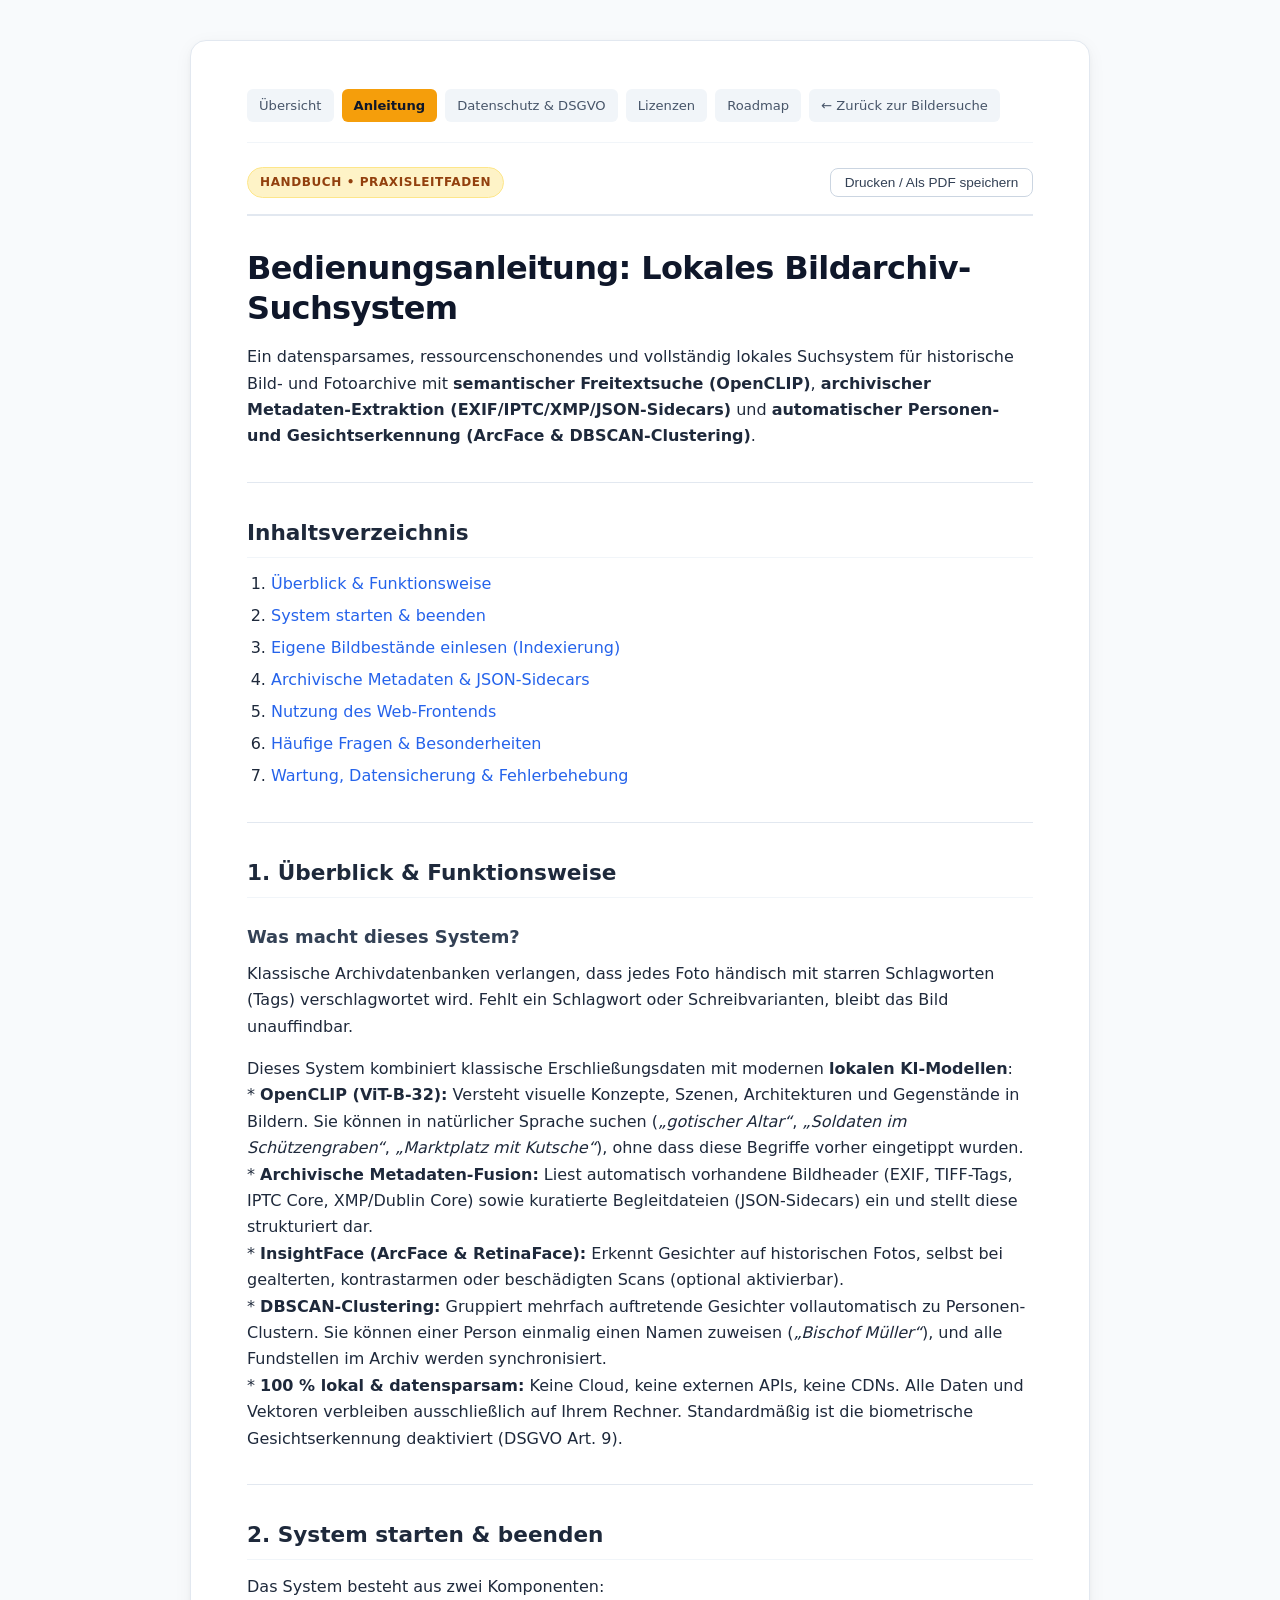
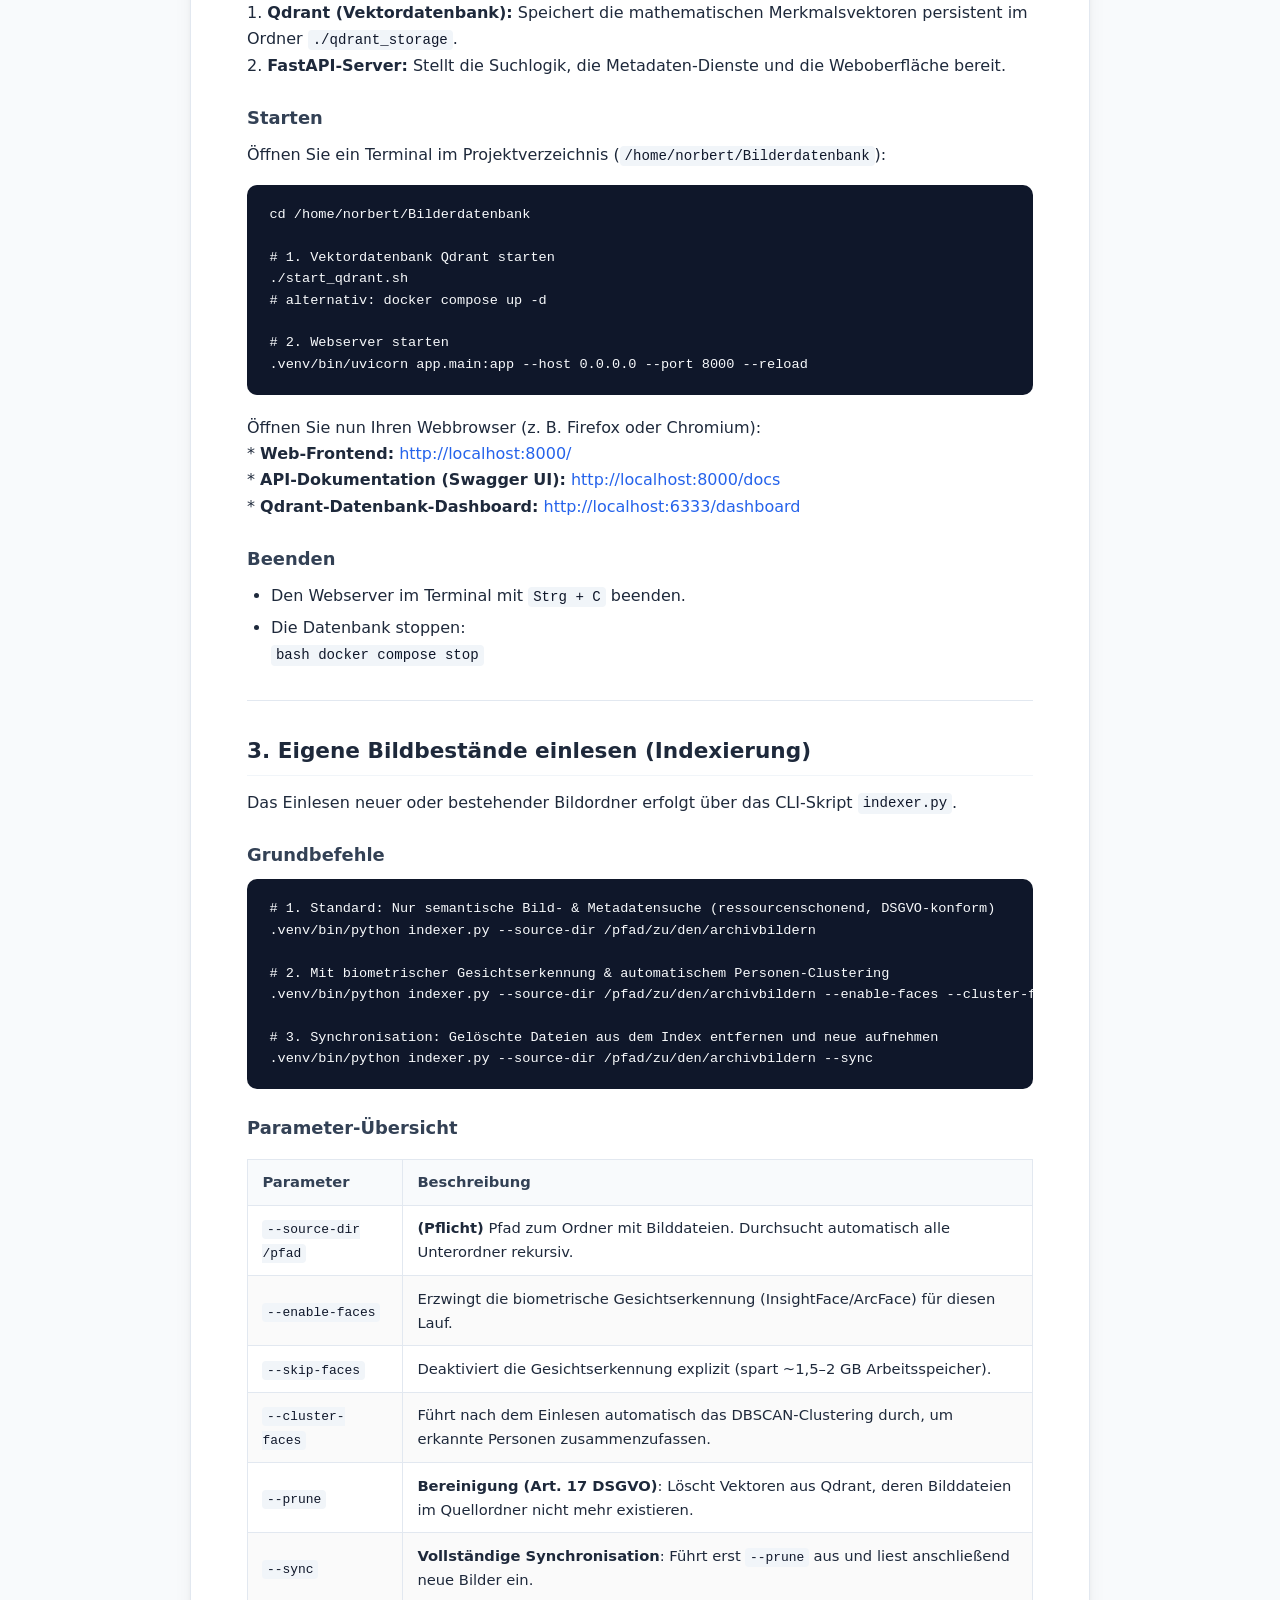
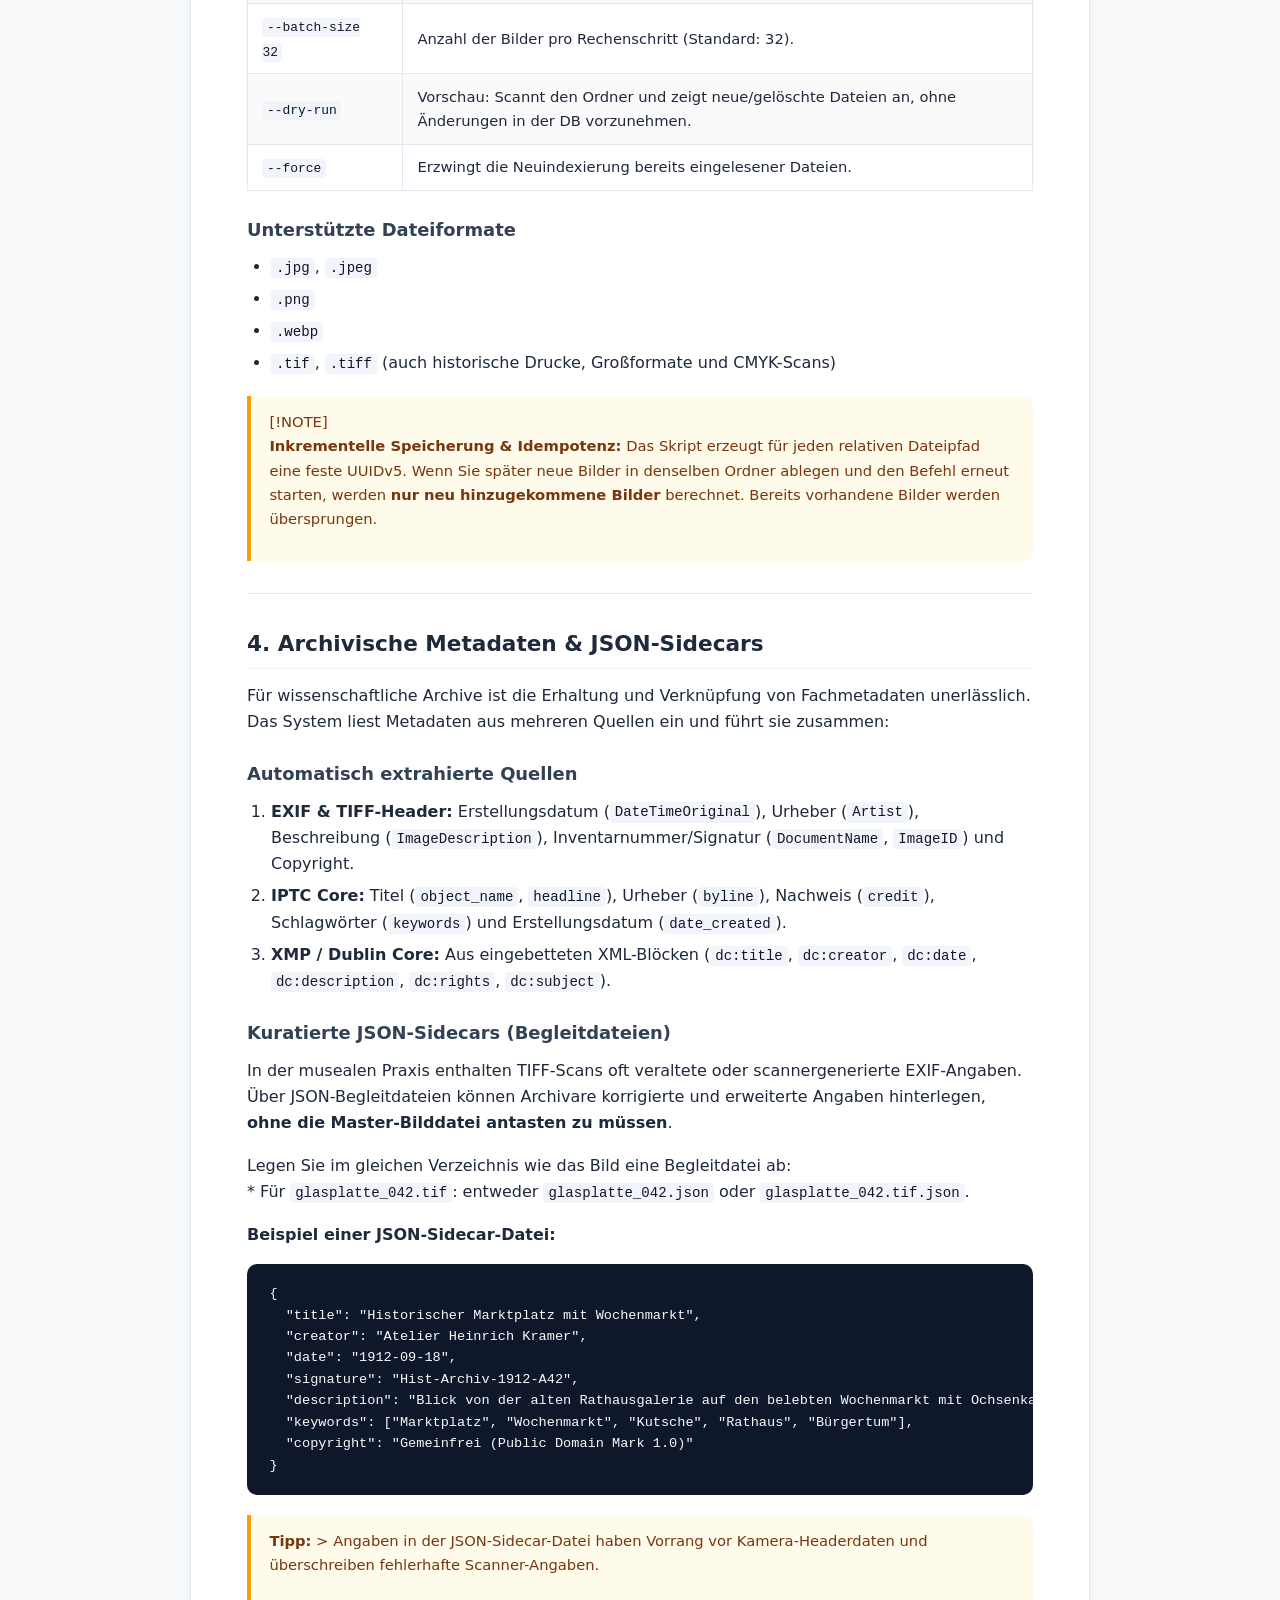
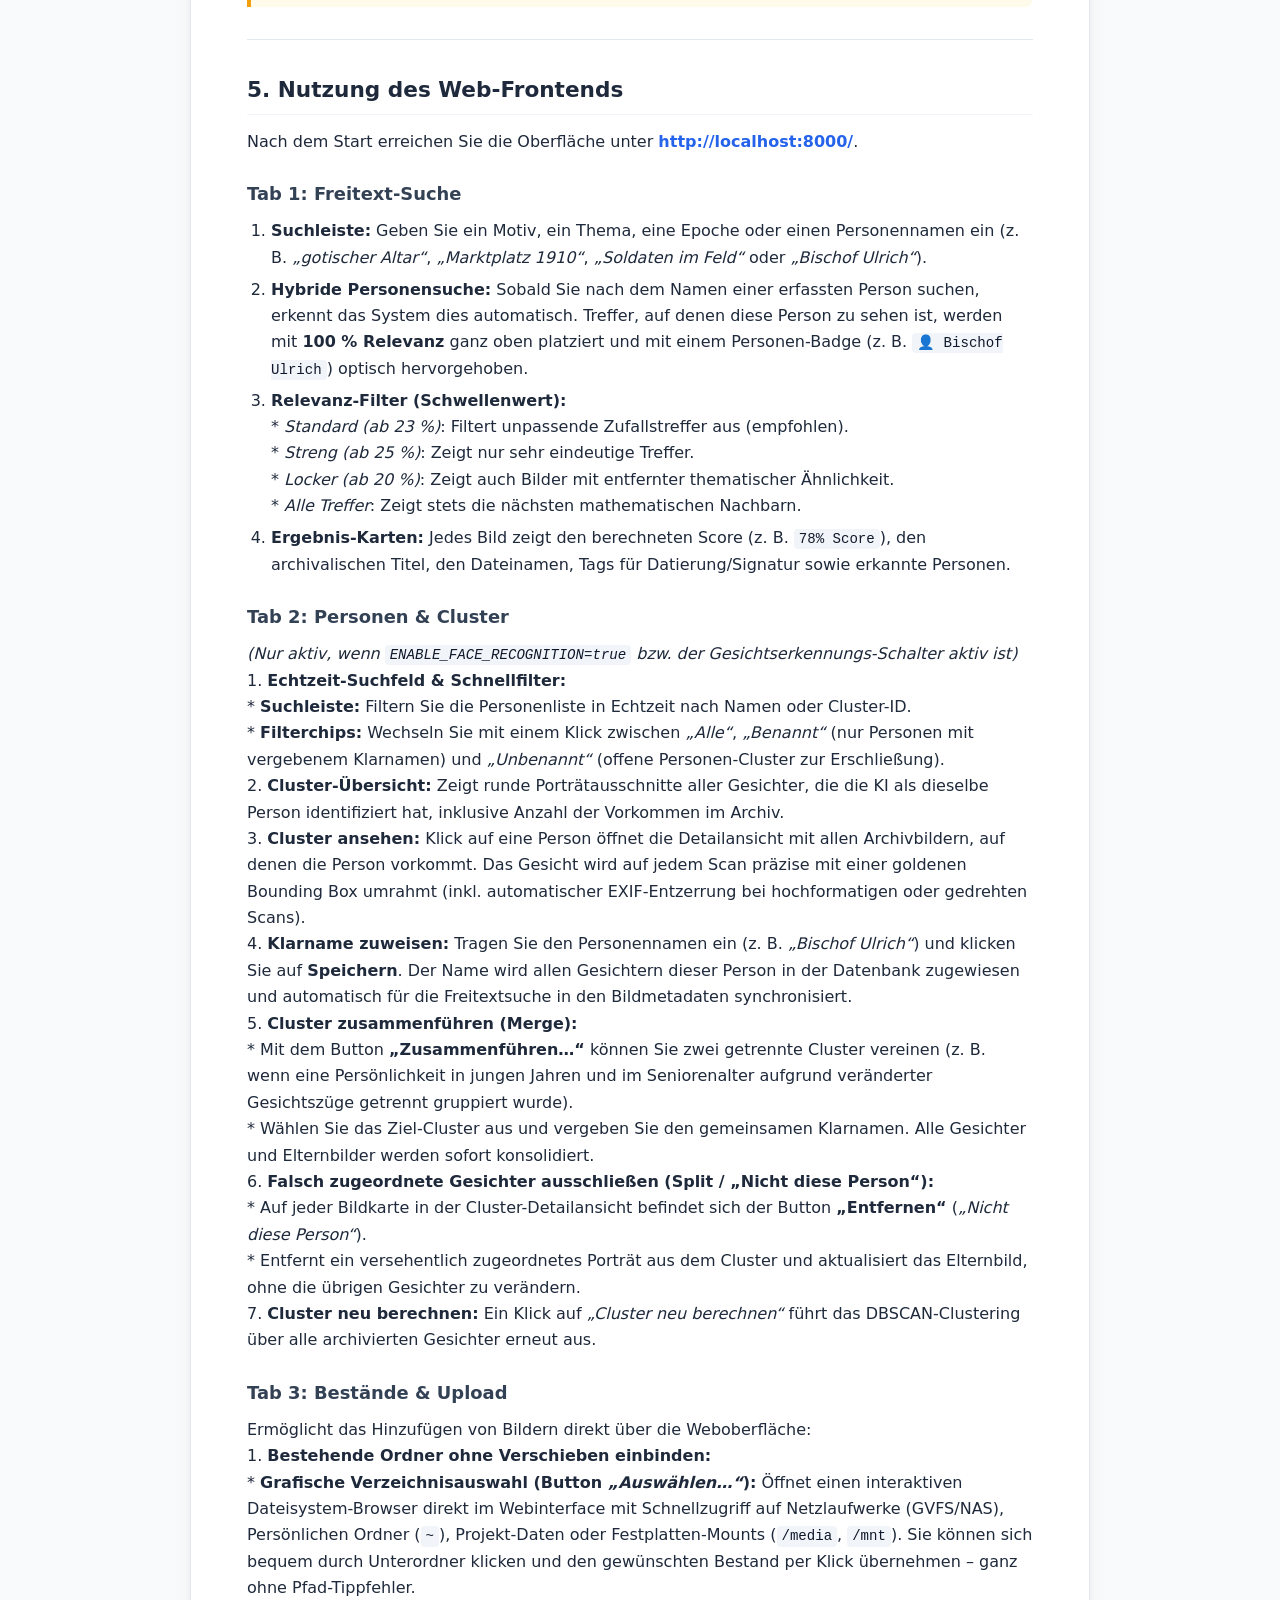
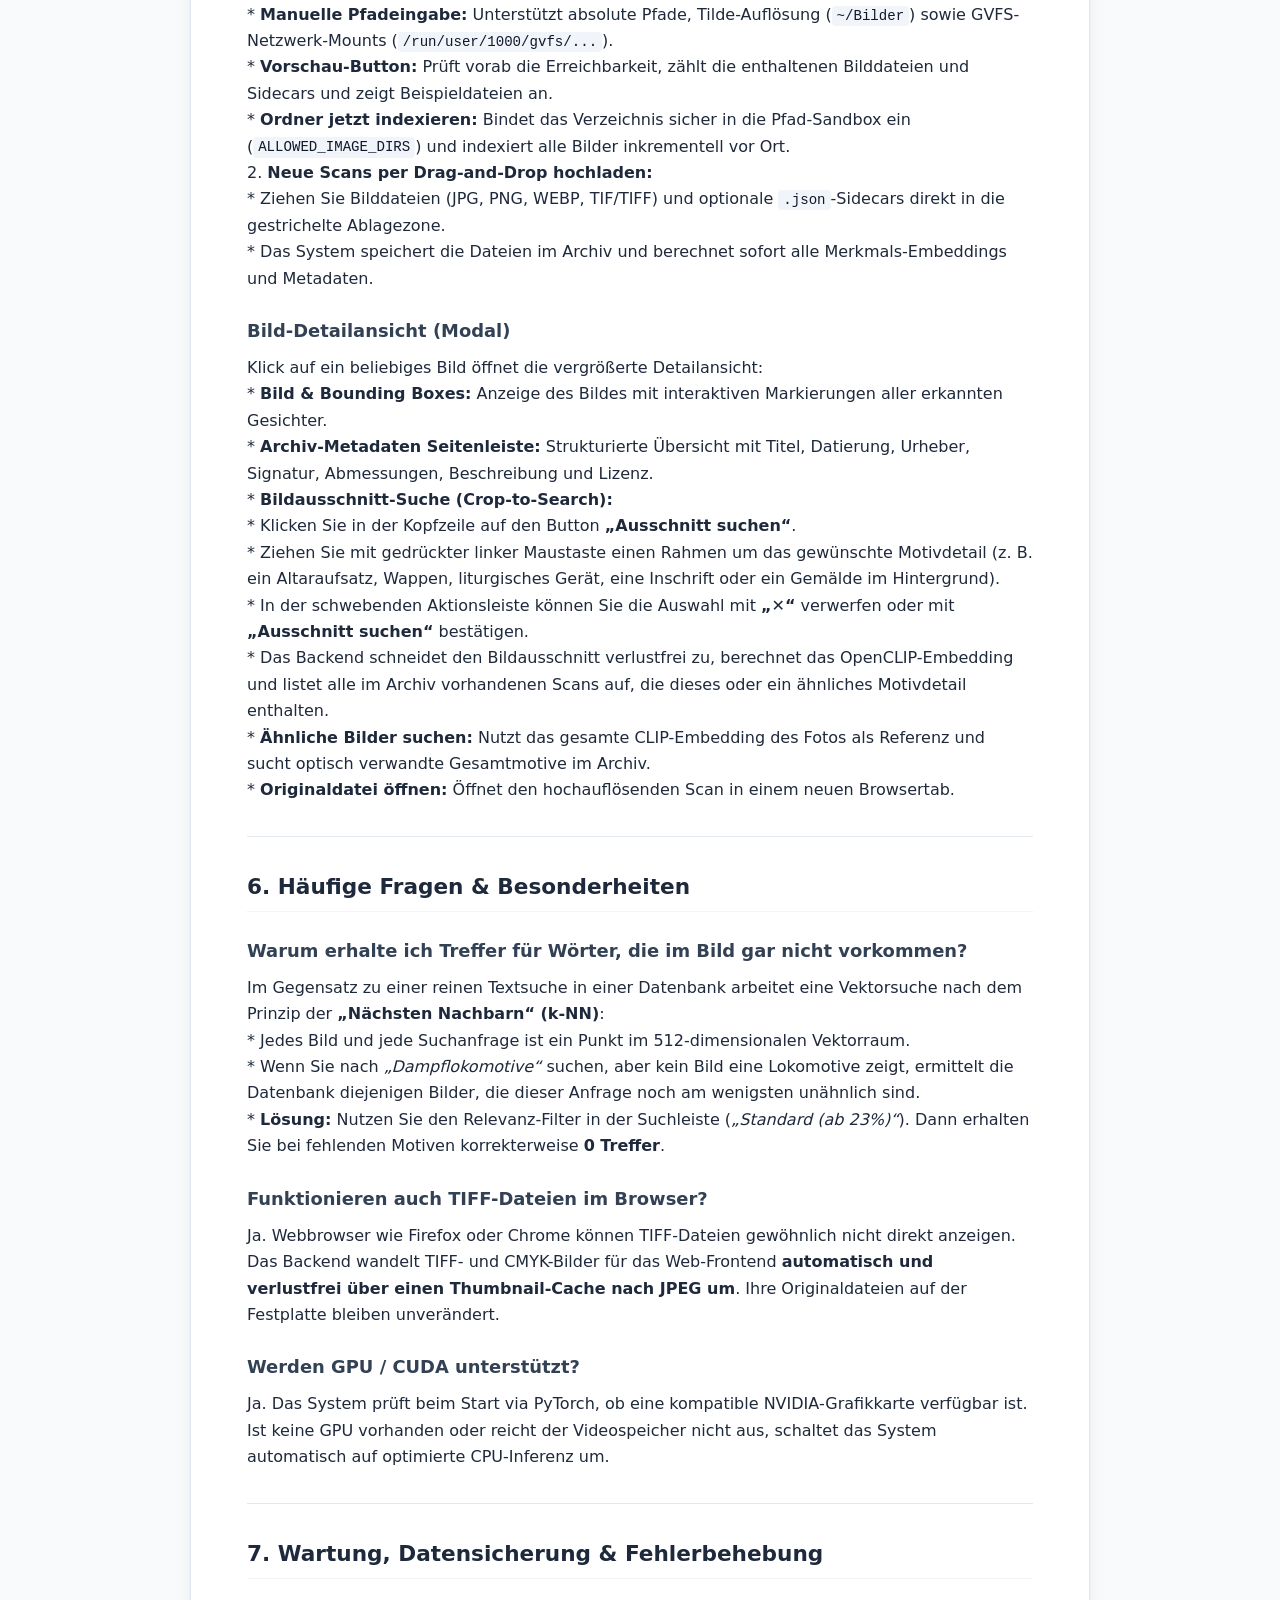
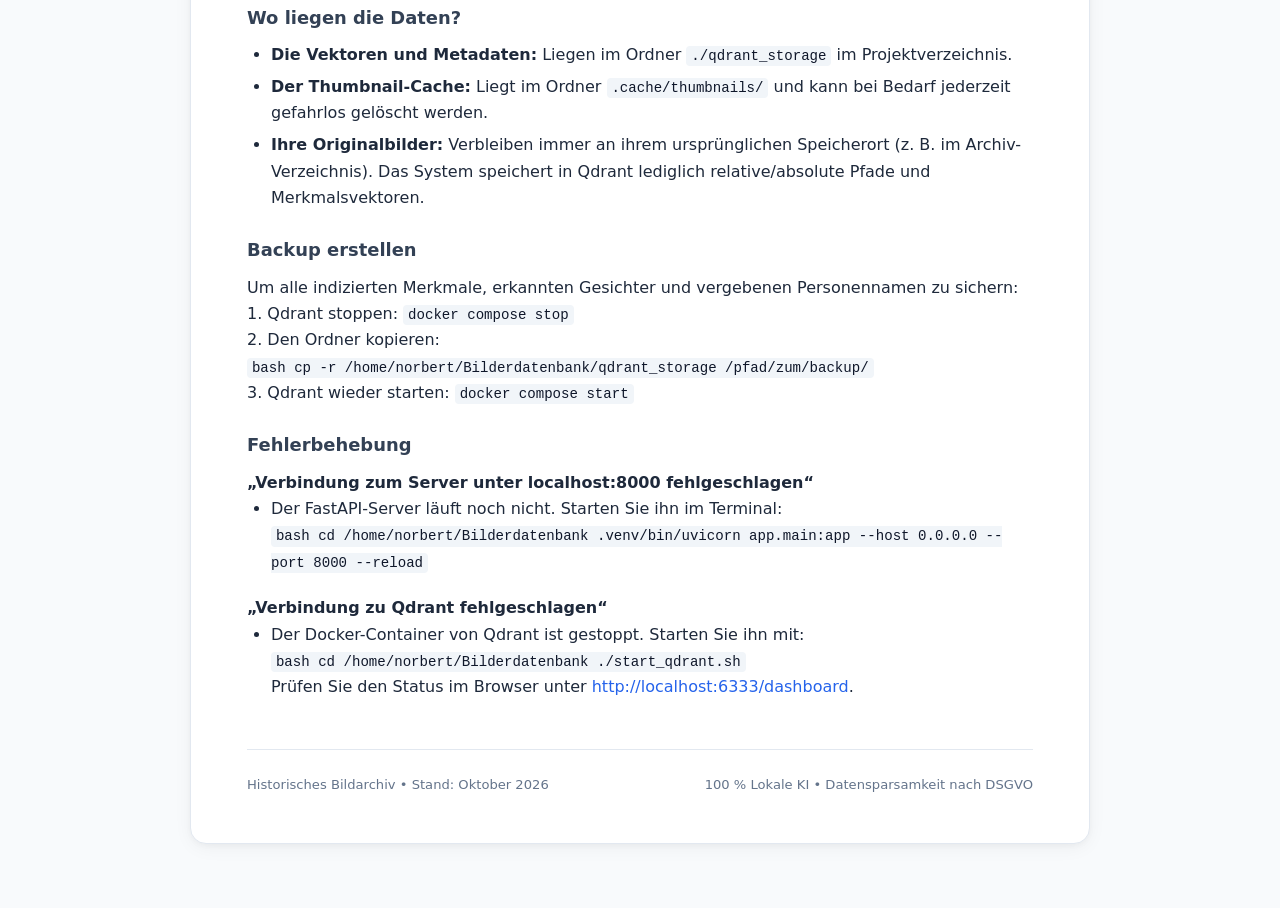
==== anleitung.html @ 54360a89 "feat(search): implement crop-to-search (Bildausschnitt-Suche / Region-of-Interest)" ====
<!DOCTYPE html>
<html lang="de">
<head>
  <meta charset="UTF-8">
  <meta name="viewport" content="width=device-width, initial-scale=1.0">
  <title>Bedienungsanleitung — Lokales Bildarchiv-Suchsystem</title>
  <style>
    :root {
      --font-sans: system-ui, -apple-system, BlinkMacSystemFont, "Segoe UI", Roboto, Helvetica, Arial, sans-serif;
      --font-mono: ui-monospace, SFMono-Regular, Menlo, Monaco, Consolas, "Liberation Mono", monospace;
    }
    * { box-sizing: border-box; margin: 0; padding: 0; }
    body {
      font-family: var(--font-sans);
      color: #1e293b;
      background: #f8fafc;
      line-height: 1.65;
      padding: 2.5rem 1rem;
    }
    .container {
      max-width: 900px;
      margin: 0 auto;
      background: #ffffff;
      padding: 3rem 3.5rem;
      border-radius: 16px;
      box-shadow: 0 4px 20px -2px rgba(0, 0, 0, 0.06), 0 2px 6px -1px rgba(0, 0, 0, 0.04);
      border: 1px solid #e2e8f0;
    }
    .doc-nav {
      display: flex;
      flex-wrap: wrap;
      gap: 0.5rem;
      padding-bottom: 1.25rem;
      margin-bottom: 1.5rem;
      border-bottom: 1px solid #f1f5f9;
      font-size: 0.82rem;
    }
    .doc-nav a {
      padding: 0.35rem 0.75rem;
      border-radius: 6px;
      background: #f1f5f9;
      color: #475569;
      text-decoration: none;
      font-weight: 500;
      transition: all 0.15s;
    }
    .doc-nav a:hover {
      background: #e2e8f0;
      color: #0f172a;
    }
    .doc-nav a.active {
      background: #f59e0b;
      color: #0f172a;
      font-weight: 600;
    }
    .doc-header {
      display: flex;
      justify-content: space-between;
      align-items: center;
      border-bottom: 2px solid #e2e8f0;
      padding-bottom: 1rem;
      margin-bottom: 2rem;
    }
    .badge {
      display: inline-block;
      font-size: 0.75rem;
      font-weight: 600;
      text-transform: uppercase;
      letter-spacing: 0.05em;
      padding: 0.3rem 0.75rem;
      border-radius: 9999px;
      background: #fef3c7;
      color: #92400e;
      border: 1px solid #fde68a;
    }
    .print-btn {
      font-size: 0.85rem;
      padding: 0.4rem 0.85rem;
      border: 1px solid #cbd5e1;
      border-radius: 8px;
      background: #ffffff;
      color: #334155;
      cursor: pointer;
      font-weight: 500;
      transition: all 0.15s;
    }
    .print-btn:hover {
      background: #f8fafc;
      border-color: #94a3b8;
    }
    h1 { font-size: 2rem; font-weight: 700; color: #0f172a; margin-bottom: 1rem; letter-spacing: -0.02em; line-height: 1.25; }
    h2 { font-size: 1.35rem; font-weight: 600; color: #1e293b; margin-top: 2rem; margin-bottom: 0.85rem; padding-bottom: 0.4rem; border-bottom: 1px solid #f1f5f9; }
    h3 { font-size: 1.12rem; font-weight: 600; color: #334155; margin-top: 1.5rem; margin-bottom: 0.6rem; }
    p { margin-bottom: 1rem; }
    ul, ol { margin-bottom: 1.25rem; padding-left: 1.5rem; }
    li { margin-bottom: 0.35rem; }
    code {
      font-family: var(--font-mono);
      font-size: 0.88em;
      background: #f1f5f9;
      color: #0f172a;
      padding: 0.15em 0.35em;
      border-radius: 4px;
    }
    pre {
      background: #0f172a;
      color: #f8fafc;
      padding: 1.2rem 1.4rem;
      border-radius: 10px;
      overflow-x: auto;
      margin-bottom: 1.25rem;
    }
    pre code {
      background: transparent;
      color: inherit;
      padding: 0;
      font-size: 0.85rem;
      line-height: 1.5;
    }
    table {
      width: 100%;
      border-collapse: collapse;
      margin-top: 1rem;
      margin-bottom: 1.5rem;
      font-size: 0.92rem;
    }
    th, td {
      padding: 0.65rem 0.9rem;
      border: 1px solid #e2e8f0;
      text-align: left;
    }
    th {
      background: #f8fafc;
      font-weight: 600;
      color: #334155;
    }
    tr:nth-child(even) { background: #fafafa; }
    blockquote {
      border-left: 4px solid #f59e0b;
      background: #fffbeb;
      padding: 0.85rem 1.15rem;
      margin: 1.25rem 0;
      border-radius: 0 8px 8px 0;
      font-size: 0.92rem;
      color: #78350f;
    }
    hr {
      border: 0;
      height: 1px;
      background: #e2e8f0;
      margin: 2rem 0;
    }
    a {
      color: #2563eb;
      text-decoration: none;
    }
    a:hover { text-decoration: underline; }
    footer {
      margin-top: 3rem;
      padding-top: 1.5rem;
      border-top: 1px solid #e2e8f0;
      font-size: 0.82rem;
      color: #64748b;
      display: flex;
      justify-content: space-between;
      align-items: center;
      flex-wrap: wrap;
      gap: 0.75rem;
    }
    @media print {
      body { background: #ffffff; padding: 0; }
      .container { border: none; box-shadow: none; padding: 0; max-width: 100%; }
      .doc-nav, .doc-header button, footer { display: none; }
      pre, code { background: #f8fafc !important; color: #000000 !important; border: 1px solid #cbd5e1; }
    }
    @media (max-width: 640px) {
      .container { padding: 1.5rem; }
      h1 { font-size: 1.5rem; }
    }
  </style>
</head>
<body>
  <div class="container">
    <nav class="doc-nav">
      <a href="README.html">Übersicht</a>
      <a href="anleitung.html" class="active">Anleitung</a>
      <a href="datenschutz.html">Datenschutz & DSGVO</a>
      <a href="lizenzen.html">Lizenzen</a>
      <a href="todo.html">Roadmap</a>
      <a href="/">← Zurück zur Bildersuche</a>
    </nav>
    <div class="doc-header">
      <span class="badge">Handbuch • Praxisleitfaden</span>
      <button class="print-btn" onclick="window.print()">Drucken / Als PDF speichern</button>
    </div>
    <article>
<h1 id="bedienungsanleitung-lokales-bildarchiv-suchsystem">Bedienungsanleitung: Lokales Bildarchiv-Suchsystem</h1>
<p>Ein datensparsames, ressourcenschonendes und vollständig lokales Suchsystem für historische Bild- und Fotoarchive mit <strong>semantischer Freitextsuche (OpenCLIP)</strong>, <strong>archivischer Metadaten-Extraktion (EXIF/IPTC/XMP/JSON-Sidecars)</strong> und <strong>automatischer Personen- und Gesichtserkennung (ArcFace &amp; DBSCAN-Clustering)</strong>.</p>
<hr />
<h2 id="inhaltsverzeichnis">Inhaltsverzeichnis</h2>
<ol>
<li><a href="#1-überblick--funktionsweise">Überblick &amp; Funktionsweise</a></li>
<li><a href="#2-system-starten--beenden">System starten &amp; beenden</a></li>
<li><a href="#3-eigene-bildbestände-einlesen-indexierung">Eigene Bildbestände einlesen (Indexierung)</a></li>
<li><a href="#4-archivische-metadaten--json-sidecars">Archivische Metadaten &amp; JSON-Sidecars</a></li>
<li><a href="#5-nutzung-des-web-frontends">Nutzung des Web-Frontends</a></li>
<li><a href="#6-häufige-fragen--besonderheiten">Häufige Fragen &amp; Besonderheiten</a></li>
<li><a href="#7-wartung-datensicherung--fehlerbehebung">Wartung, Datensicherung &amp; Fehlerbehebung</a></li>
</ol>
<hr />
<h2 id="1-uberblick-funktionsweise">1. Überblick &amp; Funktionsweise</h2>
<h3 id="was-macht-dieses-system">Was macht dieses System?</h3>
<p>Klassische Archivdatenbanken verlangen, dass jedes Foto händisch mit starren Schlagworten (Tags) verschlagwortet wird. Fehlt ein Schlagwort oder Schreibvarianten, bleibt das Bild unauffindbar. </p>
<p>Dieses System kombiniert klassische Erschließungsdaten mit modernen <strong>lokalen KI-Modellen</strong>:<br />
* <strong>OpenCLIP (ViT-B-32):</strong> Versteht visuelle Konzepte, Szenen, Architekturen und Gegenstände in Bildern. Sie können in natürlicher Sprache suchen (<em>„gotischer Altar“</em>, <em>„Soldaten im Schützengraben“</em>, <em>„Marktplatz mit Kutsche“</em>), ohne dass diese Begriffe vorher eingetippt wurden.<br />
* <strong>Archivische Metadaten-Fusion:</strong> Liest automatisch vorhandene Bildheader (EXIF, TIFF-Tags, IPTC Core, XMP/Dublin Core) sowie kuratierte Begleitdateien (JSON-Sidecars) ein und stellt diese strukturiert dar.<br />
* <strong>InsightFace (ArcFace &amp; RetinaFace):</strong> Erkennt Gesichter auf historischen Fotos, selbst bei gealterten, kontrastarmen oder beschädigten Scans (optional aktivierbar).<br />
* <strong>DBSCAN-Clustering:</strong> Gruppiert mehrfach auftretende Gesichter vollautomatisch zu Personen-Clustern. Sie können einer Person einmalig einen Namen zuweisen (<em>„Bischof Müller“</em>), und alle Fundstellen im Archiv werden synchronisiert.<br />
* <strong>100 % lokal &amp; datensparsam:</strong> Keine Cloud, keine externen APIs, keine CDNs. Alle Daten und Vektoren verbleiben ausschließlich auf Ihrem Rechner. Standardmäßig ist die biometrische Gesichtserkennung deaktiviert (DSGVO Art. 9).</p>
<hr />
<h2 id="2-system-starten-beenden">2. System starten &amp; beenden</h2>
<p>Das System besteht aus zwei Komponenten:<br />
1. <strong>Qdrant (Vektordatenbank):</strong> Speichert die mathematischen Merkmalsvektoren persistent im Ordner <code>./qdrant_storage</code>.<br />
2. <strong>FastAPI-Server:</strong> Stellt die Suchlogik, die Metadaten-Dienste und die Weboberfläche bereit.</p>
<h3 id="starten">Starten</h3>
<p>Öffnen Sie ein Terminal im Projektverzeichnis (<code>/home/norbert/Bilderdatenbank</code>):</p>
<pre><code class="language-bash">cd /home/norbert/Bilderdatenbank

# 1. Vektordatenbank Qdrant starten
./start_qdrant.sh
# alternativ: docker compose up -d

# 2. Webserver starten
.venv/bin/uvicorn app.main:app --host 0.0.0.0 --port 8000 --reload
</code></pre>
<p>Öffnen Sie nun Ihren Webbrowser (z. B. Firefox oder Chromium):<br />
* <strong>Web-Frontend:</strong> <a href="http://localhost:8000/">http://localhost:8000/</a><br />
* <strong>API-Dokumentation (Swagger UI):</strong> <a href="http://localhost:8000/docs">http://localhost:8000/docs</a><br />
* <strong>Qdrant-Datenbank-Dashboard:</strong> <a href="http://localhost:6333/dashboard">http://localhost:6333/dashboard</a></p>
<h3 id="beenden">Beenden</h3>
<ul>
<li>Den Webserver im Terminal mit <code>Strg + C</code> beenden.</li>
<li>Die Datenbank stoppen:<br />
<code>bash
  docker compose stop</code></li>
</ul>
<hr />
<h2 id="3-eigene-bildbestande-einlesen-indexierung">3. Eigene Bildbestände einlesen (Indexierung)</h2>
<p>Das Einlesen neuer oder bestehender Bildordner erfolgt über das CLI-Skript <code>indexer.py</code>.</p>
<h3 id="grundbefehle">Grundbefehle</h3>
<pre><code class="language-bash"># 1. Standard: Nur semantische Bild- &amp; Metadatensuche (ressourcenschonend, DSGVO-konform)
.venv/bin/python indexer.py --source-dir /pfad/zu/den/archivbildern

# 2. Mit biometrischer Gesichtserkennung &amp; automatischem Personen-Clustering
.venv/bin/python indexer.py --source-dir /pfad/zu/den/archivbildern --enable-faces --cluster-faces

# 3. Synchronisation: Gelöschte Dateien aus dem Index entfernen und neue aufnehmen
.venv/bin/python indexer.py --source-dir /pfad/zu/den/archivbildern --sync
</code></pre>
<h3 id="parameter-ubersicht">Parameter-Übersicht</h3>
<table>
<thead>
<tr>
<th style="text-align: left;">Parameter</th>
<th style="text-align: left;">Beschreibung</th>
</tr>
</thead>
<tbody>
<tr>
<td style="text-align: left;"><code>--source-dir /pfad</code></td>
<td style="text-align: left;"><strong>(Pflicht)</strong> Pfad zum Ordner mit Bilddateien. Durchsucht automatisch alle Unterordner rekursiv.</td>
</tr>
<tr>
<td style="text-align: left;"><code>--enable-faces</code></td>
<td style="text-align: left;">Erzwingt die biometrische Gesichtserkennung (InsightFace/ArcFace) für diesen Lauf.</td>
</tr>
<tr>
<td style="text-align: left;"><code>--skip-faces</code></td>
<td style="text-align: left;">Deaktiviert die Gesichtserkennung explizit (spart ~1,5–2 GB Arbeitsspeicher).</td>
</tr>
<tr>
<td style="text-align: left;"><code>--cluster-faces</code></td>
<td style="text-align: left;">Führt nach dem Einlesen automatisch das DBSCAN-Clustering durch, um erkannte Personen zusammenzufassen.</td>
</tr>
<tr>
<td style="text-align: left;"><code>--prune</code></td>
<td style="text-align: left;"><strong>Bereinigung (Art. 17 DSGVO)</strong>: Löscht Vektoren aus Qdrant, deren Bilddateien im Quellordner nicht mehr existieren.</td>
</tr>
<tr>
<td style="text-align: left;"><code>--sync</code></td>
<td style="text-align: left;"><strong>Vollständige Synchronisation</strong>: Führt erst <code>--prune</code> aus und liest anschließend neue Bilder ein.</td>
</tr>
<tr>
<td style="text-align: left;"><code>--batch-size 32</code></td>
<td style="text-align: left;">Anzahl der Bilder pro Rechenschritt (Standard: 32).</td>
</tr>
<tr>
<td style="text-align: left;"><code>--dry-run</code></td>
<td style="text-align: left;">Vorschau: Scannt den Ordner und zeigt neue/gelöschte Dateien an, ohne Änderungen in der DB vorzunehmen.</td>
</tr>
<tr>
<td style="text-align: left;"><code>--force</code></td>
<td style="text-align: left;">Erzwingt die Neuindexierung bereits eingelesener Dateien.</td>
</tr>
</tbody>
</table>
<h3 id="unterstutzte-dateiformate">Unterstützte Dateiformate</h3>
<ul>
<li><code>.jpg</code>, <code>.jpeg</code></li>
<li><code>.png</code></li>
<li><code>.webp</code></li>
<li><code>.tif</code>, <code>.tiff</code> (auch historische Drucke, Großformate und CMYK-Scans)</li>
</ul>
<blockquote>
<p>[!NOTE]<br />
<strong>Inkrementelle Speicherung &amp; Idempotenz:</strong> Das Skript erzeugt für jeden relativen Dateipfad eine feste UUIDv5. Wenn Sie später neue Bilder in denselben Ordner ablegen und den Befehl erneut starten, werden <strong>nur neu hinzugekommene Bilder</strong> berechnet. Bereits vorhandene Bilder werden übersprungen.</p>
</blockquote>
<hr />
<h2 id="4-archivische-metadaten-json-sidecars">4. Archivische Metadaten &amp; JSON-Sidecars</h2>
<p>Für wissenschaftliche Archive ist die Erhaltung und Verknüpfung von Fachmetadaten unerlässlich. Das System liest Metadaten aus mehreren Quellen ein und führt sie zusammen:</p>
<h3 id="automatisch-extrahierte-quellen">Automatisch extrahierte Quellen</h3>
<ol>
<li><strong>EXIF &amp; TIFF-Header:</strong> Erstellungsdatum (<code>DateTimeOriginal</code>), Urheber (<code>Artist</code>), Beschreibung (<code>ImageDescription</code>), Inventarnummer/Signatur (<code>DocumentName</code>, <code>ImageID</code>) und Copyright.</li>
<li><strong>IPTC Core:</strong> Titel (<code>object_name</code>, <code>headline</code>), Urheber (<code>byline</code>), Nachweis (<code>credit</code>), Schlagwörter (<code>keywords</code>) und Erstellungsdatum (<code>date_created</code>).</li>
<li><strong>XMP / Dublin Core:</strong> Aus eingebetteten XML-Blöcken (<code>dc:title</code>, <code>dc:creator</code>, <code>dc:date</code>, <code>dc:description</code>, <code>dc:rights</code>, <code>dc:subject</code>).</li>
</ol>
<h3 id="kuratierte-json-sidecars-begleitdateien">Kuratierte JSON-Sidecars (Begleitdateien)</h3>
<p>In der musealen Praxis enthalten TIFF-Scans oft veraltete oder scannergenerierte EXIF-Angaben. Über JSON-Begleitdateien können Archivare korrigierte und erweiterte Angaben hinterlegen, <strong>ohne die Master-Bilddatei antasten zu müssen</strong>.</p>
<p>Legen Sie im gleichen Verzeichnis wie das Bild eine Begleitdatei ab:<br />
* Für <code>glasplatte_042.tif</code>: entweder <code>glasplatte_042.json</code> oder <code>glasplatte_042.tif.json</code>.</p>
<p><strong>Beispiel einer JSON-Sidecar-Datei:</strong></p>
<pre><code class="language-json">{
  &quot;title&quot;: &quot;Historischer Marktplatz mit Wochenmarkt&quot;,
  &quot;creator&quot;: &quot;Atelier Heinrich Kramer&quot;,
  &quot;date&quot;: &quot;1912-09-18&quot;,
  &quot;signature&quot;: &quot;Hist-Archiv-1912-A42&quot;,
  &quot;description&quot;: &quot;Blick von der alten Rathausgalerie auf den belebten Wochenmarkt mit Ochsenkarren und Marktständen.&quot;,
  &quot;keywords&quot;: [&quot;Marktplatz&quot;, &quot;Wochenmarkt&quot;, &quot;Kutsche&quot;, &quot;Rathaus&quot;, &quot;Bürgertum&quot;],
  &quot;copyright&quot;: &quot;Gemeinfrei (Public Domain Mark 1.0)&quot;
}
</code></pre>
<blockquote>
<p><strong>Tipp:</strong> &gt; Angaben in der JSON-Sidecar-Datei haben Vorrang vor Kamera-Headerdaten und überschreiben fehlerhafte Scanner-Angaben.</p>
</blockquote>
<hr />
<h2 id="5-nutzung-des-web-frontends">5. Nutzung des Web-Frontends</h2>
<p>Nach dem Start erreichen Sie die Oberfläche unter <strong><a href="http://localhost:8000/">http://localhost:8000/</a></strong>.</p>
<h3 id="tab-1-freitext-suche">Tab 1: Freitext-Suche</h3>
<ol>
<li><strong>Suchleiste:</strong> Geben Sie ein Motiv, ein Thema, eine Epoche oder einen Personennamen ein (z. B. <em>„gotischer Altar“</em>, <em>„Marktplatz 1910“</em>, <em>„Soldaten im Feld“</em> oder <em>„Bischof Ulrich“</em>).</li>
<li><strong>Hybride Personensuche:</strong> Sobald Sie nach dem Namen einer erfassten Person suchen, erkennt das System dies automatisch. Treffer, auf denen diese Person zu sehen ist, werden mit <strong>100 % Relevanz</strong> ganz oben platziert und mit einem Personen-Badge (z. B. <code>👤 Bischof Ulrich</code>) optisch hervorgehoben.</li>
<li><strong>Relevanz-Filter (Schwellenwert):</strong><br />
   * <em>Standard (ab 23 %)</em>: Filtert unpassende Zufallstreffer aus (empfohlen).<br />
   * <em>Streng (ab 25 %)</em>: Zeigt nur sehr eindeutige Treffer.<br />
   * <em>Locker (ab 20 %)</em>: Zeigt auch Bilder mit entfernter thematischer Ähnlichkeit.<br />
   * <em>Alle Treffer</em>: Zeigt stets die nächsten mathematischen Nachbarn.</li>
<li><strong>Ergebnis-Karten:</strong> Jedes Bild zeigt den berechneten Score (z. B. <code>78% Score</code>), den archivalischen Titel, den Dateinamen, Tags für Datierung/Signatur sowie erkannte Personen.</li>
</ol>
<h3 id="tab-2-personen-cluster">Tab 2: Personen &amp; Cluster</h3>
<p><em>(Nur aktiv, wenn <code>ENABLE_FACE_RECOGNITION=true</code> bzw. der Gesichtserkennungs-Schalter aktiv ist)</em><br />
1. <strong>Echtzeit-Suchfeld &amp; Schnellfilter:</strong><br />
   * <strong>Suchleiste:</strong> Filtern Sie die Personenliste in Echtzeit nach Namen oder Cluster-ID.<br />
   * <strong>Filterchips:</strong> Wechseln Sie mit einem Klick zwischen <em>„Alle“</em>, <em>„Benannt“</em> (nur Personen mit vergebenem Klarnamen) und <em>„Unbenannt“</em> (offene Personen-Cluster zur Erschließung).<br />
2. <strong>Cluster-Übersicht:</strong> Zeigt runde Porträtausschnitte aller Gesichter, die die KI als dieselbe Person identifiziert hat, inklusive Anzahl der Vorkommen im Archiv.<br />
3. <strong>Cluster ansehen:</strong> Klick auf eine Person öffnet die Detailansicht mit allen Archivbildern, auf denen die Person vorkommt. Das Gesicht wird auf jedem Scan präzise mit einer goldenen Bounding Box umrahmt (inkl. automatischer EXIF-Entzerrung bei hochformatigen oder gedrehten Scans).<br />
4. <strong>Klarname zuweisen:</strong> Tragen Sie den Personennamen ein (z. B. <em>„Bischof Ulrich“</em>) und klicken Sie auf <strong>Speichern</strong>. Der Name wird allen Gesichtern dieser Person in der Datenbank zugewiesen und automatisch für die Freitextsuche in den Bildmetadaten synchronisiert.<br />
5. <strong>Cluster zusammenführen (Merge):</strong><br />
   * Mit dem Button <strong>„Zusammenführen…“</strong> können Sie zwei getrennte Cluster vereinen (z. B. wenn eine Persönlichkeit in jungen Jahren und im Seniorenalter aufgrund veränderter Gesichtszüge getrennt gruppiert wurde).<br />
   * Wählen Sie das Ziel-Cluster aus und vergeben Sie den gemeinsamen Klarnamen. Alle Gesichter und Elternbilder werden sofort konsolidiert.<br />
6. <strong>Falsch zugeordnete Gesichter ausschließen (Split / „Nicht diese Person“):</strong><br />
   * Auf jeder Bildkarte in der Cluster-Detailansicht befindet sich der Button <strong>„Entfernen“</strong> (<em>„Nicht diese Person“</em>).<br />
   * Entfernt ein versehentlich zugeordnetes Porträt aus dem Cluster und aktualisiert das Elternbild, ohne die übrigen Gesichter zu verändern.<br />
7. <strong>Cluster neu berechnen:</strong> Ein Klick auf <em>„Cluster neu berechnen“</em> führt das DBSCAN-Clustering über alle archivierten Gesichter erneut aus.</p>
<h3 id="tab-3-bestande-upload">Tab 3: Bestände &amp; Upload</h3>
<p>Ermöglicht das Hinzufügen von Bildern direkt über die Weboberfläche:<br />
1. <strong>Bestehende Ordner ohne Verschieben einbinden:</strong><br />
   * <strong>Grafische Verzeichnisauswahl (Button <em>„Auswählen…“</em>):</strong> Öffnet einen interaktiven Dateisystem-Browser direkt im Webinterface mit Schnellzugriff auf Netzlaufwerke (GVFS/NAS), Persönlichen Ordner (<code>~</code>), Projekt-Daten oder Festplatten-Mounts (<code>/media</code>, <code>/mnt</code>). Sie können sich bequem durch Unterordner klicken und den gewünschten Bestand per Klick übernehmen – ganz ohne Pfad-Tippfehler.<br />
   * <strong>Manuelle Pfadeingabe:</strong> Unterstützt absolute Pfade, Tilde-Auflösung (<code>~/Bilder</code>) sowie GVFS-Netzwerk-Mounts (<code>/run/user/1000/gvfs/...</code>).<br />
   * <strong>Vorschau-Button:</strong> Prüft vorab die Erreichbarkeit, zählt die enthaltenen Bilddateien und Sidecars und zeigt Beispieldateien an.<br />
   * <strong>Ordner jetzt indexieren:</strong> Bindet das Verzeichnis sicher in die Pfad-Sandbox ein (<code>ALLOWED_IMAGE_DIRS</code>) und indexiert alle Bilder inkrementell vor Ort.<br />
2. <strong>Neue Scans per Drag-and-Drop hochladen:</strong><br />
   * Ziehen Sie Bilddateien (JPG, PNG, WEBP, TIF/TIFF) und optionale <code>.json</code>-Sidecars direkt in die gestrichelte Ablagezone.<br />
   * Das System speichert die Dateien im Archiv und berechnet sofort alle Merkmals-Embeddings und Metadaten.</p>
<h3 id="bild-detailansicht-modal">Bild-Detailansicht (Modal)</h3>
<p>Klick auf ein beliebiges Bild öffnet die vergrößerte Detailansicht:<br />
* <strong>Bild &amp; Bounding Boxes:</strong> Anzeige des Bildes mit interaktiven Markierungen aller erkannten Gesichter.<br />
* <strong>Archiv-Metadaten Seitenleiste:</strong> Strukturierte Übersicht mit Titel, Datierung, Urheber, Signatur, Abmessungen, Beschreibung und Lizenz.<br />
* <strong>Bildausschnitt-Suche (Crop-to-Search):</strong><br />
  * Klicken Sie in der Kopfzeile auf den Button <strong>„Ausschnitt suchen“</strong>.<br />
  * Ziehen Sie mit gedrückter linker Maustaste einen Rahmen um das gewünschte Motivdetail (z. B. ein Altaraufsatz, Wappen, liturgisches Gerät, eine Inschrift oder ein Gemälde im Hintergrund).<br />
  * In der schwebenden Aktionsleiste können Sie die Auswahl mit <strong>„✕“</strong> verwerfen oder mit <strong>„Ausschnitt suchen“</strong> bestätigen.<br />
  * Das Backend schneidet den Bildausschnitt verlustfrei zu, berechnet das OpenCLIP-Embedding und listet alle im Archiv vorhandenen Scans auf, die dieses oder ein ähnliches Motivdetail enthalten.<br />
* <strong>Ähnliche Bilder suchen:</strong> Nutzt das gesamte CLIP-Embedding des Fotos als Referenz und sucht optisch verwandte Gesamtmotive im Archiv.<br />
* <strong>Originaldatei öffnen:</strong> Öffnet den hochauflösenden Scan in einem neuen Browsertab.</p>
<hr />
<h2 id="6-haufige-fragen-besonderheiten">6. Häufige Fragen &amp; Besonderheiten</h2>
<h3 id="warum-erhalte-ich-treffer-fur-worter-die-im-bild-gar-nicht-vorkommen">Warum erhalte ich Treffer für Wörter, die im Bild gar nicht vorkommen?</h3>
<p>Im Gegensatz zu einer reinen Textsuche in einer Datenbank arbeitet eine Vektorsuche nach dem Prinzip der <strong>„Nächsten Nachbarn“ (k-NN)</strong>:<br />
* Jedes Bild und jede Suchanfrage ist ein Punkt im 512-dimensionalen Vektorraum.<br />
* Wenn Sie nach <em>„Dampflokomotive“</em> suchen, aber kein Bild eine Lokomotive zeigt, ermittelt die Datenbank diejenigen Bilder, die dieser Anfrage noch am wenigsten unähnlich sind.<br />
* <strong>Lösung:</strong> Nutzen Sie den Relevanz-Filter in der Suchleiste (<em>„Standard (ab 23%)“</em>). Dann erhalten Sie bei fehlenden Motiven korrekterweise <strong>0 Treffer</strong>.</p>
<h3 id="funktionieren-auch-tiff-dateien-im-browser">Funktionieren auch TIFF-Dateien im Browser?</h3>
<p>Ja. Webbrowser wie Firefox oder Chrome können TIFF-Dateien gewöhnlich nicht direkt anzeigen. Das Backend wandelt TIFF- und CMYK-Bilder für das Web-Frontend <strong>automatisch und verlustfrei über einen Thumbnail-Cache nach JPEG um</strong>. Ihre Originaldateien auf der Festplatte bleiben unverändert.</p>
<h3 id="werden-gpu-cuda-unterstutzt">Werden GPU / CUDA unterstützt?</h3>
<p>Ja. Das System prüft beim Start via PyTorch, ob eine kompatible NVIDIA-Grafikkarte verfügbar ist. Ist keine GPU vorhanden oder reicht der Videospeicher nicht aus, schaltet das System automatisch auf optimierte CPU-Inferenz um.</p>
<hr />
<h2 id="7-wartung-datensicherung-fehlerbehebung">7. Wartung, Datensicherung &amp; Fehlerbehebung</h2>
<h3 id="wo-liegen-die-daten">Wo liegen die Daten?</h3>
<ul>
<li><strong>Die Vektoren und Metadaten:</strong> Liegen im Ordner <code>./qdrant_storage</code> im Projektverzeichnis.</li>
<li><strong>Der Thumbnail-Cache:</strong> Liegt im Ordner <code>.cache/thumbnails/</code> und kann bei Bedarf jederzeit gefahrlos gelöscht werden.</li>
<li><strong>Ihre Originalbilder:</strong> Verbleiben immer an ihrem ursprünglichen Speicherort (z. B. im Archiv-Verzeichnis). Das System speichert in Qdrant lediglich relative/absolute Pfade und Merkmalsvektoren.</li>
</ul>
<h3 id="backup-erstellen">Backup erstellen</h3>
<p>Um alle indizierten Merkmale, erkannten Gesichter und vergebenen Personennamen zu sichern:<br />
1. Qdrant stoppen: <code>docker compose stop</code><br />
2. Den Ordner kopieren:<br />
<code>bash
   cp -r /home/norbert/Bilderdatenbank/qdrant_storage /pfad/zum/backup/</code><br />
3. Qdrant wieder starten: <code>docker compose start</code></p>
<h3 id="fehlerbehebung">Fehlerbehebung</h3>
<h4 id="verbindung-zum-server-unter-localhost8000-fehlgeschlagen">„Verbindung zum Server unter localhost:8000 fehlgeschlagen“</h4>
<ul>
<li>Der FastAPI-Server läuft noch nicht. Starten Sie ihn im Terminal:<br />
<code>bash
  cd /home/norbert/Bilderdatenbank
  .venv/bin/uvicorn app.main:app --host 0.0.0.0 --port 8000 --reload</code></li>
</ul>
<h4 id="verbindung-zu-qdrant-fehlgeschlagen">„Verbindung zu Qdrant fehlgeschlagen“</h4>
<ul>
<li>Der Docker-Container von Qdrant ist gestoppt. Starten Sie ihn mit:<br />
<code>bash
  cd /home/norbert/Bilderdatenbank
  ./start_qdrant.sh</code><br />
  Prüfen Sie den Status im Browser unter <a href="http://localhost:6333/dashboard">http://localhost:6333/dashboard</a>.</li>
</ul>
    </article>
    <footer>
      <span>Historisches Bildarchiv &bull; Stand: Oktober 2026</span>
      <span>100 % Lokale KI &bull; Datensparsamkeit nach DSGVO</span>
    </footer>
  </div>
</body>
</html>
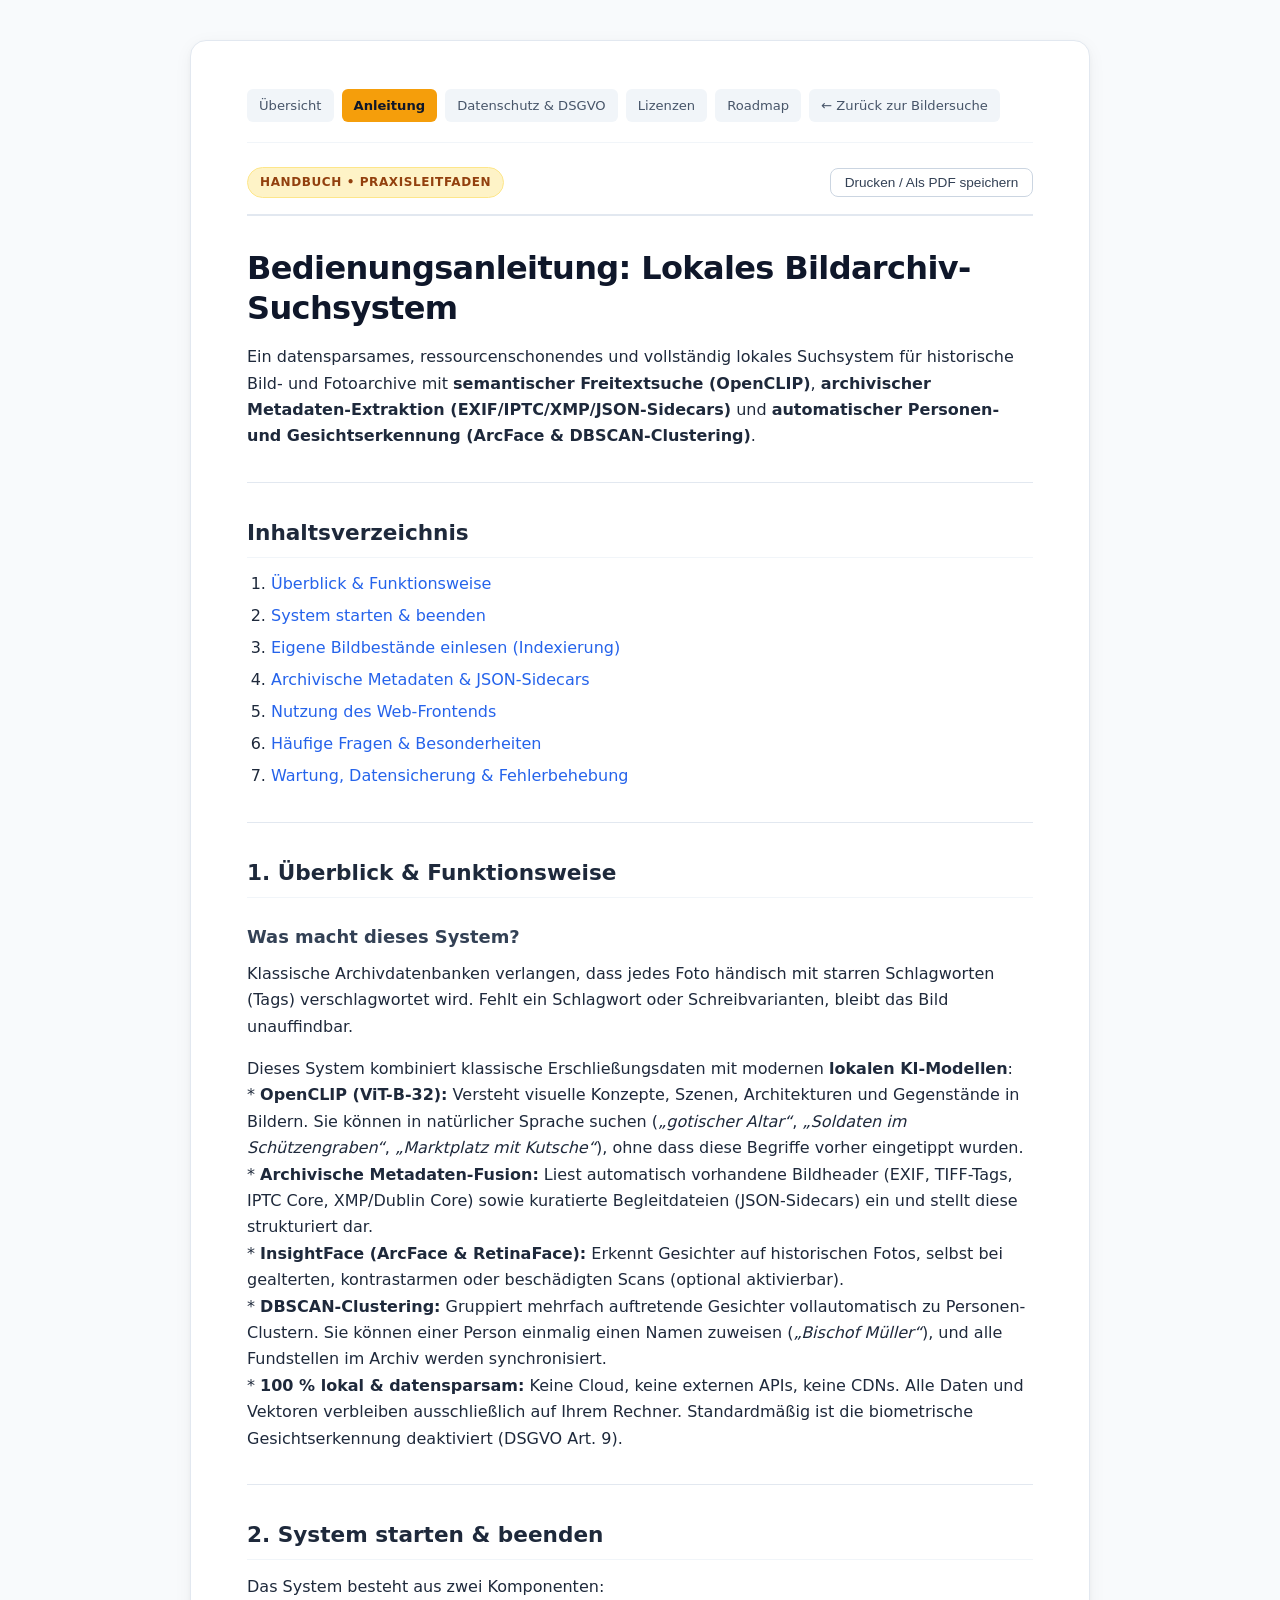
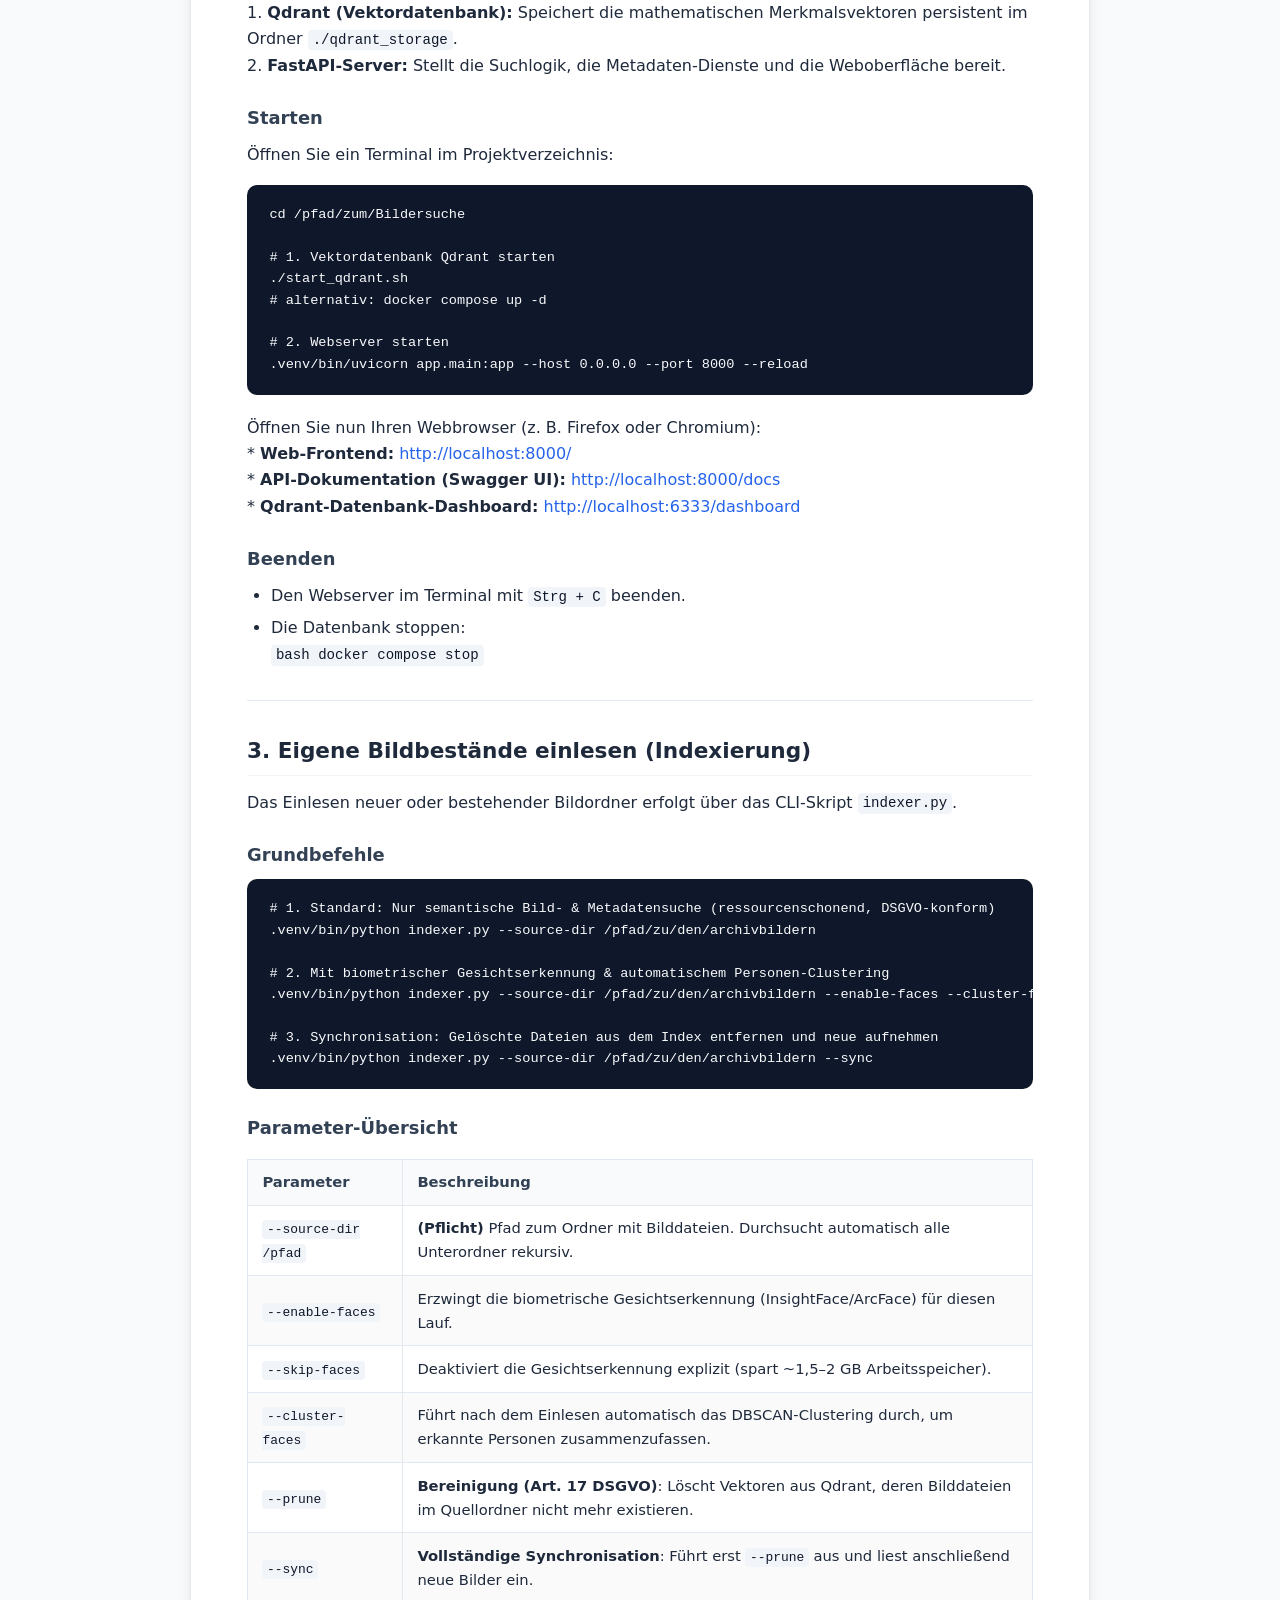
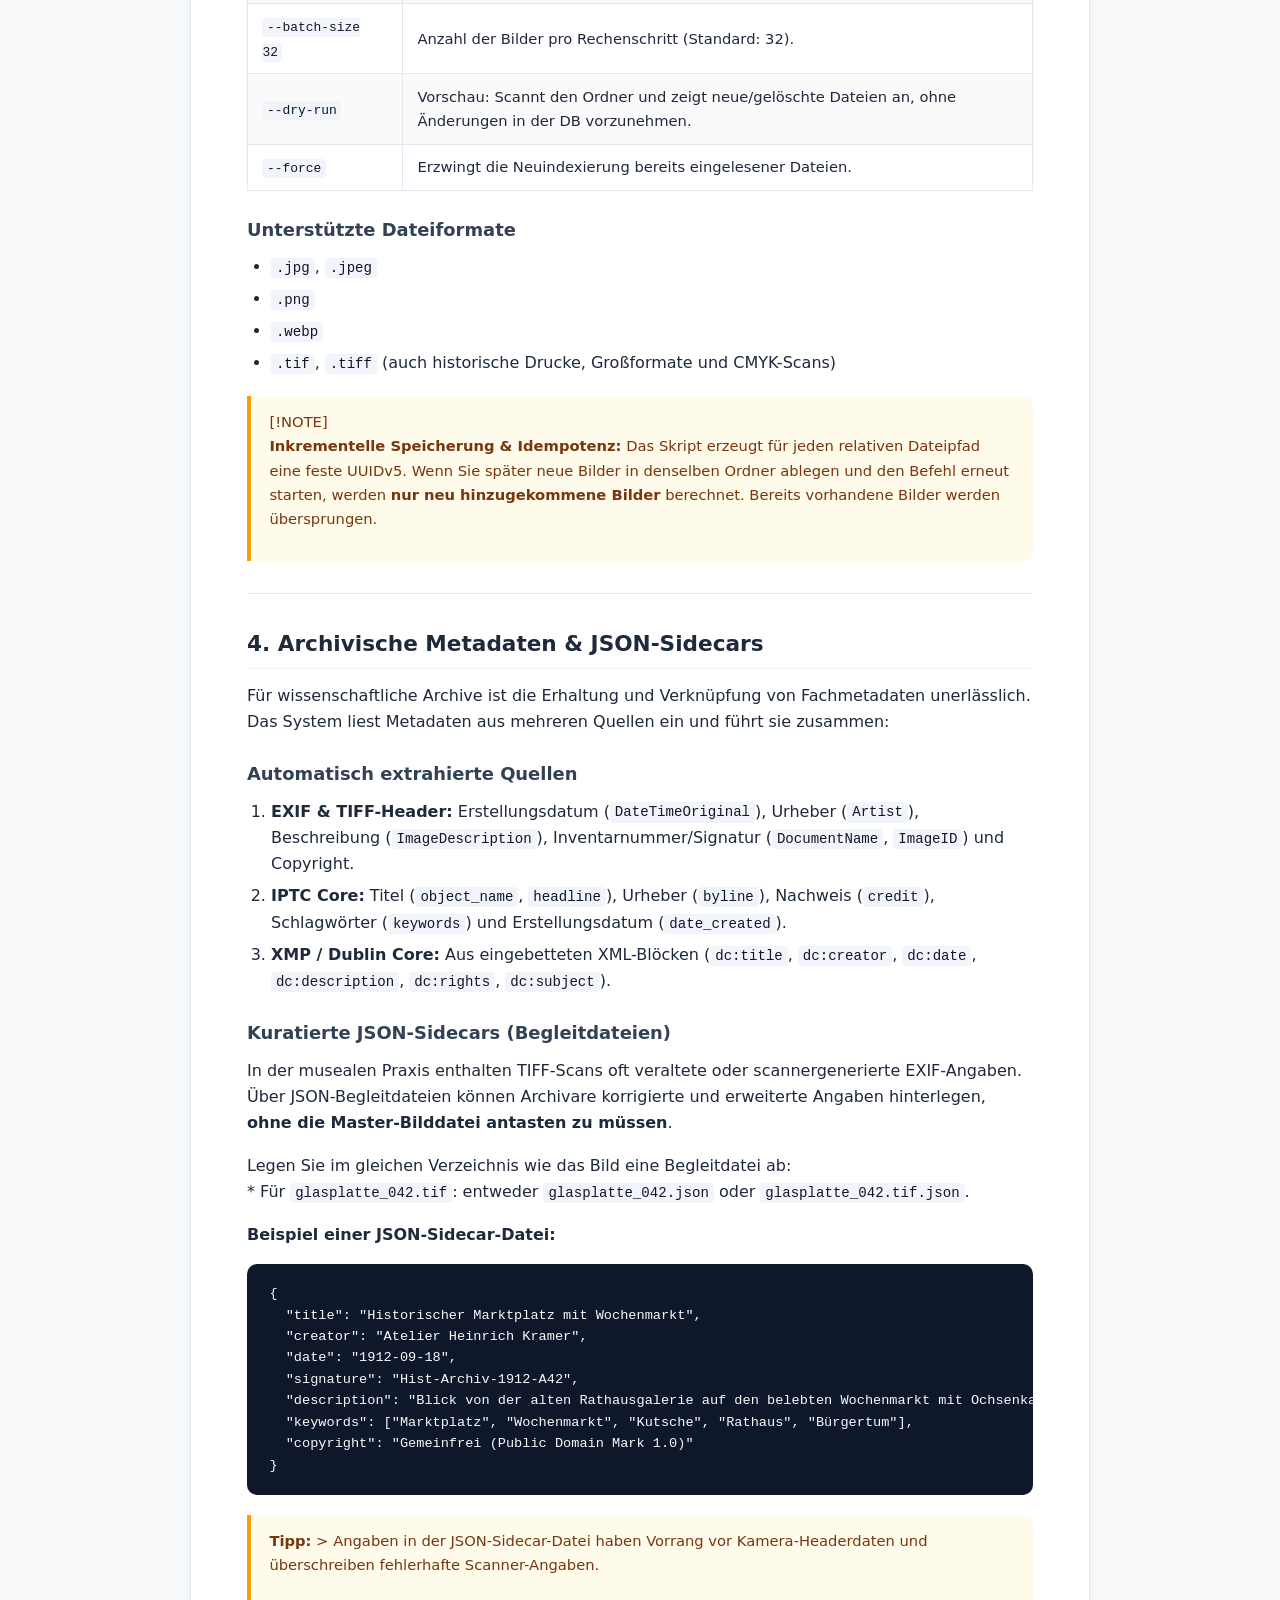
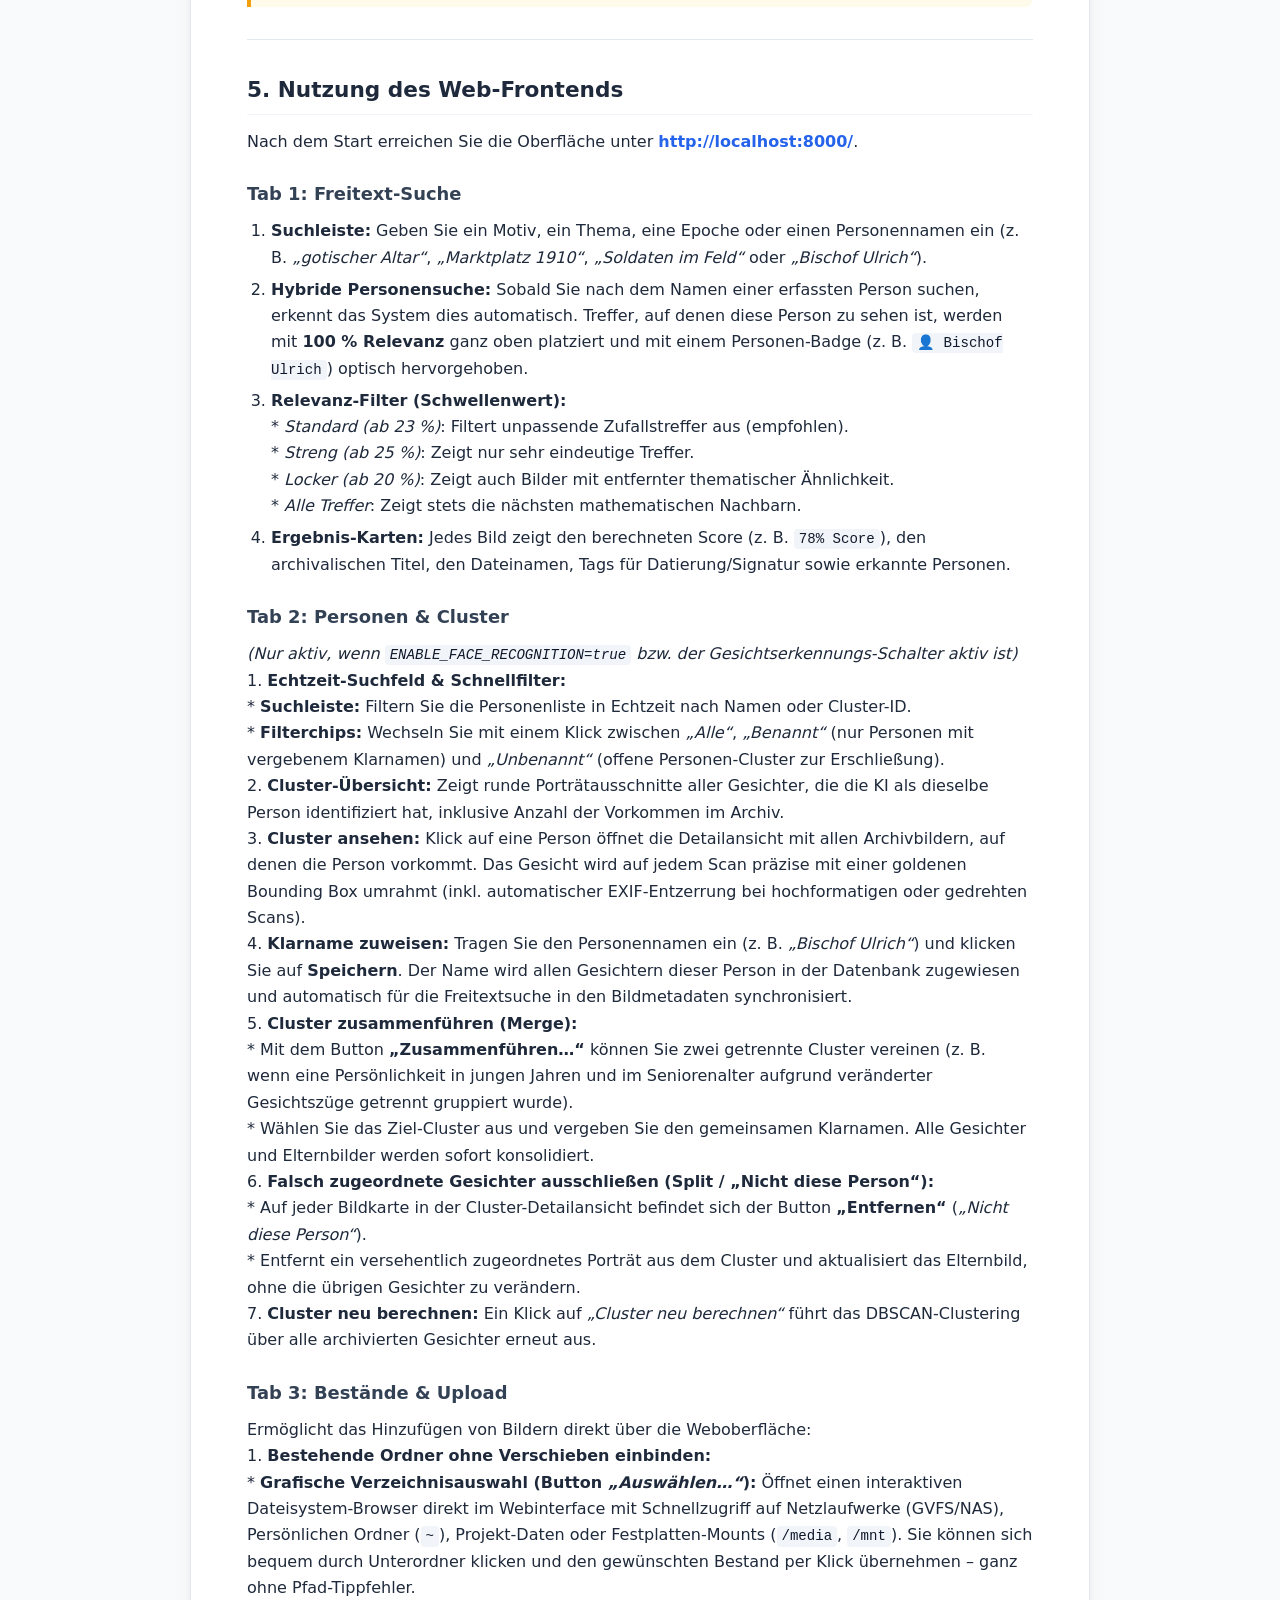
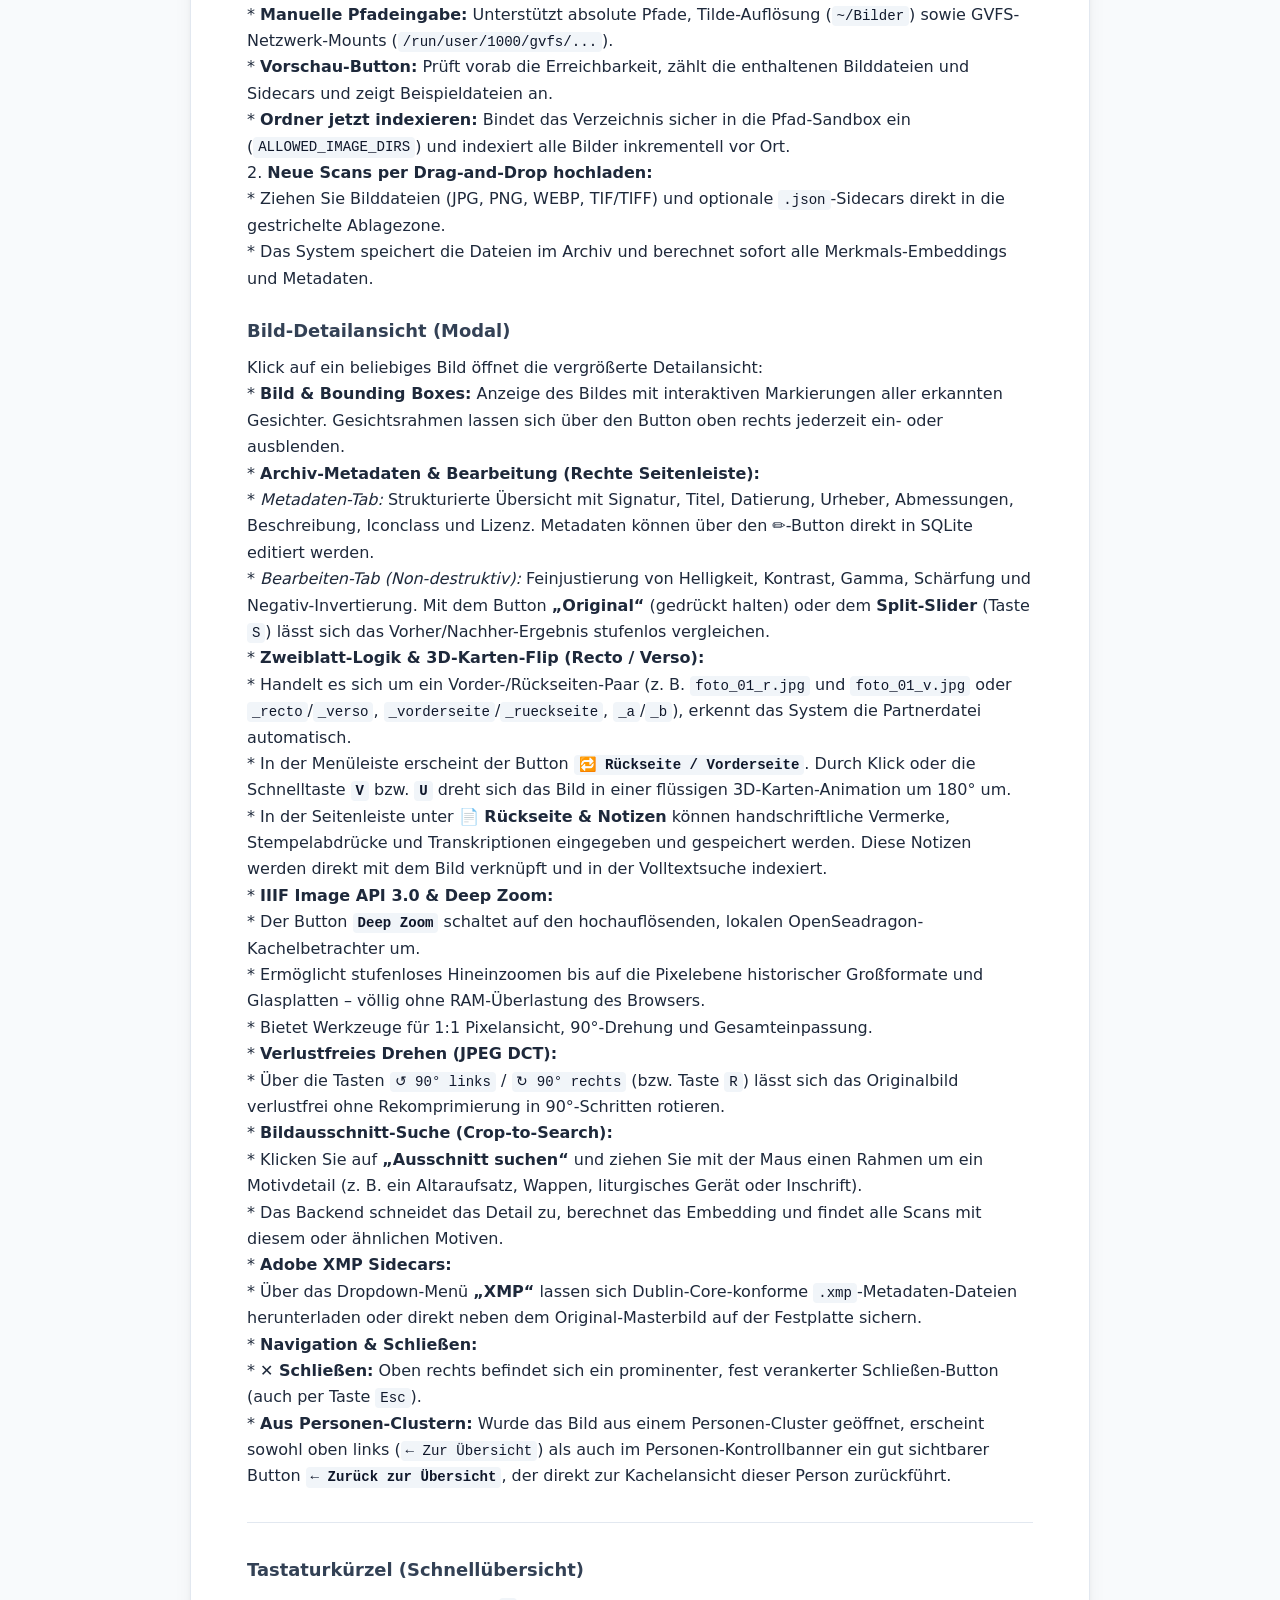
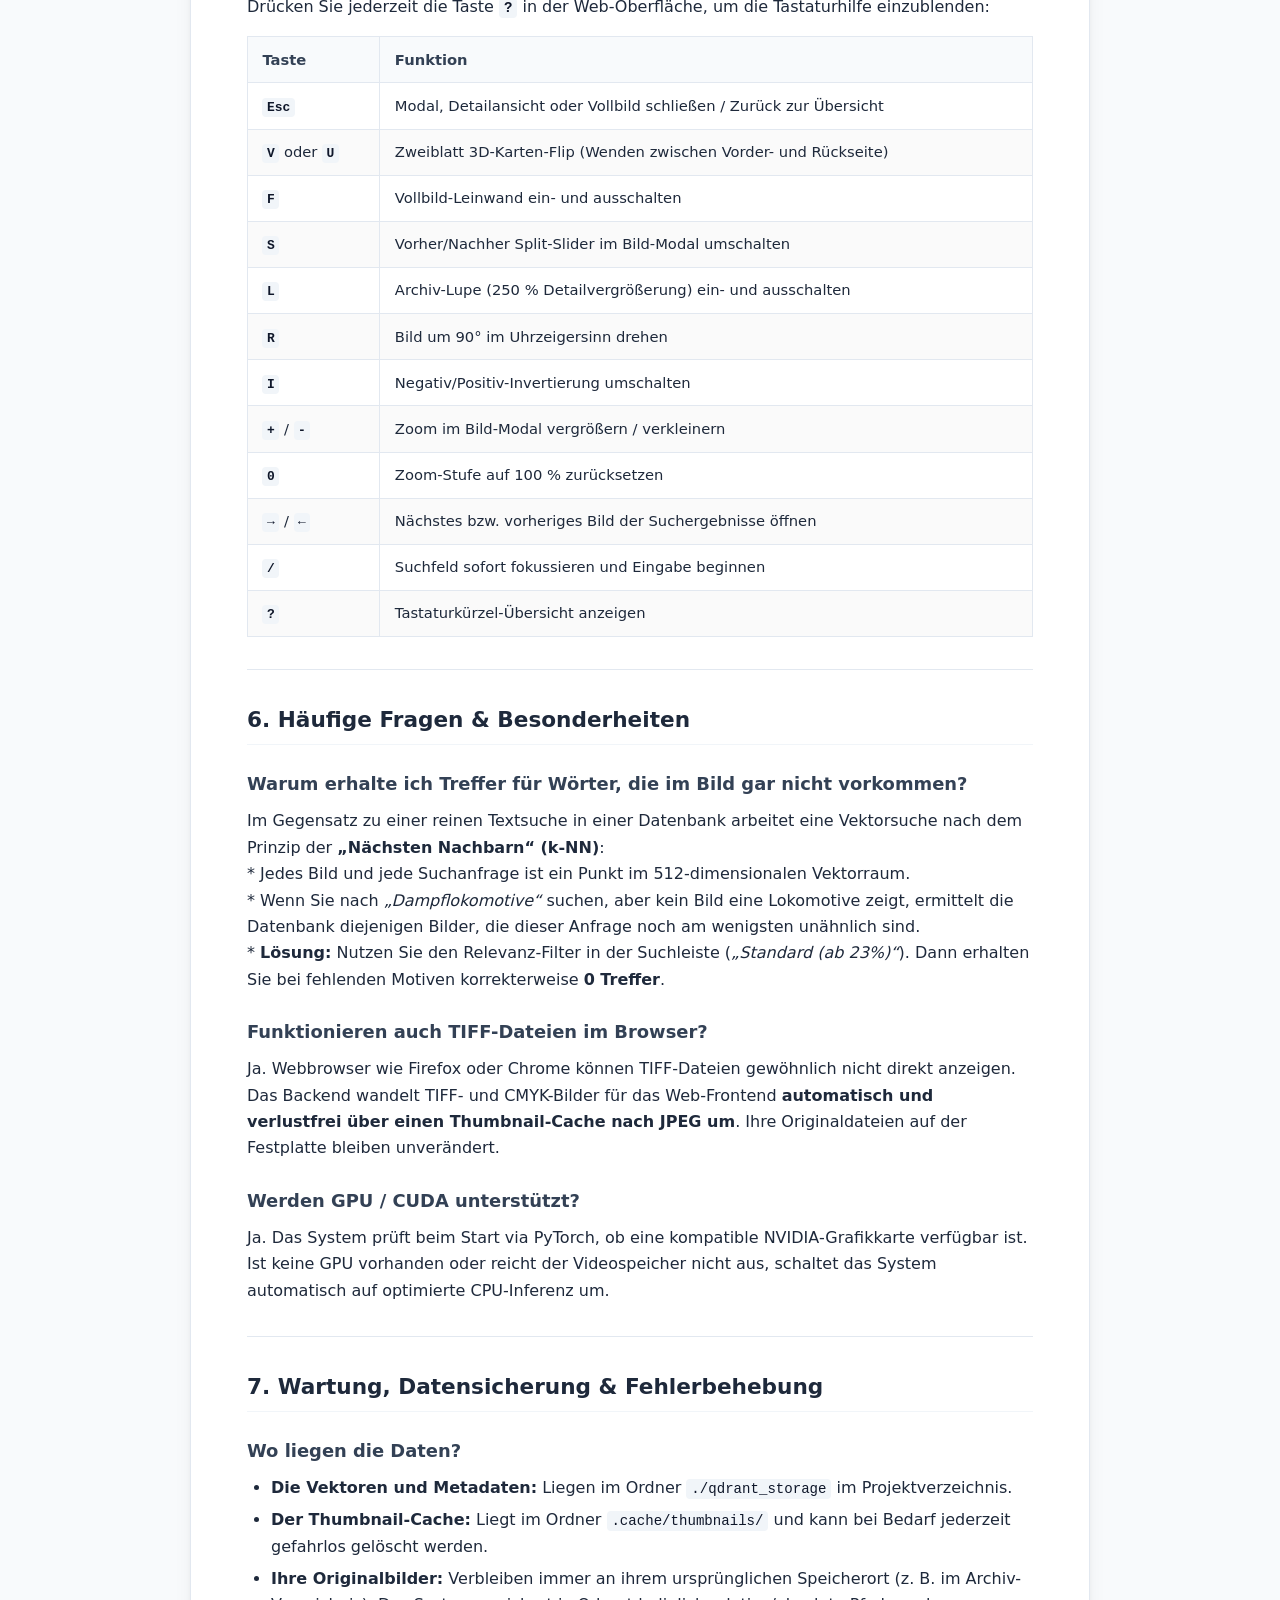
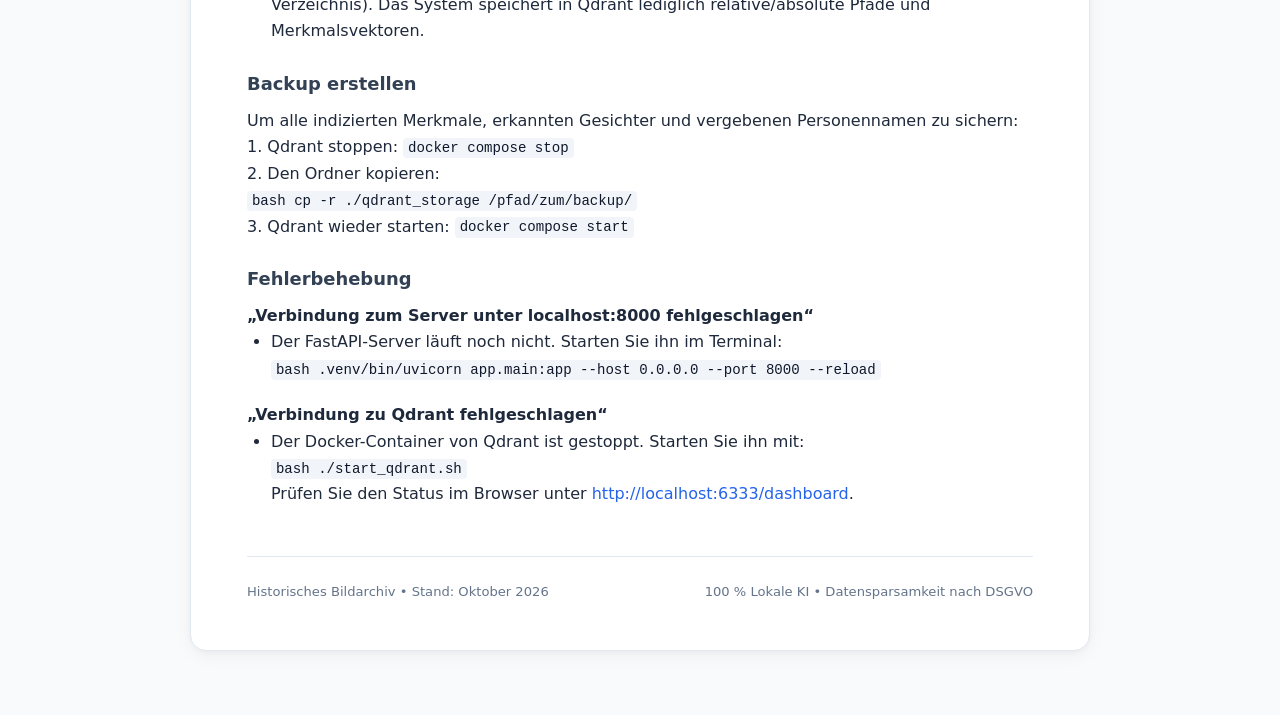
==== commit 3f058252: "docs: update README, anleitung, lizenzen and regenerate standalone HTML files" ====
--- a/anleitung.html
+++ b/anleitung.html
@@ -223,8 +223,8 @@
 1. <strong>Qdrant (Vektordatenbank):</strong> Speichert die mathematischen Merkmalsvektoren persistent im Ordner <code>./qdrant_storage</code>.<br />
 2. <strong>FastAPI-Server:</strong> Stellt die Suchlogik, die Metadaten-Dienste und die Weboberfläche bereit.</p>
 <h3 id="starten">Starten</h3>
-<p>Öffnen Sie ein Terminal im Projektverzeichnis (<code>/home/norbert/Bilderdatenbank</code>):</p>
-<pre><code class="language-bash">cd /home/norbert/Bilderdatenbank
+<p>Öffnen Sie ein Terminal im Projektverzeichnis:</p>
+<pre><code class="language-bash">cd /pfad/zum/Bildersuche
 
 # 1. Vektordatenbank Qdrant starten
 ./start_qdrant.sh
@@ -383,15 +383,89 @@
    * Das System speichert die Dateien im Archiv und berechnet sofort alle Merkmals-Embeddings und Metadaten.</p>
 <h3 id="bild-detailansicht-modal">Bild-Detailansicht (Modal)</h3>
 <p>Klick auf ein beliebiges Bild öffnet die vergrößerte Detailansicht:<br />
-* <strong>Bild &amp; Bounding Boxes:</strong> Anzeige des Bildes mit interaktiven Markierungen aller erkannten Gesichter.<br />
-* <strong>Archiv-Metadaten Seitenleiste:</strong> Strukturierte Übersicht mit Titel, Datierung, Urheber, Signatur, Abmessungen, Beschreibung und Lizenz.<br />
+* <strong>Bild &amp; Bounding Boxes:</strong> Anzeige des Bildes mit interaktiven Markierungen aller erkannten Gesichter. Gesichtsrahmen lassen sich über den Button oben rechts jederzeit ein- oder ausblenden.<br />
+* <strong>Archiv-Metadaten &amp; Bearbeitung (Rechte Seitenleiste):</strong> <br />
+  * <em>Metadaten-Tab:</em> Strukturierte Übersicht mit Signatur, Titel, Datierung, Urheber, Abmessungen, Beschreibung, Iconclass und Lizenz. Metadaten können über den ✏️-Button direkt in SQLite editiert werden.<br />
+  * <em>Bearbeiten-Tab (Non-destruktiv):</em> Feinjustierung von Helligkeit, Kontrast, Gamma, Schärfung und Negativ-Invertierung. Mit dem Button <strong>„Original“</strong> (gedrückt halten) oder dem <strong>Split-Slider</strong> (Taste <code>S</code>) lässt sich das Vorher/Nachher-Ergebnis stufenlos vergleichen.<br />
+* <strong>Zweiblatt-Logik &amp; 3D-Karten-Flip (Recto / Verso):</strong><br />
+  * Handelt es sich um ein Vorder-/Rückseiten-Paar (z. B. <code>foto_01_r.jpg</code> und <code>foto_01_v.jpg</code> oder <code>_recto</code>/<code>_verso</code>, <code>_vorderseite</code>/<code>_rueckseite</code>, <code>_a</code>/<code>_b</code>), erkennt das System die Partnerdatei automatisch.<br />
+  * In der Menüleiste erscheint der Button <strong><code>🔁 Rückseite / Vorderseite</code></strong>. Durch Klick oder die Schnelltaste <strong><code>V</code></strong> bzw. <strong><code>U</code></strong> dreht sich das Bild in einer flüssigen 3D-Karten-Animation um 180° um.<br />
+  * In der Seitenleiste unter <strong>📄 Rückseite &amp; Notizen</strong> können handschriftliche Vermerke, Stempelabdrücke und Transkriptionen eingegeben und gespeichert werden. Diese Notizen werden direkt mit dem Bild verknüpft und in der Volltextsuche indexiert.<br />
+* <strong>IIIF Image API 3.0 &amp; Deep Zoom:</strong><br />
+  * Der Button <strong><code>Deep Zoom</code></strong> schaltet auf den hochauflösenden, lokalen OpenSeadragon-Kachelbetrachter um.<br />
+  * Ermöglicht stufenloses Hineinzoomen bis auf die Pixelebene historischer Großformate und Glasplatten – völlig ohne RAM-Überlastung des Browsers.<br />
+  * Bietet Werkzeuge für 1:1 Pixelansicht, 90°-Drehung und Gesamteinpassung.<br />
+* <strong>Verlustfreies Drehen (JPEG DCT):</strong><br />
+  * Über die Tasten <code>↺ 90° links</code> / <code>↻ 90° rechts</code> (bzw. Taste <code>R</code>) lässt sich das Originalbild verlustfrei ohne Rekomprimierung in 90°-Schritten rotieren.<br />
 * <strong>Bildausschnitt-Suche (Crop-to-Search):</strong><br />
-  * Klicken Sie in der Kopfzeile auf den Button <strong>„Ausschnitt suchen“</strong>.<br />
-  * Ziehen Sie mit gedrückter linker Maustaste einen Rahmen um das gewünschte Motivdetail (z. B. ein Altaraufsatz, Wappen, liturgisches Gerät, eine Inschrift oder ein Gemälde im Hintergrund).<br />
-  * In der schwebenden Aktionsleiste können Sie die Auswahl mit <strong>„✕“</strong> verwerfen oder mit <strong>„Ausschnitt suchen“</strong> bestätigen.<br />
-  * Das Backend schneidet den Bildausschnitt verlustfrei zu, berechnet das OpenCLIP-Embedding und listet alle im Archiv vorhandenen Scans auf, die dieses oder ein ähnliches Motivdetail enthalten.<br />
-* <strong>Ähnliche Bilder suchen:</strong> Nutzt das gesamte CLIP-Embedding des Fotos als Referenz und sucht optisch verwandte Gesamtmotive im Archiv.<br />
-* <strong>Originaldatei öffnen:</strong> Öffnet den hochauflösenden Scan in einem neuen Browsertab.</p>
+  * Klicken Sie auf <strong>„Ausschnitt suchen“</strong> und ziehen Sie mit der Maus einen Rahmen um ein Motivdetail (z. B. ein Altaraufsatz, Wappen, liturgisches Gerät oder Inschrift).<br />
+  * Das Backend schneidet das Detail zu, berechnet das Embedding und findet alle Scans mit diesem oder ähnlichen Motiven.<br />
+* <strong>Adobe XMP Sidecars:</strong><br />
+  * Über das Dropdown-Menü <strong>„XMP“</strong> lassen sich Dublin-Core-konforme <code>.xmp</code>-Metadaten-Dateien herunterladen oder direkt neben dem Original-Masterbild auf der Festplatte sichern.<br />
+* <strong>Navigation &amp; Schließen:</strong><br />
+  * <strong>✕ Schließen:</strong> Oben rechts befindet sich ein prominenter, fest verankerter Schließen-Button (auch per Taste <code>Esc</code>).<br />
+  * <strong>Aus Personen-Clustern:</strong> Wurde das Bild aus einem Personen-Cluster geöffnet, erscheint sowohl oben links (<code>← Zur Übersicht</code>) als auch im Personen-Kontrollbanner ein gut sichtbarer Button <strong><code>← Zurück zur Übersicht</code></strong>, der direkt zur Kachelansicht dieser Person zurückführt.</p>
+<hr />
+<h3 id="tastaturkurzel-schnellubersicht">Tastaturkürzel (Schnellübersicht)</h3>
+<p>Drücken Sie jederzeit die Taste <strong><code>?</code></strong> in der Web-Oberfläche, um die Tastaturhilfe einzublenden:</p>
+<table>
+<thead>
+<tr>
+<th style="text-align: left;">Taste</th>
+<th style="text-align: left;">Funktion</th>
+</tr>
+</thead>
+<tbody>
+<tr>
+<td style="text-align: left;"><strong><code>Esc</code></strong></td>
+<td style="text-align: left;">Modal, Detailansicht oder Vollbild schließen / Zurück zur Übersicht</td>
+</tr>
+<tr>
+<td style="text-align: left;"><strong><code>V</code></strong> oder <strong><code>U</code></strong></td>
+<td style="text-align: left;">Zweiblatt 3D-Karten-Flip (Wenden zwischen Vorder- und Rückseite)</td>
+</tr>
+<tr>
+<td style="text-align: left;"><strong><code>F</code></strong></td>
+<td style="text-align: left;">Vollbild-Leinwand ein- und ausschalten</td>
+</tr>
+<tr>
+<td style="text-align: left;"><strong><code>S</code></strong></td>
+<td style="text-align: left;">Vorher/Nachher Split-Slider im Bild-Modal umschalten</td>
+</tr>
+<tr>
+<td style="text-align: left;"><strong><code>L</code></strong></td>
+<td style="text-align: left;">Archiv-Lupe (250 % Detailvergrößerung) ein- und ausschalten</td>
+</tr>
+<tr>
+<td style="text-align: left;"><strong><code>R</code></strong></td>
+<td style="text-align: left;">Bild um 90° im Uhrzeigersinn drehen</td>
+</tr>
+<tr>
+<td style="text-align: left;"><strong><code>I</code></strong></td>
+<td style="text-align: left;">Negativ/Positiv-Invertierung umschalten</td>
+</tr>
+<tr>
+<td style="text-align: left;"><strong><code>+</code></strong> / <strong><code>-</code></strong></td>
+<td style="text-align: left;">Zoom im Bild-Modal vergrößern / verkleinern</td>
+</tr>
+<tr>
+<td style="text-align: left;"><strong><code>0</code></strong></td>
+<td style="text-align: left;">Zoom-Stufe auf 100 % zurücksetzen</td>
+</tr>
+<tr>
+<td style="text-align: left;"><strong><code>→</code></strong> / <strong><code>←</code></strong></td>
+<td style="text-align: left;">Nächstes bzw. vorheriges Bild der Suchergebnisse öffnen</td>
+</tr>
+<tr>
+<td style="text-align: left;"><strong><code>/</code></strong></td>
+<td style="text-align: left;">Suchfeld sofort fokussieren und Eingabe beginnen</td>
+</tr>
+<tr>
+<td style="text-align: left;"><strong><code>?</code></strong></td>
+<td style="text-align: left;">Tastaturkürzel-Übersicht anzeigen</td>
+</tr>
+</tbody>
+</table>
 <hr />
 <h2 id="6-haufige-fragen-besonderheiten">6. Häufige Fragen &amp; Besonderheiten</h2>
 <h3 id="warum-erhalte-ich-treffer-fur-worter-die-im-bild-gar-nicht-vorkommen">Warum erhalte ich Treffer für Wörter, die im Bild gar nicht vorkommen?</h3>
@@ -416,21 +490,19 @@
 1. Qdrant stoppen: <code>docker compose stop</code><br />
 2. Den Ordner kopieren:<br />
 <code>bash
-   cp -r /home/norbert/Bilderdatenbank/qdrant_storage /pfad/zum/backup/</code><br />
+   cp -r ./qdrant_storage /pfad/zum/backup/</code><br />
 3. Qdrant wieder starten: <code>docker compose start</code></p>
 <h3 id="fehlerbehebung">Fehlerbehebung</h3>
 <h4 id="verbindung-zum-server-unter-localhost8000-fehlgeschlagen">„Verbindung zum Server unter localhost:8000 fehlgeschlagen“</h4>
 <ul>
 <li>Der FastAPI-Server läuft noch nicht. Starten Sie ihn im Terminal:<br />
 <code>bash
-  cd /home/norbert/Bilderdatenbank
   .venv/bin/uvicorn app.main:app --host 0.0.0.0 --port 8000 --reload</code></li>
 </ul>
 <h4 id="verbindung-zu-qdrant-fehlgeschlagen">„Verbindung zu Qdrant fehlgeschlagen“</h4>
 <ul>
 <li>Der Docker-Container von Qdrant ist gestoppt. Starten Sie ihn mit:<br />
 <code>bash
-  cd /home/norbert/Bilderdatenbank
   ./start_qdrant.sh</code><br />
   Prüfen Sie den Status im Browser unter <a href="http://localhost:6333/dashboard">http://localhost:6333/dashboard</a>.</li>
 </ul>
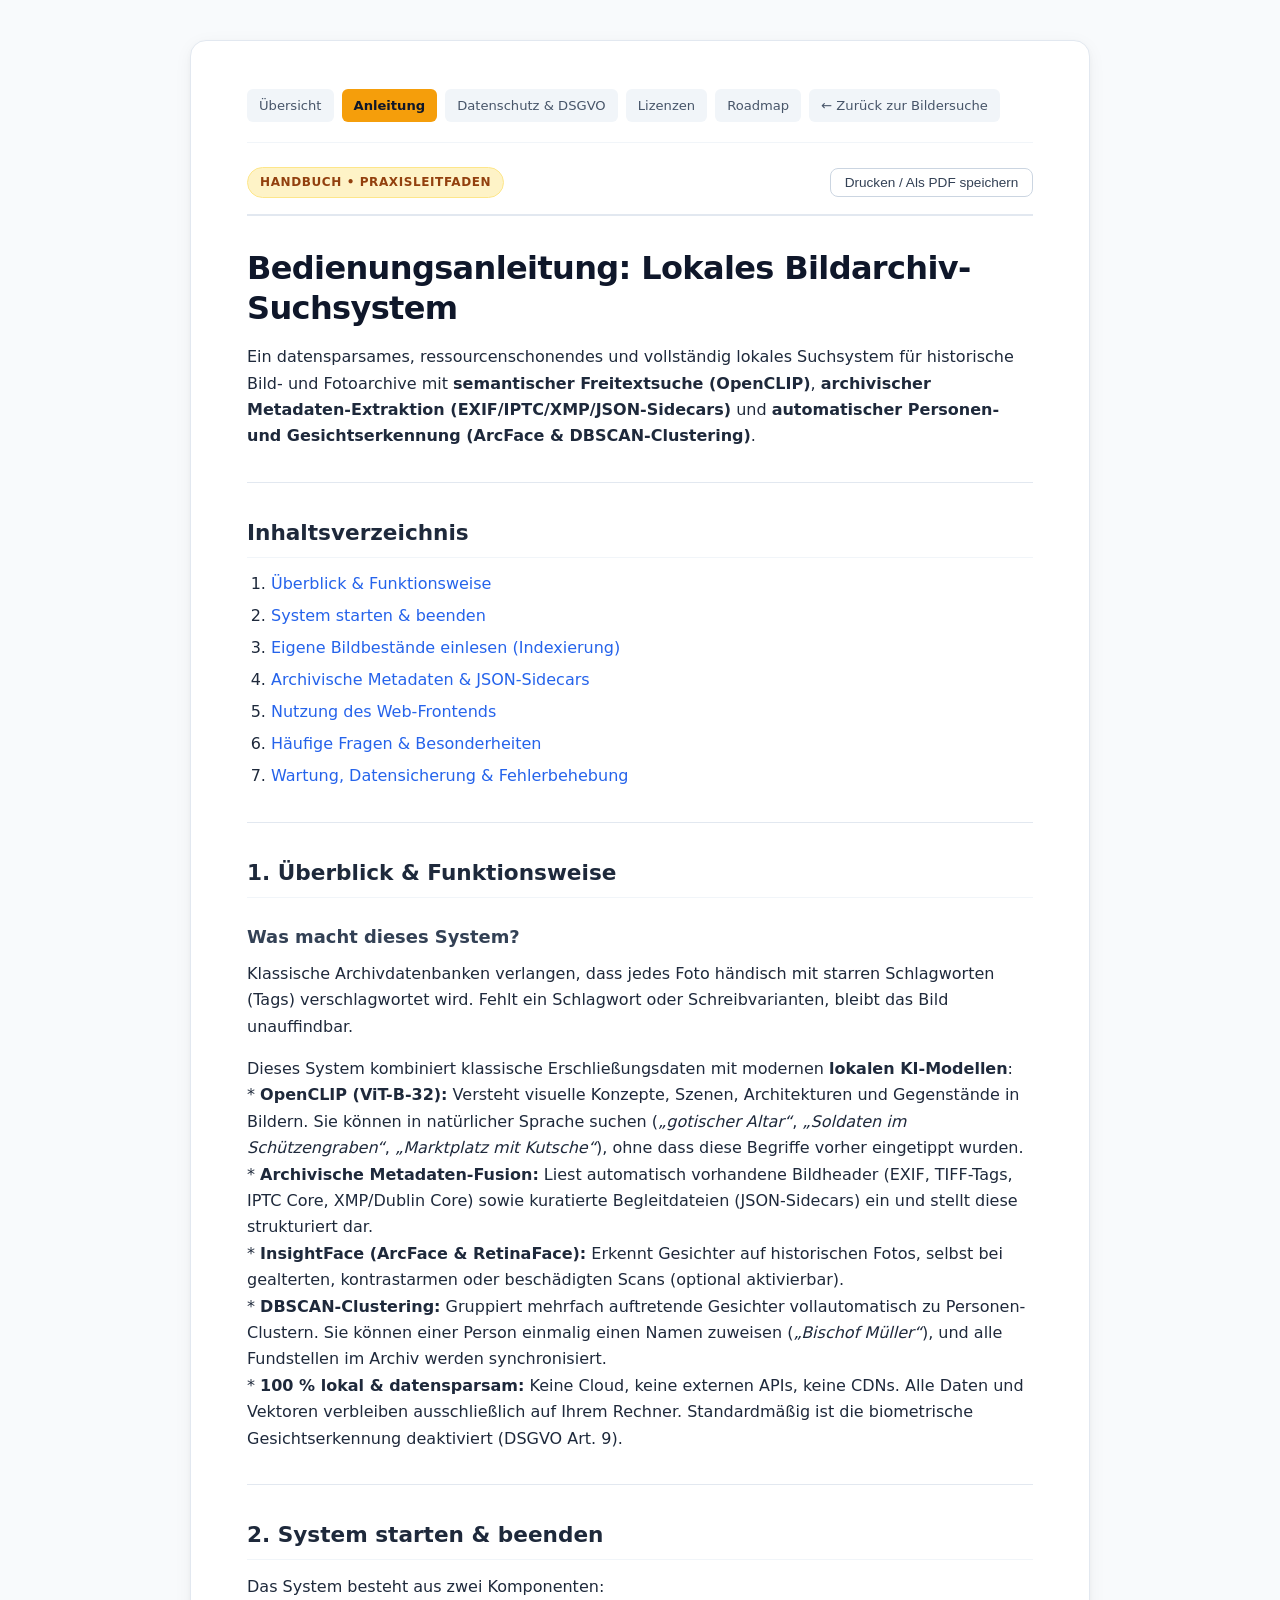
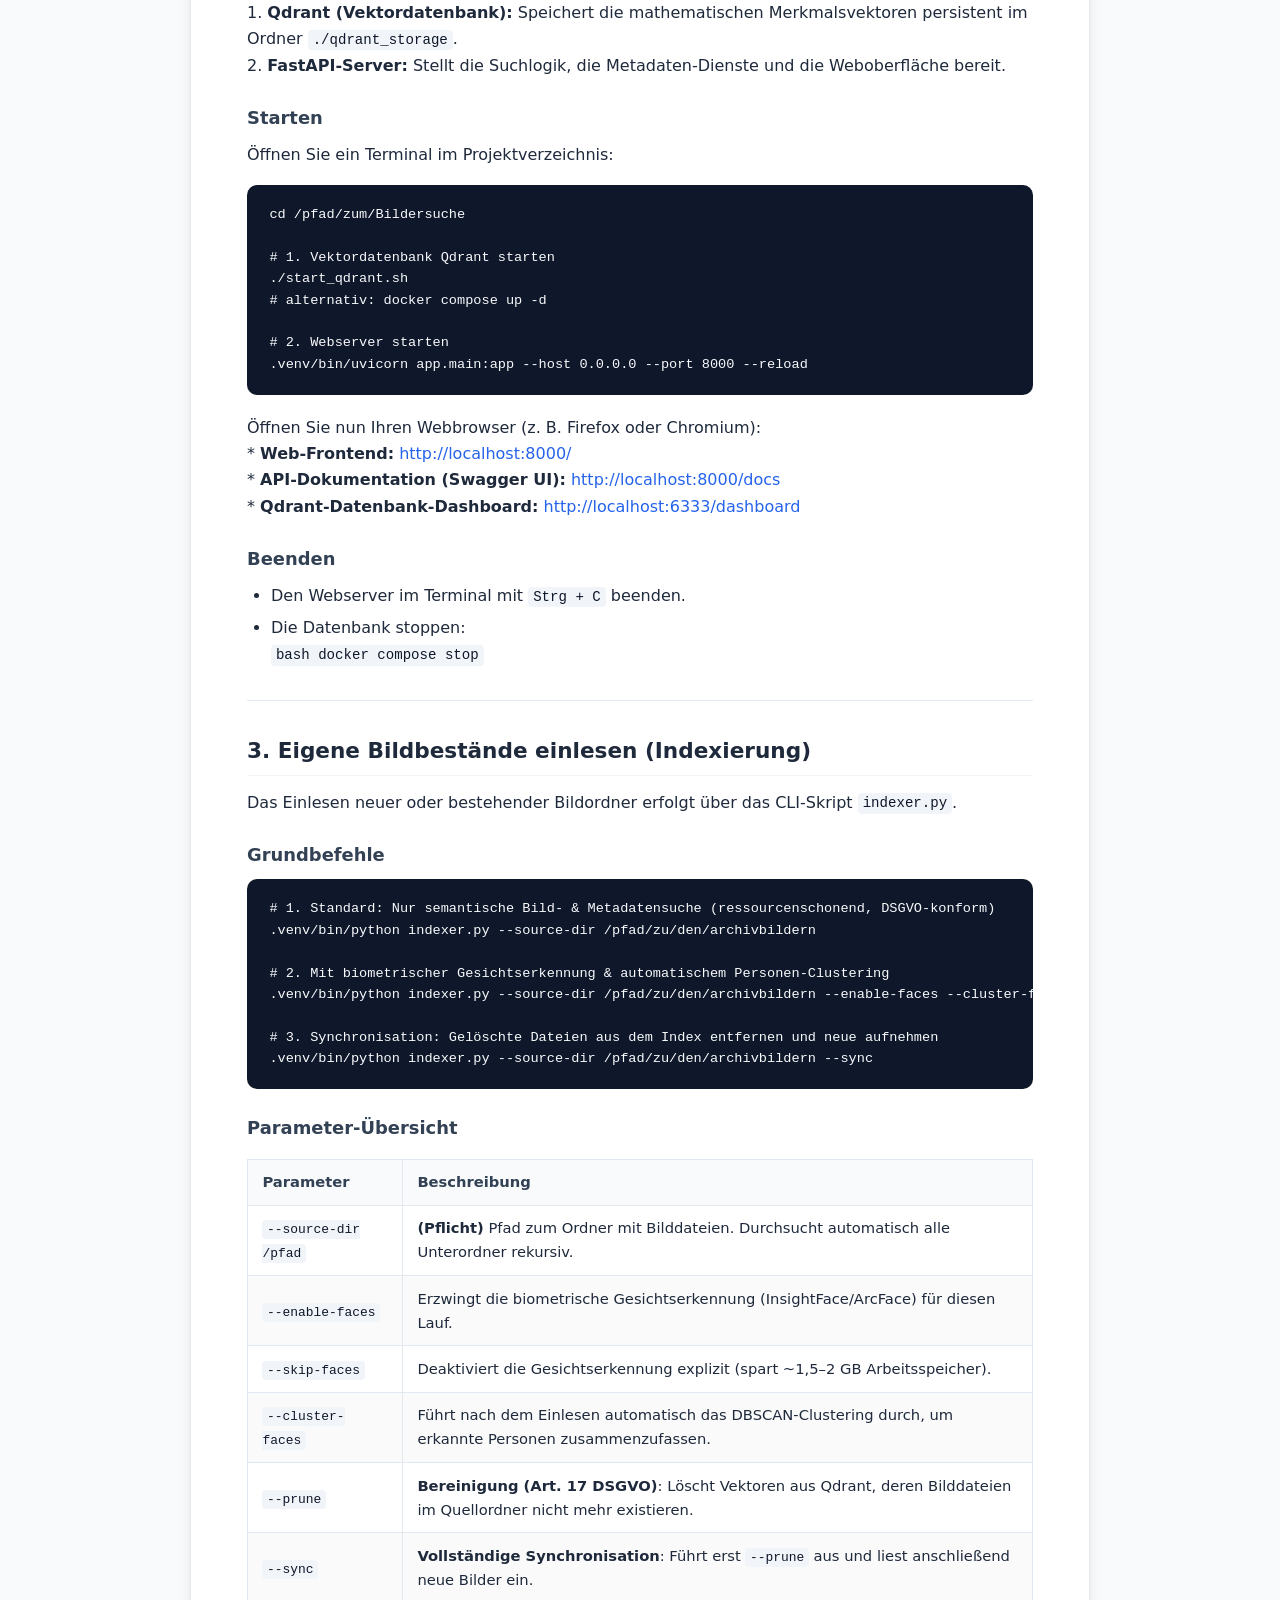
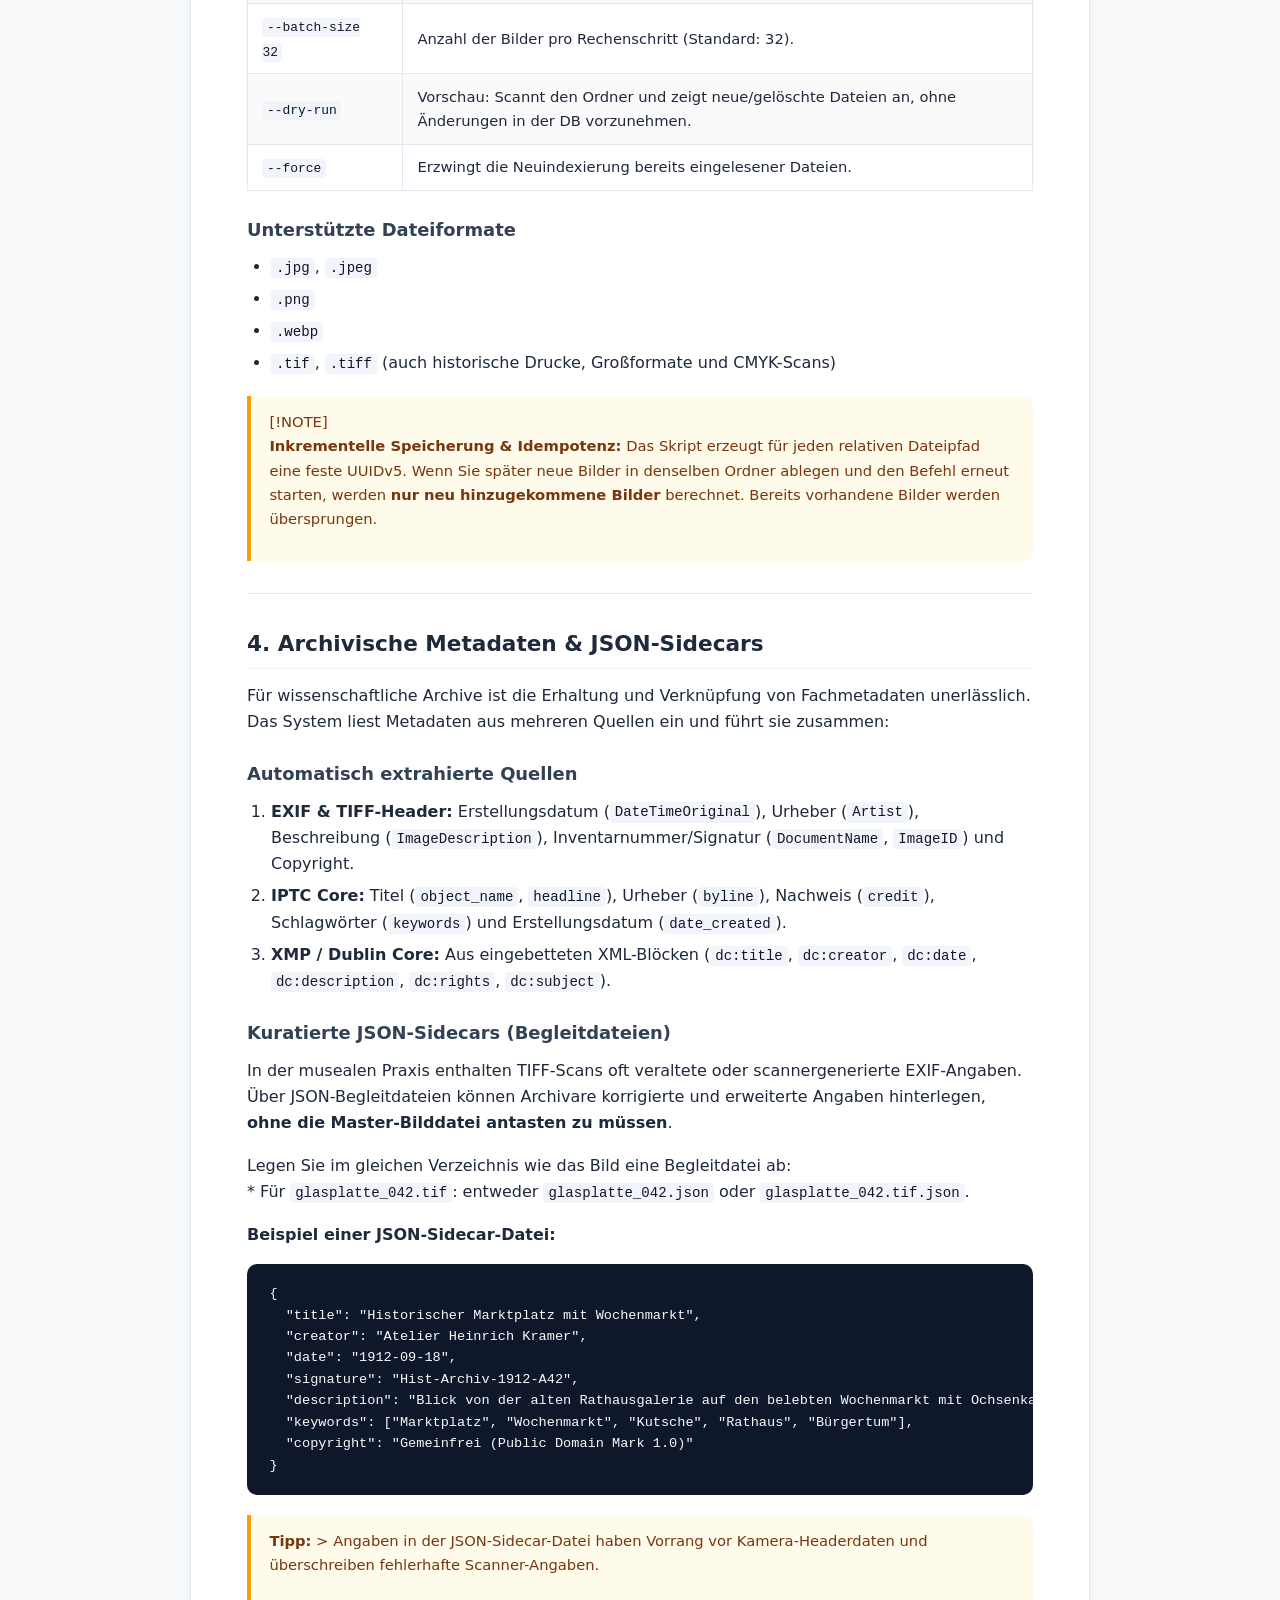
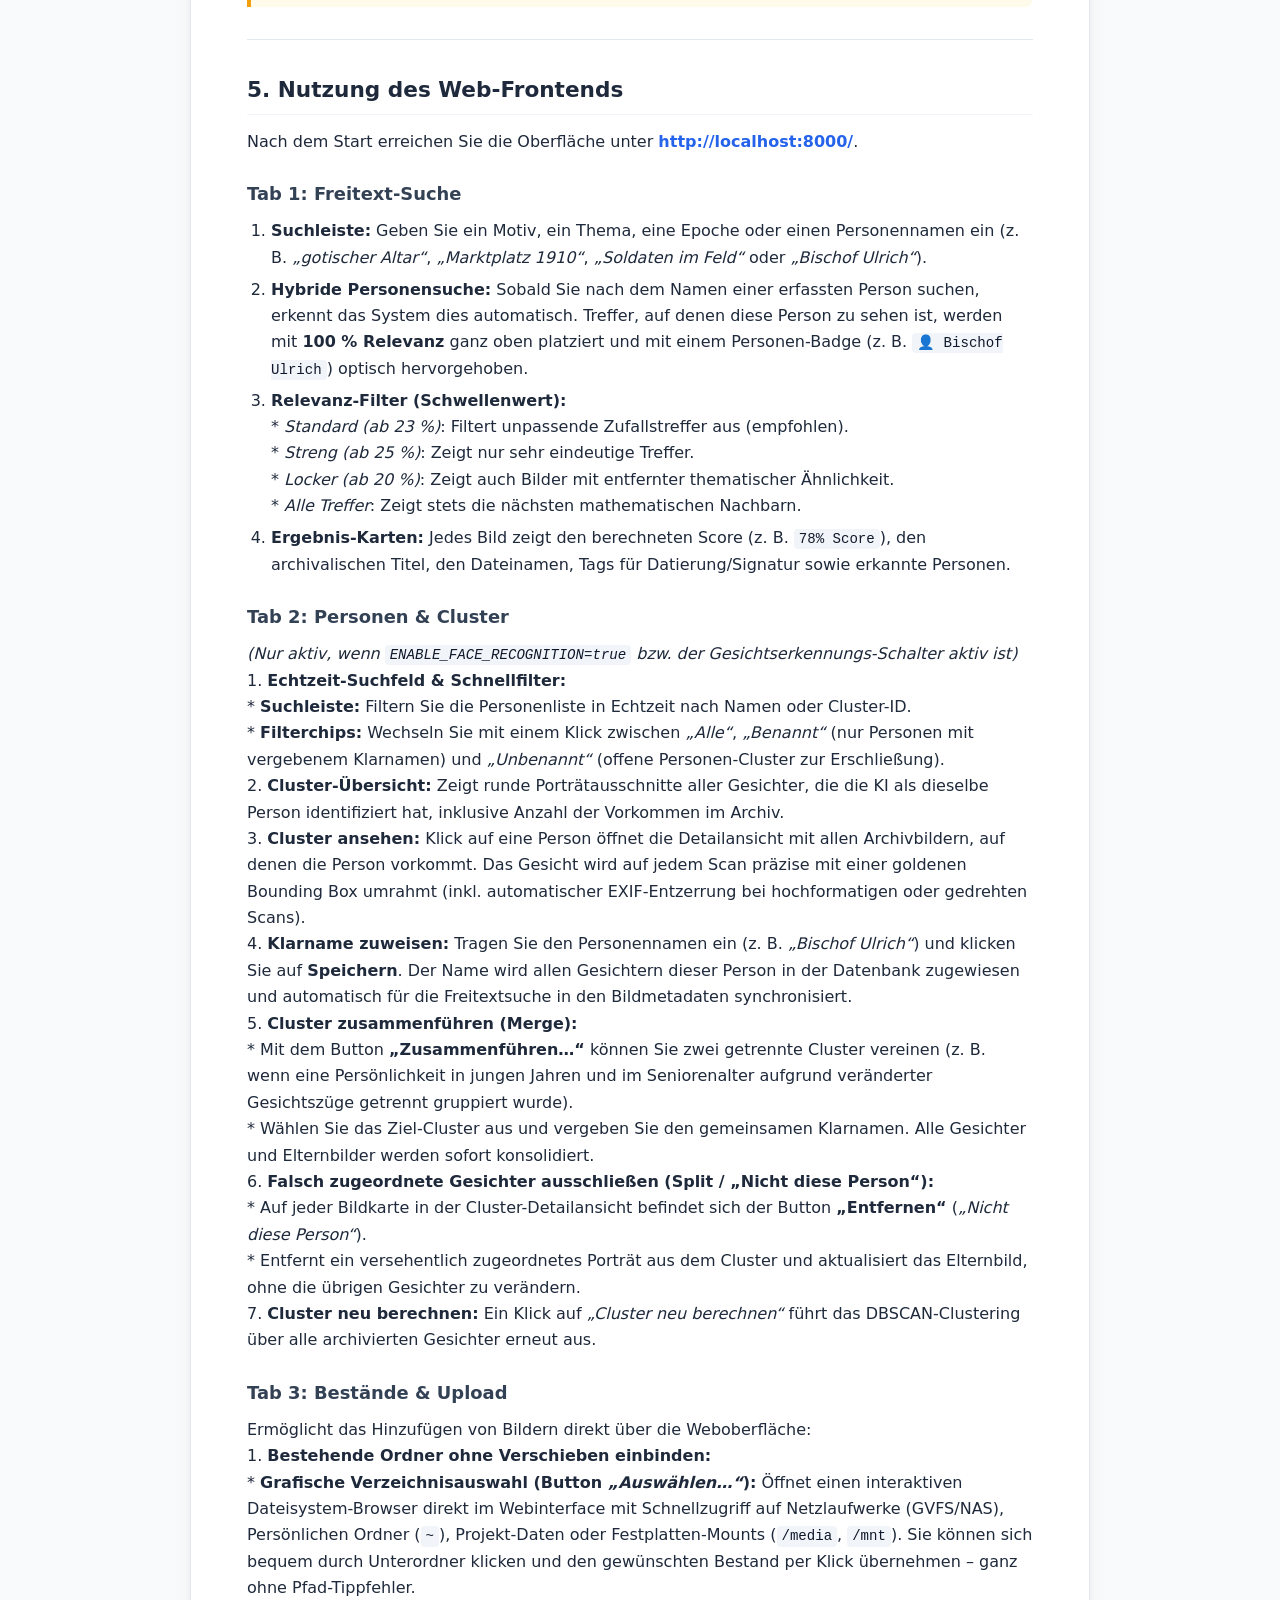
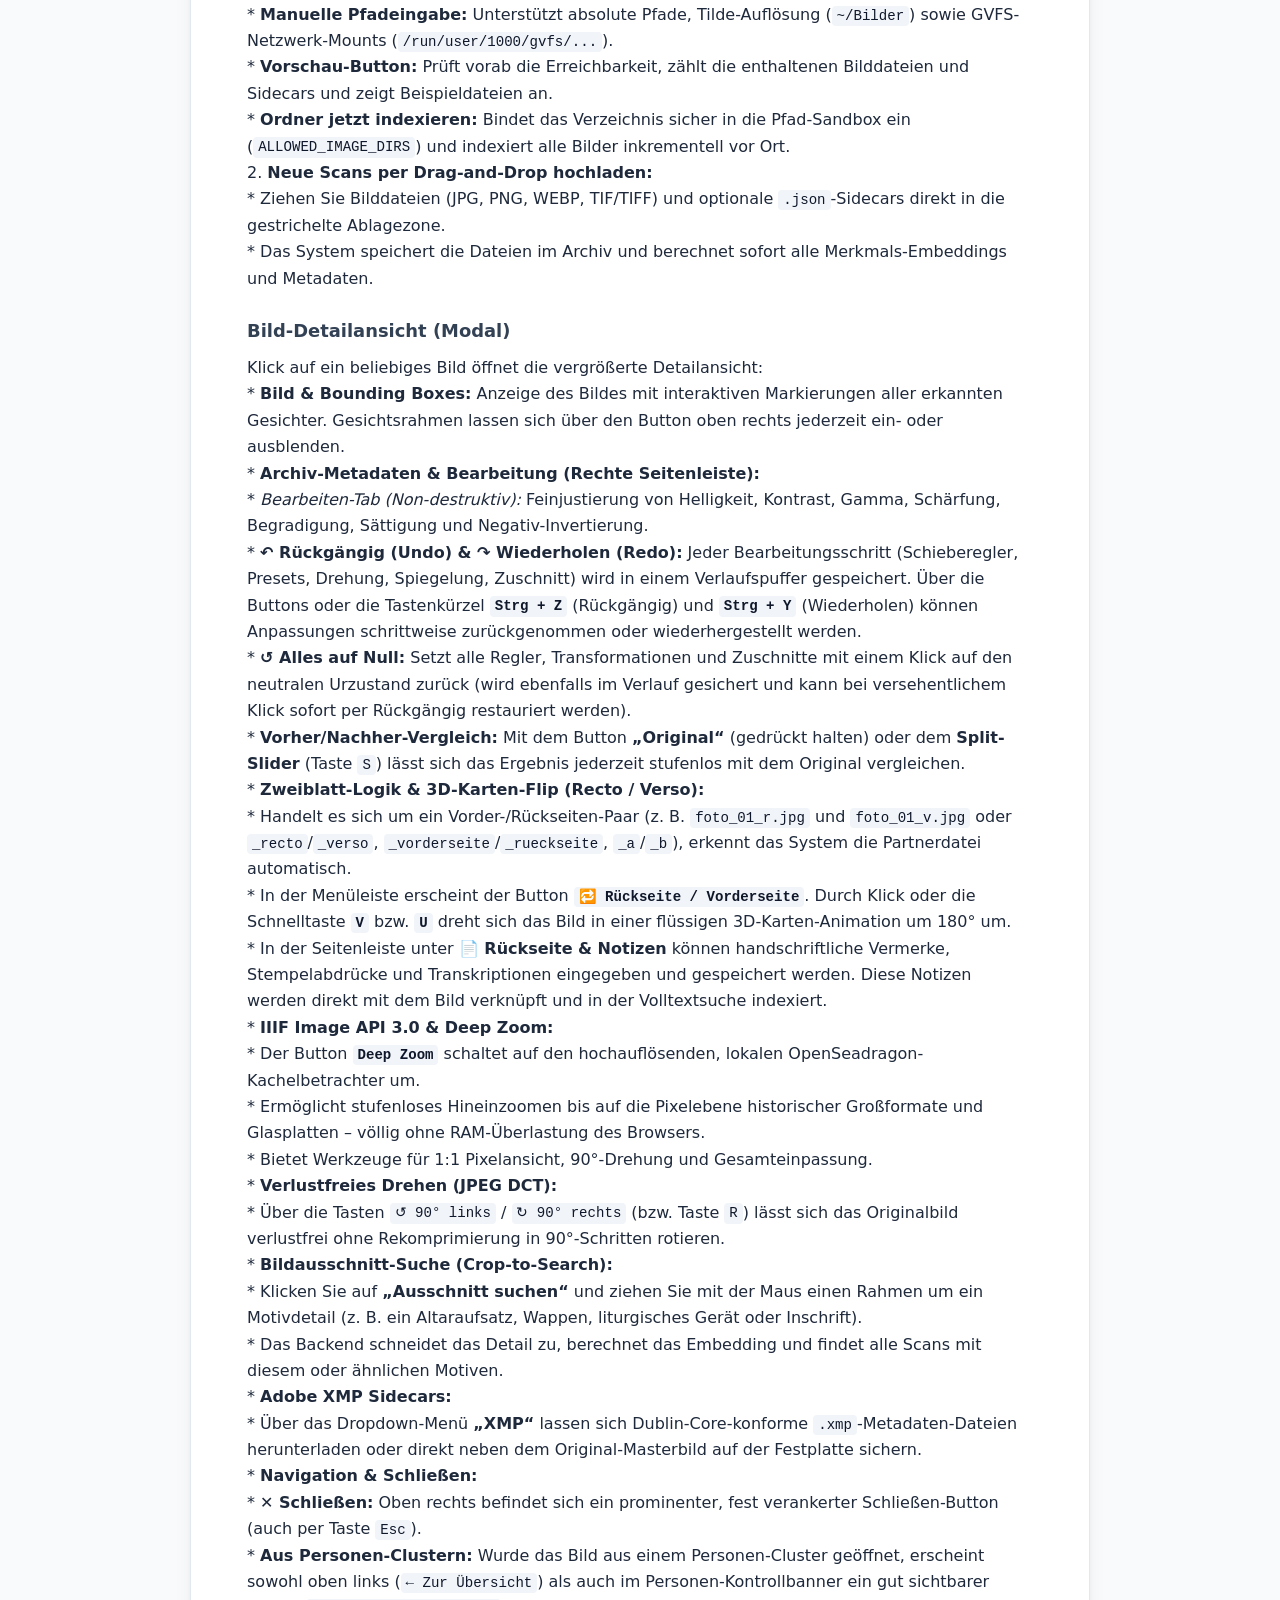
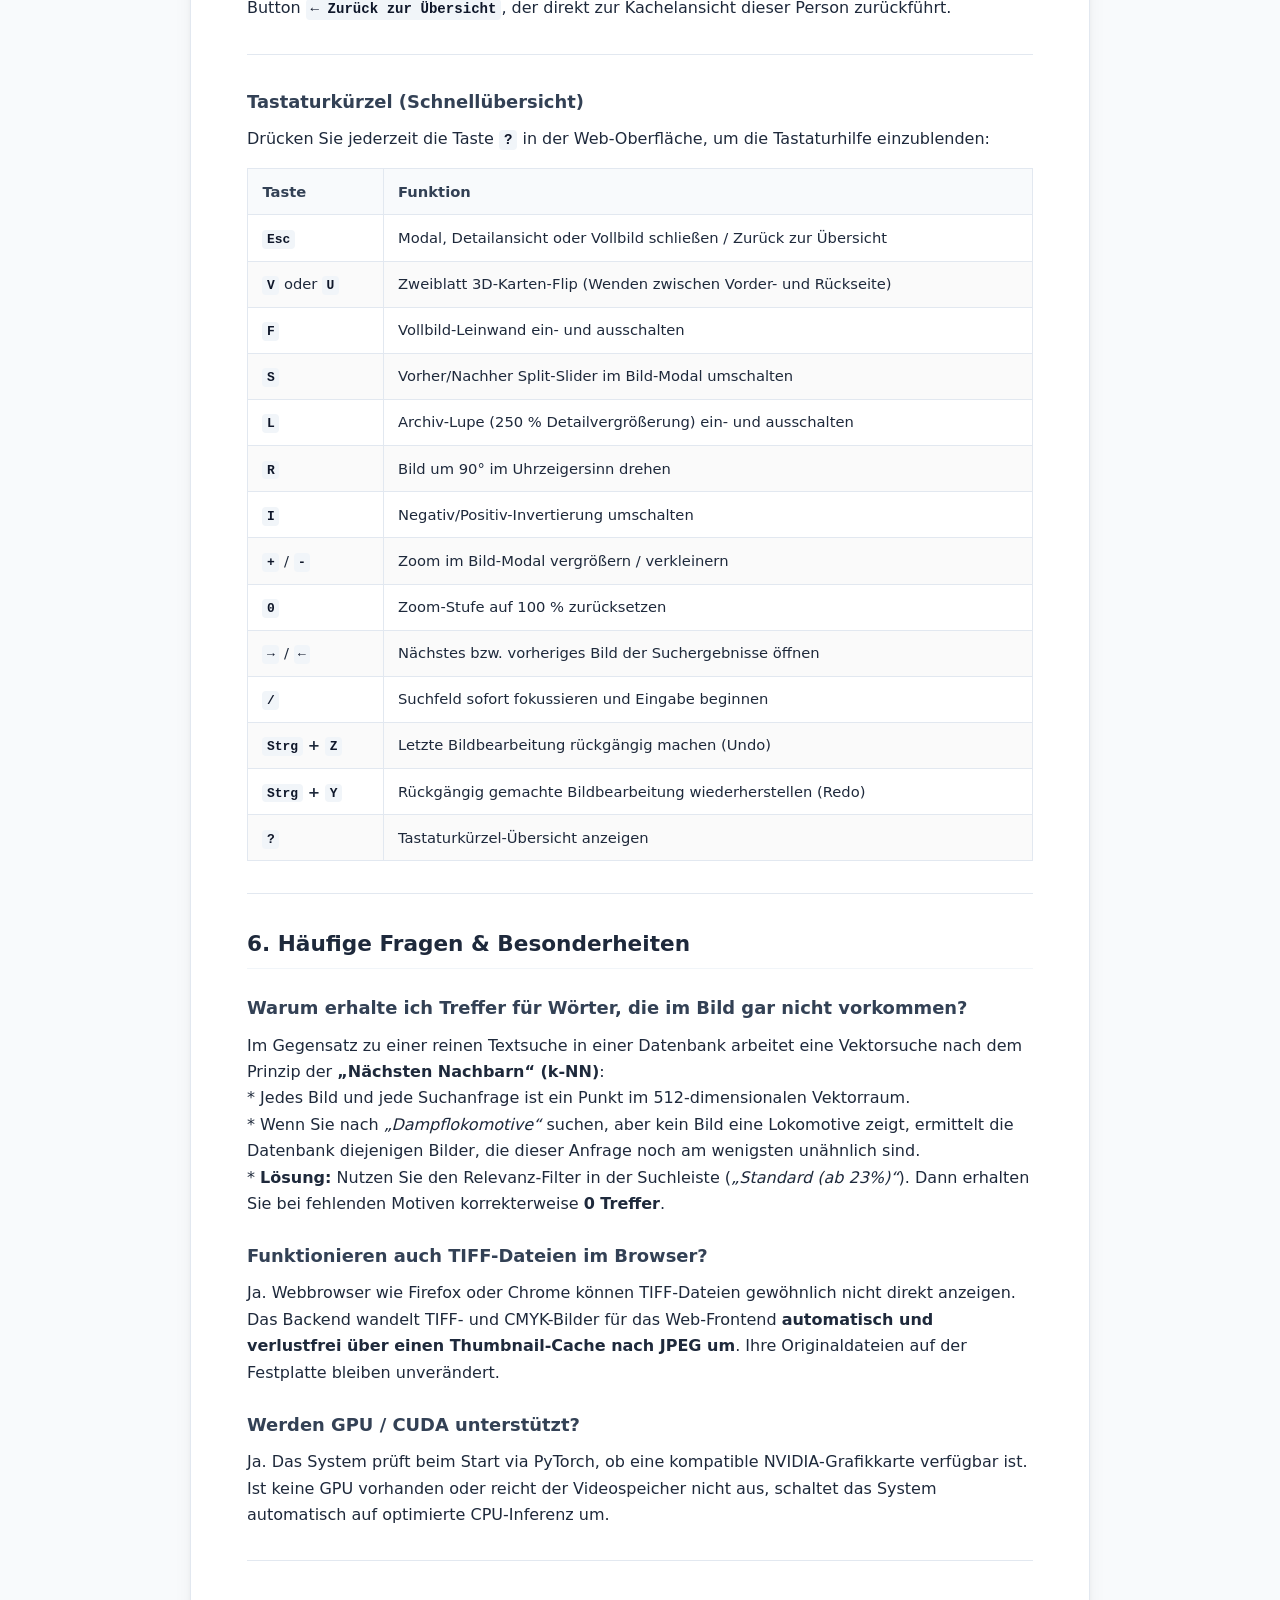
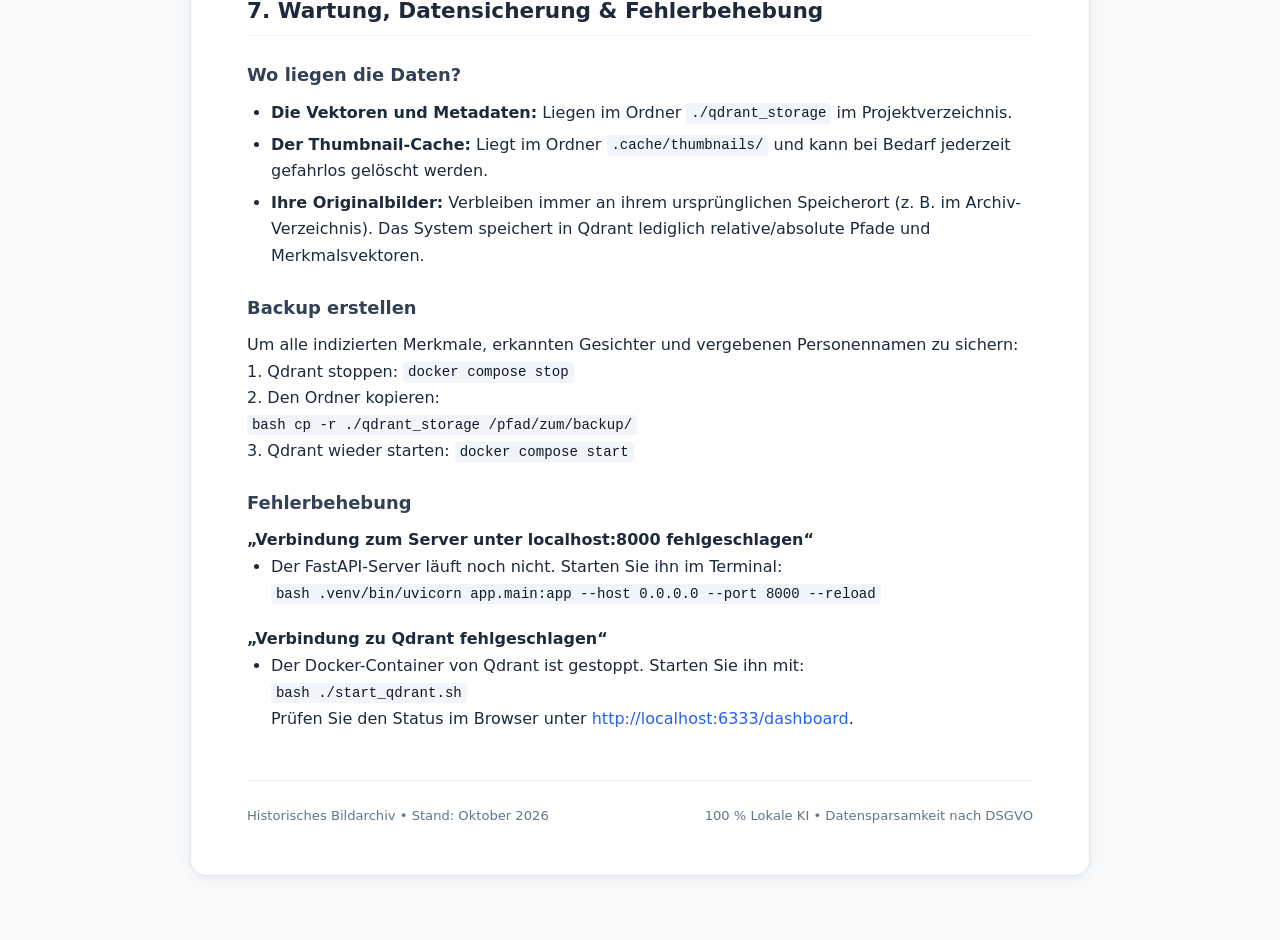
==== commit 5a65452b: "feat(editor): Rueckgaengig-Funktion (Undo/Redo) und Alles auf Null setzen fuer Bildbearbeitung" ====
--- a/anleitung.html
+++ b/anleitung.html
@@ -385,8 +385,10 @@
 <p>Klick auf ein beliebiges Bild öffnet die vergrößerte Detailansicht:<br />
 * <strong>Bild &amp; Bounding Boxes:</strong> Anzeige des Bildes mit interaktiven Markierungen aller erkannten Gesichter. Gesichtsrahmen lassen sich über den Button oben rechts jederzeit ein- oder ausblenden.<br />
 * <strong>Archiv-Metadaten &amp; Bearbeitung (Rechte Seitenleiste):</strong> <br />
-  * <em>Metadaten-Tab:</em> Strukturierte Übersicht mit Signatur, Titel, Datierung, Urheber, Abmessungen, Beschreibung, Iconclass und Lizenz. Metadaten können über den ✏️-Button direkt in SQLite editiert werden.<br />
-  * <em>Bearbeiten-Tab (Non-destruktiv):</em> Feinjustierung von Helligkeit, Kontrast, Gamma, Schärfung und Negativ-Invertierung. Mit dem Button <strong>„Original“</strong> (gedrückt halten) oder dem <strong>Split-Slider</strong> (Taste <code>S</code>) lässt sich das Vorher/Nachher-Ergebnis stufenlos vergleichen.<br />
+  * <em>Bearbeiten-Tab (Non-destruktiv):</em> Feinjustierung von Helligkeit, Kontrast, Gamma, Schärfung, Begradigung, Sättigung und Negativ-Invertierung.<br />
+    * <strong>↶ Rückgängig (Undo) &amp; ↷ Wiederholen (Redo):</strong> Jeder Bearbeitungsschritt (Schieberegler, Presets, Drehung, Spiegelung, Zuschnitt) wird in einem Verlaufspuffer gespeichert. Über die Buttons oder die Tastenkürzel <strong><code>Strg + Z</code></strong> (Rückgängig) und <strong><code>Strg + Y</code></strong> (Wiederholen) können Anpassungen schrittweise zurückgenommen oder wiederhergestellt werden.<br />
+    * <strong>↺ Alles auf Null:</strong> Setzt alle Regler, Transformationen und Zuschnitte mit einem Klick auf den neutralen Urzustand zurück (wird ebenfalls im Verlauf gesichert und kann bei versehentlichem Klick sofort per Rückgängig restauriert werden).<br />
+    * <strong>Vorher/Nachher-Vergleich:</strong> Mit dem Button <strong>„Original“</strong> (gedrückt halten) oder dem <strong>Split-Slider</strong> (Taste <code>S</code>) lässt sich das Ergebnis jederzeit stufenlos mit dem Original vergleichen.<br />
 * <strong>Zweiblatt-Logik &amp; 3D-Karten-Flip (Recto / Verso):</strong><br />
   * Handelt es sich um ein Vorder-/Rückseiten-Paar (z. B. <code>foto_01_r.jpg</code> und <code>foto_01_v.jpg</code> oder <code>_recto</code>/<code>_verso</code>, <code>_vorderseite</code>/<code>_rueckseite</code>, <code>_a</code>/<code>_b</code>), erkennt das System die Partnerdatei automatisch.<br />
   * In der Menüleiste erscheint der Button <strong><code>🔁 Rückseite / Vorderseite</code></strong>. Durch Klick oder die Schnelltaste <strong><code>V</code></strong> bzw. <strong><code>U</code></strong> dreht sich das Bild in einer flüssigen 3D-Karten-Animation um 180° um.<br />
@@ -459,6 +461,14 @@
 <tr>
 <td style="text-align: left;"><strong><code>/</code></strong></td>
 <td style="text-align: left;">Suchfeld sofort fokussieren und Eingabe beginnen</td>
+</tr>
+<tr>
+<td style="text-align: left;"><strong><code>Strg</code> + <code>Z</code></strong></td>
+<td style="text-align: left;">Letzte Bildbearbeitung rückgängig machen (Undo)</td>
+</tr>
+<tr>
+<td style="text-align: left;"><strong><code>Strg</code> + <code>Y</code></strong></td>
+<td style="text-align: left;">Rückgängig gemachte Bildbearbeitung wiederherstellen (Redo)</td>
 </tr>
 <tr>
 <td style="text-align: left;"><strong><code>?</code></strong></td>
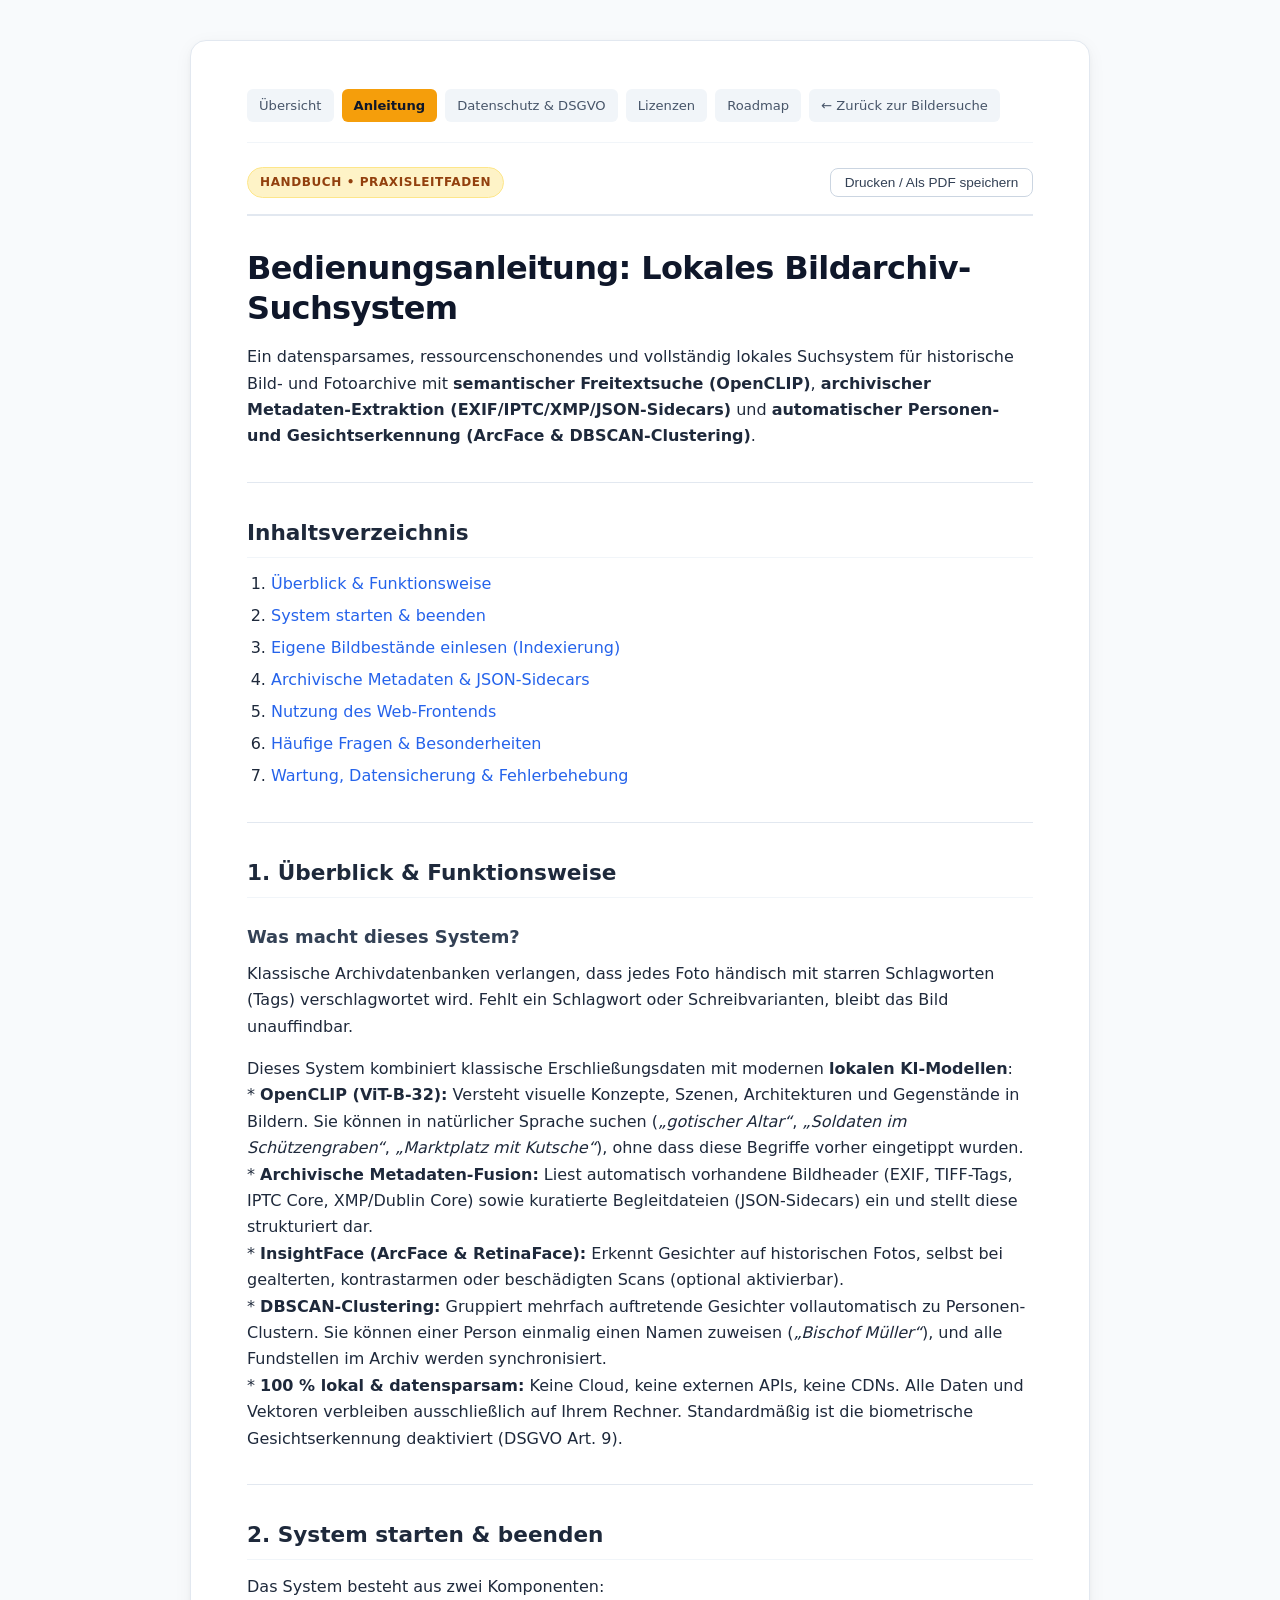
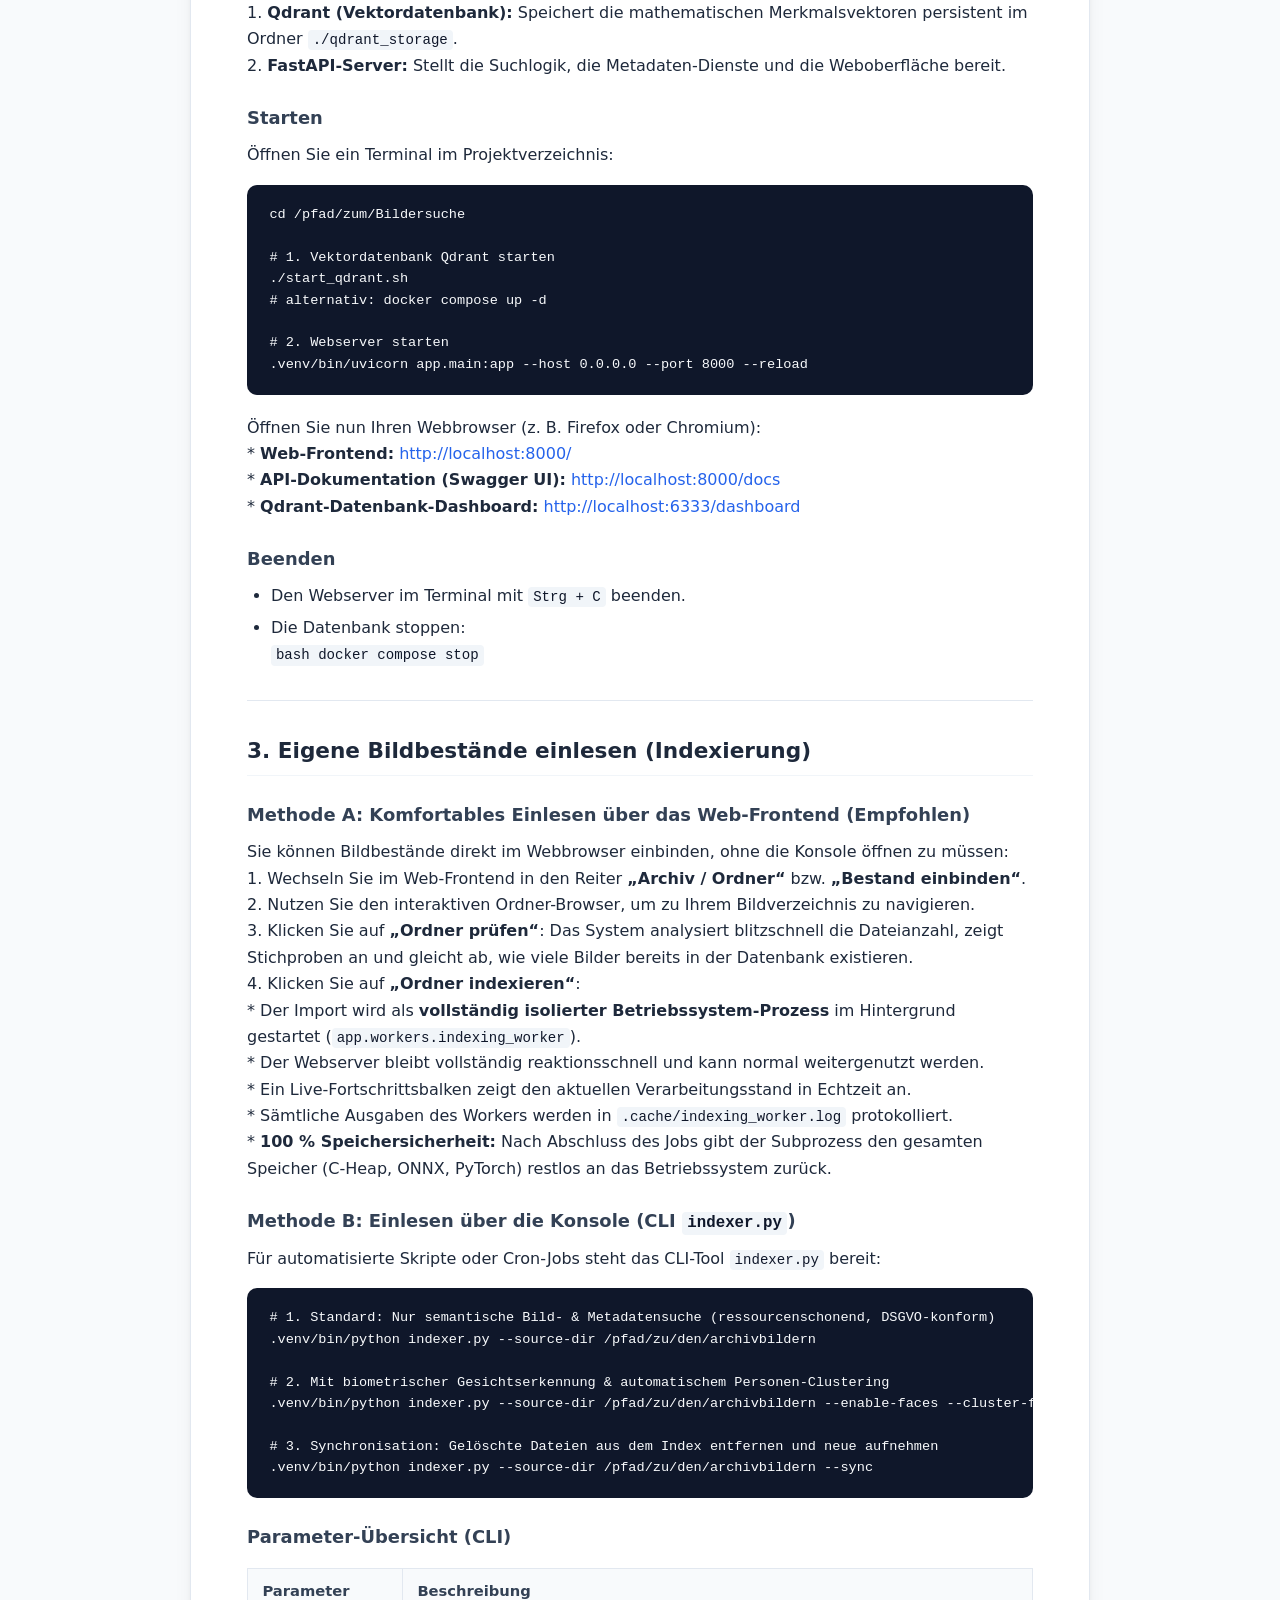
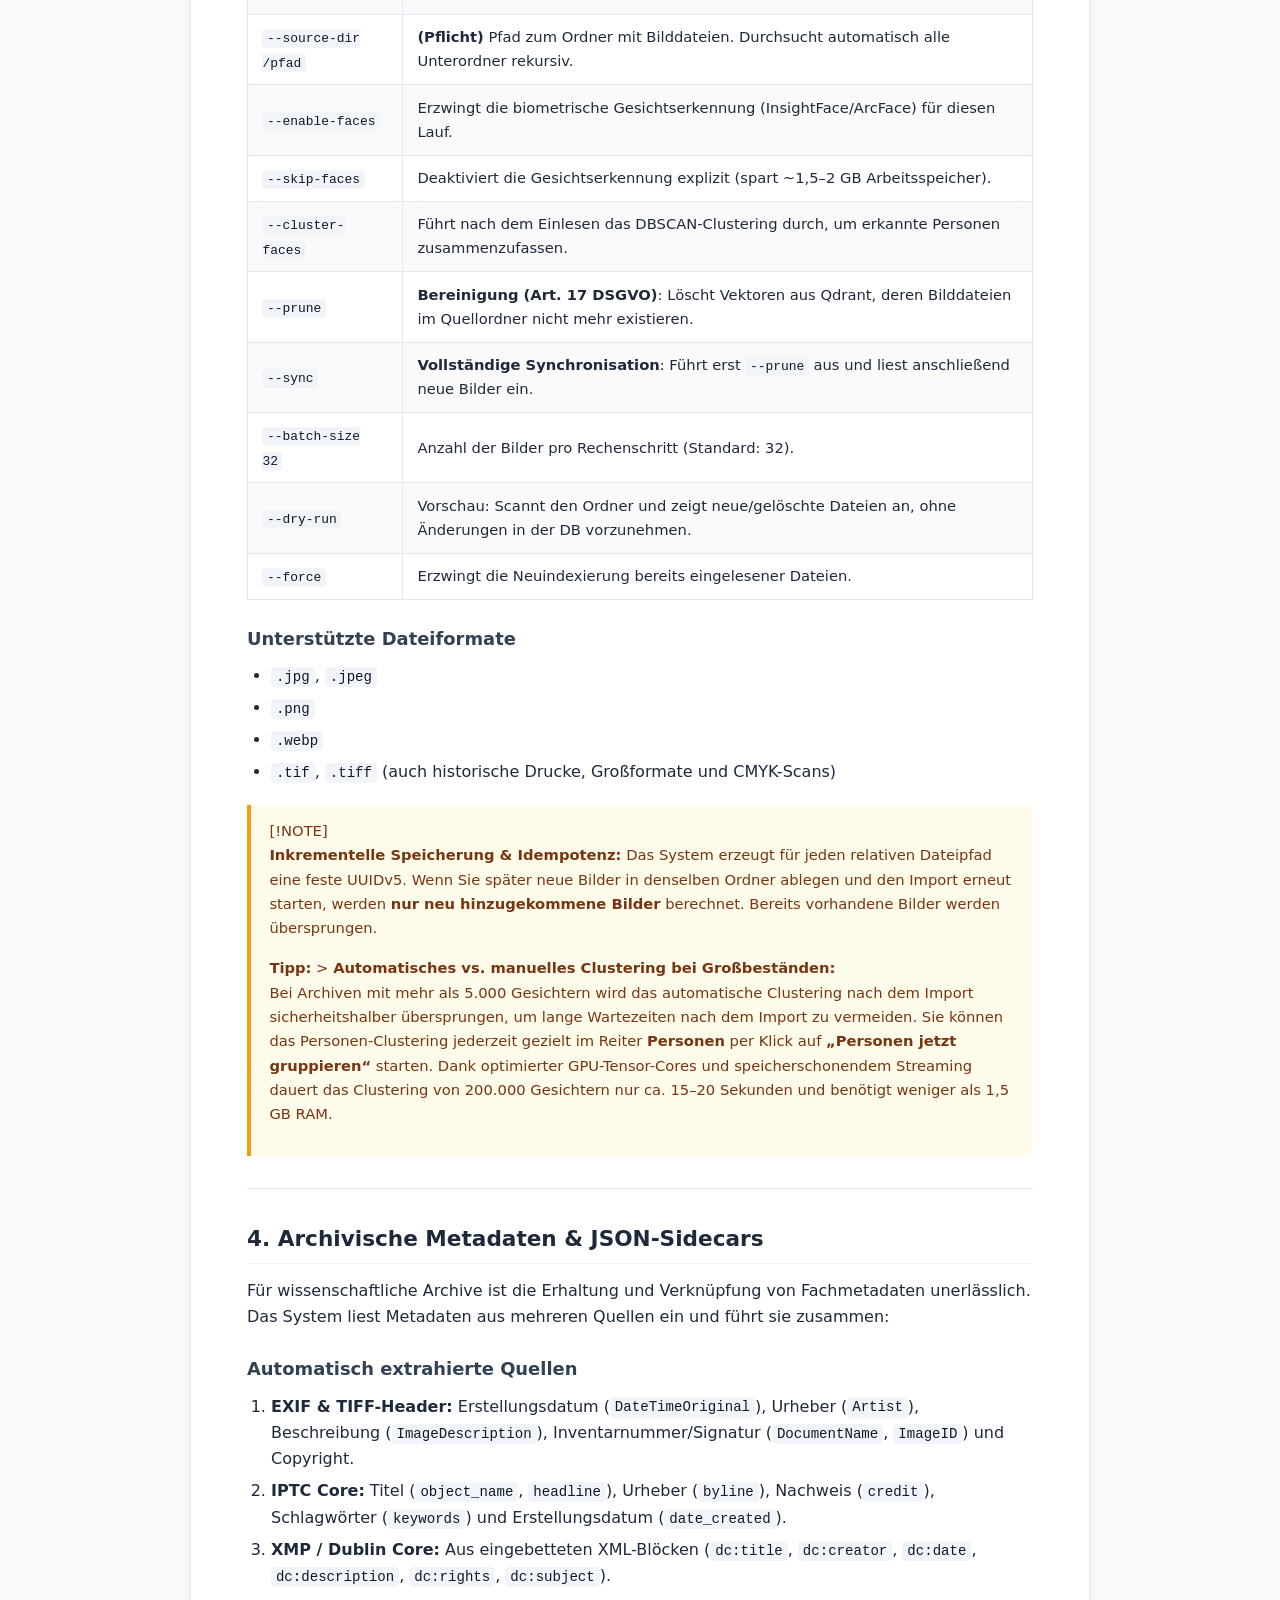
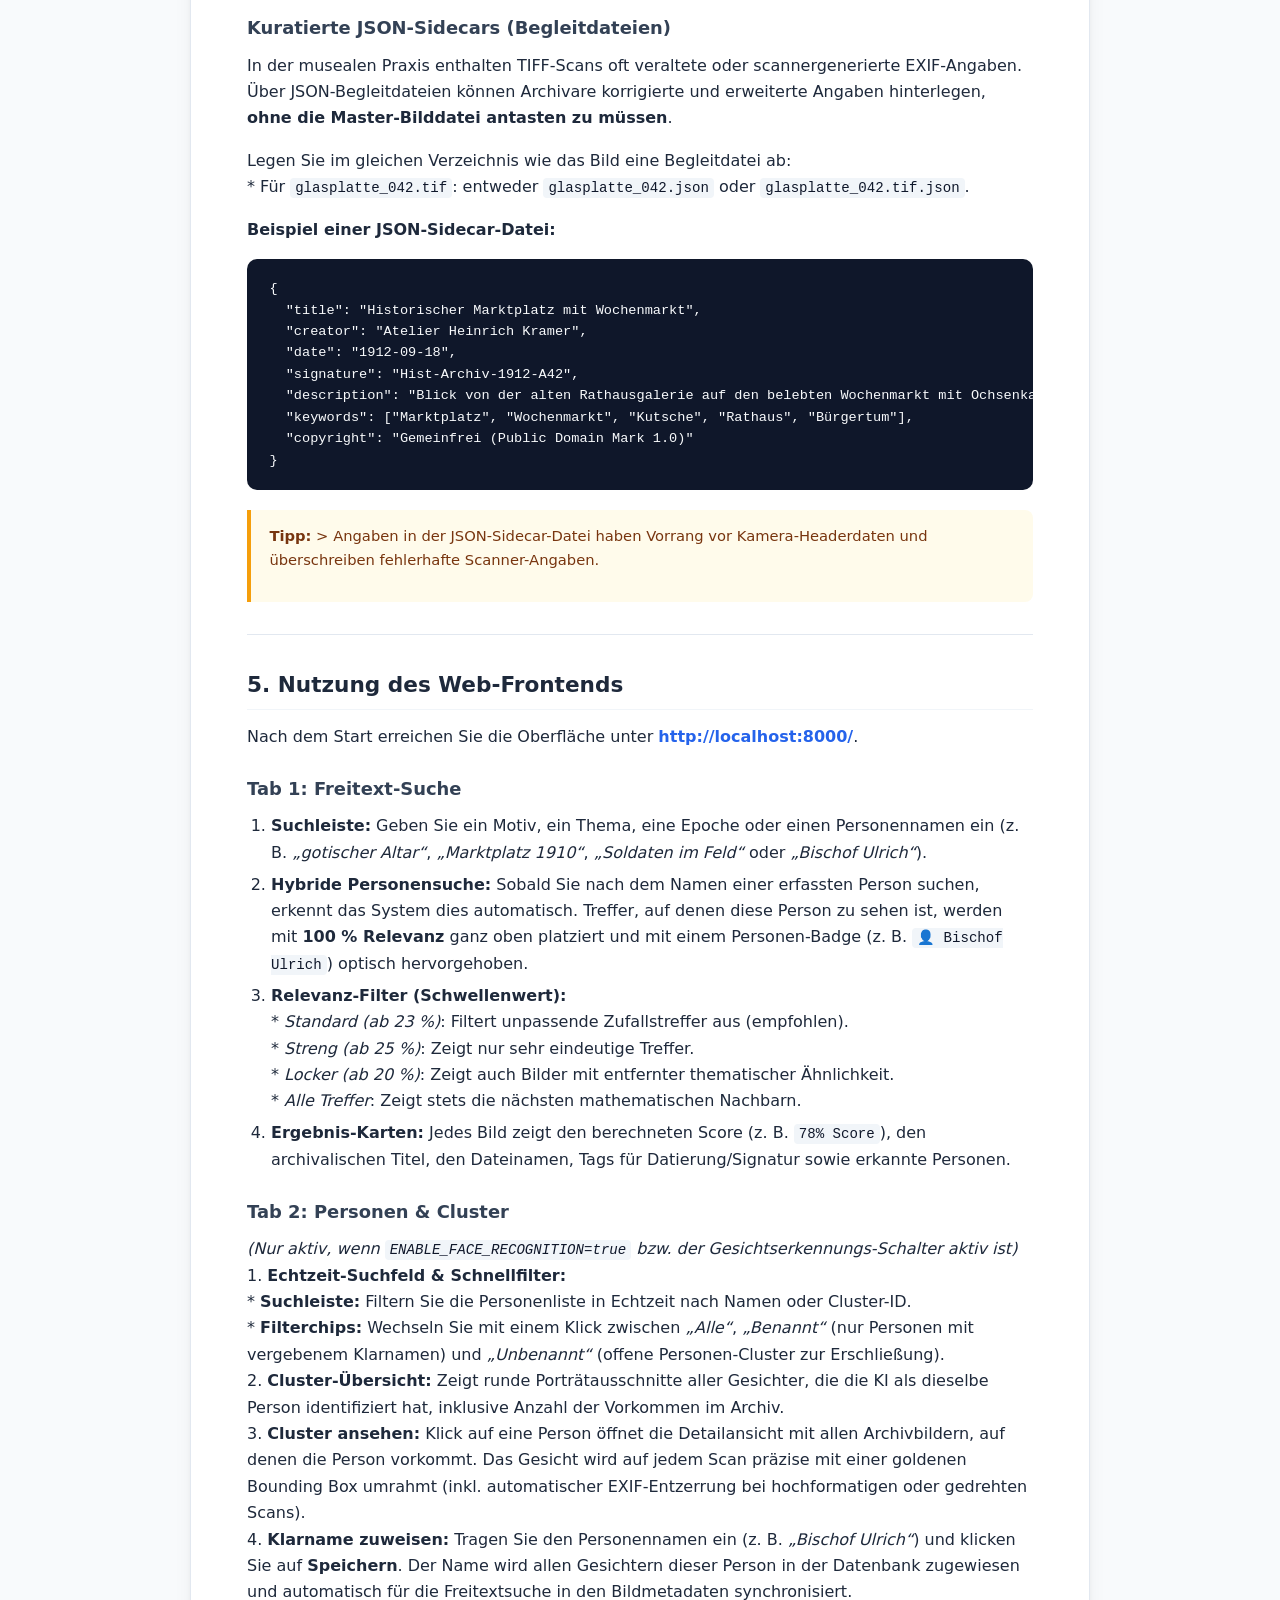
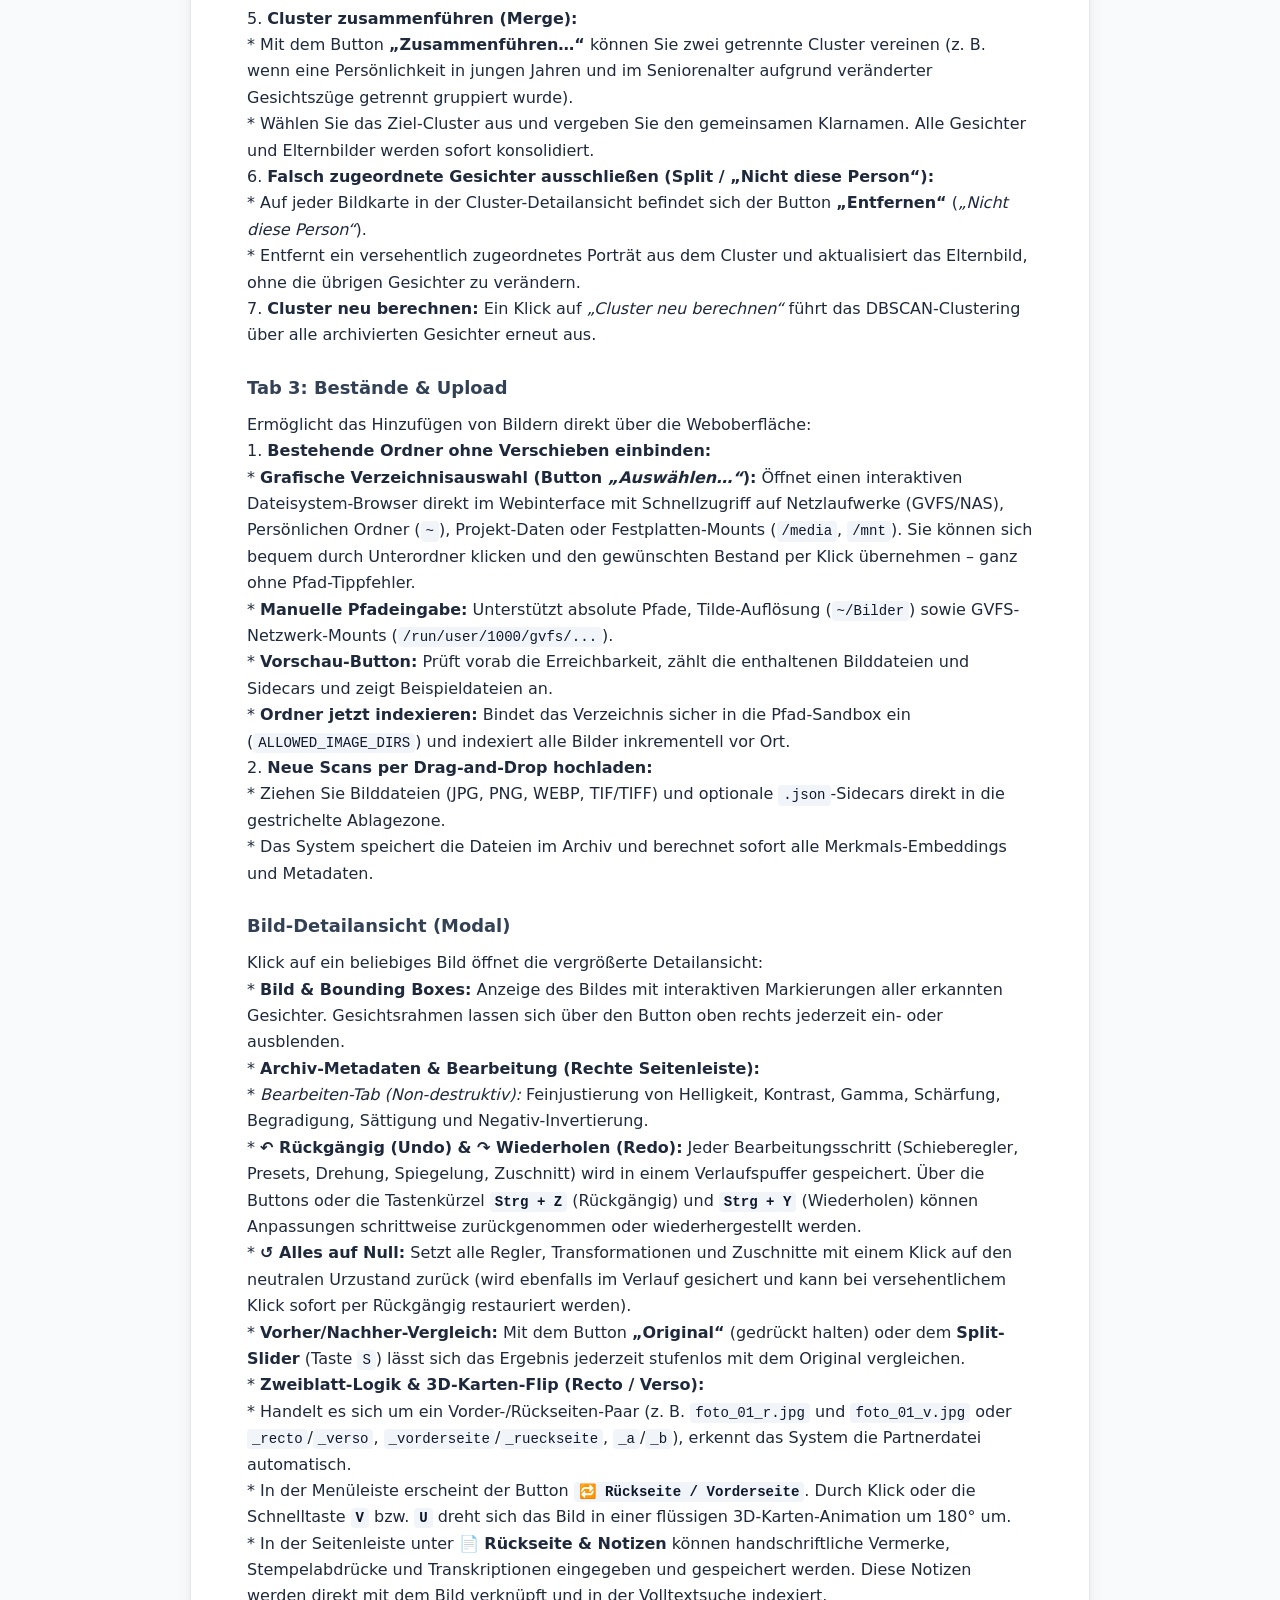
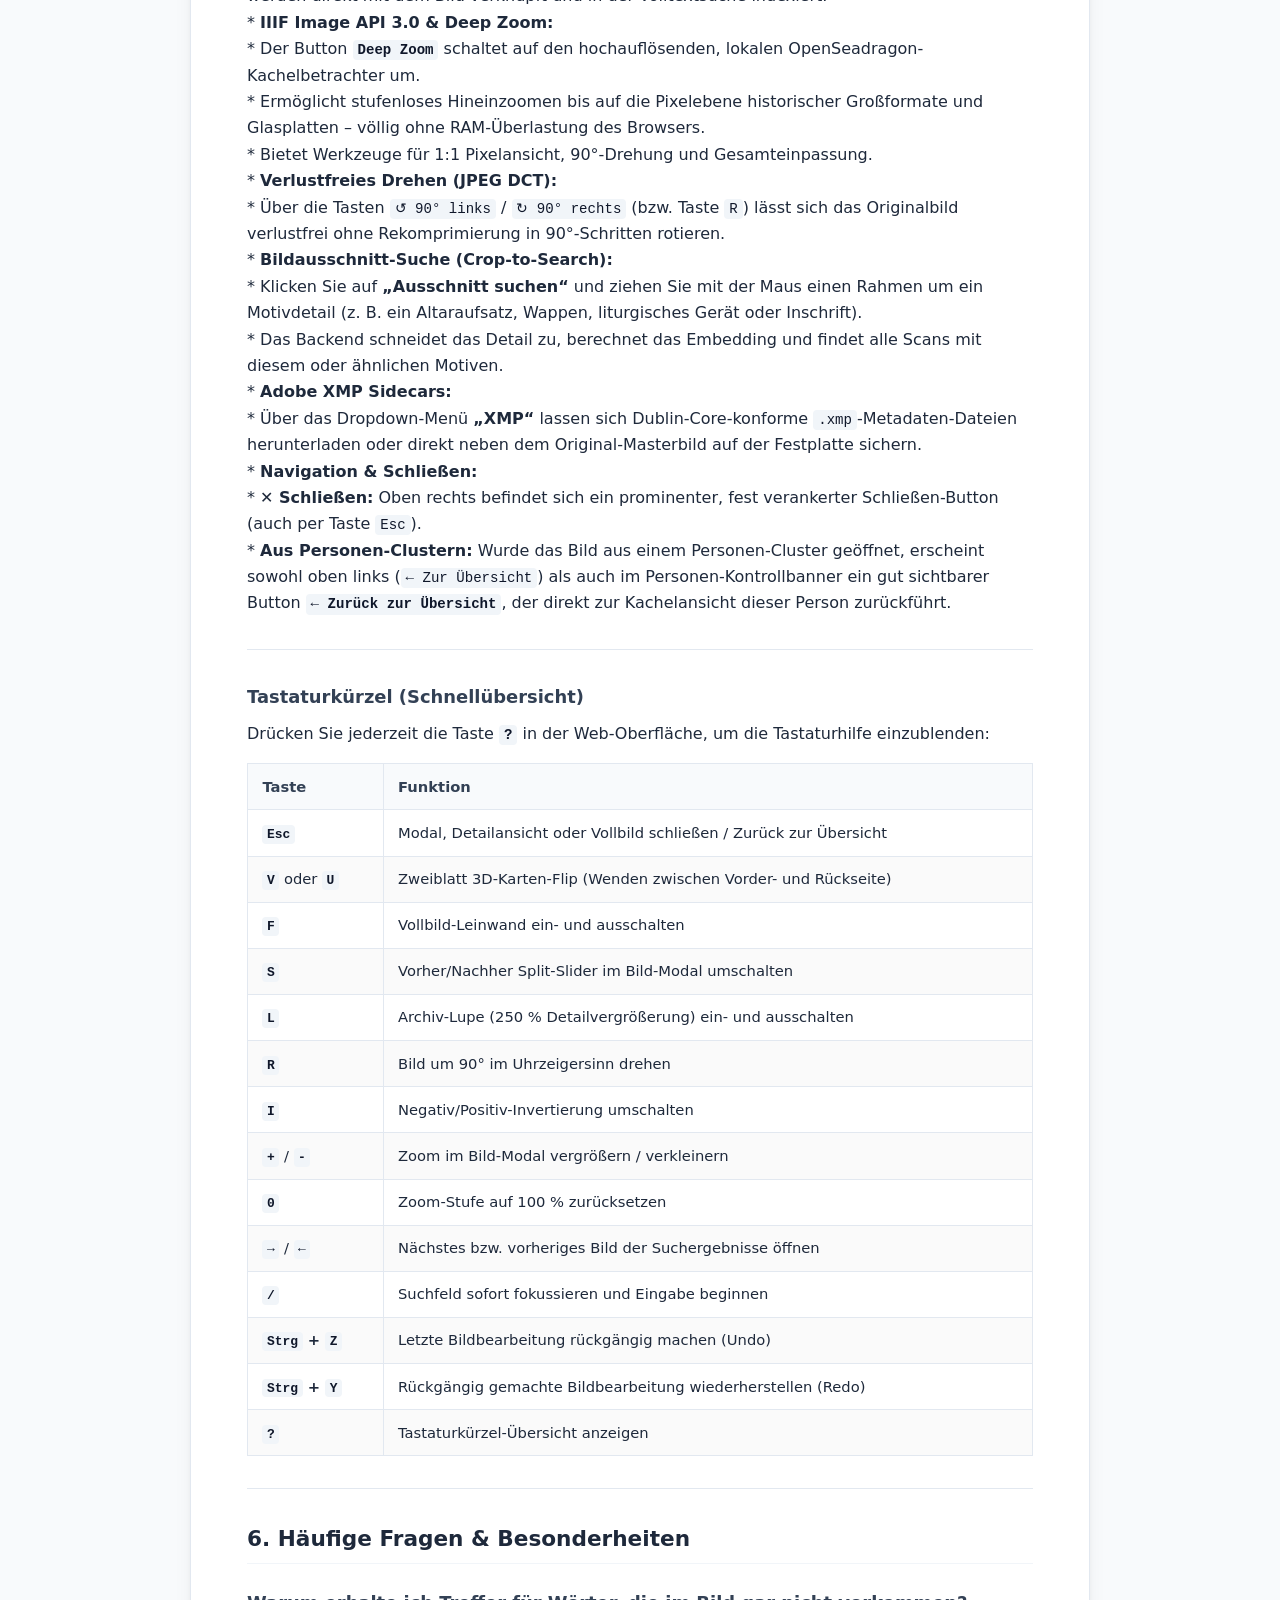
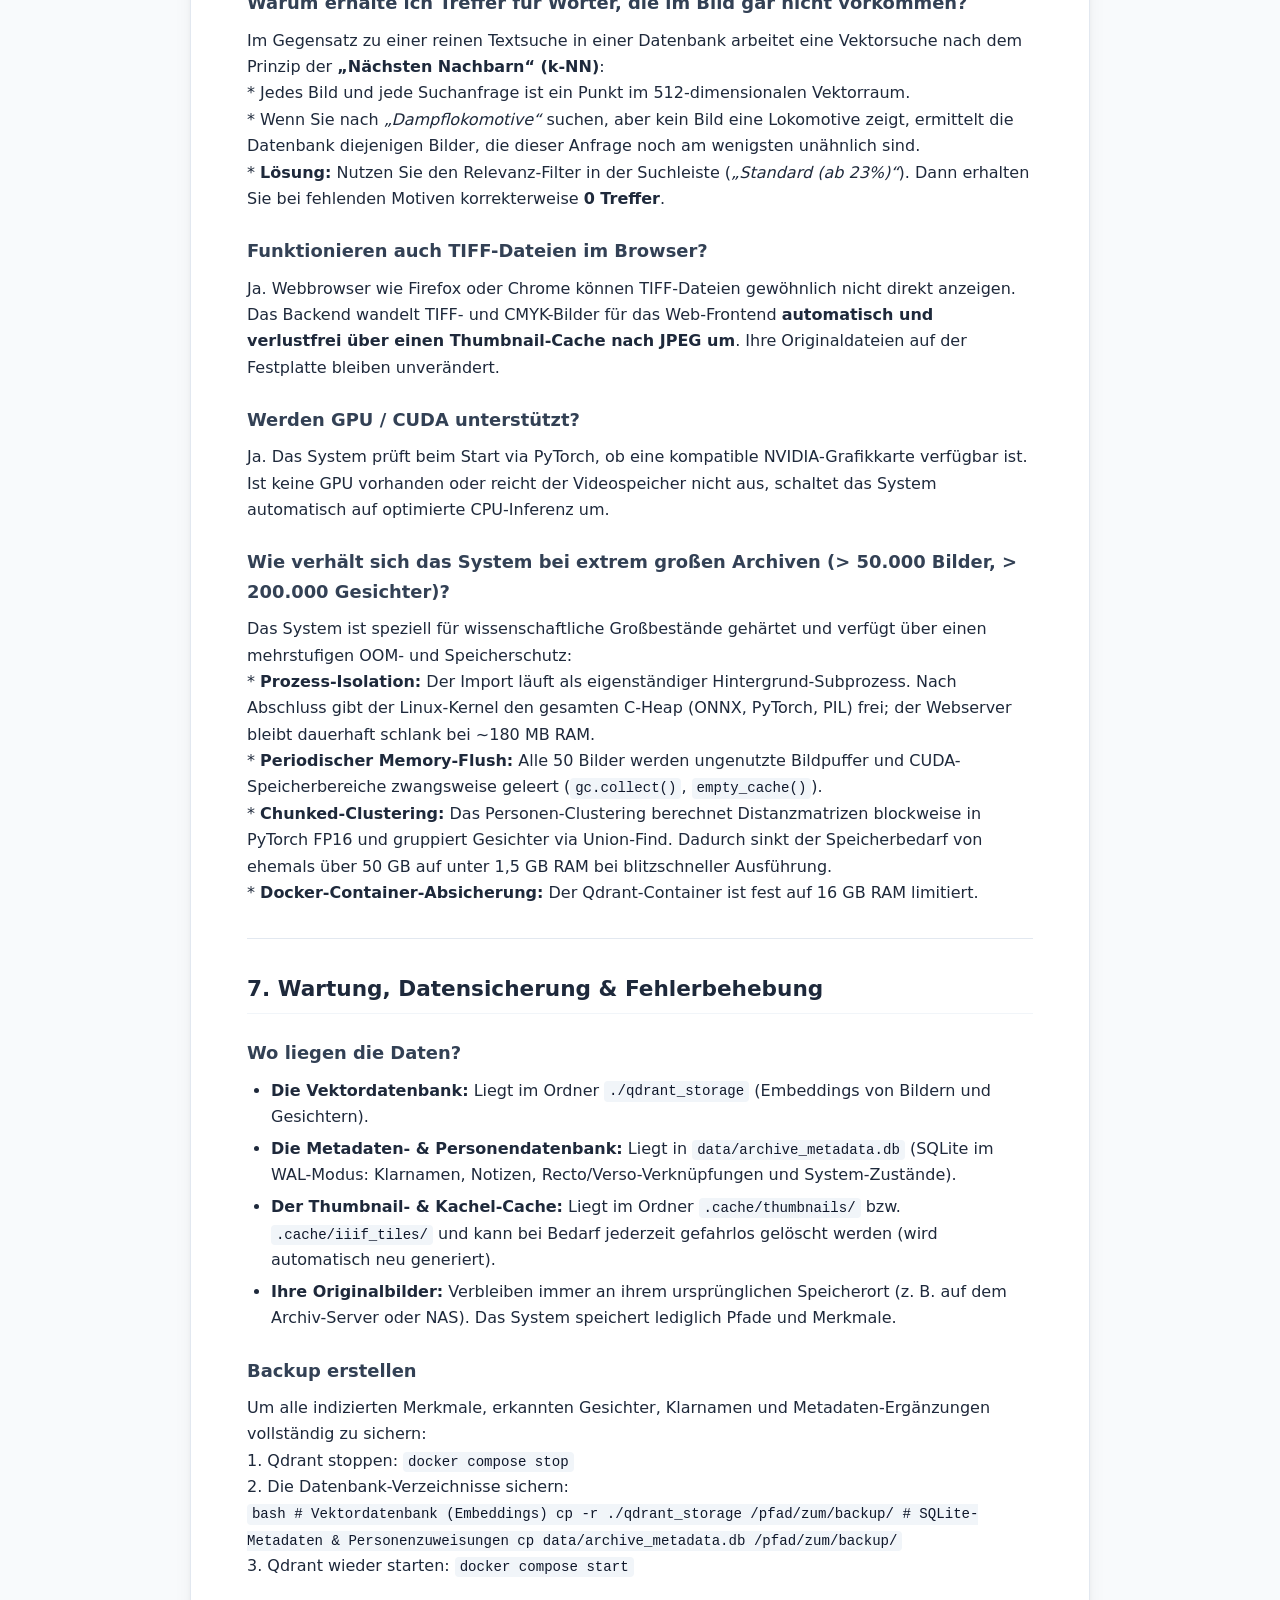
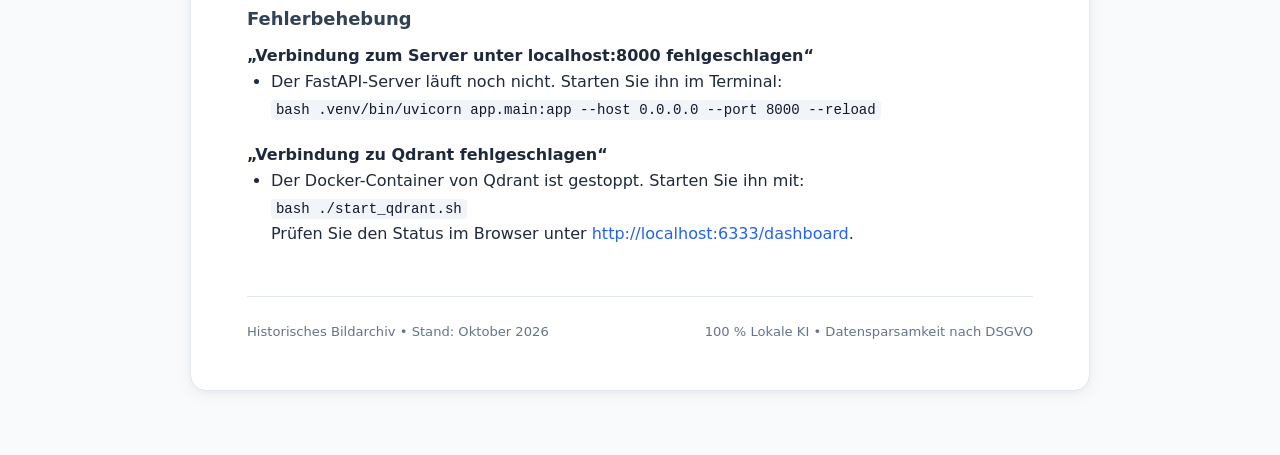
==== commit aacd5d10: "docs: Dokumentation für OOM-Schutz, Prozess-Isolation und Großarchiv-Skalierung aktualisiert - READM" ====
--- a/anleitung.html
+++ b/anleitung.html
@@ -246,8 +246,19 @@
 </ul>
 <hr />
 <h2 id="3-eigene-bildbestande-einlesen-indexierung">3. Eigene Bildbestände einlesen (Indexierung)</h2>
-<p>Das Einlesen neuer oder bestehender Bildordner erfolgt über das CLI-Skript <code>indexer.py</code>.</p>
-<h3 id="grundbefehle">Grundbefehle</h3>
+<h3 id="methode-a-komfortables-einlesen-uber-das-web-frontend-empfohlen">Methode A: Komfortables Einlesen über das Web-Frontend (Empfohlen)</h3>
+<p>Sie können Bildbestände direkt im Webbrowser einbinden, ohne die Konsole öffnen zu müssen:<br />
+1. Wechseln Sie im Web-Frontend in den Reiter <strong>„Archiv / Ordner“</strong> bzw. <strong>„Bestand einbinden“</strong>.<br />
+2. Nutzen Sie den interaktiven Ordner-Browser, um zu Ihrem Bildverzeichnis zu navigieren.<br />
+3. Klicken Sie auf <strong>„Ordner prüfen“</strong>: Das System analysiert blitzschnell die Dateianzahl, zeigt Stichproben an und gleicht ab, wie viele Bilder bereits in der Datenbank existieren.<br />
+4. Klicken Sie auf <strong>„Ordner indexieren“</strong>:<br />
+   * Der Import wird als <strong>vollständig isolierter Betriebssystem-Prozess</strong> im Hintergrund gestartet (<code>app.workers.indexing_worker</code>).<br />
+   * Der Webserver bleibt vollständig reaktionsschnell und kann normal weitergenutzt werden.<br />
+   * Ein Live-Fortschrittsbalken zeigt den aktuellen Verarbeitungsstand in Echtzeit an.<br />
+   * Sämtliche Ausgaben des Workers werden in <code>.cache/indexing_worker.log</code> protokolliert.<br />
+   * <strong>100 % Speichersicherheit:</strong> Nach Abschluss des Jobs gibt der Subprozess den gesamten Speicher (C-Heap, ONNX, PyTorch) restlos an das Betriebssystem zurück.</p>
+<h3 id="methode-b-einlesen-uber-die-konsole-cli-indexerpy">Methode B: Einlesen über die Konsole (CLI <code>indexer.py</code>)</h3>
+<p>Für automatisierte Skripte oder Cron-Jobs steht das CLI-Tool <code>indexer.py</code> bereit:</p>
 <pre><code class="language-bash"># 1. Standard: Nur semantische Bild- &amp; Metadatensuche (ressourcenschonend, DSGVO-konform)
 .venv/bin/python indexer.py --source-dir /pfad/zu/den/archivbildern
 
@@ -257,7 +268,7 @@
 # 3. Synchronisation: Gelöschte Dateien aus dem Index entfernen und neue aufnehmen
 .venv/bin/python indexer.py --source-dir /pfad/zu/den/archivbildern --sync
 </code></pre>
-<h3 id="parameter-ubersicht">Parameter-Übersicht</h3>
+<h3 id="parameter-ubersicht-cli">Parameter-Übersicht (CLI)</h3>
 <table>
 <thead>
 <tr>
@@ -280,7 +291,7 @@
 </tr>
 <tr>
 <td style="text-align: left;"><code>--cluster-faces</code></td>
-<td style="text-align: left;">Führt nach dem Einlesen automatisch das DBSCAN-Clustering durch, um erkannte Personen zusammenzufassen.</td>
+<td style="text-align: left;">Führt nach dem Einlesen das DBSCAN-Clustering durch, um erkannte Personen zusammenzufassen.</td>
 </tr>
 <tr>
 <td style="text-align: left;"><code>--prune</code></td>
@@ -313,7 +324,9 @@
 </ul>
 <blockquote>
 <p>[!NOTE]<br />
-<strong>Inkrementelle Speicherung &amp; Idempotenz:</strong> Das Skript erzeugt für jeden relativen Dateipfad eine feste UUIDv5. Wenn Sie später neue Bilder in denselben Ordner ablegen und den Befehl erneut starten, werden <strong>nur neu hinzugekommene Bilder</strong> berechnet. Bereits vorhandene Bilder werden übersprungen.</p>
+<strong>Inkrementelle Speicherung &amp; Idempotenz:</strong> Das System erzeugt für jeden relativen Dateipfad eine feste UUIDv5. Wenn Sie später neue Bilder in denselben Ordner ablegen und den Import erneut starten, werden <strong>nur neu hinzugekommene Bilder</strong> berechnet. Bereits vorhandene Bilder werden übersprungen.</p>
+<p><strong>Tipp:</strong> &gt; <strong>Automatisches vs. manuelles Clustering bei Großbeständen:</strong><br />
+Bei Archiven mit mehr als 5.000 Gesichtern wird das automatische Clustering nach dem Import sicherheitshalber übersprungen, um lange Wartezeiten nach dem Import zu vermeiden. Sie können das Personen-Clustering jederzeit gezielt im Reiter <strong>Personen</strong> per Klick auf <strong>„Personen jetzt gruppieren“</strong> starten. Dank optimierter GPU-Tensor-Cores und speicherschonendem Streaming dauert das Clustering von 200.000 Gesichtern nur ca. 15–20 Sekunden und benötigt weniger als 1,5 GB RAM.</p>
 </blockquote>
 <hr />
 <h2 id="4-archivische-metadaten-json-sidecars">4. Archivische Metadaten &amp; JSON-Sidecars</h2>
@@ -487,20 +500,30 @@
 <p>Ja. Webbrowser wie Firefox oder Chrome können TIFF-Dateien gewöhnlich nicht direkt anzeigen. Das Backend wandelt TIFF- und CMYK-Bilder für das Web-Frontend <strong>automatisch und verlustfrei über einen Thumbnail-Cache nach JPEG um</strong>. Ihre Originaldateien auf der Festplatte bleiben unverändert.</p>
 <h3 id="werden-gpu-cuda-unterstutzt">Werden GPU / CUDA unterstützt?</h3>
 <p>Ja. Das System prüft beim Start via PyTorch, ob eine kompatible NVIDIA-Grafikkarte verfügbar ist. Ist keine GPU vorhanden oder reicht der Videospeicher nicht aus, schaltet das System automatisch auf optimierte CPU-Inferenz um.</p>
+<h3 id="wie-verhalt-sich-das-system-bei-extrem-groen-archiven-50000-bilder-200000-gesichter">Wie verhält sich das System bei extrem großen Archiven (&gt; 50.000 Bilder, &gt; 200.000 Gesichter)?</h3>
+<p>Das System ist speziell für wissenschaftliche Großbestände gehärtet und verfügt über einen mehrstufigen OOM- und Speicherschutz:<br />
+* <strong>Prozess-Isolation:</strong> Der Import läuft als eigenständiger Hintergrund-Subprozess. Nach Abschluss gibt der Linux-Kernel den gesamten C-Heap (ONNX, PyTorch, PIL) frei; der Webserver bleibt dauerhaft schlank bei ~180 MB RAM.<br />
+* <strong>Periodischer Memory-Flush:</strong> Alle 50 Bilder werden ungenutzte Bildpuffer und CUDA-Speicherbereiche zwangsweise geleert (<code>gc.collect()</code>, <code>empty_cache()</code>).<br />
+* <strong>Chunked-Clustering:</strong> Das Personen-Clustering berechnet Distanzmatrizen blockweise in PyTorch FP16 und gruppiert Gesichter via Union-Find. Dadurch sinkt der Speicherbedarf von ehemals über 50 GB auf unter 1,5 GB RAM bei blitzschneller Ausführung.<br />
+* <strong>Docker-Container-Absicherung:</strong> Der Qdrant-Container ist fest auf 16 GB RAM limitiert.</p>
 <hr />
 <h2 id="7-wartung-datensicherung-fehlerbehebung">7. Wartung, Datensicherung &amp; Fehlerbehebung</h2>
 <h3 id="wo-liegen-die-daten">Wo liegen die Daten?</h3>
 <ul>
-<li><strong>Die Vektoren und Metadaten:</strong> Liegen im Ordner <code>./qdrant_storage</code> im Projektverzeichnis.</li>
-<li><strong>Der Thumbnail-Cache:</strong> Liegt im Ordner <code>.cache/thumbnails/</code> und kann bei Bedarf jederzeit gefahrlos gelöscht werden.</li>
-<li><strong>Ihre Originalbilder:</strong> Verbleiben immer an ihrem ursprünglichen Speicherort (z. B. im Archiv-Verzeichnis). Das System speichert in Qdrant lediglich relative/absolute Pfade und Merkmalsvektoren.</li>
+<li><strong>Die Vektordatenbank:</strong> Liegt im Ordner <code>./qdrant_storage</code> (Embeddings von Bildern und Gesichtern).</li>
+<li><strong>Die Metadaten- &amp; Personendatenbank:</strong> Liegt in <code>data/archive_metadata.db</code> (SQLite im WAL-Modus: Klarnamen, Notizen, Recto/Verso-Verknüpfungen und System-Zustände).</li>
+<li><strong>Der Thumbnail- &amp; Kachel-Cache:</strong> Liegt im Ordner <code>.cache/thumbnails/</code> bzw. <code>.cache/iiif_tiles/</code> und kann bei Bedarf jederzeit gefahrlos gelöscht werden (wird automatisch neu generiert).</li>
+<li><strong>Ihre Originalbilder:</strong> Verbleiben immer an ihrem ursprünglichen Speicherort (z. B. auf dem Archiv-Server oder NAS). Das System speichert lediglich Pfade und Merkmale.</li>
 </ul>
 <h3 id="backup-erstellen">Backup erstellen</h3>
-<p>Um alle indizierten Merkmale, erkannten Gesichter und vergebenen Personennamen zu sichern:<br />
+<p>Um alle indizierten Merkmale, erkannten Gesichter, Klarnamen und Metadaten-Ergänzungen vollständig zu sichern:<br />
 1. Qdrant stoppen: <code>docker compose stop</code><br />
-2. Den Ordner kopieren:<br />
+2. Die Datenbank-Verzeichnisse sichern:<br />
 <code>bash
-   cp -r ./qdrant_storage /pfad/zum/backup/</code><br />
+   # Vektordatenbank (Embeddings)
+   cp -r ./qdrant_storage /pfad/zum/backup/
+   # SQLite-Metadaten &amp; Personenzuweisungen
+   cp data/archive_metadata.db /pfad/zum/backup/</code><br />
 3. Qdrant wieder starten: <code>docker compose start</code></p>
 <h3 id="fehlerbehebung">Fehlerbehebung</h3>
 <h4 id="verbindung-zum-server-unter-localhost8000-fehlgeschlagen">„Verbindung zum Server unter localhost:8000 fehlgeschlagen“</h4>
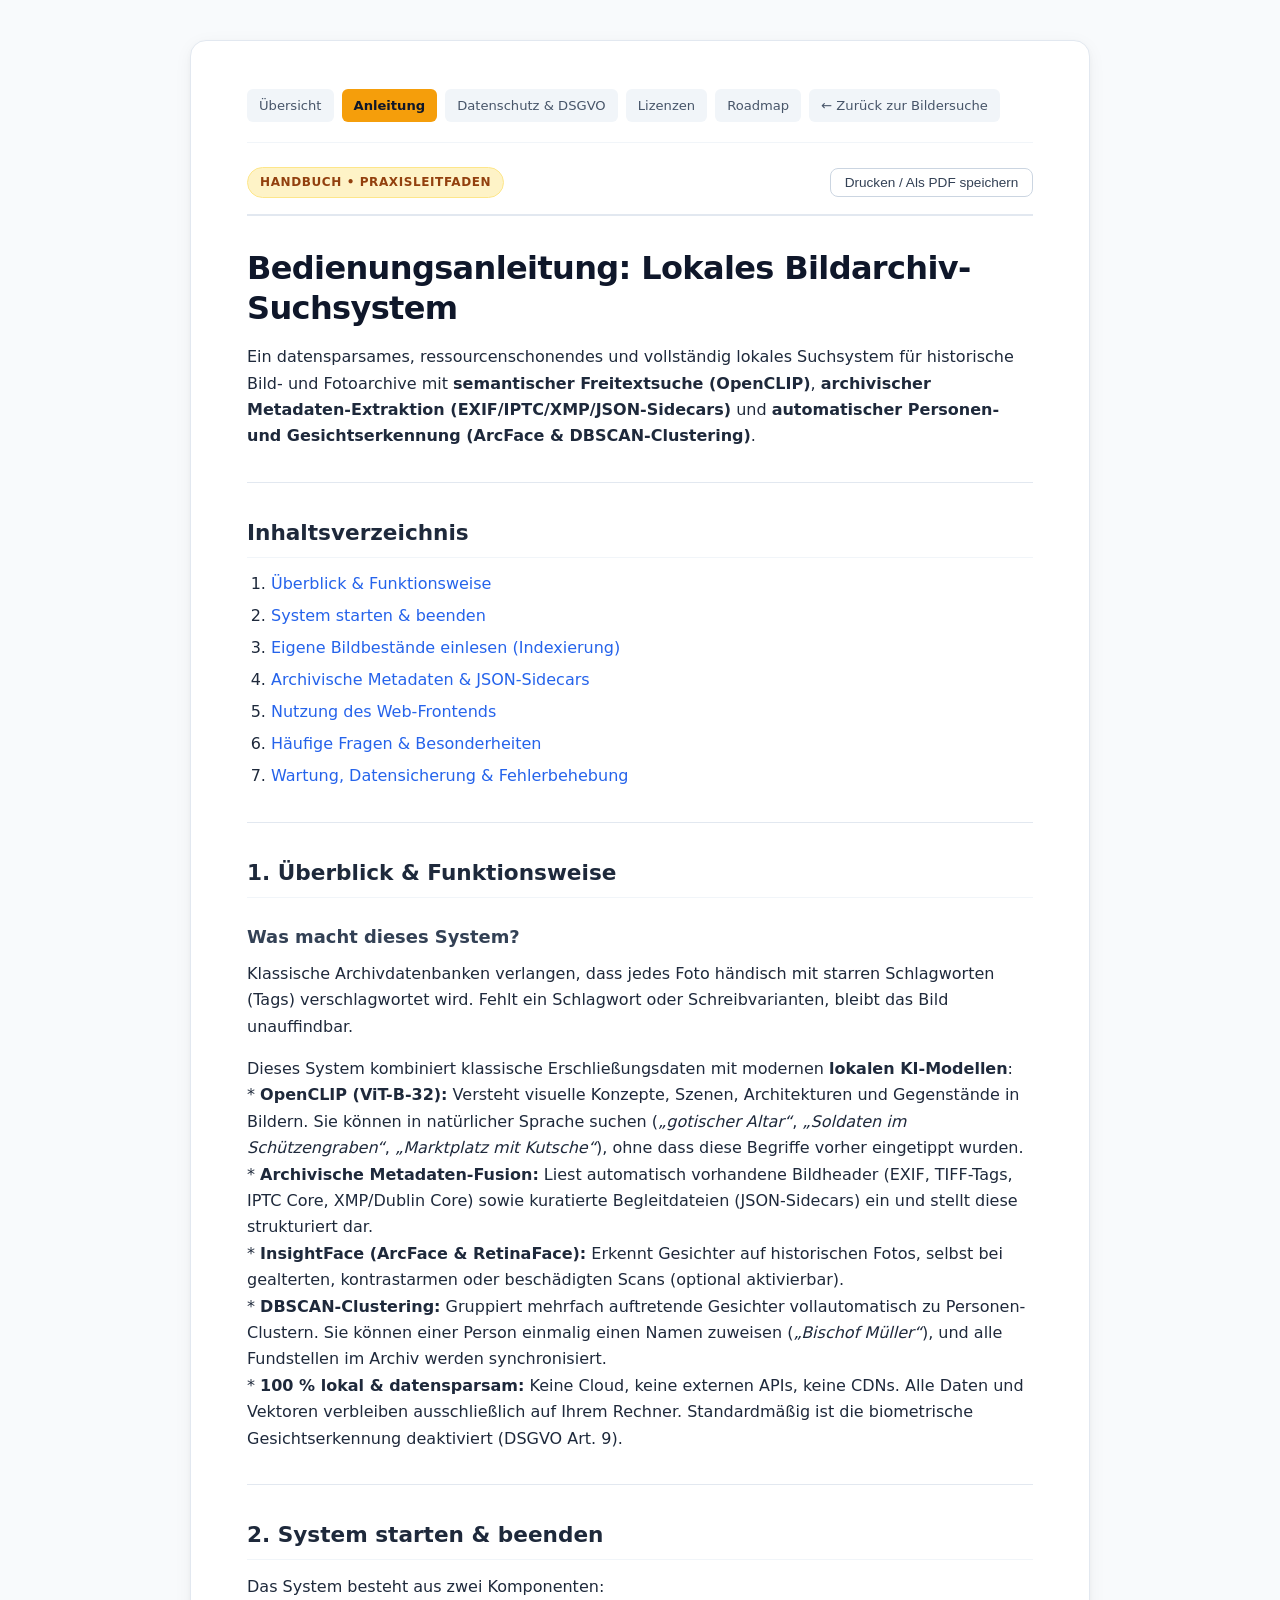
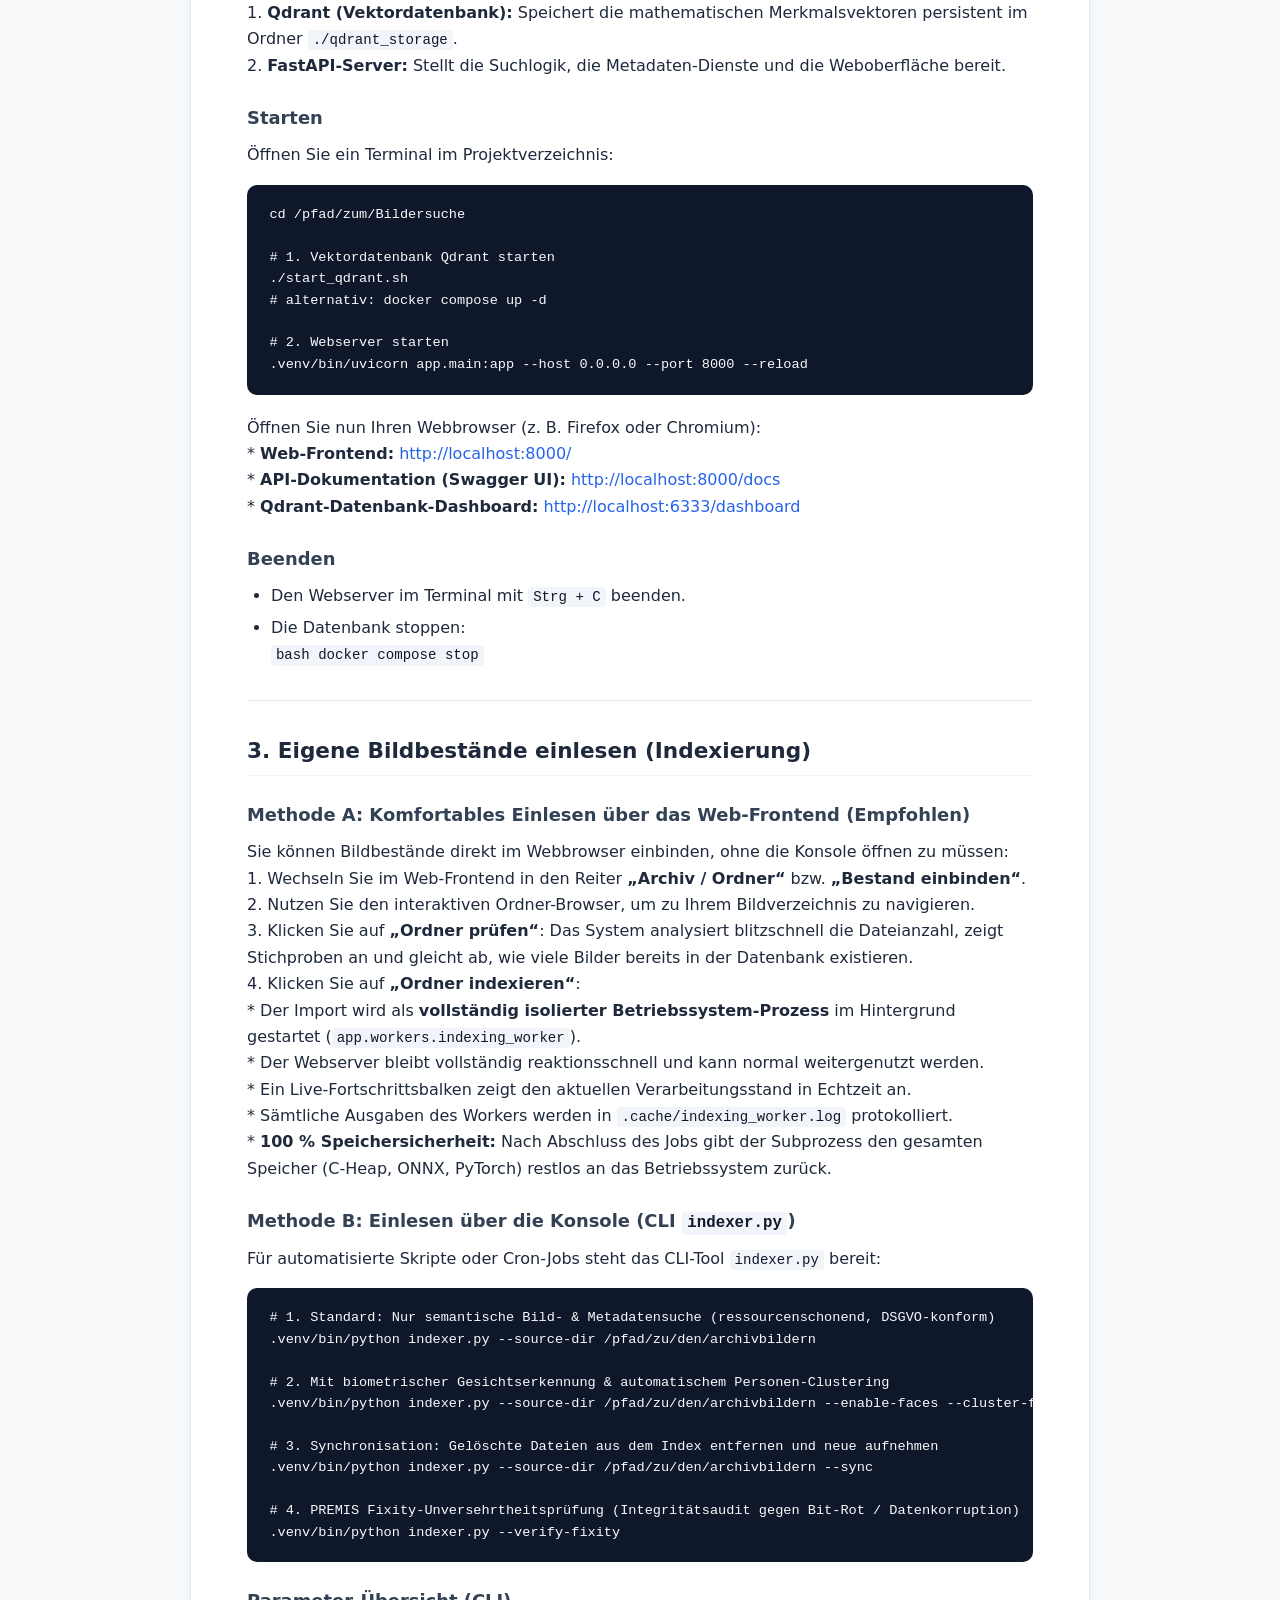
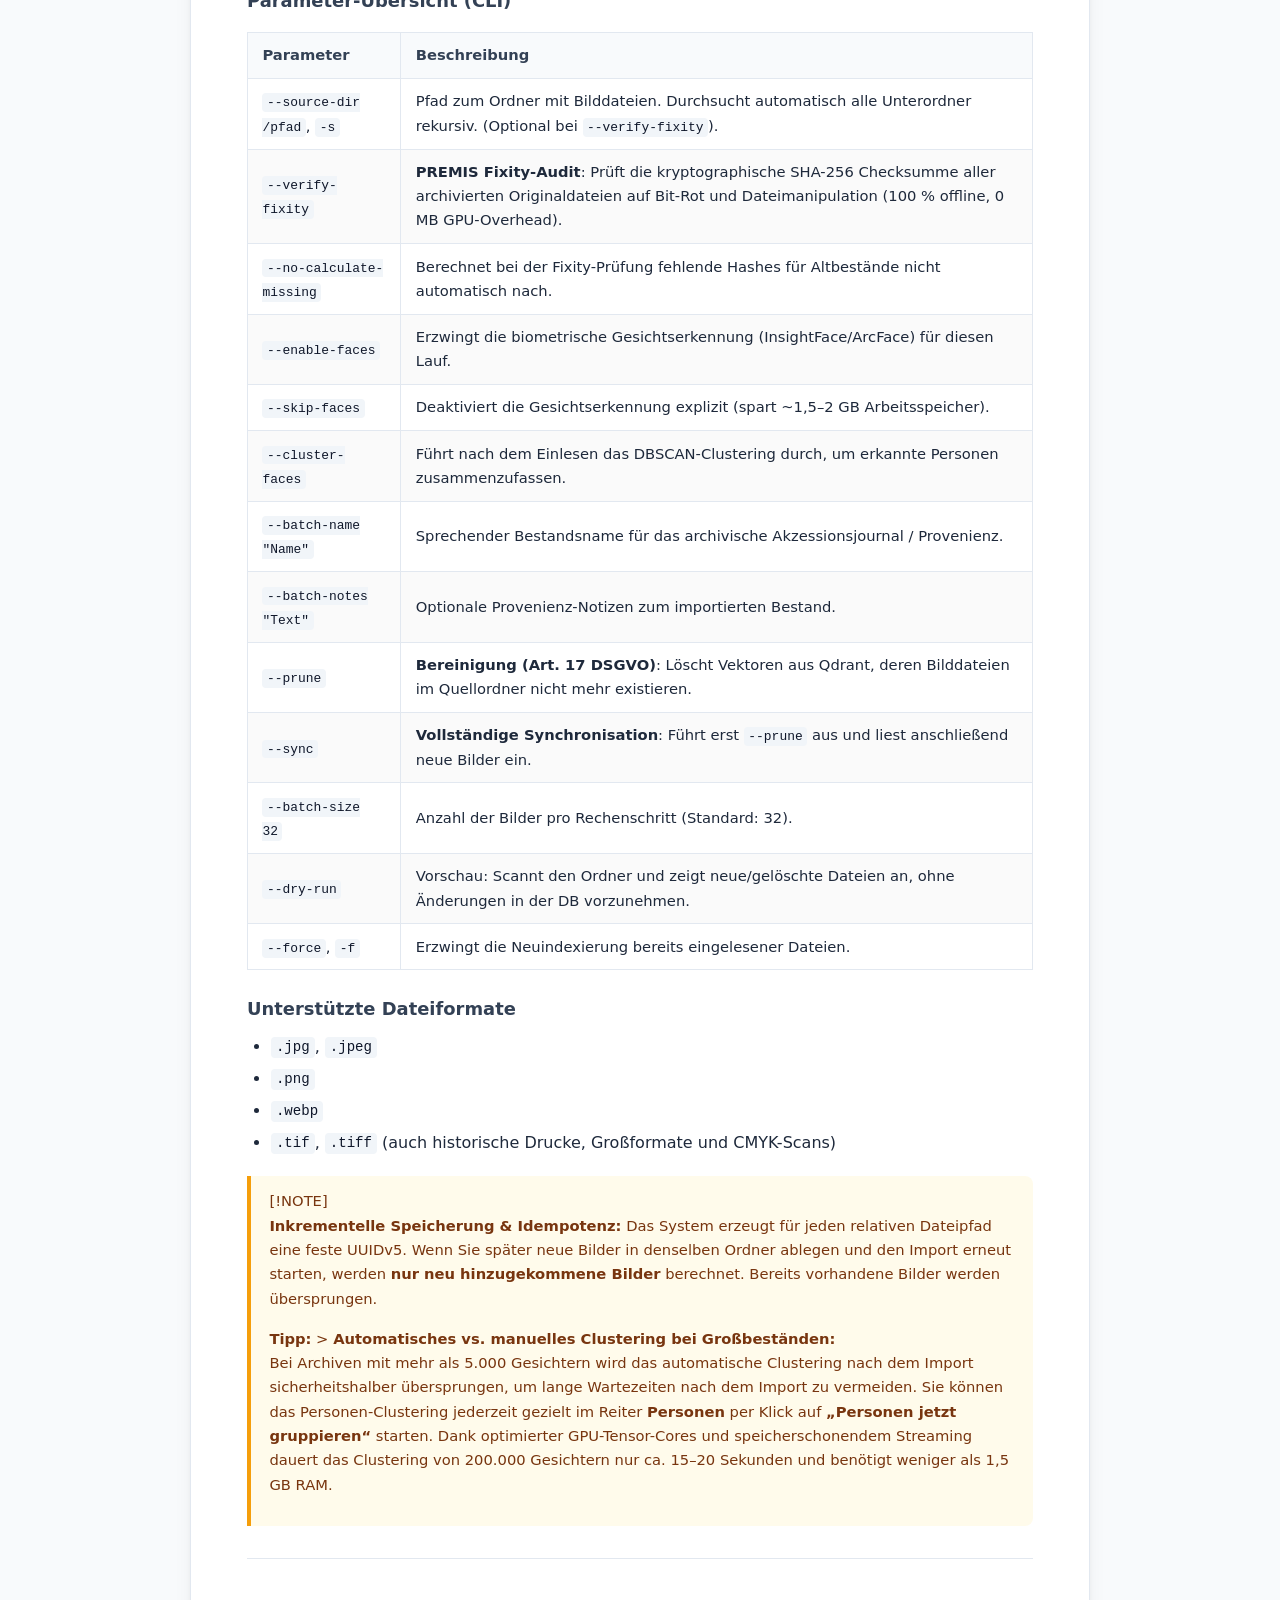
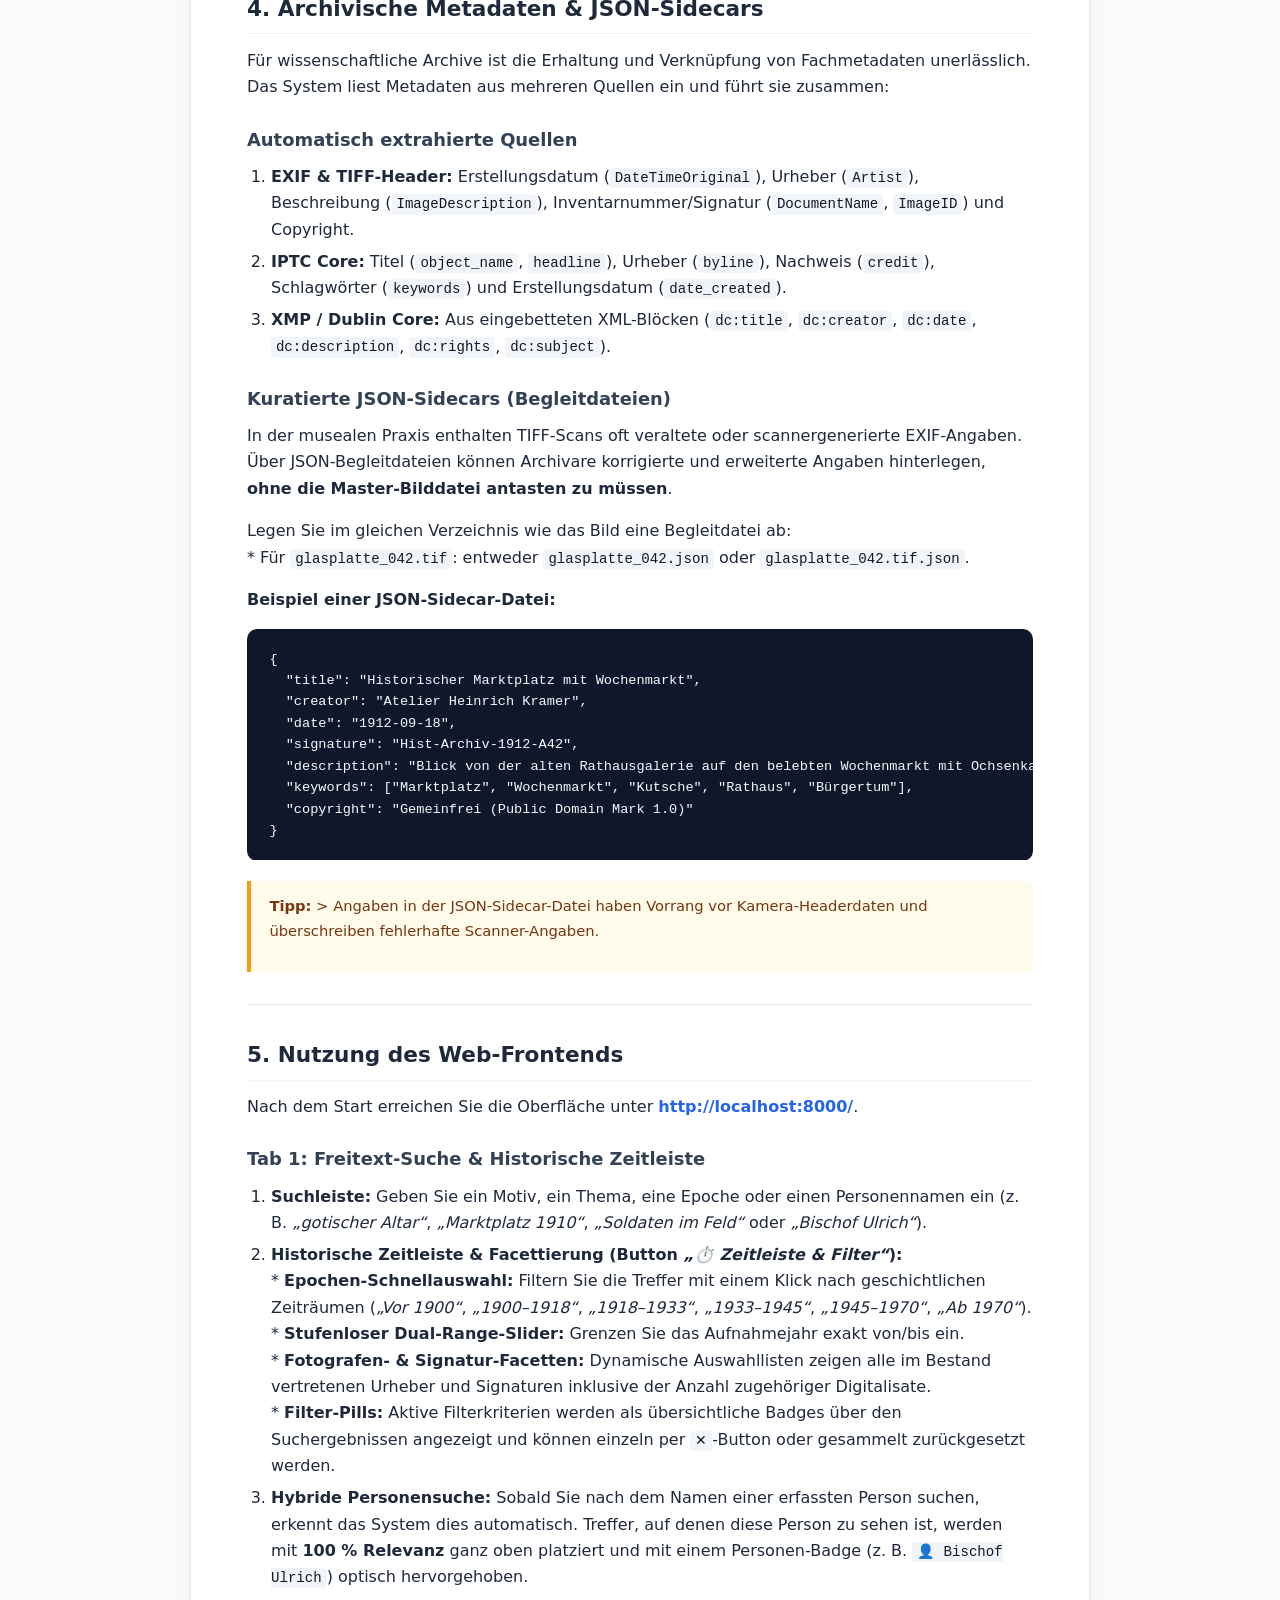
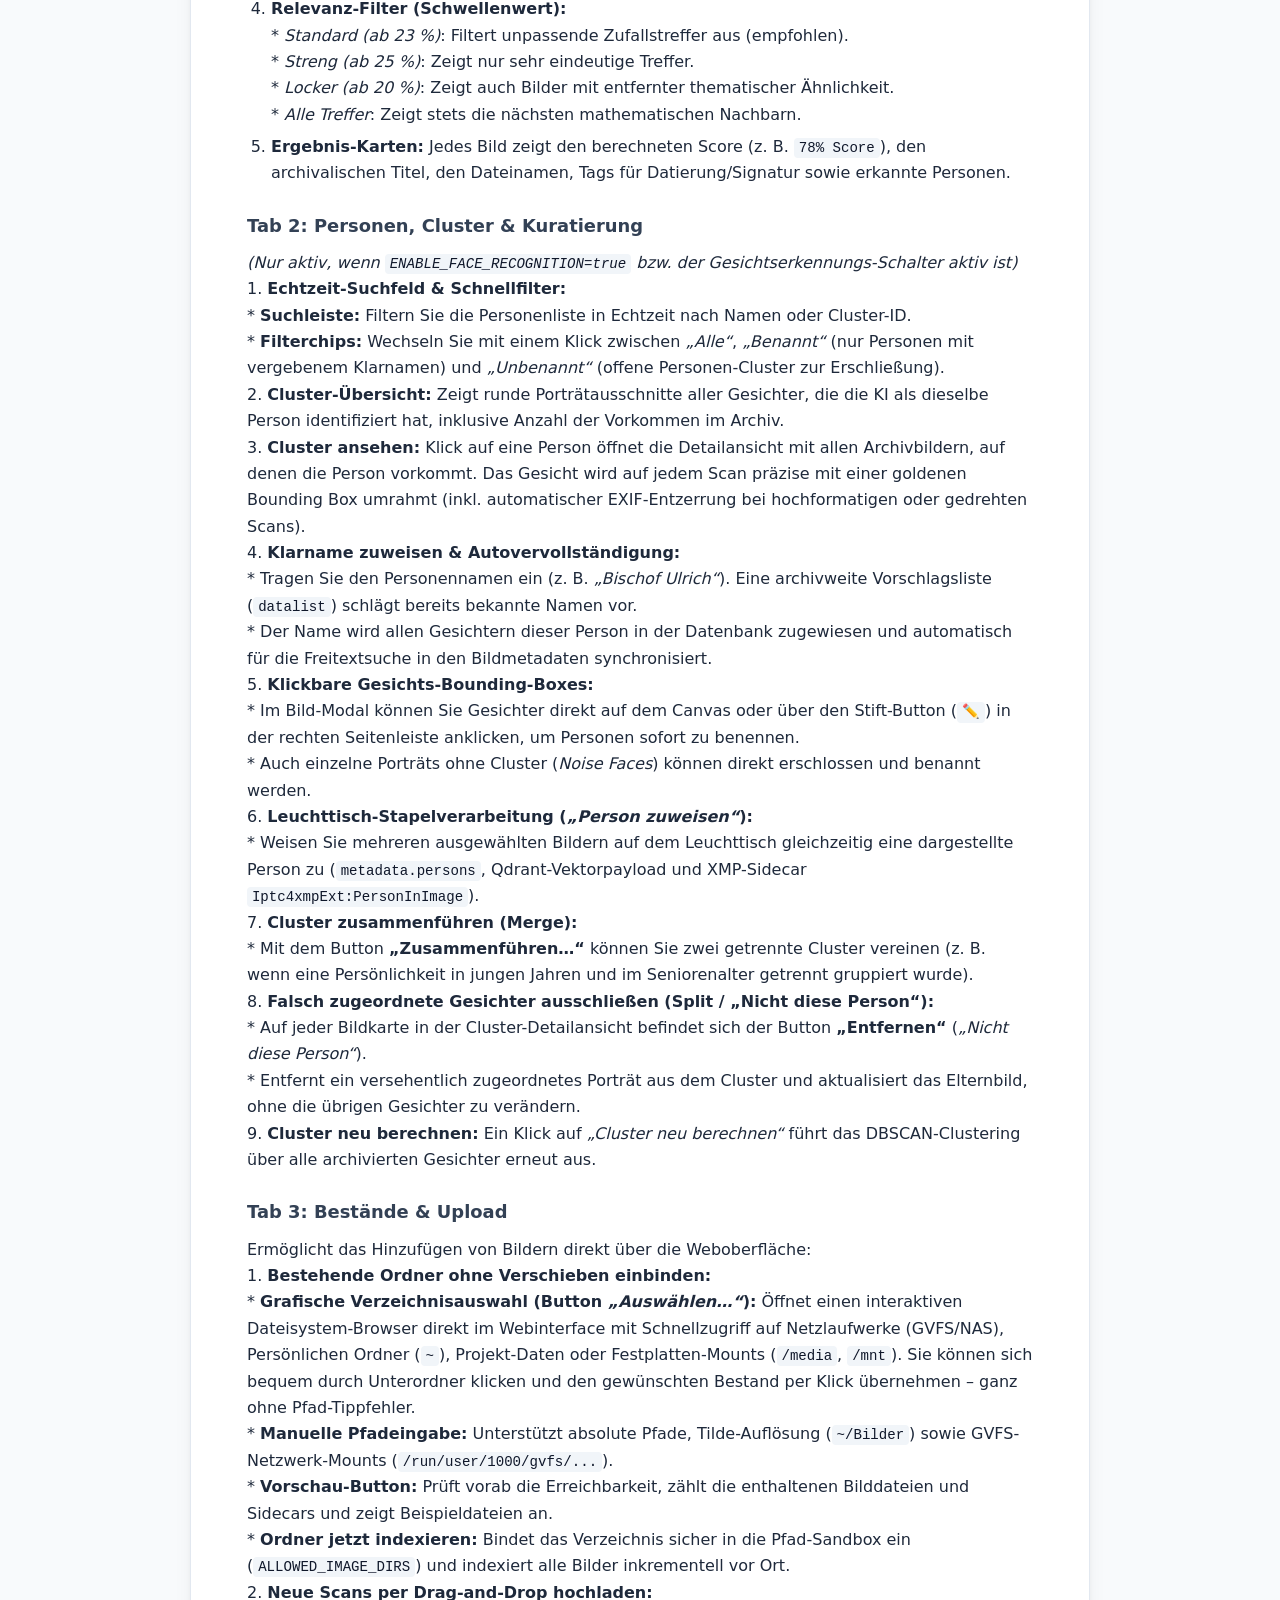
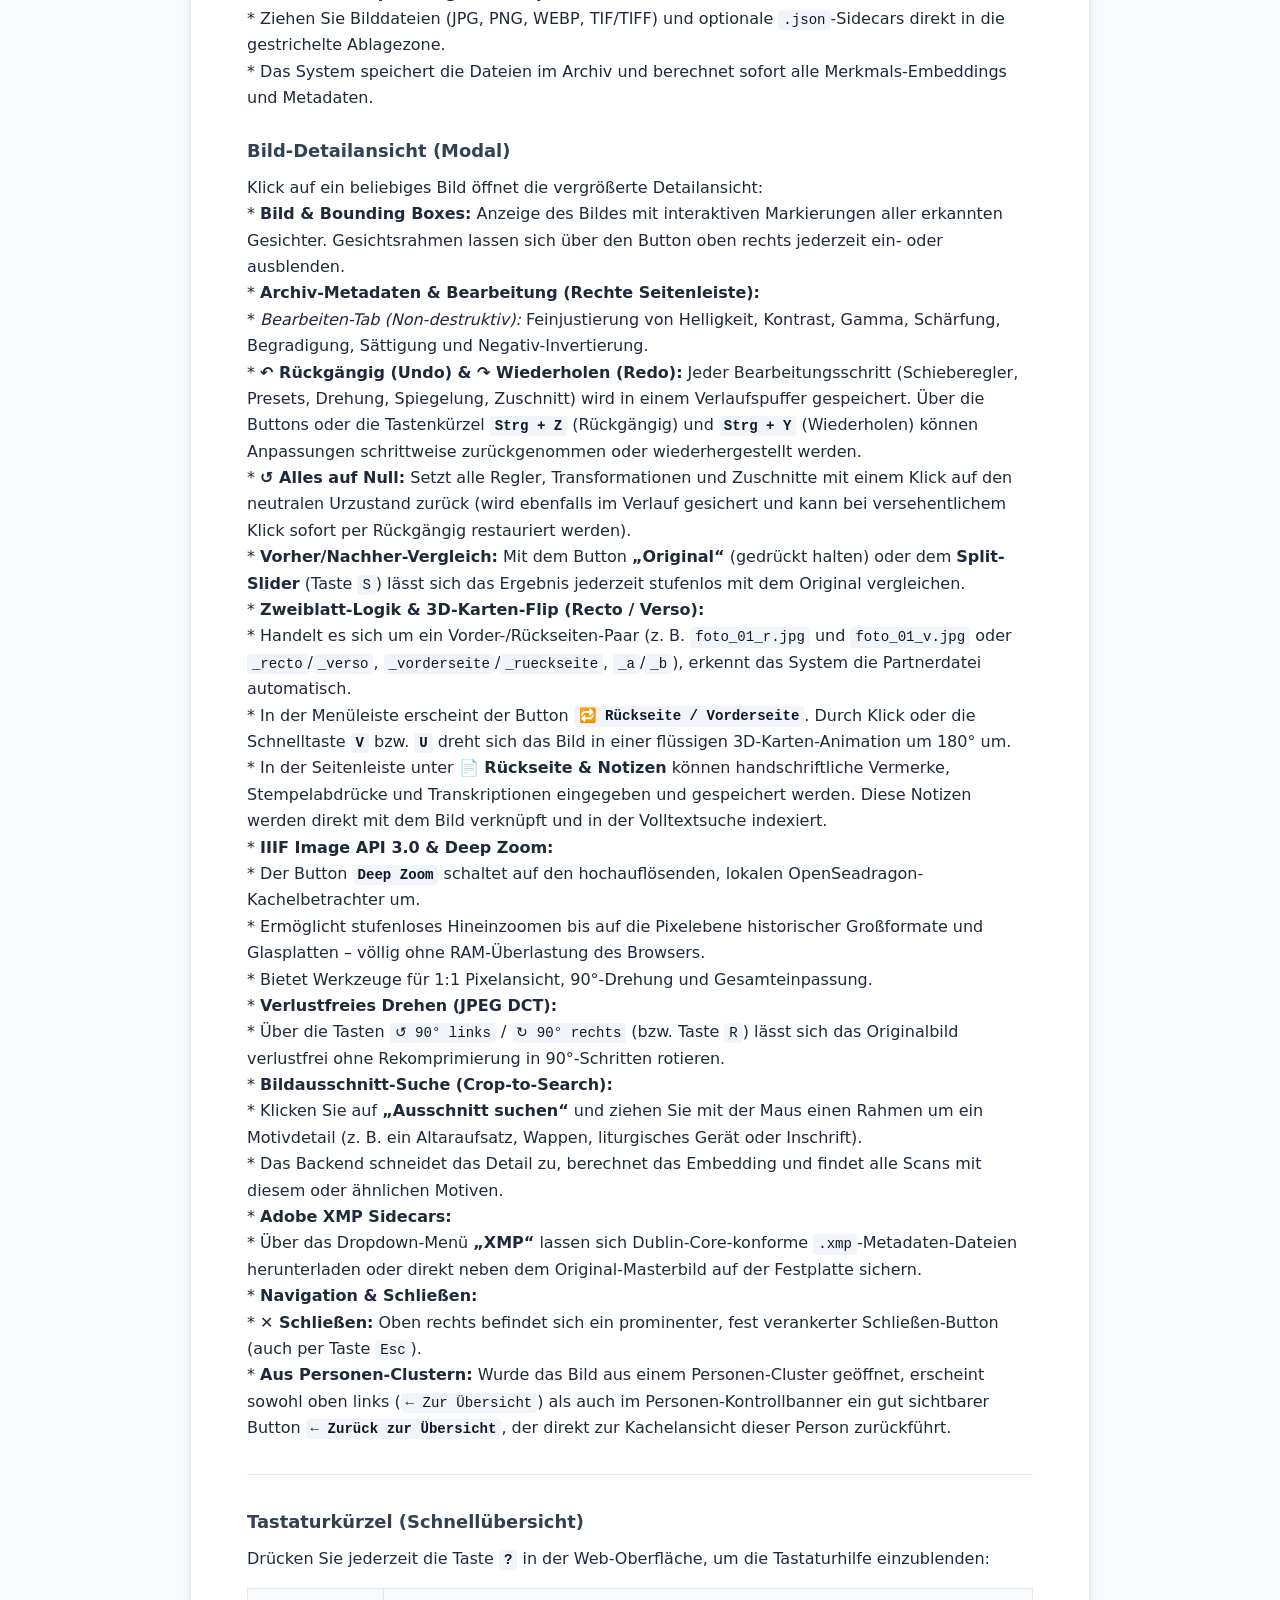
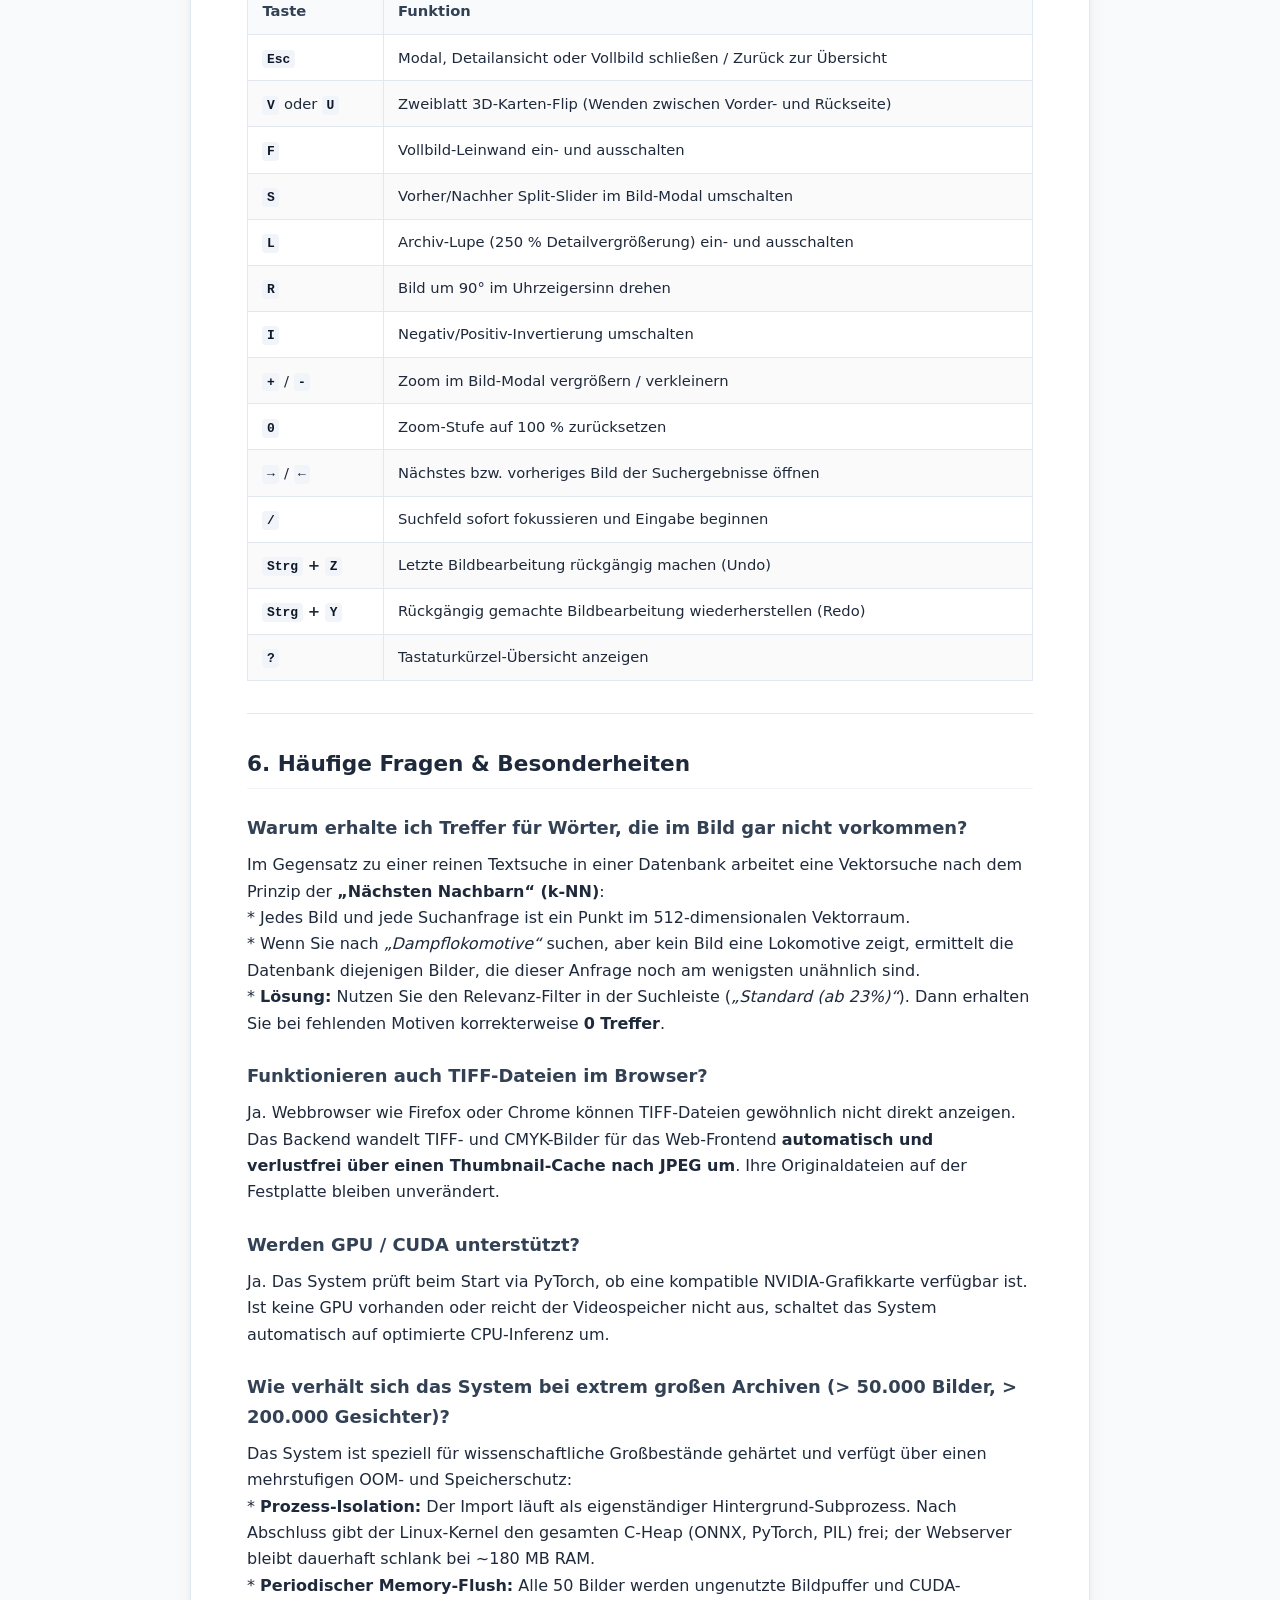
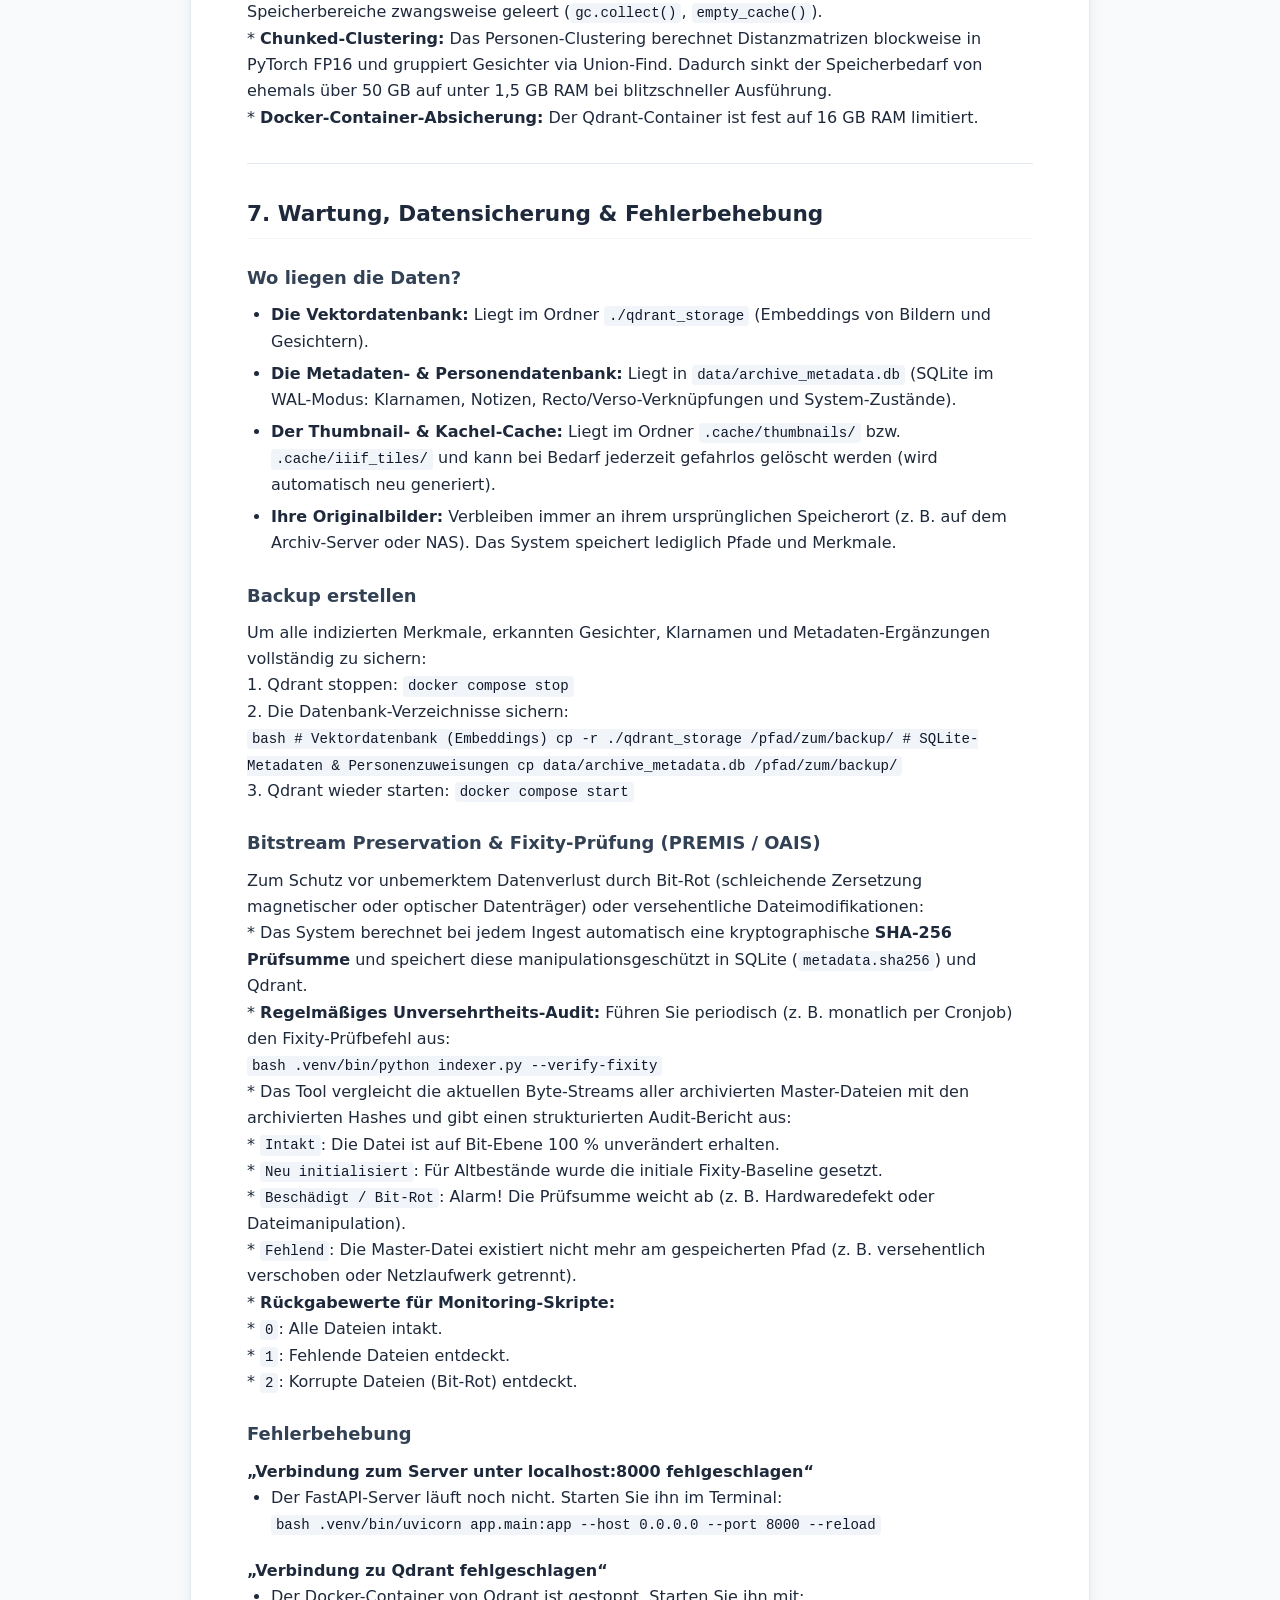
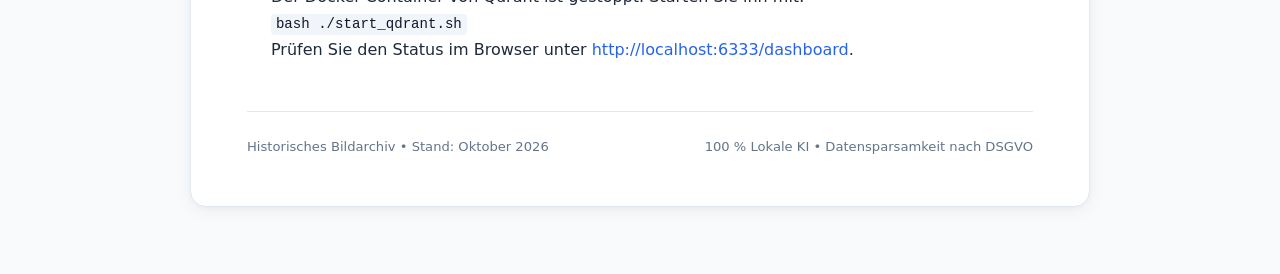
==== commit dcf1df23: "feat: PREMIS SHA-256 Fixity-Prüfsummen, Zeitleiste/Facettierung, aktualisierte Anleitung und Lizenzü" ====
--- a/anleitung.html
+++ b/anleitung.html
@@ -267,6 +267,9 @@
 
 # 3. Synchronisation: Gelöschte Dateien aus dem Index entfernen und neue aufnehmen
 .venv/bin/python indexer.py --source-dir /pfad/zu/den/archivbildern --sync
+
+# 4. PREMIS Fixity-Unversehrtheitsprüfung (Integritätsaudit gegen Bit-Rot / Datenkorruption)
+.venv/bin/python indexer.py --verify-fixity
 </code></pre>
 <h3 id="parameter-ubersicht-cli">Parameter-Übersicht (CLI)</h3>
 <table>
@@ -278,8 +281,16 @@
 </thead>
 <tbody>
 <tr>
-<td style="text-align: left;"><code>--source-dir /pfad</code></td>
-<td style="text-align: left;"><strong>(Pflicht)</strong> Pfad zum Ordner mit Bilddateien. Durchsucht automatisch alle Unterordner rekursiv.</td>
+<td style="text-align: left;"><code>--source-dir /pfad</code>, <code>-s</code></td>
+<td style="text-align: left;">Pfad zum Ordner mit Bilddateien. Durchsucht automatisch alle Unterordner rekursiv. (Optional bei <code>--verify-fixity</code>).</td>
+</tr>
+<tr>
+<td style="text-align: left;"><code>--verify-fixity</code></td>
+<td style="text-align: left;"><strong>PREMIS Fixity-Audit</strong>: Prüft die kryptographische SHA-256 Checksumme aller archivierten Originaldateien auf Bit-Rot und Dateimanipulation (100 % offline, 0 MB GPU-Overhead).</td>
+</tr>
+<tr>
+<td style="text-align: left;"><code>--no-calculate-missing</code></td>
+<td style="text-align: left;">Berechnet bei der Fixity-Prüfung fehlende Hashes für Altbestände nicht automatisch nach.</td>
 </tr>
 <tr>
 <td style="text-align: left;"><code>--enable-faces</code></td>
@@ -294,6 +305,14 @@
 <td style="text-align: left;">Führt nach dem Einlesen das DBSCAN-Clustering durch, um erkannte Personen zusammenzufassen.</td>
 </tr>
 <tr>
+<td style="text-align: left;"><code>--batch-name "Name"</code></td>
+<td style="text-align: left;">Sprechender Bestandsname für das archivische Akzessionsjournal / Provenienz.</td>
+</tr>
+<tr>
+<td style="text-align: left;"><code>--batch-notes "Text"</code></td>
+<td style="text-align: left;">Optionale Provenienz-Notizen zum importierten Bestand.</td>
+</tr>
+<tr>
 <td style="text-align: left;"><code>--prune</code></td>
 <td style="text-align: left;"><strong>Bereinigung (Art. 17 DSGVO)</strong>: Löscht Vektoren aus Qdrant, deren Bilddateien im Quellordner nicht mehr existieren.</td>
 </tr>
@@ -310,7 +329,7 @@
 <td style="text-align: left;">Vorschau: Scannt den Ordner und zeigt neue/gelöschte Dateien an, ohne Änderungen in der DB vorzunehmen.</td>
 </tr>
 <tr>
-<td style="text-align: left;"><code>--force</code></td>
+<td style="text-align: left;"><code>--force</code>, <code>-f</code></td>
 <td style="text-align: left;">Erzwingt die Neuindexierung bereits eingelesener Dateien.</td>
 </tr>
 </tbody>
@@ -358,9 +377,14 @@
 <hr />
 <h2 id="5-nutzung-des-web-frontends">5. Nutzung des Web-Frontends</h2>
 <p>Nach dem Start erreichen Sie die Oberfläche unter <strong><a href="http://localhost:8000/">http://localhost:8000/</a></strong>.</p>
-<h3 id="tab-1-freitext-suche">Tab 1: Freitext-Suche</h3>
+<h3 id="tab-1-freitext-suche-historische-zeitleiste">Tab 1: Freitext-Suche &amp; Historische Zeitleiste</h3>
 <ol>
 <li><strong>Suchleiste:</strong> Geben Sie ein Motiv, ein Thema, eine Epoche oder einen Personennamen ein (z. B. <em>„gotischer Altar“</em>, <em>„Marktplatz 1910“</em>, <em>„Soldaten im Feld“</em> oder <em>„Bischof Ulrich“</em>).</li>
+<li><strong>Historische Zeitleiste &amp; Facettierung (Button <em>„⏱️ Zeitleiste &amp; Filter“</em>):</strong><br />
+   * <strong>Epochen-Schnellauswahl:</strong> Filtern Sie die Treffer mit einem Klick nach geschichtlichen Zeiträumen (<em>„Vor 1900“</em>, <em>„1900–1918“</em>, <em>„1918–1933“</em>, <em>„1933–1945“</em>, <em>„1945–1970“</em>, <em>„Ab 1970“</em>).<br />
+   * <strong>Stufenloser Dual-Range-Slider:</strong> Grenzen Sie das Aufnahmejahr exakt von/bis ein.<br />
+   * <strong>Fotografen- &amp; Signatur-Facetten:</strong> Dynamische Auswahllisten zeigen alle im Bestand vertretenen Urheber und Signaturen inklusive der Anzahl zugehöriger Digitalisate.<br />
+   * <strong>Filter-Pills:</strong> Aktive Filterkriterien werden als übersichtliche Badges über den Suchergebnissen angezeigt und können einzeln per <code>✕</code>-Button oder gesammelt zurückgesetzt werden.</li>
 <li><strong>Hybride Personensuche:</strong> Sobald Sie nach dem Namen einer erfassten Person suchen, erkennt das System dies automatisch. Treffer, auf denen diese Person zu sehen ist, werden mit <strong>100 % Relevanz</strong> ganz oben platziert und mit einem Personen-Badge (z. B. <code>👤 Bischof Ulrich</code>) optisch hervorgehoben.</li>
 <li><strong>Relevanz-Filter (Schwellenwert):</strong><br />
    * <em>Standard (ab 23 %)</em>: Filtert unpassende Zufallstreffer aus (empfohlen).<br />
@@ -369,21 +393,27 @@
    * <em>Alle Treffer</em>: Zeigt stets die nächsten mathematischen Nachbarn.</li>
 <li><strong>Ergebnis-Karten:</strong> Jedes Bild zeigt den berechneten Score (z. B. <code>78% Score</code>), den archivalischen Titel, den Dateinamen, Tags für Datierung/Signatur sowie erkannte Personen.</li>
 </ol>
-<h3 id="tab-2-personen-cluster">Tab 2: Personen &amp; Cluster</h3>
+<h3 id="tab-2-personen-cluster-kuratierung">Tab 2: Personen, Cluster &amp; Kuratierung</h3>
 <p><em>(Nur aktiv, wenn <code>ENABLE_FACE_RECOGNITION=true</code> bzw. der Gesichtserkennungs-Schalter aktiv ist)</em><br />
 1. <strong>Echtzeit-Suchfeld &amp; Schnellfilter:</strong><br />
    * <strong>Suchleiste:</strong> Filtern Sie die Personenliste in Echtzeit nach Namen oder Cluster-ID.<br />
    * <strong>Filterchips:</strong> Wechseln Sie mit einem Klick zwischen <em>„Alle“</em>, <em>„Benannt“</em> (nur Personen mit vergebenem Klarnamen) und <em>„Unbenannt“</em> (offene Personen-Cluster zur Erschließung).<br />
 2. <strong>Cluster-Übersicht:</strong> Zeigt runde Porträtausschnitte aller Gesichter, die die KI als dieselbe Person identifiziert hat, inklusive Anzahl der Vorkommen im Archiv.<br />
 3. <strong>Cluster ansehen:</strong> Klick auf eine Person öffnet die Detailansicht mit allen Archivbildern, auf denen die Person vorkommt. Das Gesicht wird auf jedem Scan präzise mit einer goldenen Bounding Box umrahmt (inkl. automatischer EXIF-Entzerrung bei hochformatigen oder gedrehten Scans).<br />
-4. <strong>Klarname zuweisen:</strong> Tragen Sie den Personennamen ein (z. B. <em>„Bischof Ulrich“</em>) und klicken Sie auf <strong>Speichern</strong>. Der Name wird allen Gesichtern dieser Person in der Datenbank zugewiesen und automatisch für die Freitextsuche in den Bildmetadaten synchronisiert.<br />
-5. <strong>Cluster zusammenführen (Merge):</strong><br />
-   * Mit dem Button <strong>„Zusammenführen…“</strong> können Sie zwei getrennte Cluster vereinen (z. B. wenn eine Persönlichkeit in jungen Jahren und im Seniorenalter aufgrund veränderter Gesichtszüge getrennt gruppiert wurde).<br />
-   * Wählen Sie das Ziel-Cluster aus und vergeben Sie den gemeinsamen Klarnamen. Alle Gesichter und Elternbilder werden sofort konsolidiert.<br />
-6. <strong>Falsch zugeordnete Gesichter ausschließen (Split / „Nicht diese Person“):</strong><br />
+4. <strong>Klarname zuweisen &amp; Autovervollständigung:</strong><br />
+   * Tragen Sie den Personennamen ein (z. B. <em>„Bischof Ulrich“</em>). Eine archivweite Vorschlagsliste (<code>datalist</code>) schlägt bereits bekannte Namen vor.<br />
+   * Der Name wird allen Gesichtern dieser Person in der Datenbank zugewiesen und automatisch für die Freitextsuche in den Bildmetadaten synchronisiert.<br />
+5. <strong>Klickbare Gesichts-Bounding-Boxes:</strong><br />
+   * Im Bild-Modal können Sie Gesichter direkt auf dem Canvas oder über den Stift-Button (<code>✏️</code>) in der rechten Seitenleiste anklicken, um Personen sofort zu benennen.<br />
+   * Auch einzelne Porträts ohne Cluster (<em>Noise Faces</em>) können direkt erschlossen und benannt werden.<br />
+6. <strong>Leuchttisch-Stapelverarbeitung (<em>„Person zuweisen“</em>):</strong><br />
+   * Weisen Sie mehreren ausgewählten Bildern auf dem Leuchttisch gleichzeitig eine dargestellte Person zu (<code>metadata.persons</code>, Qdrant-Vektorpayload und XMP-Sidecar <code>Iptc4xmpExt:PersonInImage</code>).<br />
+7. <strong>Cluster zusammenführen (Merge):</strong><br />
+   * Mit dem Button <strong>„Zusammenführen…“</strong> können Sie zwei getrennte Cluster vereinen (z. B. wenn eine Persönlichkeit in jungen Jahren und im Seniorenalter getrennt gruppiert wurde).<br />
+8. <strong>Falsch zugeordnete Gesichter ausschließen (Split / „Nicht diese Person“):</strong><br />
    * Auf jeder Bildkarte in der Cluster-Detailansicht befindet sich der Button <strong>„Entfernen“</strong> (<em>„Nicht diese Person“</em>).<br />
    * Entfernt ein versehentlich zugeordnetes Porträt aus dem Cluster und aktualisiert das Elternbild, ohne die übrigen Gesichter zu verändern.<br />
-7. <strong>Cluster neu berechnen:</strong> Ein Klick auf <em>„Cluster neu berechnen“</em> führt das DBSCAN-Clustering über alle archivierten Gesichter erneut aus.</p>
+9. <strong>Cluster neu berechnen:</strong> Ein Klick auf <em>„Cluster neu berechnen“</em> führt das DBSCAN-Clustering über alle archivierten Gesichter erneut aus.</p>
 <h3 id="tab-3-bestande-upload">Tab 3: Bestände &amp; Upload</h3>
 <p>Ermöglicht das Hinzufügen von Bildern direkt über die Weboberfläche:<br />
 1. <strong>Bestehende Ordner ohne Verschieben einbinden:</strong><br />
@@ -525,6 +555,21 @@
    # SQLite-Metadaten &amp; Personenzuweisungen
    cp data/archive_metadata.db /pfad/zum/backup/</code><br />
 3. Qdrant wieder starten: <code>docker compose start</code></p>
+<h3 id="bitstream-preservation-fixity-prufung-premis-oais">Bitstream Preservation &amp; Fixity-Prüfung (PREMIS / OAIS)</h3>
+<p>Zum Schutz vor unbemerktem Datenverlust durch Bit-Rot (schleichende Zersetzung magnetischer oder optischer Datenträger) oder versehentliche Dateimodifikationen:<br />
+* Das System berechnet bei jedem Ingest automatisch eine kryptographische <strong>SHA-256 Prüfsumme</strong> und speichert diese manipulationsgeschützt in SQLite (<code>metadata.sha256</code>) und Qdrant.<br />
+* <strong>Regelmäßiges Unversehrtheits-Audit:</strong> Führen Sie periodisch (z. B. monatlich per Cronjob) den Fixity-Prüfbefehl aus:<br />
+<code>bash
+  .venv/bin/python indexer.py --verify-fixity</code><br />
+* Das Tool vergleicht die aktuellen Byte-Streams aller archivierten Master-Dateien mit den archivierten Hashes und gibt einen strukturierten Audit-Bericht aus:<br />
+  * <code>Intakt</code>: Die Datei ist auf Bit-Ebene 100 % unverändert erhalten.<br />
+  * <code>Neu initialisiert</code>: Für Altbestände wurde die initiale Fixity-Baseline gesetzt.<br />
+  * <code>Beschädigt / Bit-Rot</code>: Alarm! Die Prüfsumme weicht ab (z. B. Hardwaredefekt oder Dateimanipulation).<br />
+  * <code>Fehlend</code>: Die Master-Datei existiert nicht mehr am gespeicherten Pfad (z. B. versehentlich verschoben oder Netzlaufwerk getrennt).<br />
+* <strong>Rückgabewerte für Monitoring-Skripte:</strong><br />
+  * <code>0</code>: Alle Dateien intakt.<br />
+  * <code>1</code>: Fehlende Dateien entdeckt.<br />
+  * <code>2</code>: Korrupte Dateien (Bit-Rot) entdeckt.</p>
 <h3 id="fehlerbehebung">Fehlerbehebung</h3>
 <h4 id="verbindung-zum-server-unter-localhost8000-fehlgeschlagen">„Verbindung zum Server unter localhost:8000 fehlgeschlagen“</h4>
 <ul>
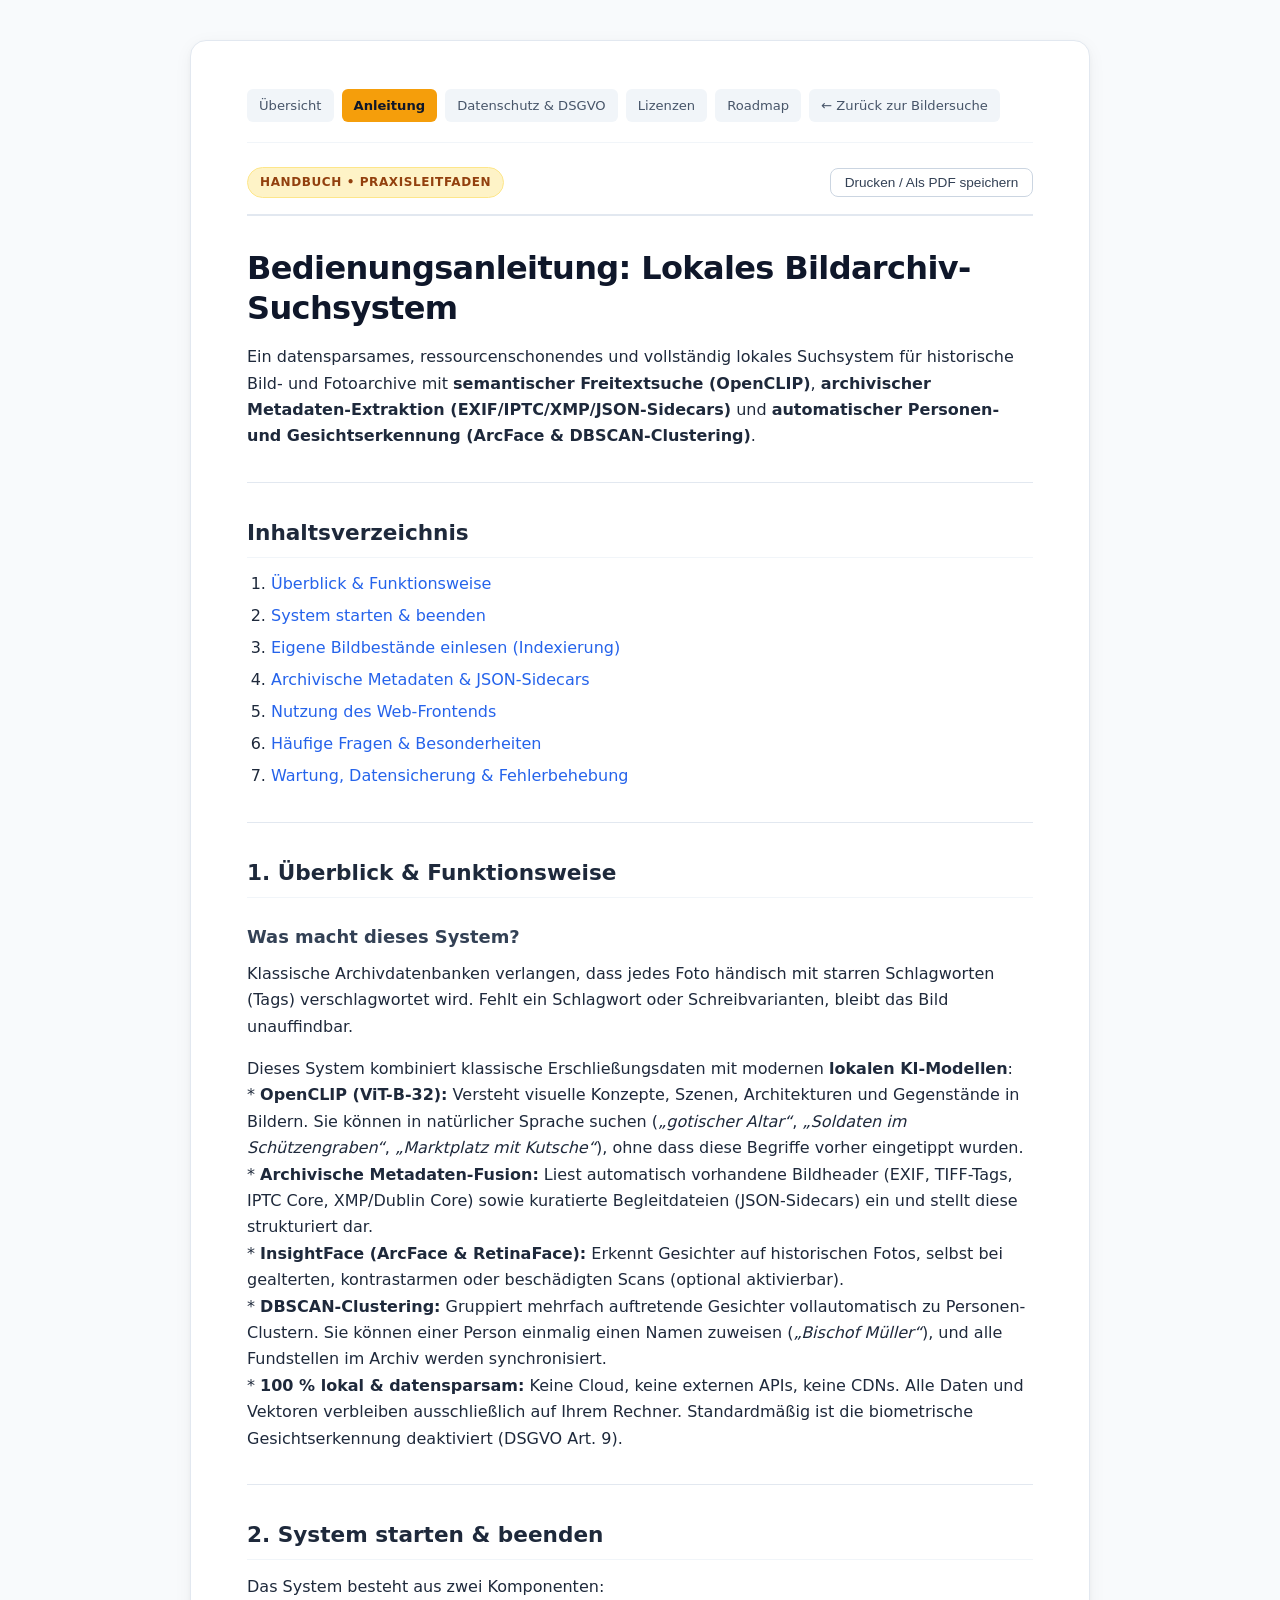
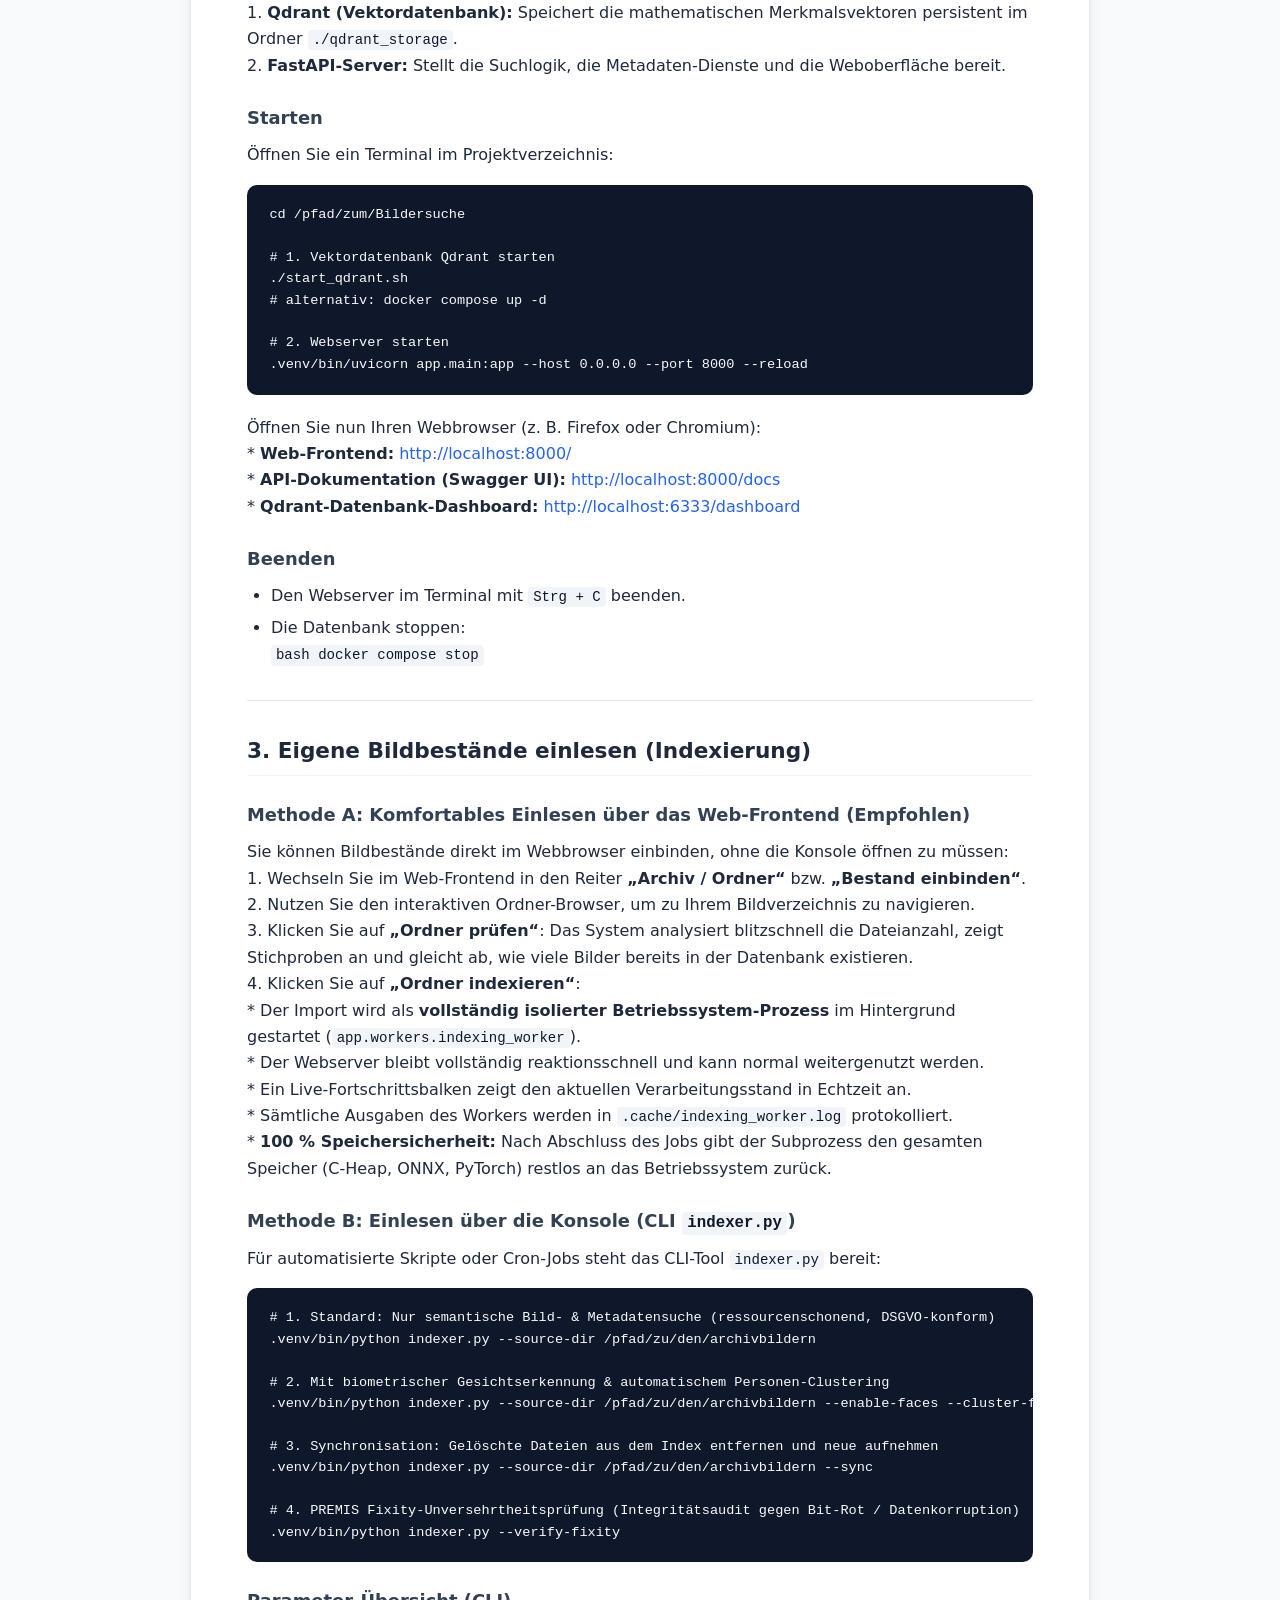
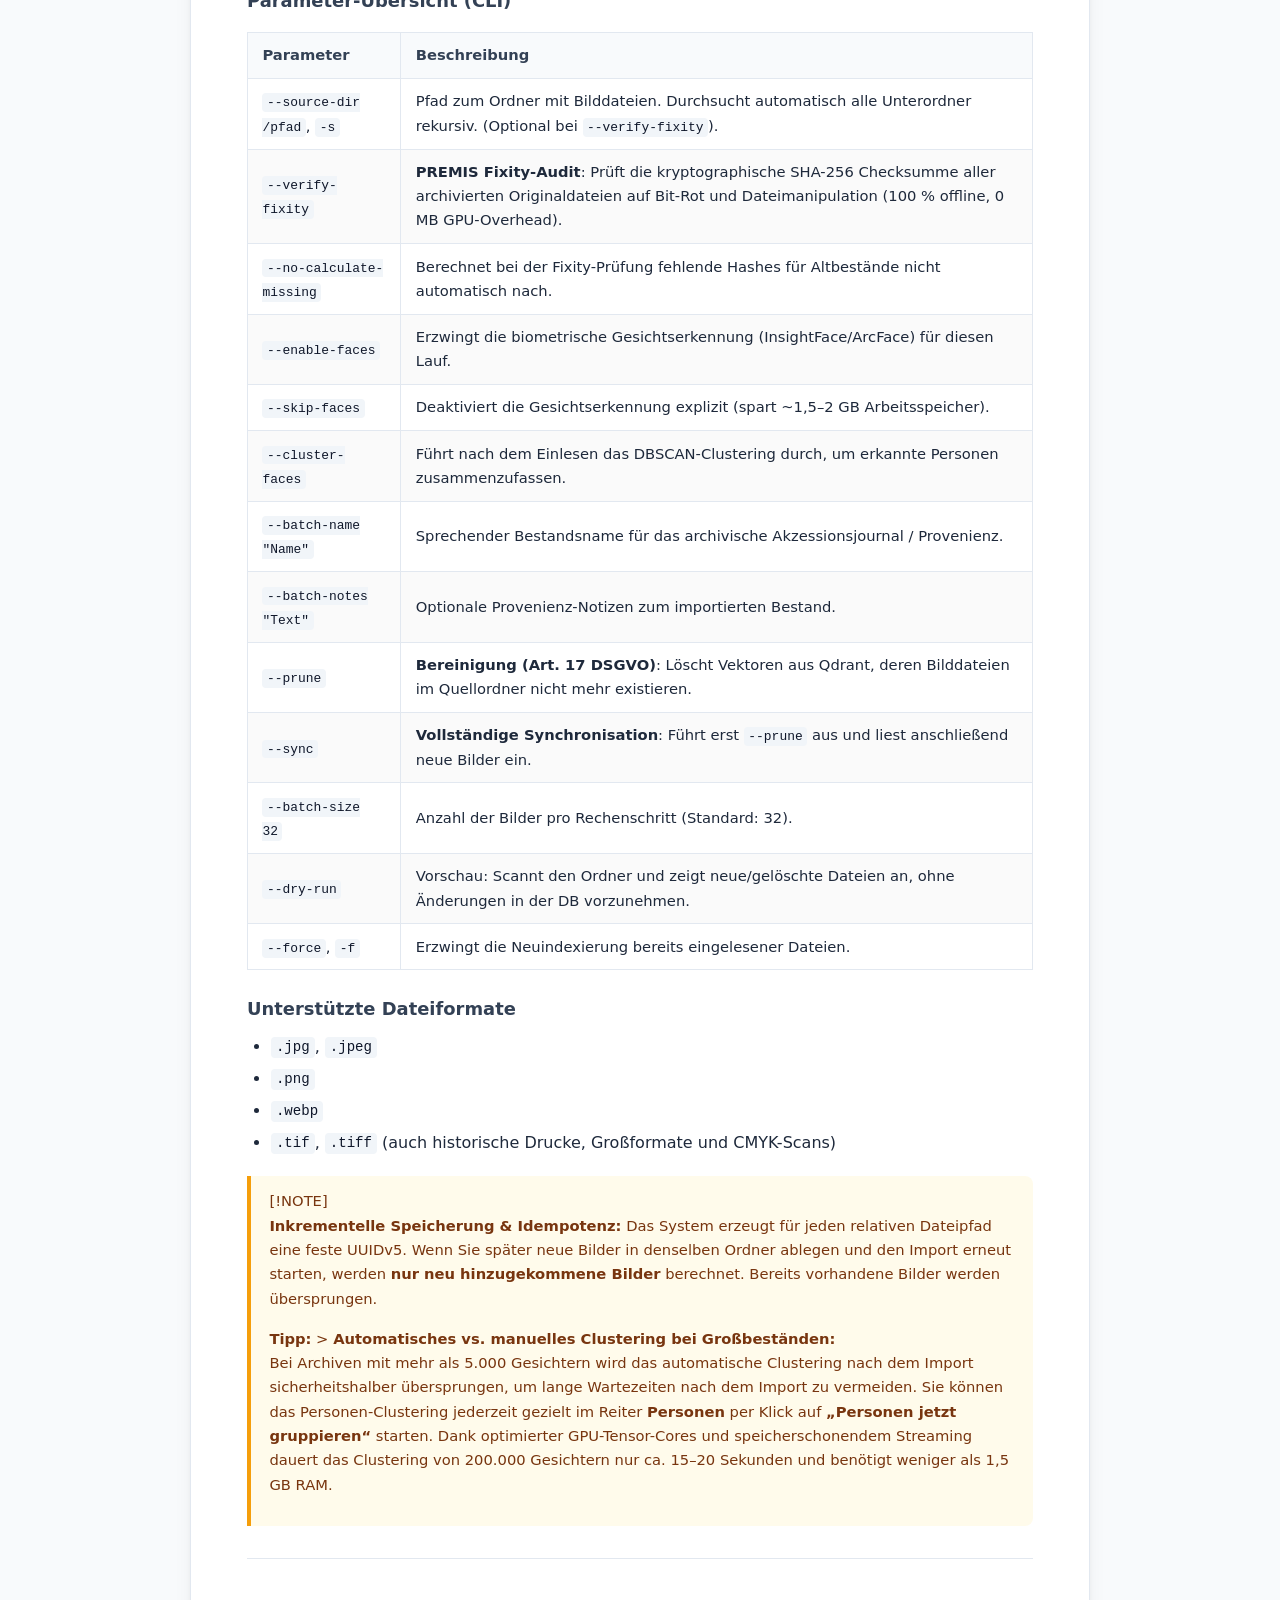
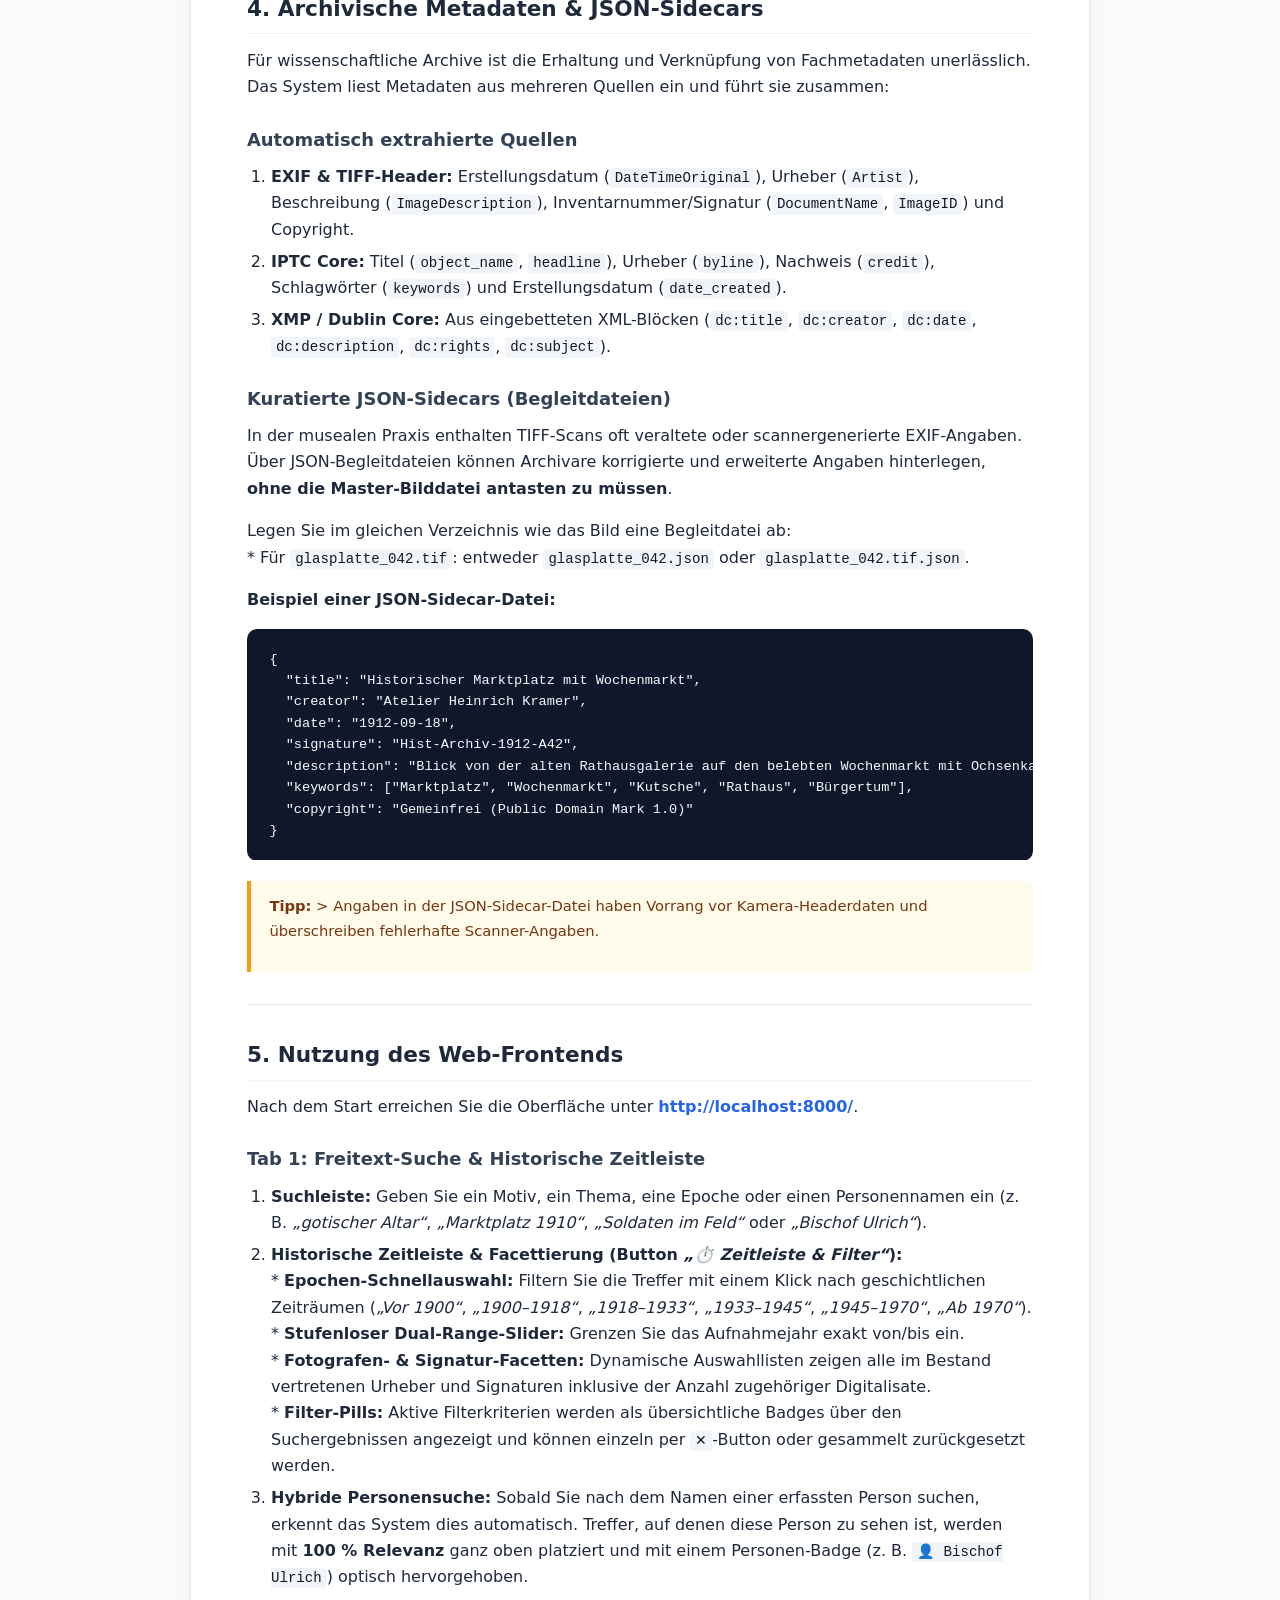
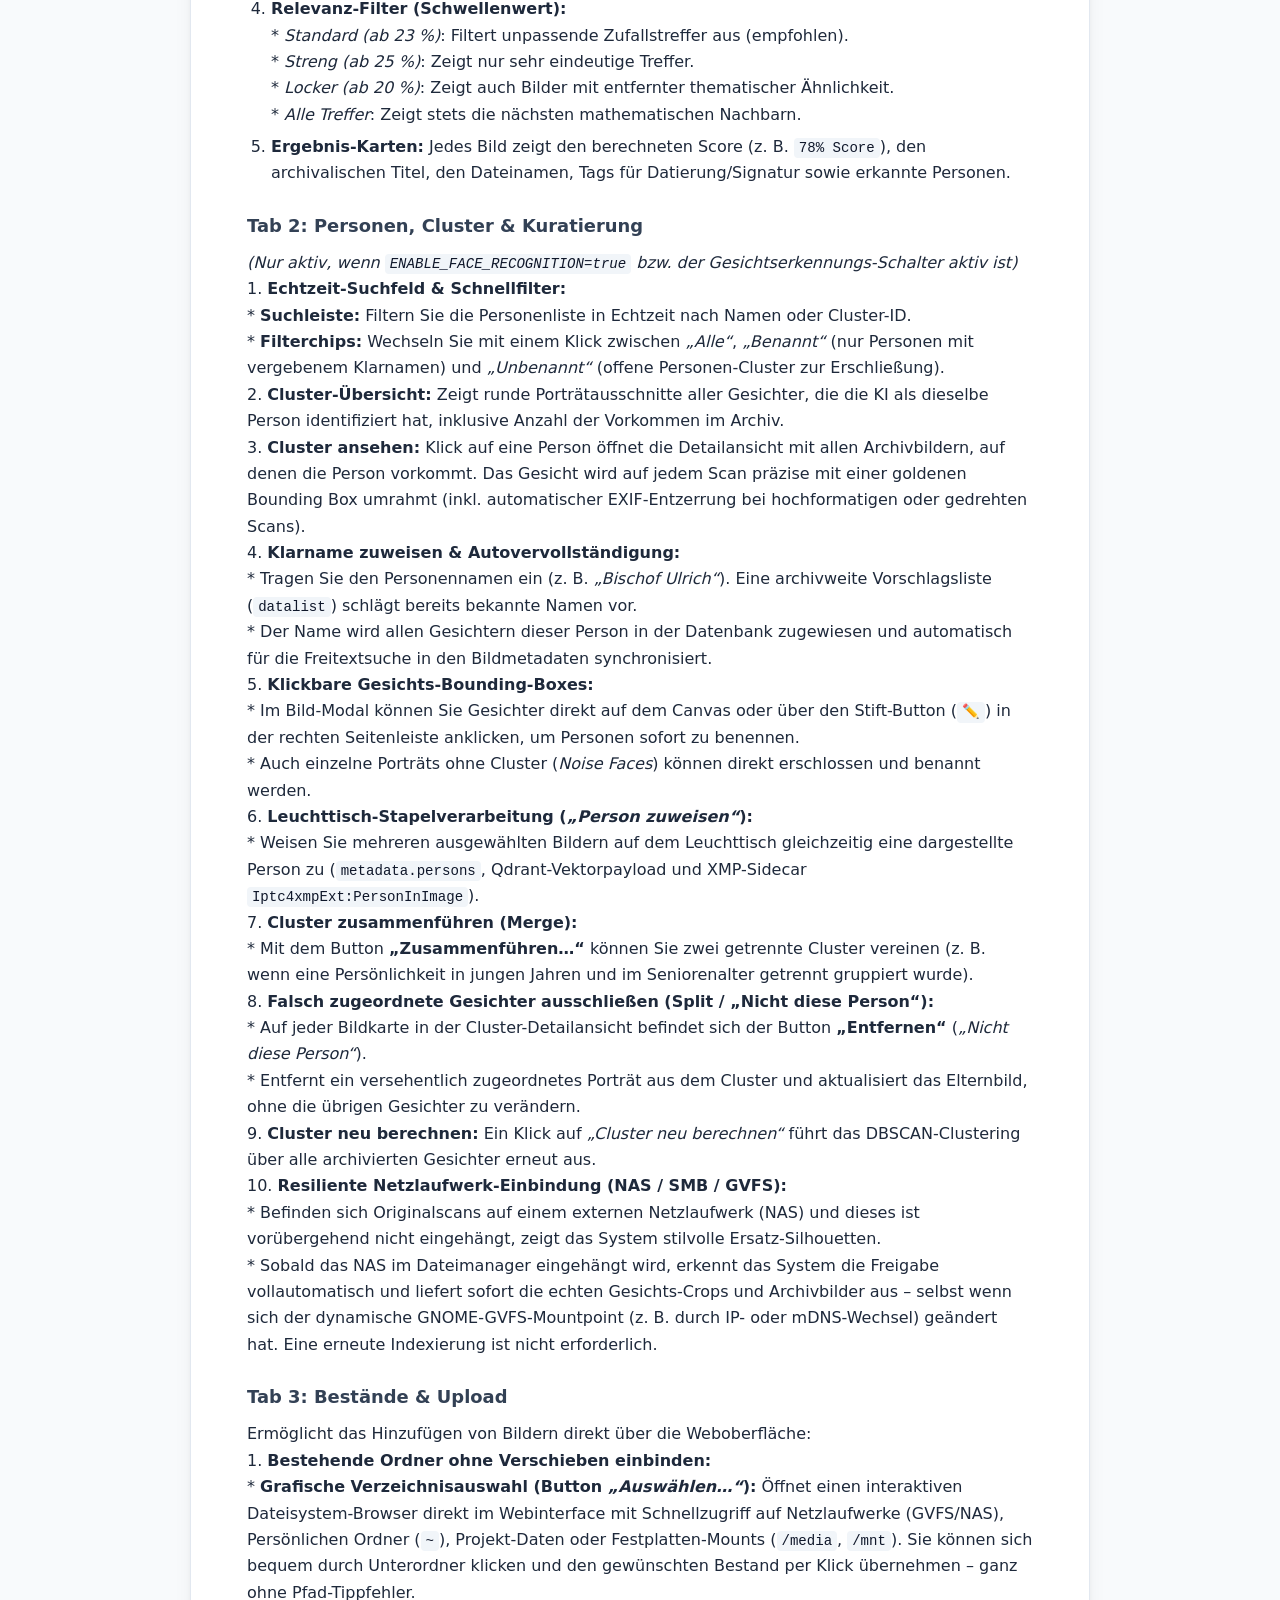
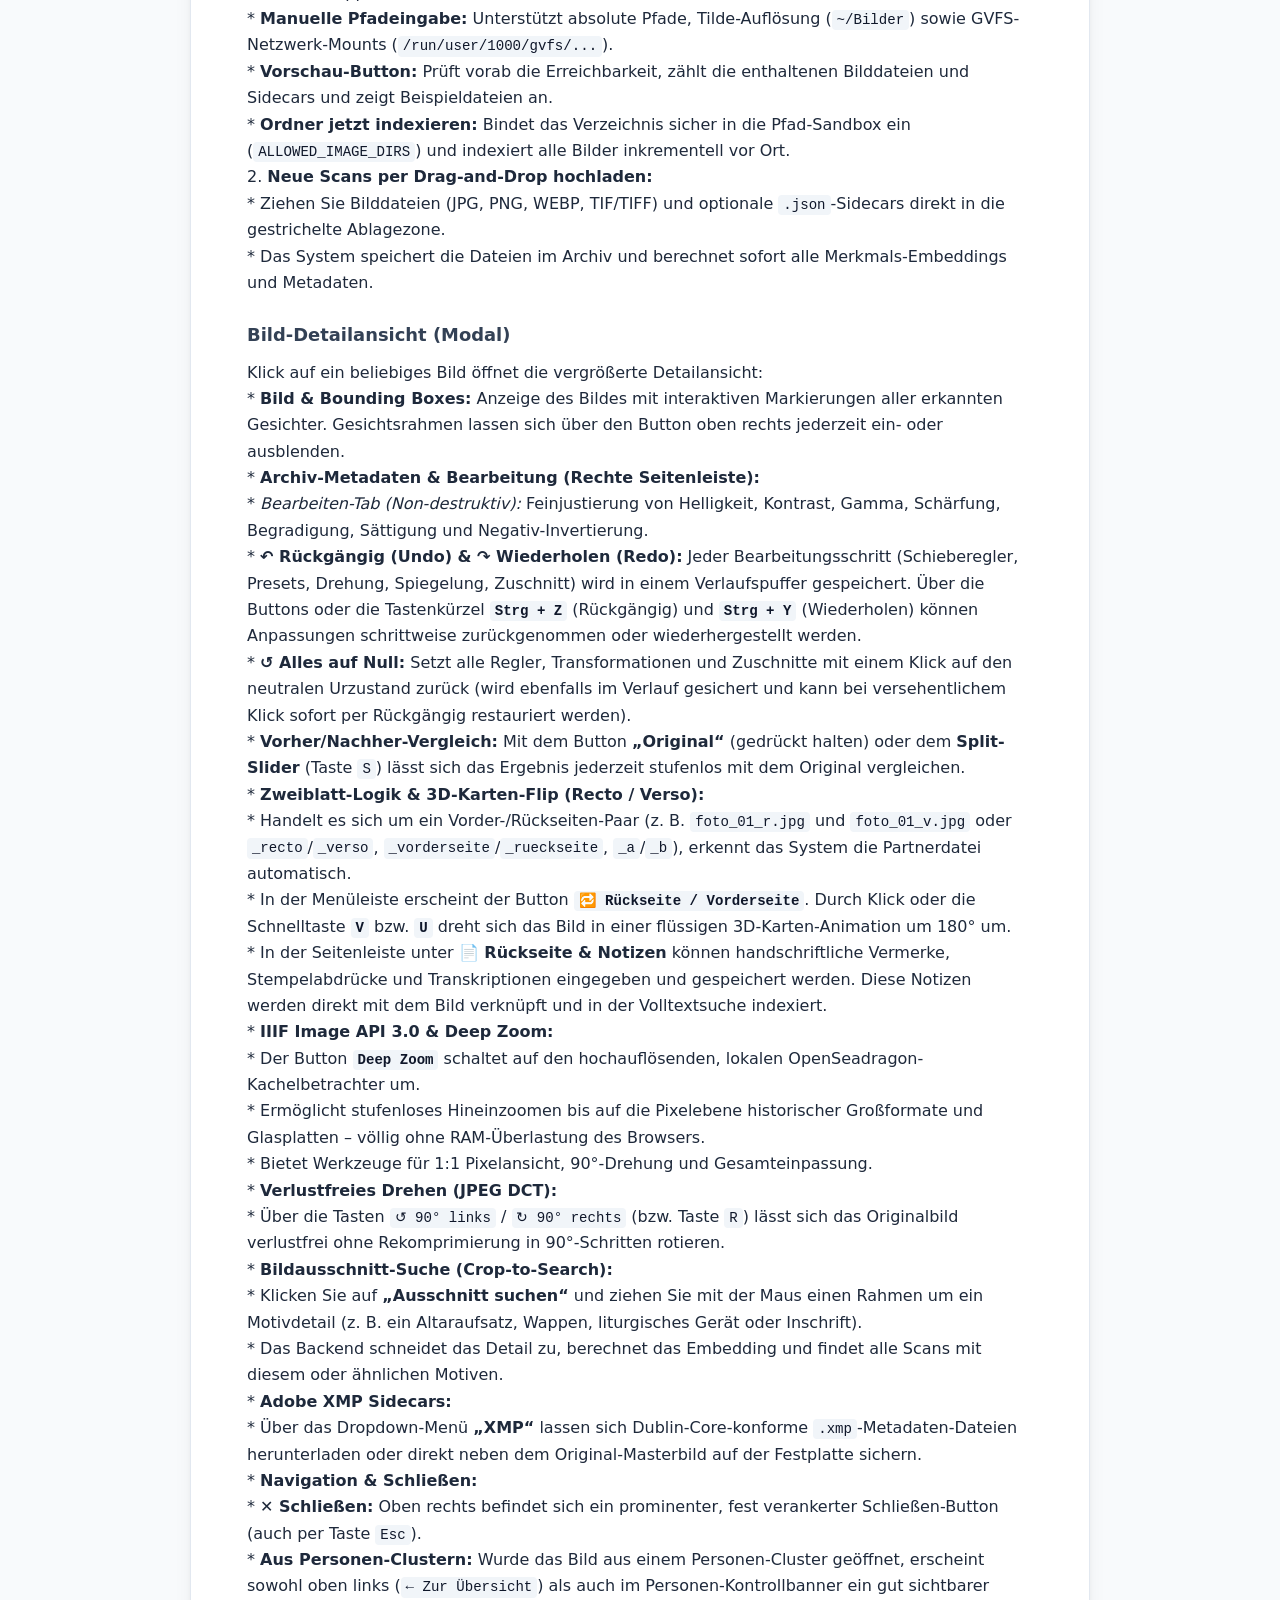
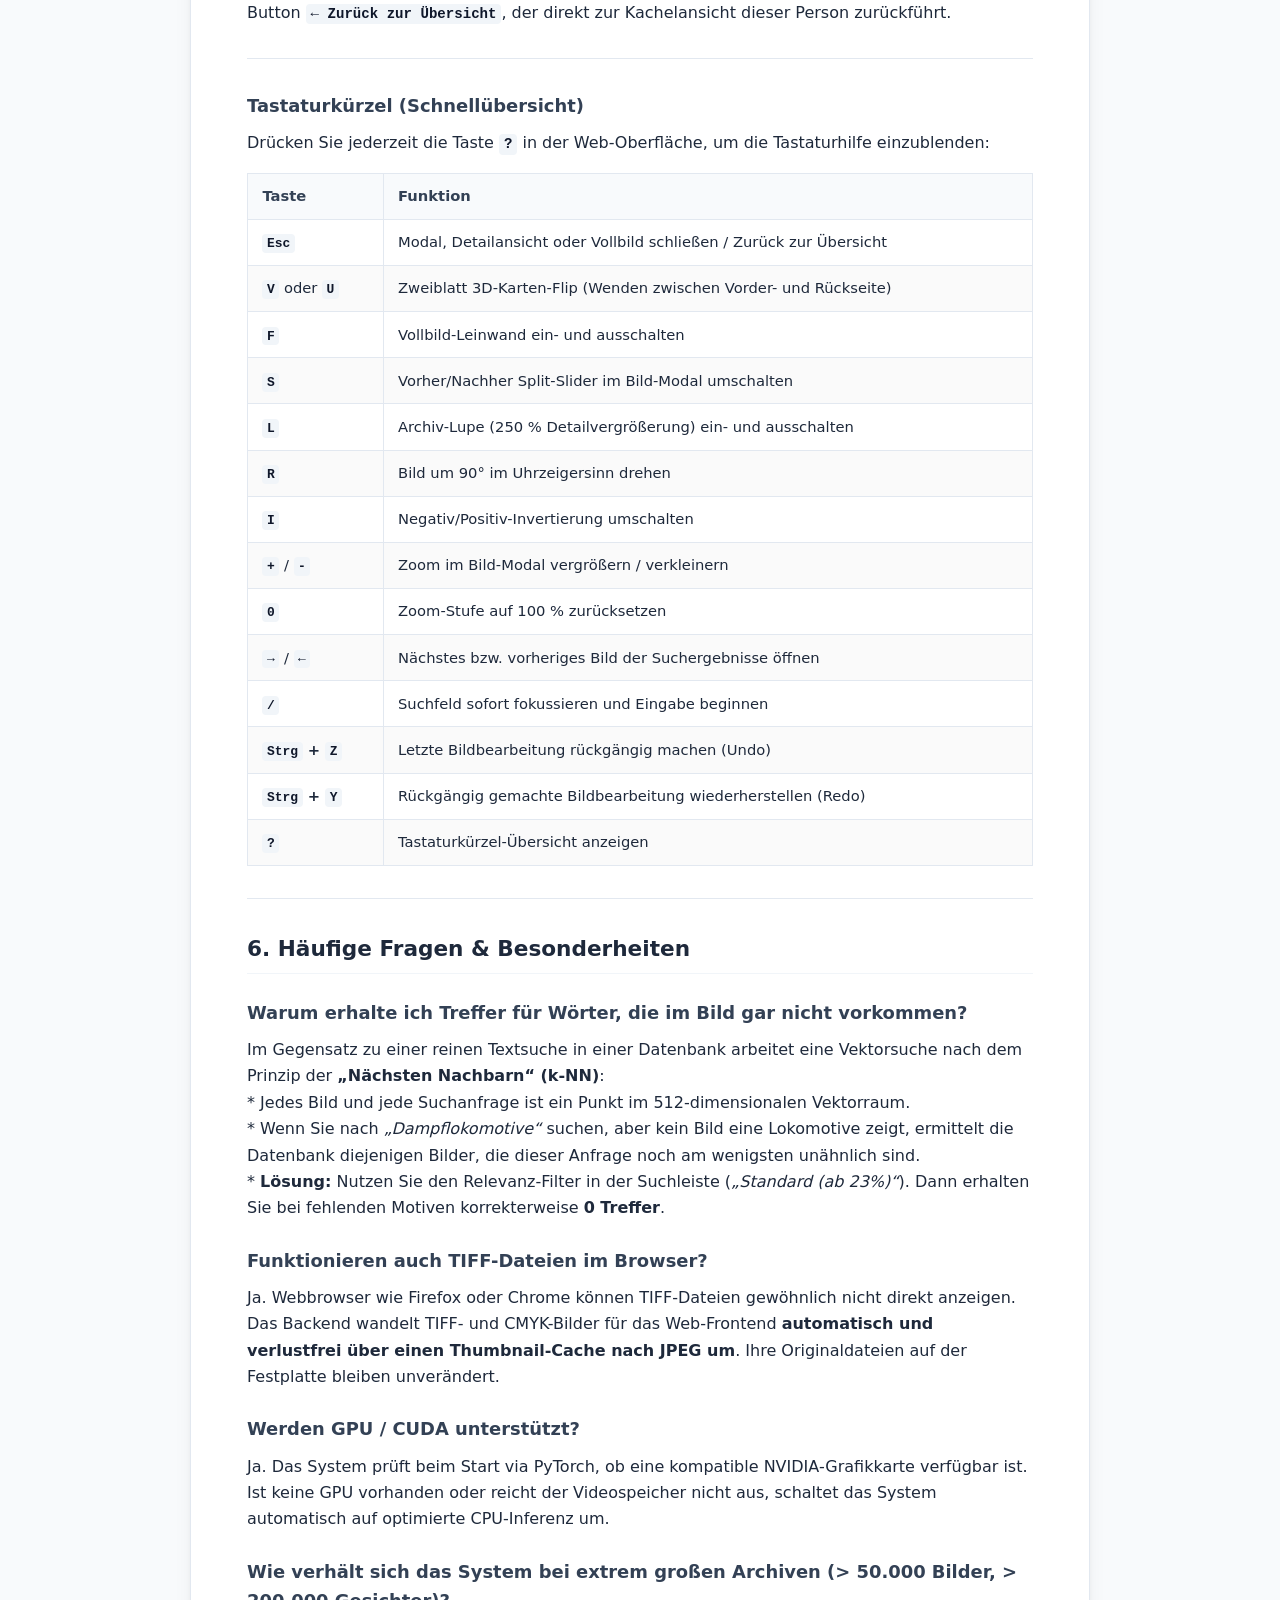
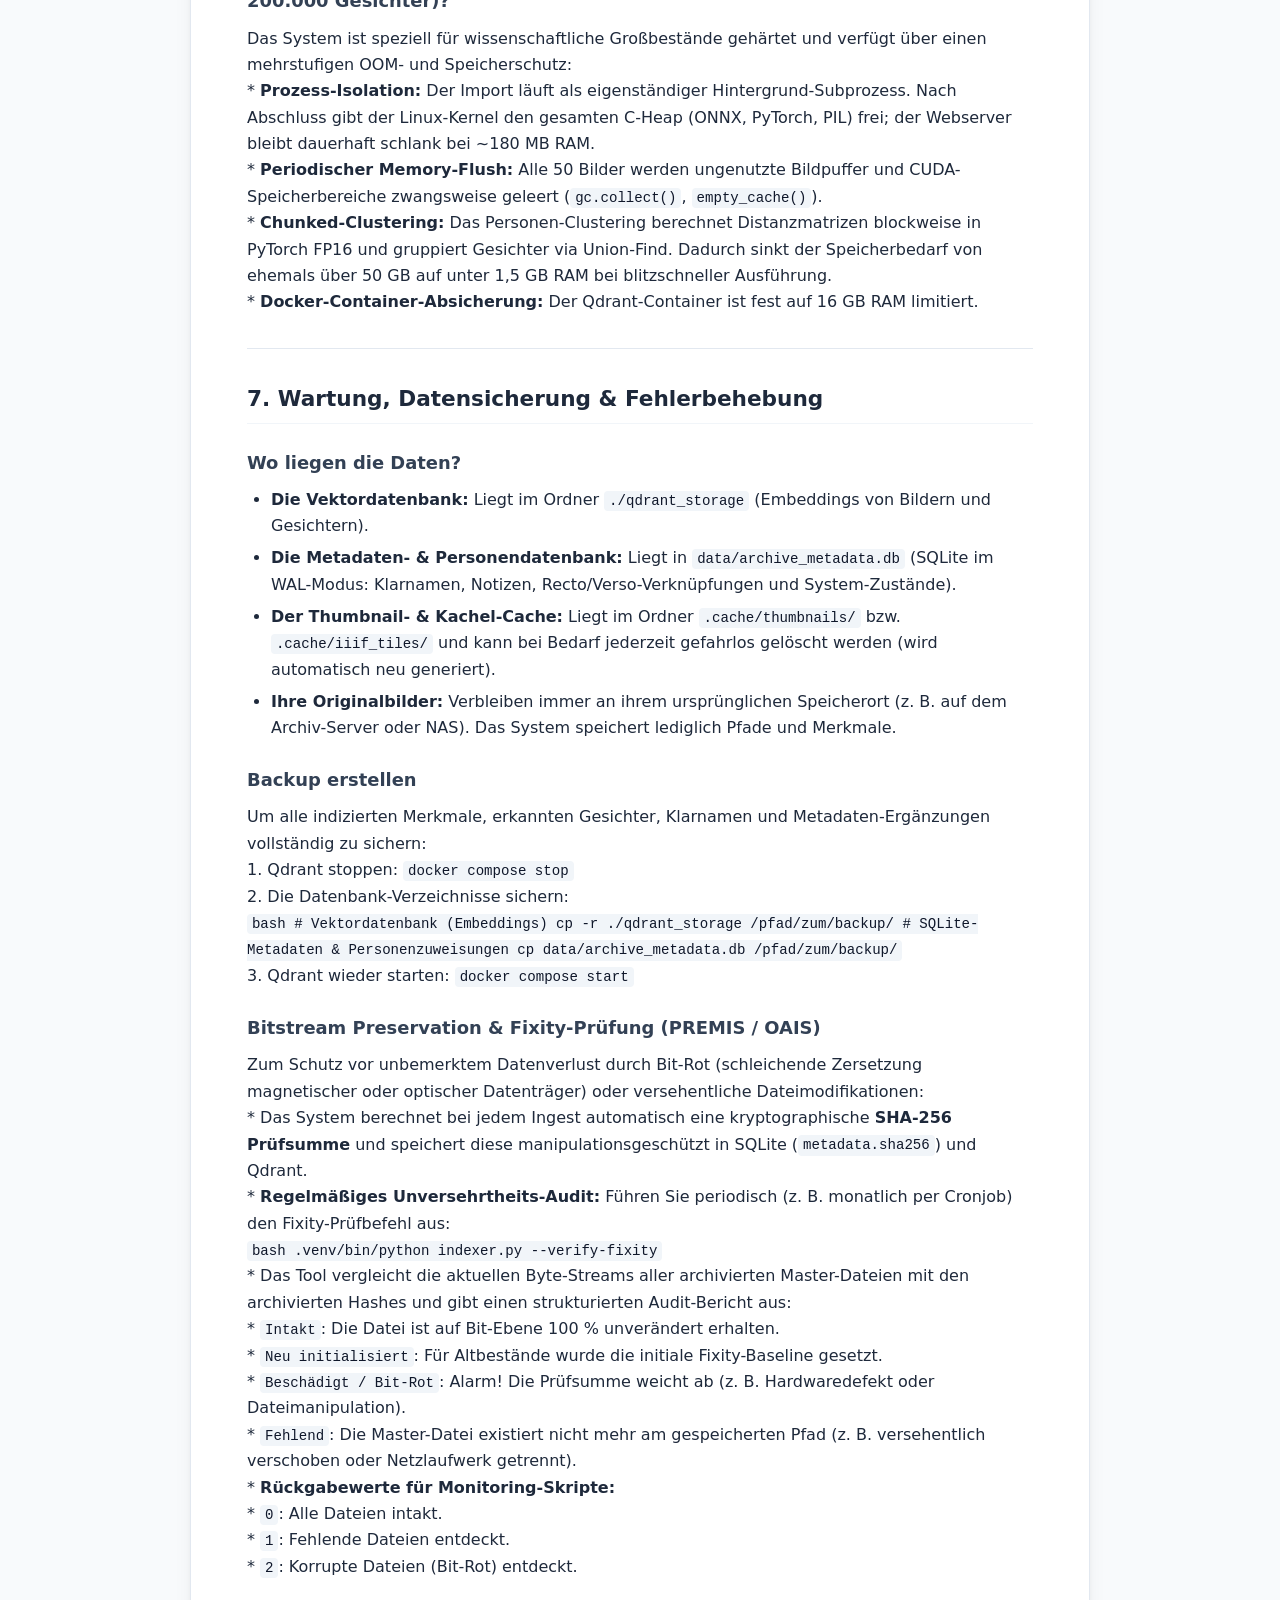
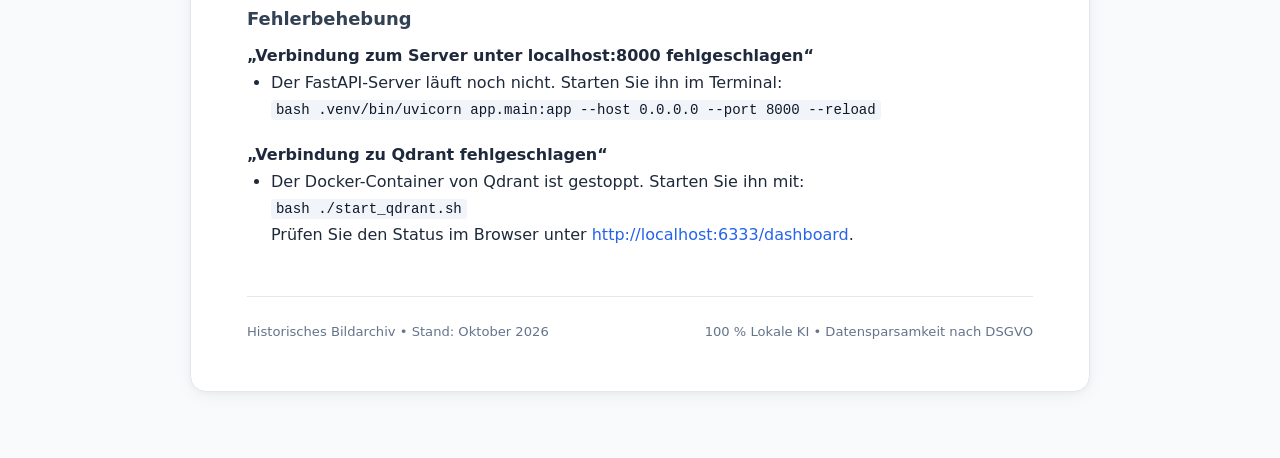
==== commit b6feb2c1: "feat: archive hardening, dynamic NAS mount resilience, and ES6 modularization - Security & KDG-Audit" ====
--- a/anleitung.html
+++ b/anleitung.html
@@ -413,7 +413,10 @@
 8. <strong>Falsch zugeordnete Gesichter ausschließen (Split / „Nicht diese Person“):</strong><br />
    * Auf jeder Bildkarte in der Cluster-Detailansicht befindet sich der Button <strong>„Entfernen“</strong> (<em>„Nicht diese Person“</em>).<br />
    * Entfernt ein versehentlich zugeordnetes Porträt aus dem Cluster und aktualisiert das Elternbild, ohne die übrigen Gesichter zu verändern.<br />
-9. <strong>Cluster neu berechnen:</strong> Ein Klick auf <em>„Cluster neu berechnen“</em> führt das DBSCAN-Clustering über alle archivierten Gesichter erneut aus.</p>
+9. <strong>Cluster neu berechnen:</strong> Ein Klick auf <em>„Cluster neu berechnen“</em> führt das DBSCAN-Clustering über alle archivierten Gesichter erneut aus.<br />
+10. <strong>Resiliente Netzlaufwerk-Einbindung (NAS / SMB / GVFS):</strong><br />
+    * Befinden sich Originalscans auf einem externen Netzlaufwerk (NAS) und dieses ist vorübergehend nicht eingehängt, zeigt das System stilvolle Ersatz-Silhouetten.<br />
+    * Sobald das NAS im Dateimanager eingehängt wird, erkennt das System die Freigabe vollautomatisch und liefert sofort die echten Gesichts-Crops und Archivbilder aus – selbst wenn sich der dynamische GNOME-GVFS-Mountpoint (z. B. durch IP- oder mDNS-Wechsel) geändert hat. Eine erneute Indexierung ist nicht erforderlich.</p>
 <h3 id="tab-3-bestande-upload">Tab 3: Bestände &amp; Upload</h3>
 <p>Ermöglicht das Hinzufügen von Bildern direkt über die Weboberfläche:<br />
 1. <strong>Bestehende Ordner ohne Verschieben einbinden:</strong><br />
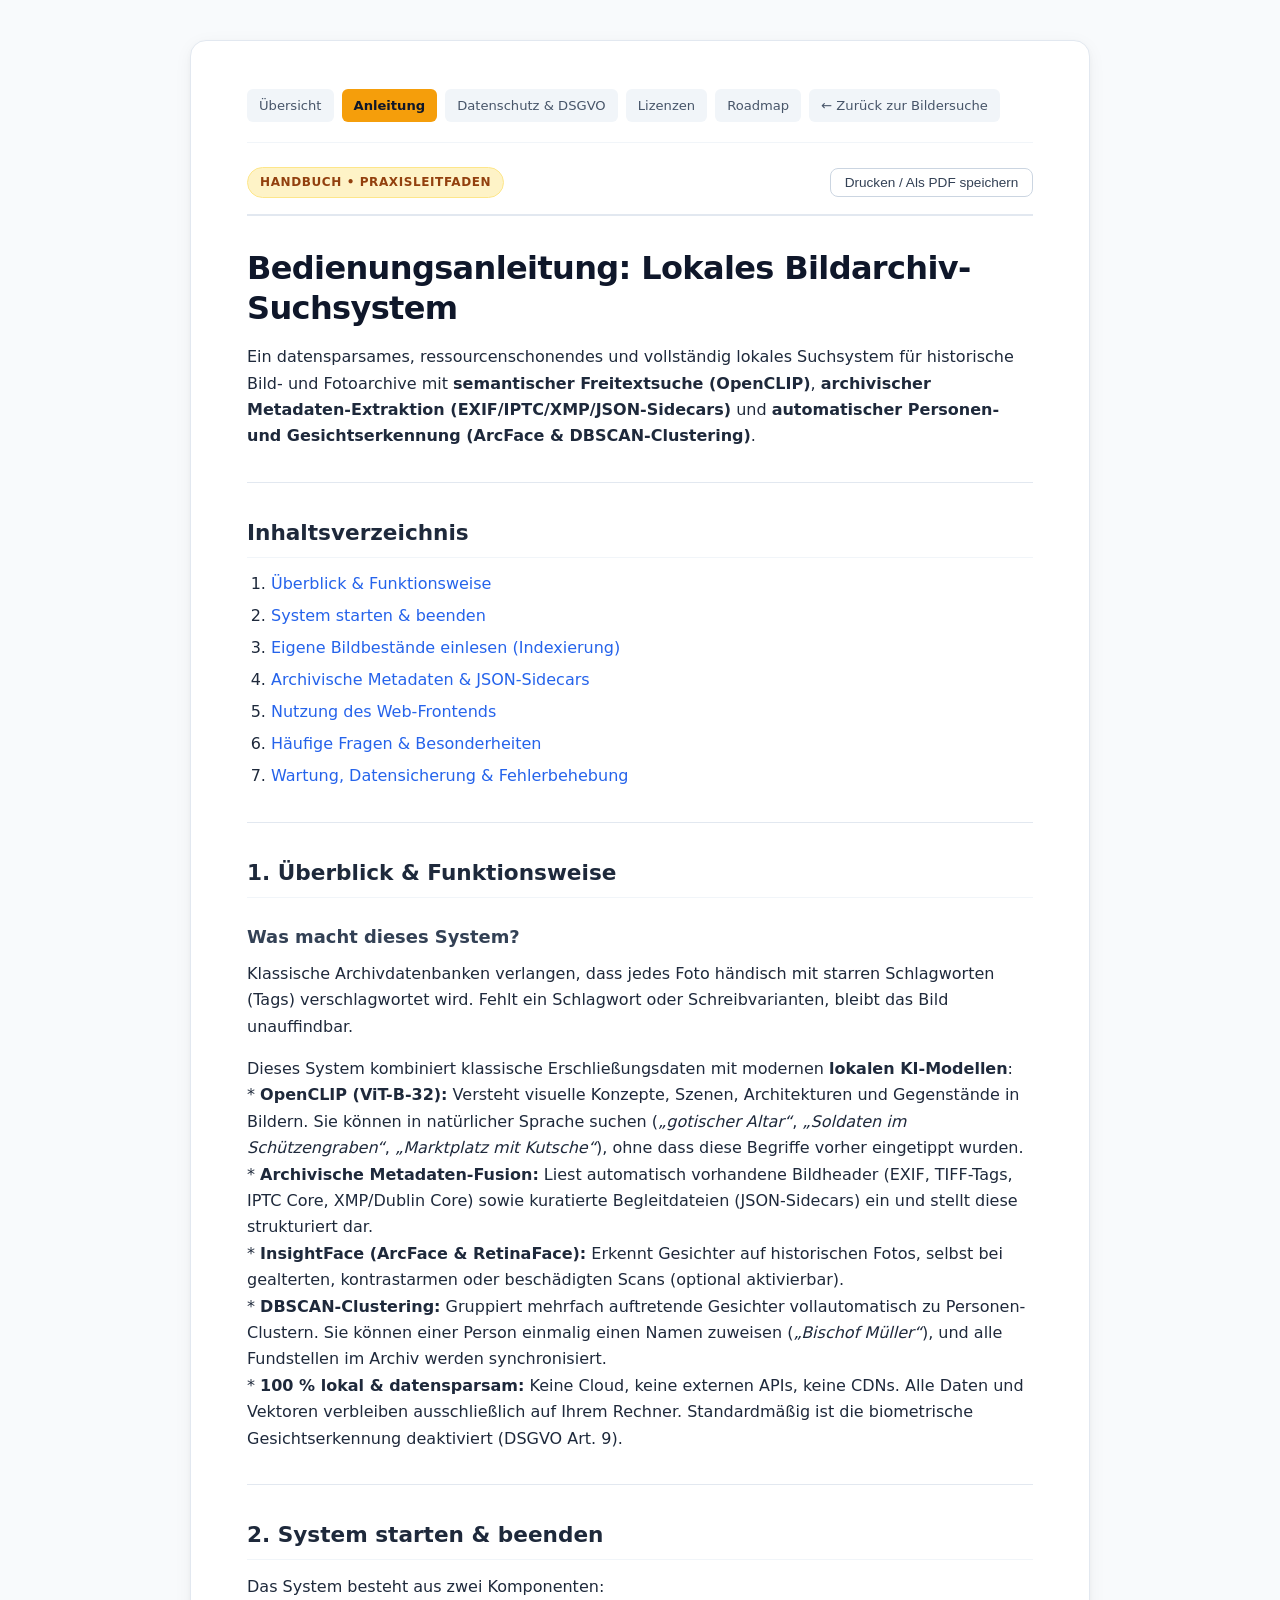
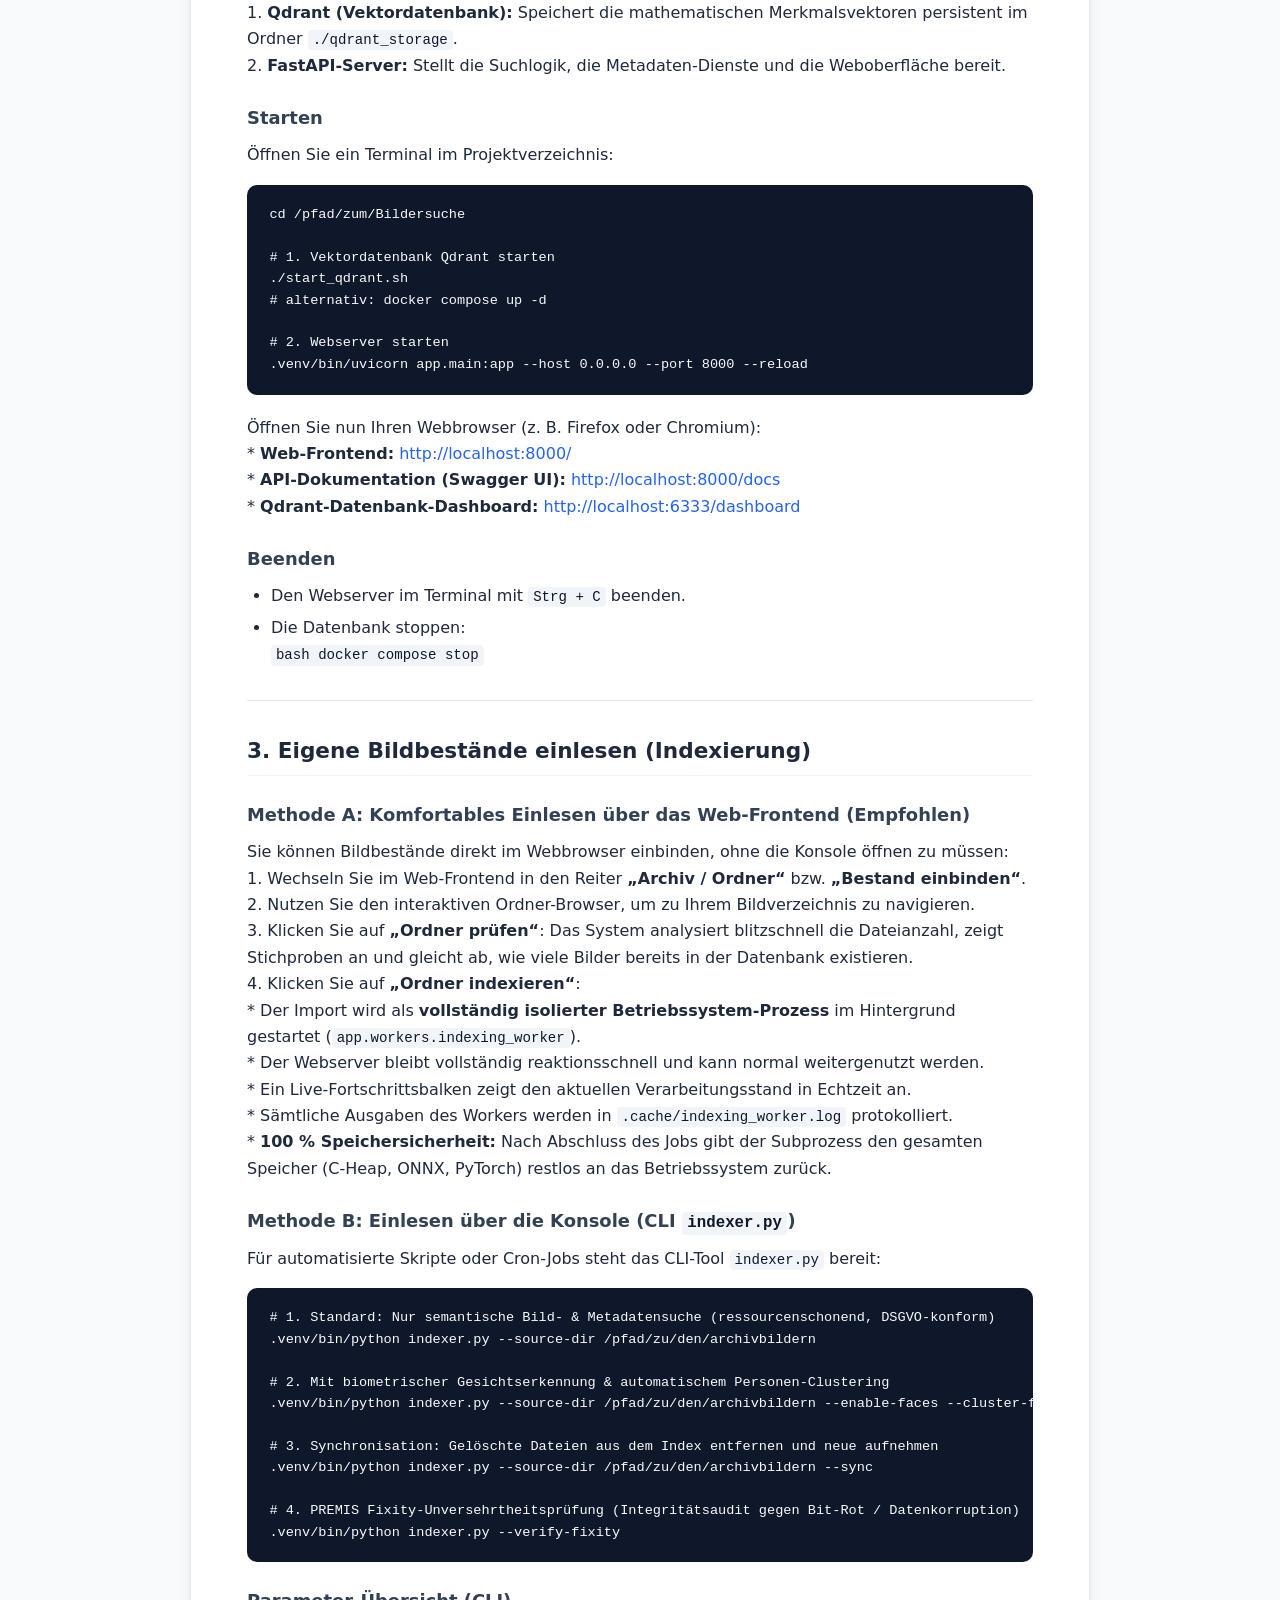
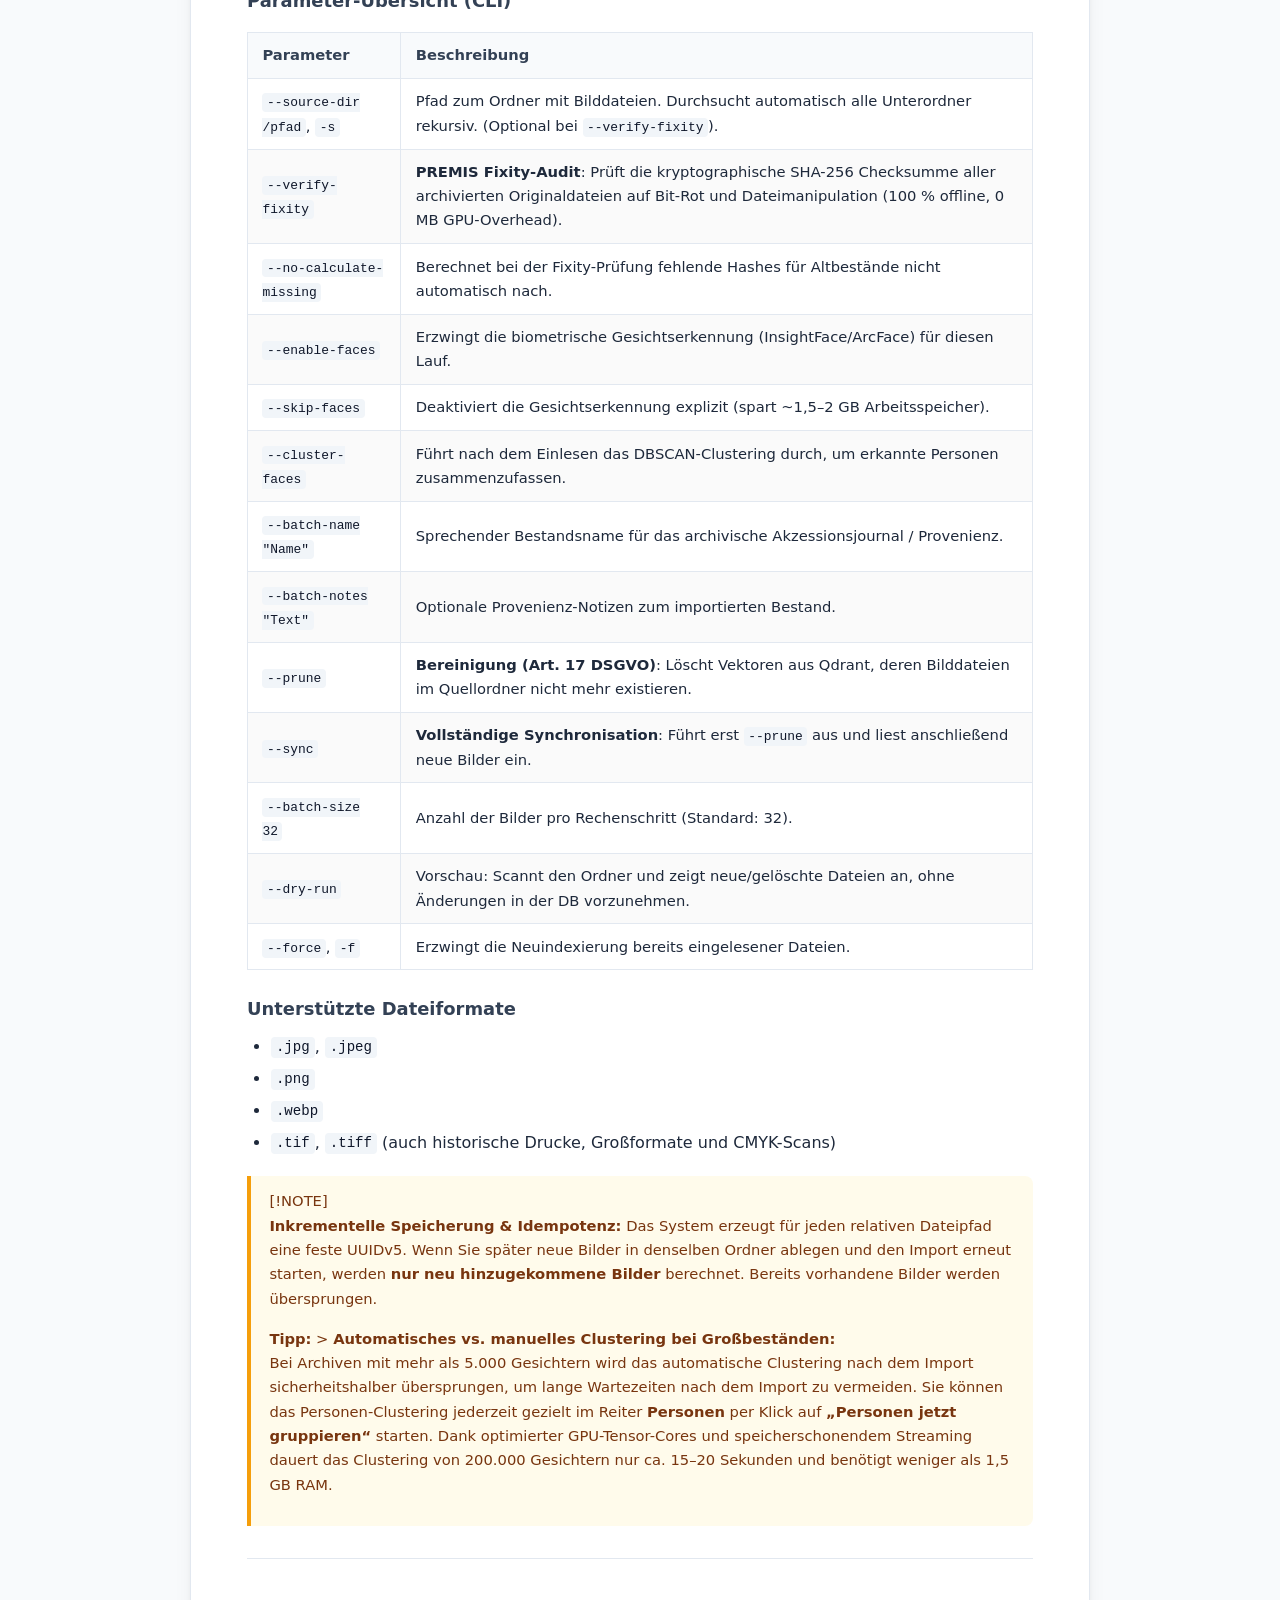
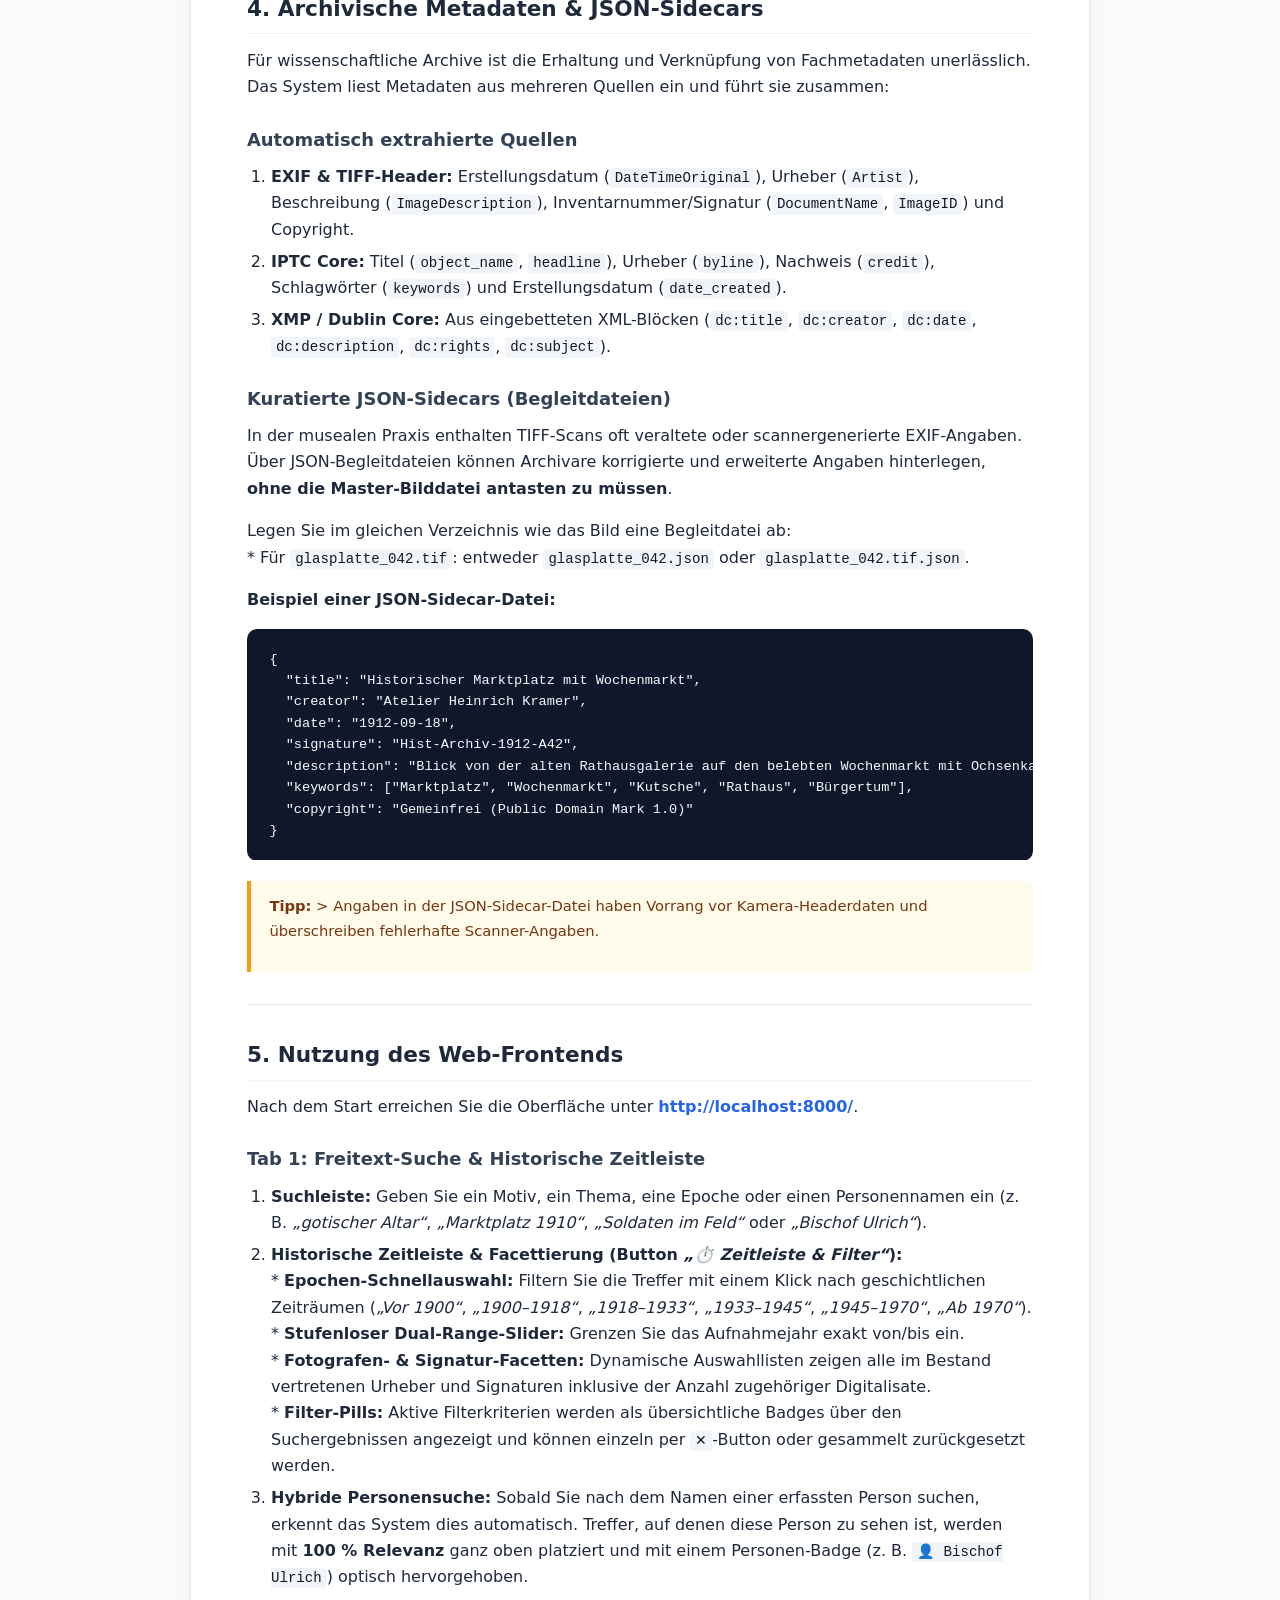
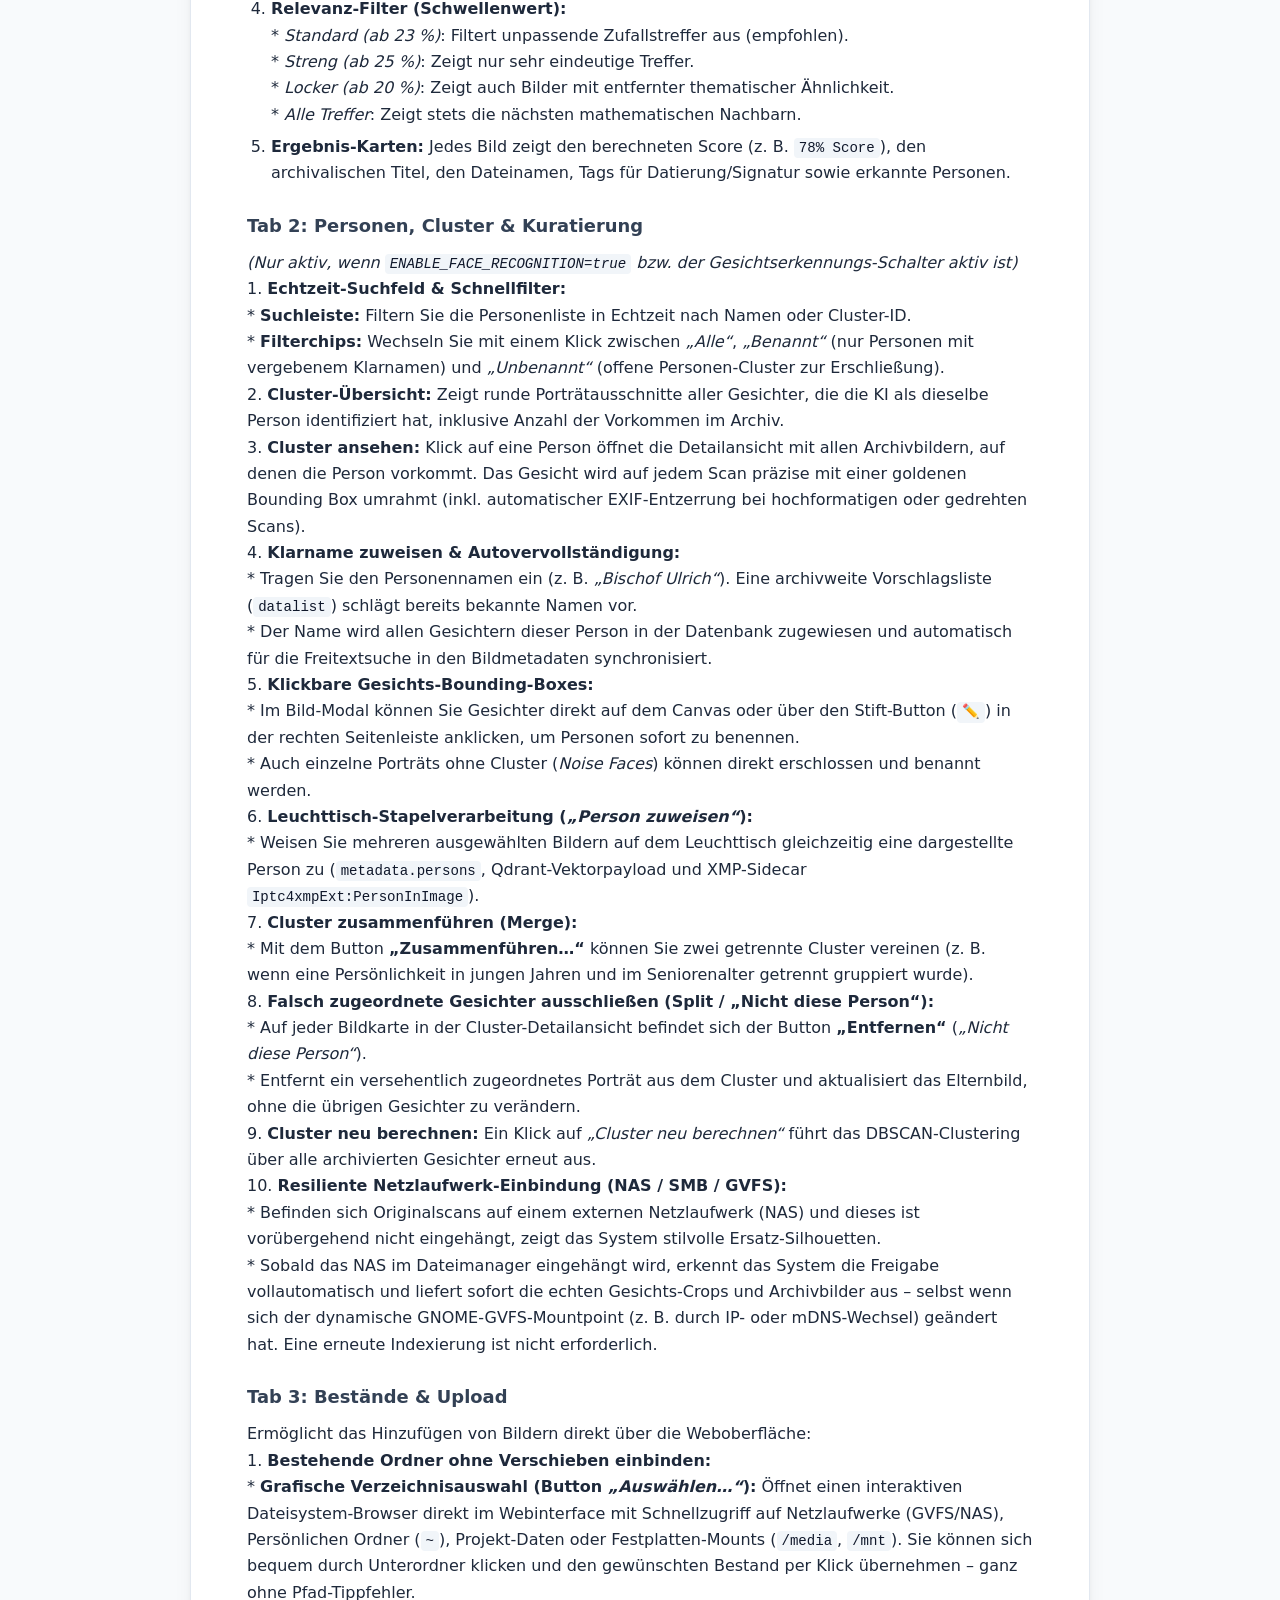
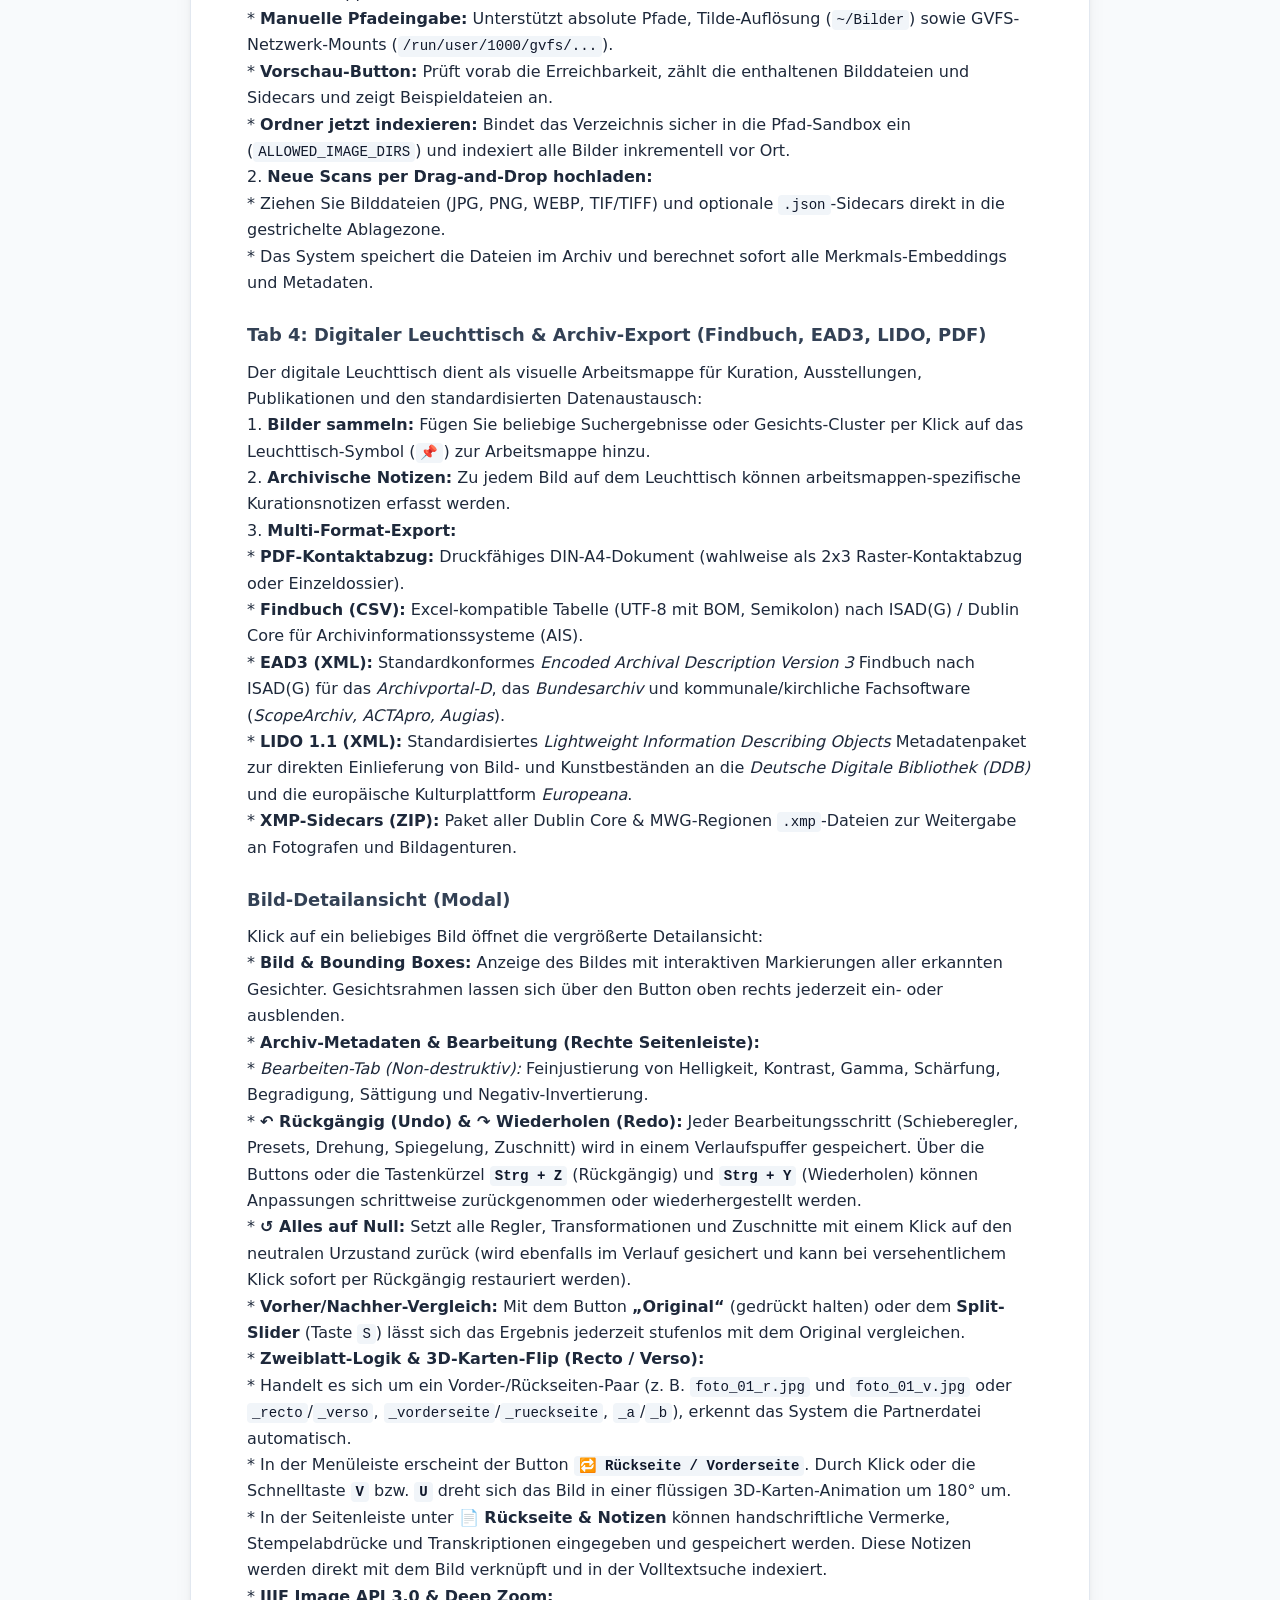
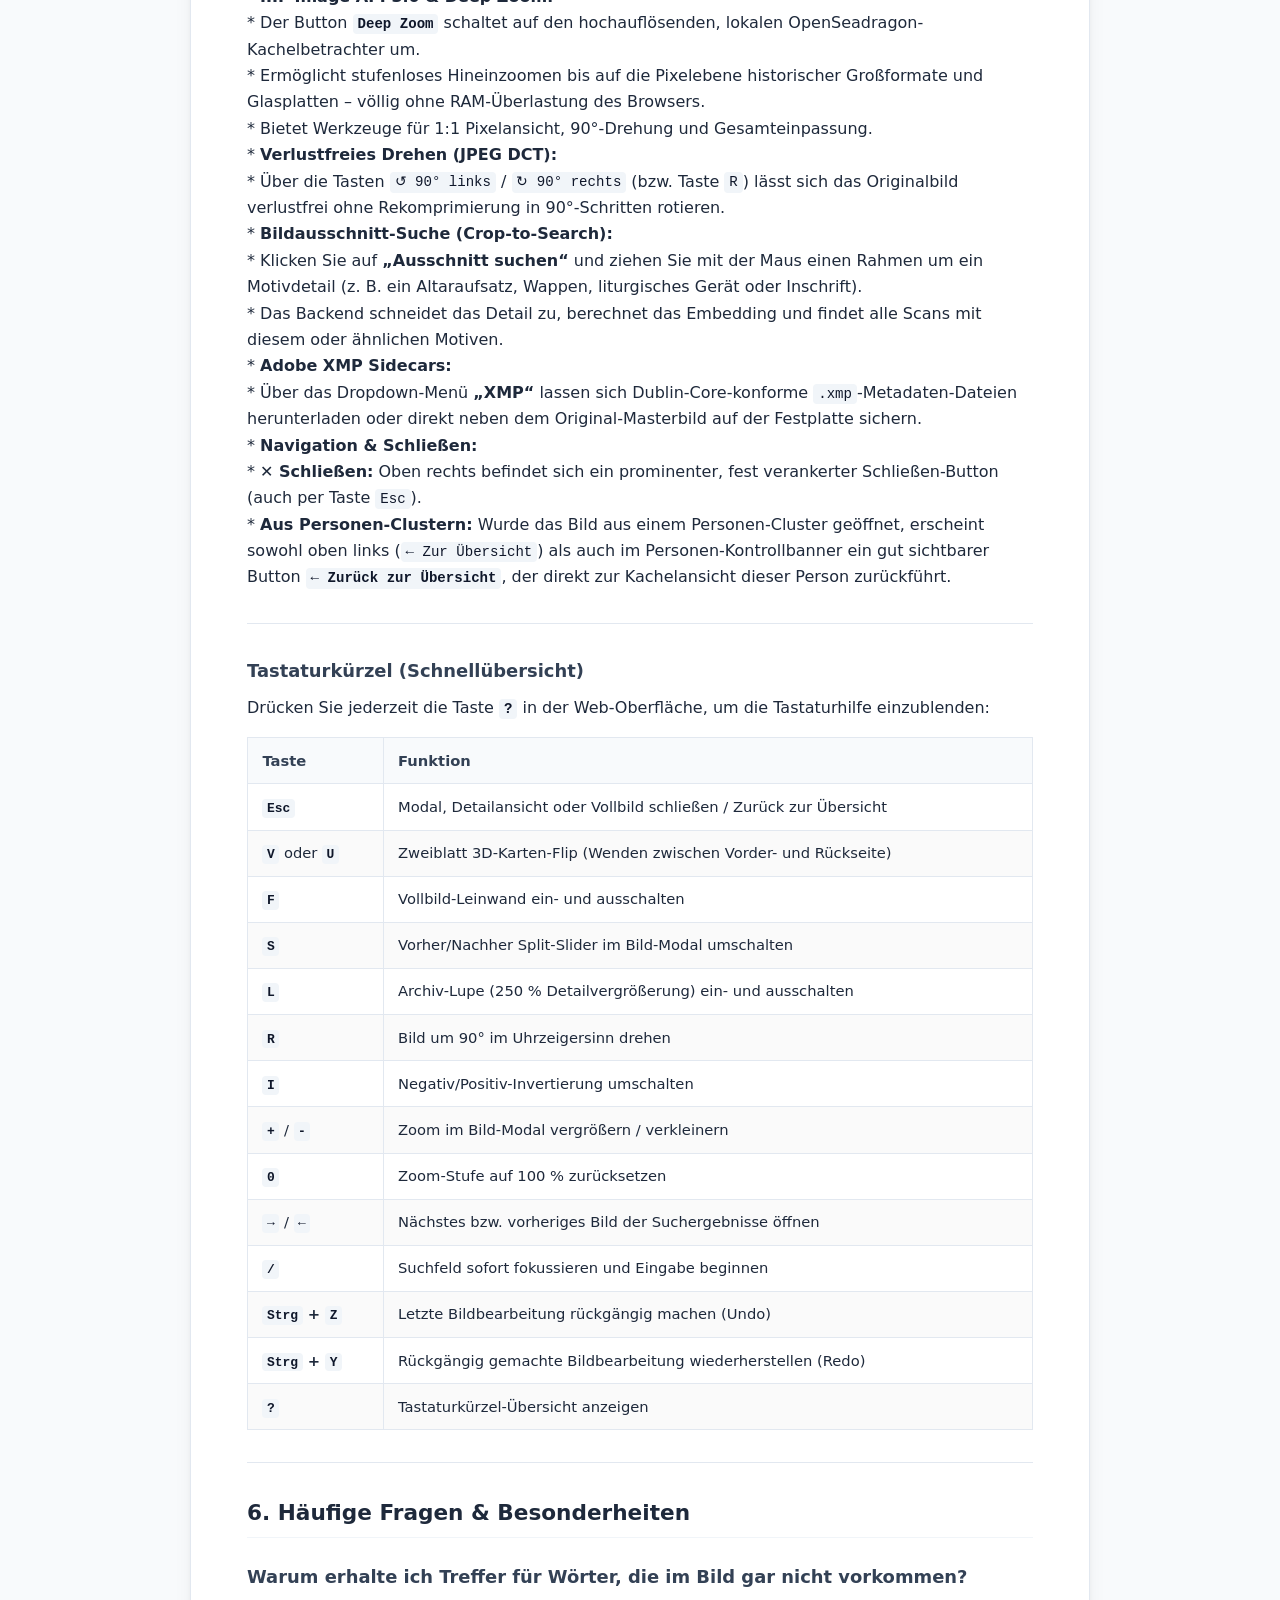
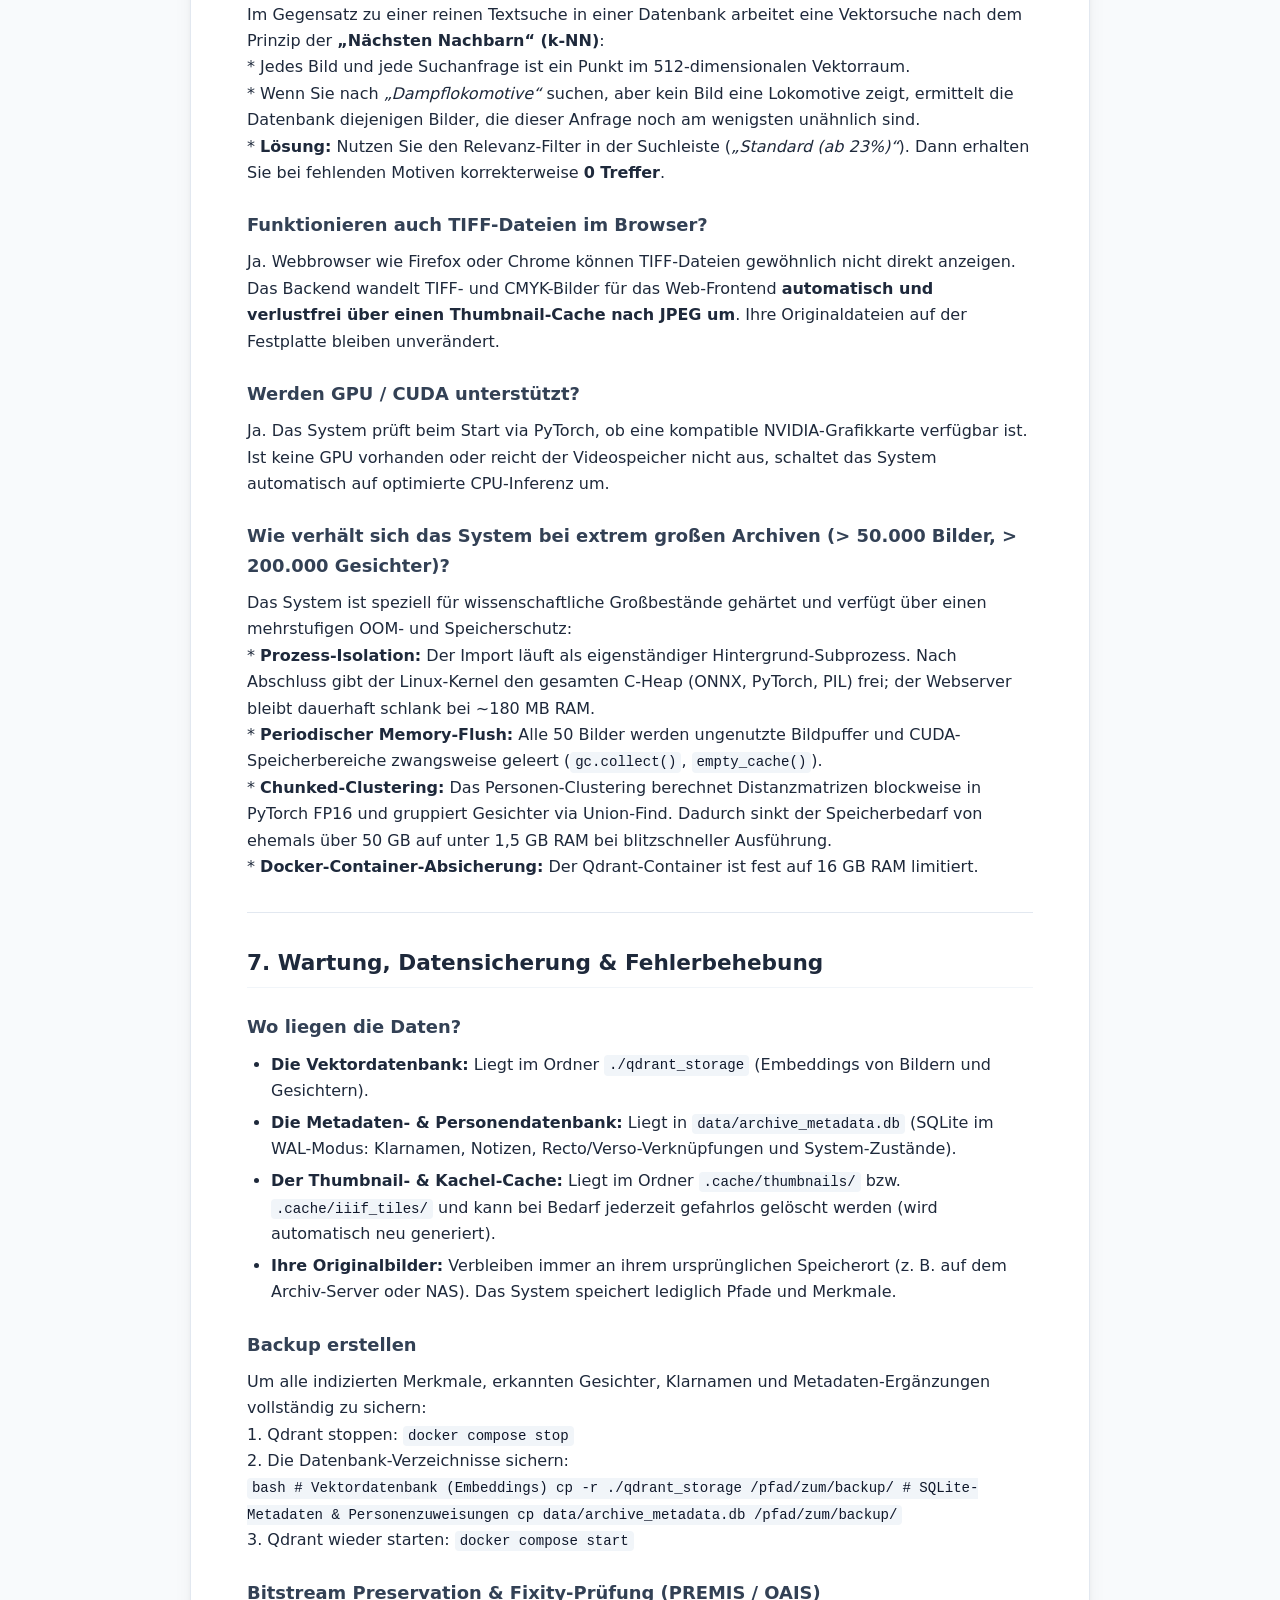
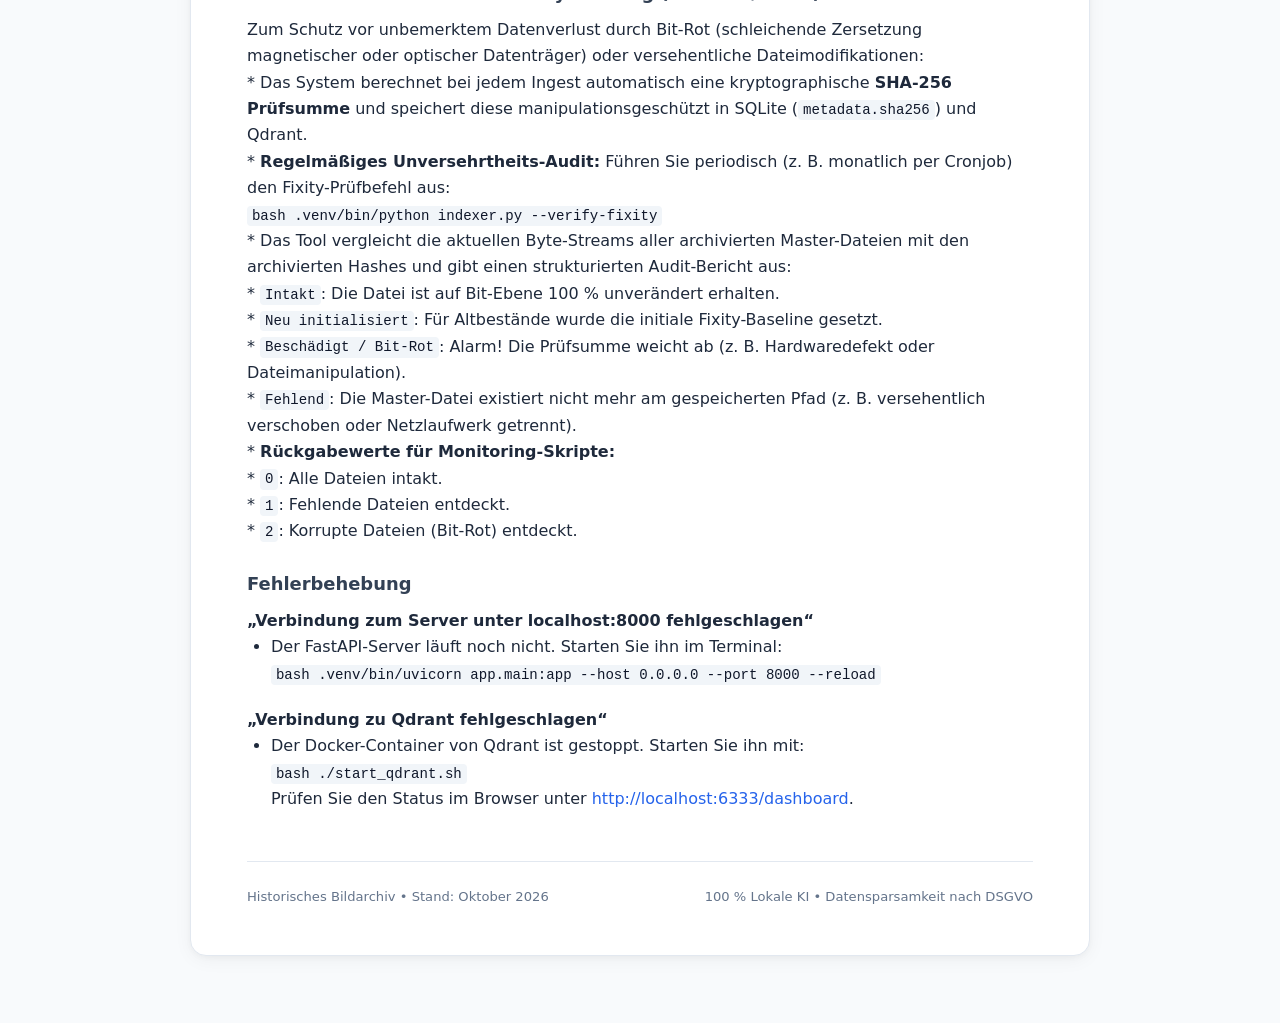
==== commit 0cb06fee: "feat: standard archival exports (EAD3 & LIDO 1.1) and strategic roadmap in todo.md - EAD3 XML Export" ====
--- a/anleitung.html
+++ b/anleitung.html
@@ -427,6 +427,16 @@
 2. <strong>Neue Scans per Drag-and-Drop hochladen:</strong><br />
    * Ziehen Sie Bilddateien (JPG, PNG, WEBP, TIF/TIFF) und optionale <code>.json</code>-Sidecars direkt in die gestrichelte Ablagezone.<br />
    * Das System speichert die Dateien im Archiv und berechnet sofort alle Merkmals-Embeddings und Metadaten.</p>
+<h3 id="tab-4-digitaler-leuchttisch-archiv-export-findbuch-ead3-lido-pdf">Tab 4: Digitaler Leuchttisch &amp; Archiv-Export (Findbuch, EAD3, LIDO, PDF)</h3>
+<p>Der digitale Leuchttisch dient als visuelle Arbeitsmappe für Kuration, Ausstellungen, Publikationen und den standardisierten Datenaustausch:<br />
+1. <strong>Bilder sammeln:</strong> Fügen Sie beliebige Suchergebnisse oder Gesichts-Cluster per Klick auf das Leuchttisch-Symbol (<code>📌</code>) zur Arbeitsmappe hinzu.<br />
+2. <strong>Archivische Notizen:</strong> Zu jedem Bild auf dem Leuchttisch können arbeitsmappen-spezifische Kurationsnotizen erfasst werden.<br />
+3. <strong>Multi-Format-Export:</strong><br />
+   * <strong>PDF-Kontaktabzug:</strong> Druckfähiges DIN-A4-Dokument (wahlweise als 2x3 Raster-Kontaktabzug oder Einzeldossier).<br />
+   * <strong>Findbuch (CSV):</strong> Excel-kompatible Tabelle (UTF-8 mit BOM, Semikolon) nach ISAD(G) / Dublin Core für Archivinformationssysteme (AIS).<br />
+   * <strong>EAD3 (XML):</strong> Standardkonformes <em>Encoded Archival Description Version 3</em> Findbuch nach ISAD(G) für das <em>Archivportal-D</em>, das <em>Bundesarchiv</em> und kommunale/kirchliche Fachsoftware (<em>ScopeArchiv, ACTApro, Augias</em>).<br />
+   * <strong>LIDO 1.1 (XML):</strong> Standardisiertes <em>Lightweight Information Describing Objects</em> Metadatenpaket zur direkten Einlieferung von Bild- und Kunstbeständen an die <em>Deutsche Digitale Bibliothek (DDB)</em> und die europäische Kulturplattform <em>Europeana</em>.<br />
+   * <strong>XMP-Sidecars (ZIP):</strong> Paket aller Dublin Core &amp; MWG-Regionen <code>.xmp</code>-Dateien zur Weitergabe an Fotografen und Bildagenturen.</p>
 <h3 id="bild-detailansicht-modal">Bild-Detailansicht (Modal)</h3>
 <p>Klick auf ein beliebiges Bild öffnet die vergrößerte Detailansicht:<br />
 * <strong>Bild &amp; Bounding Boxes:</strong> Anzeige des Bildes mit interaktiven Markierungen aller erkannten Gesichter. Gesichtsrahmen lassen sich über den Button oben rechts jederzeit ein- oder ausblenden.<br />
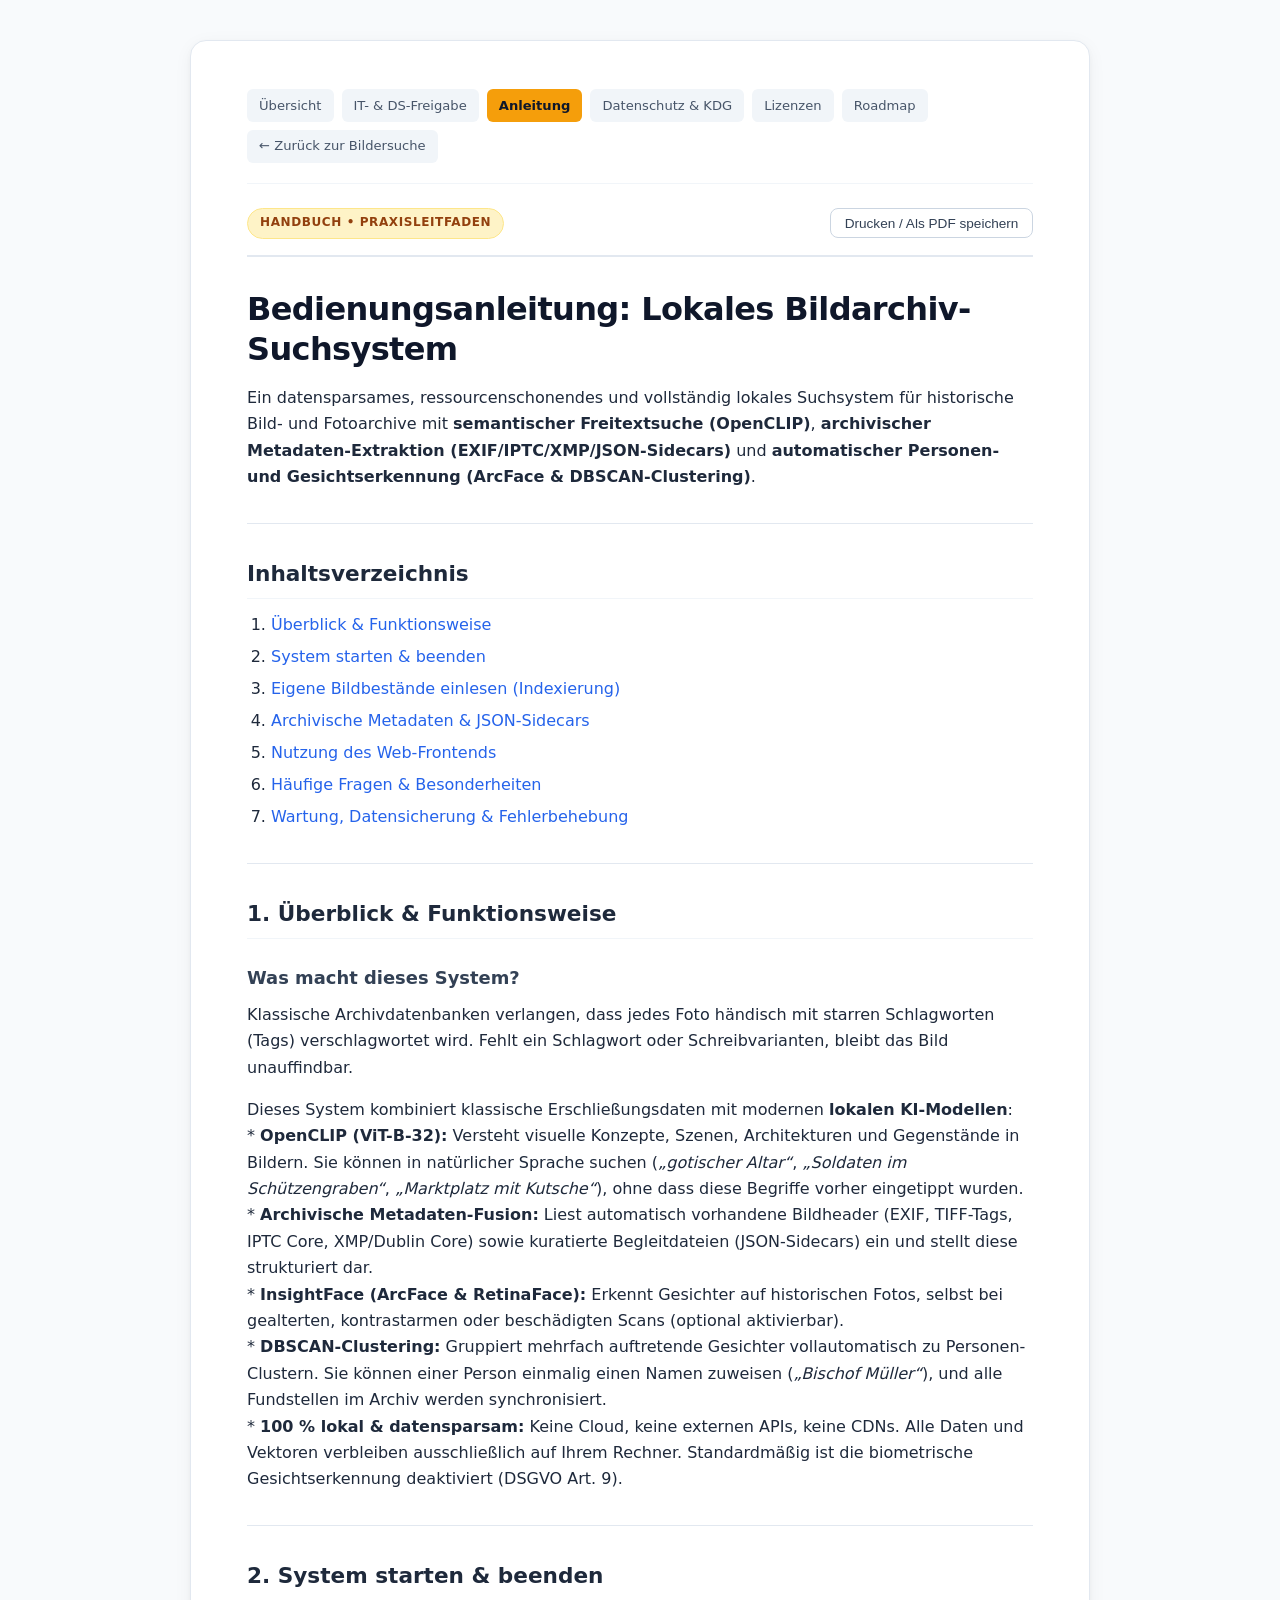
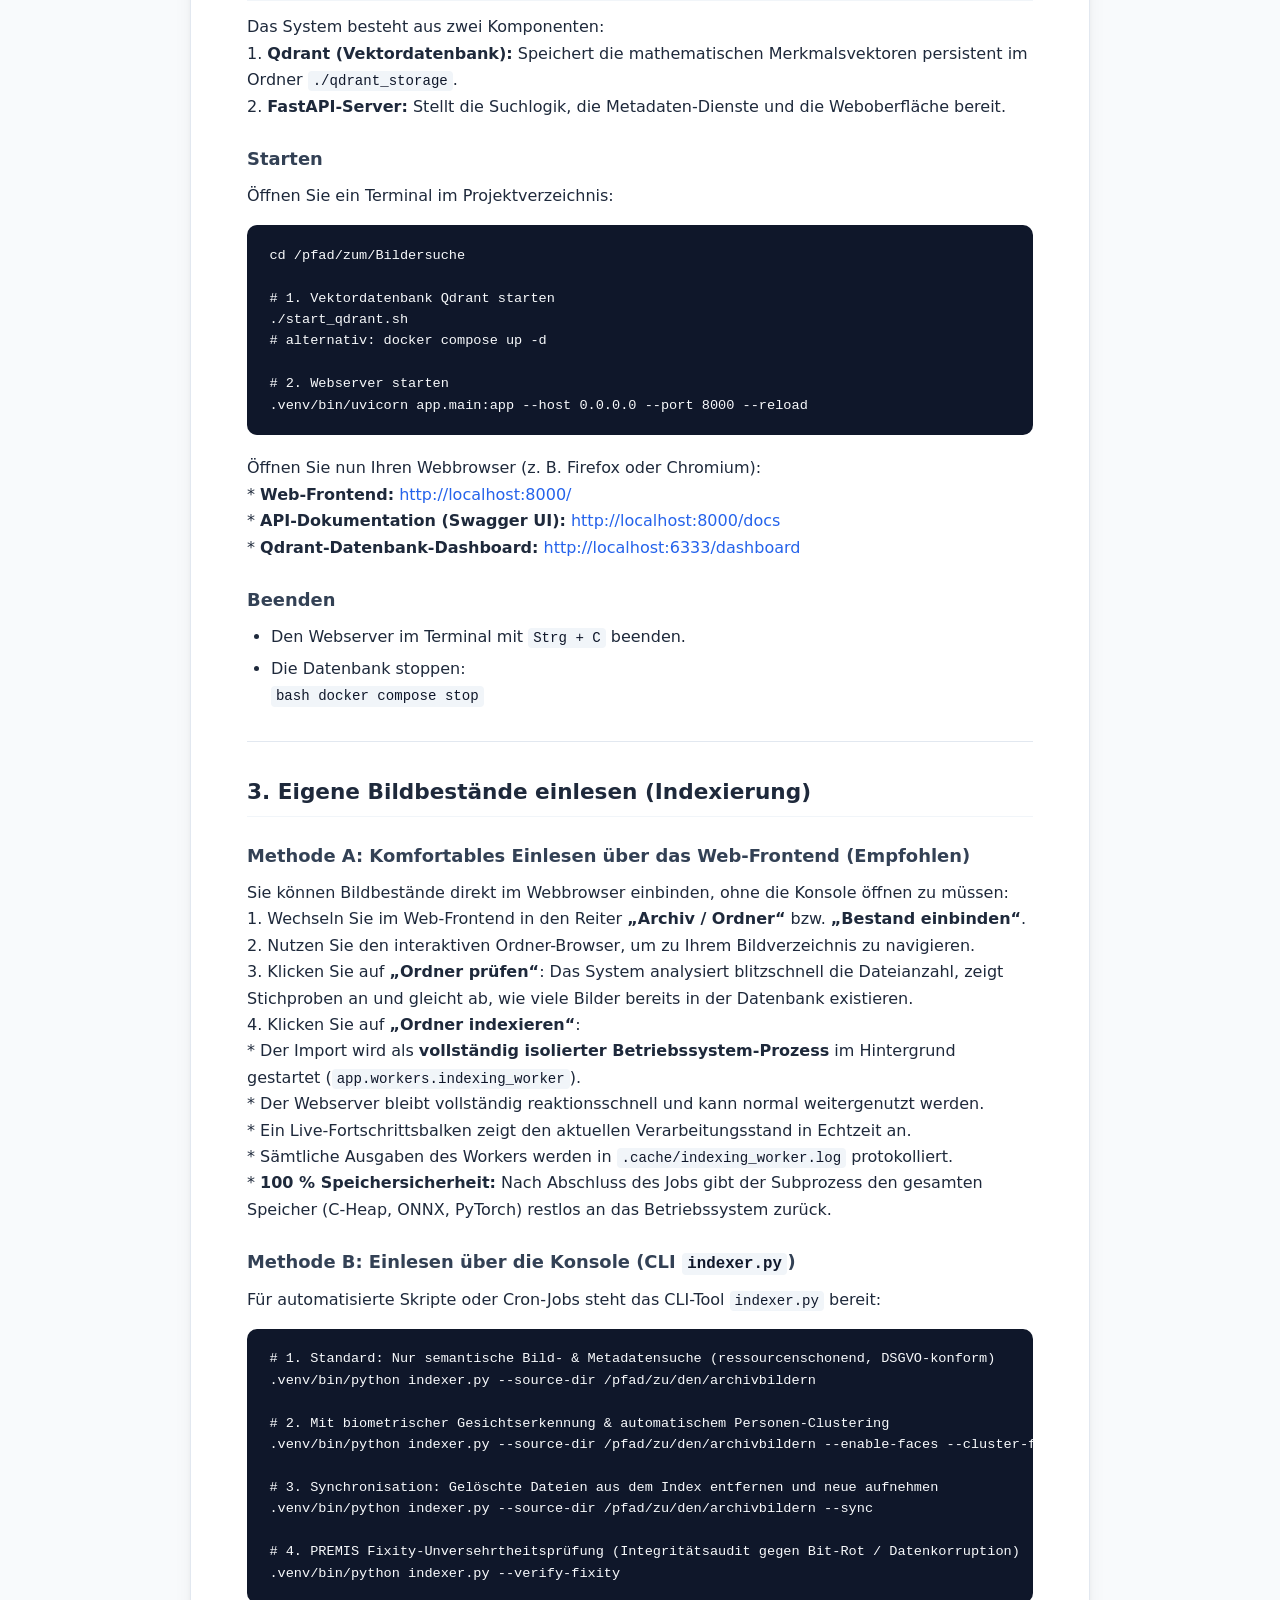
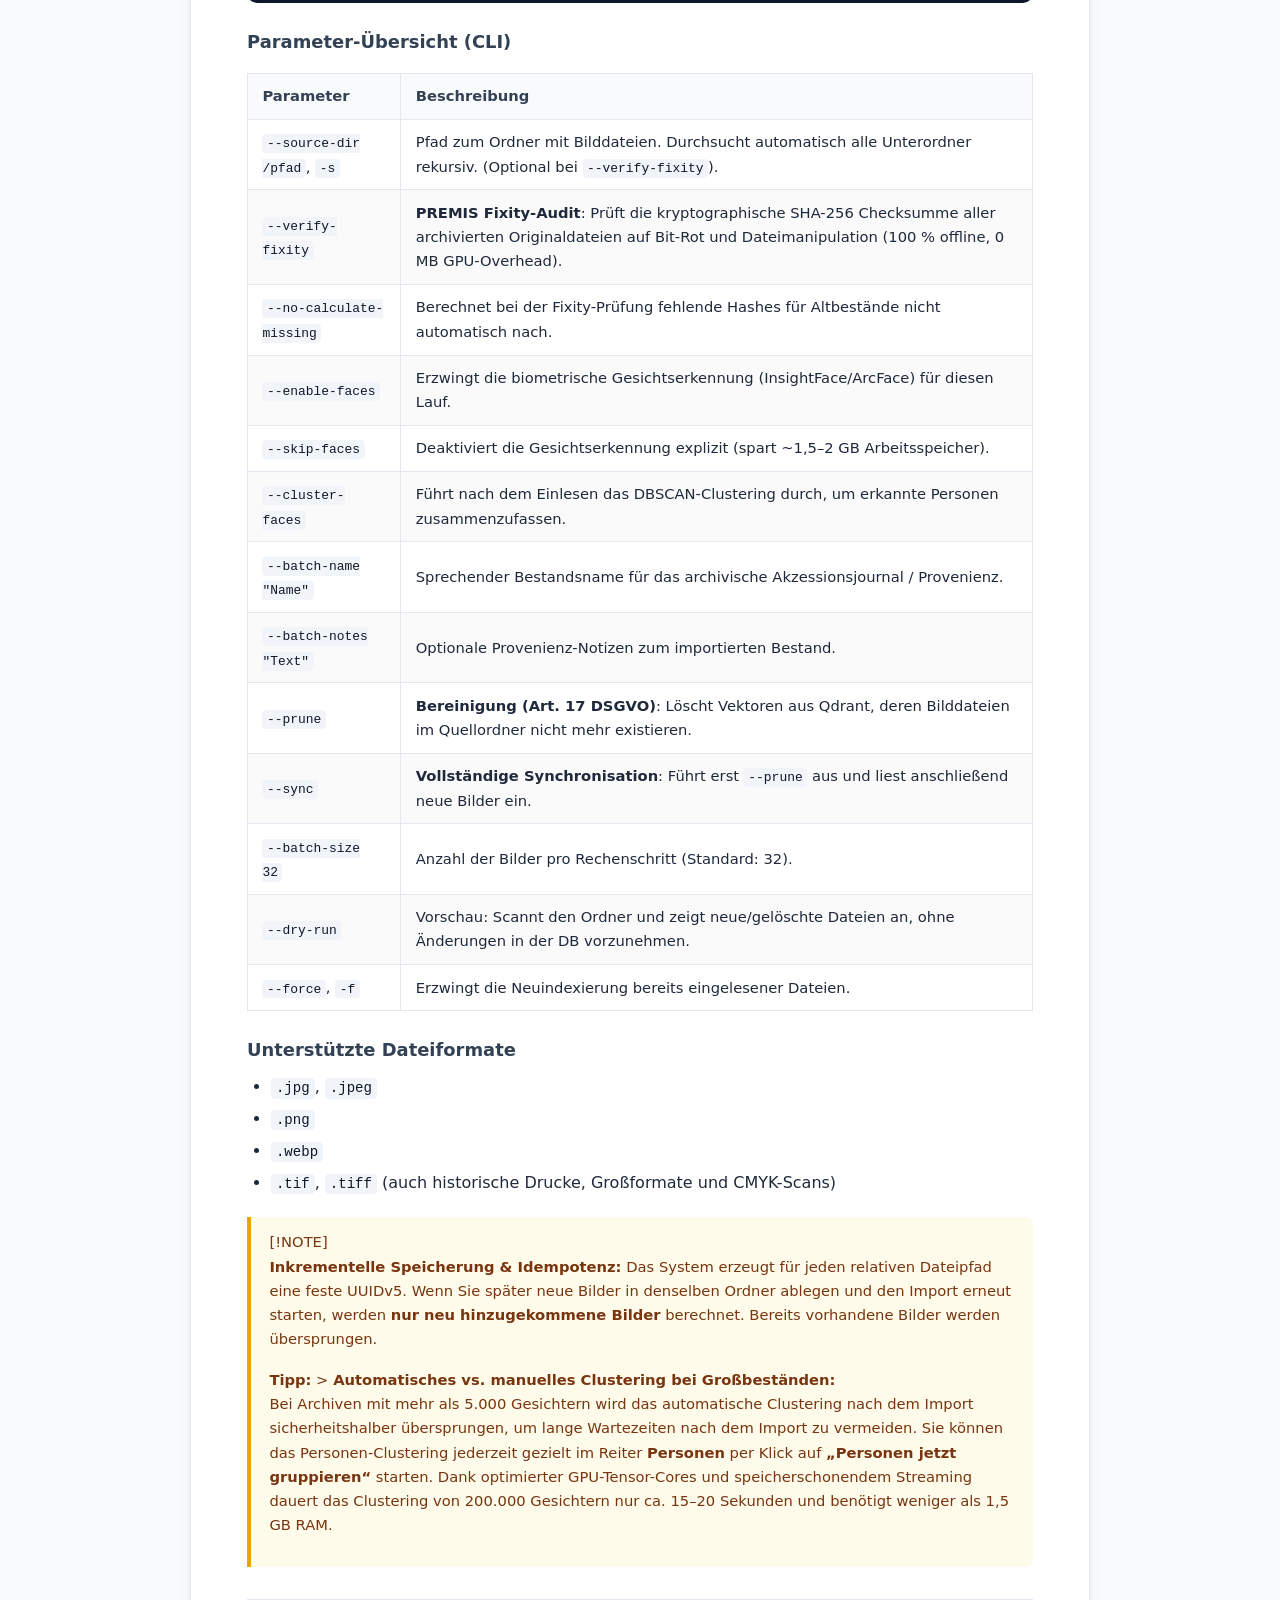
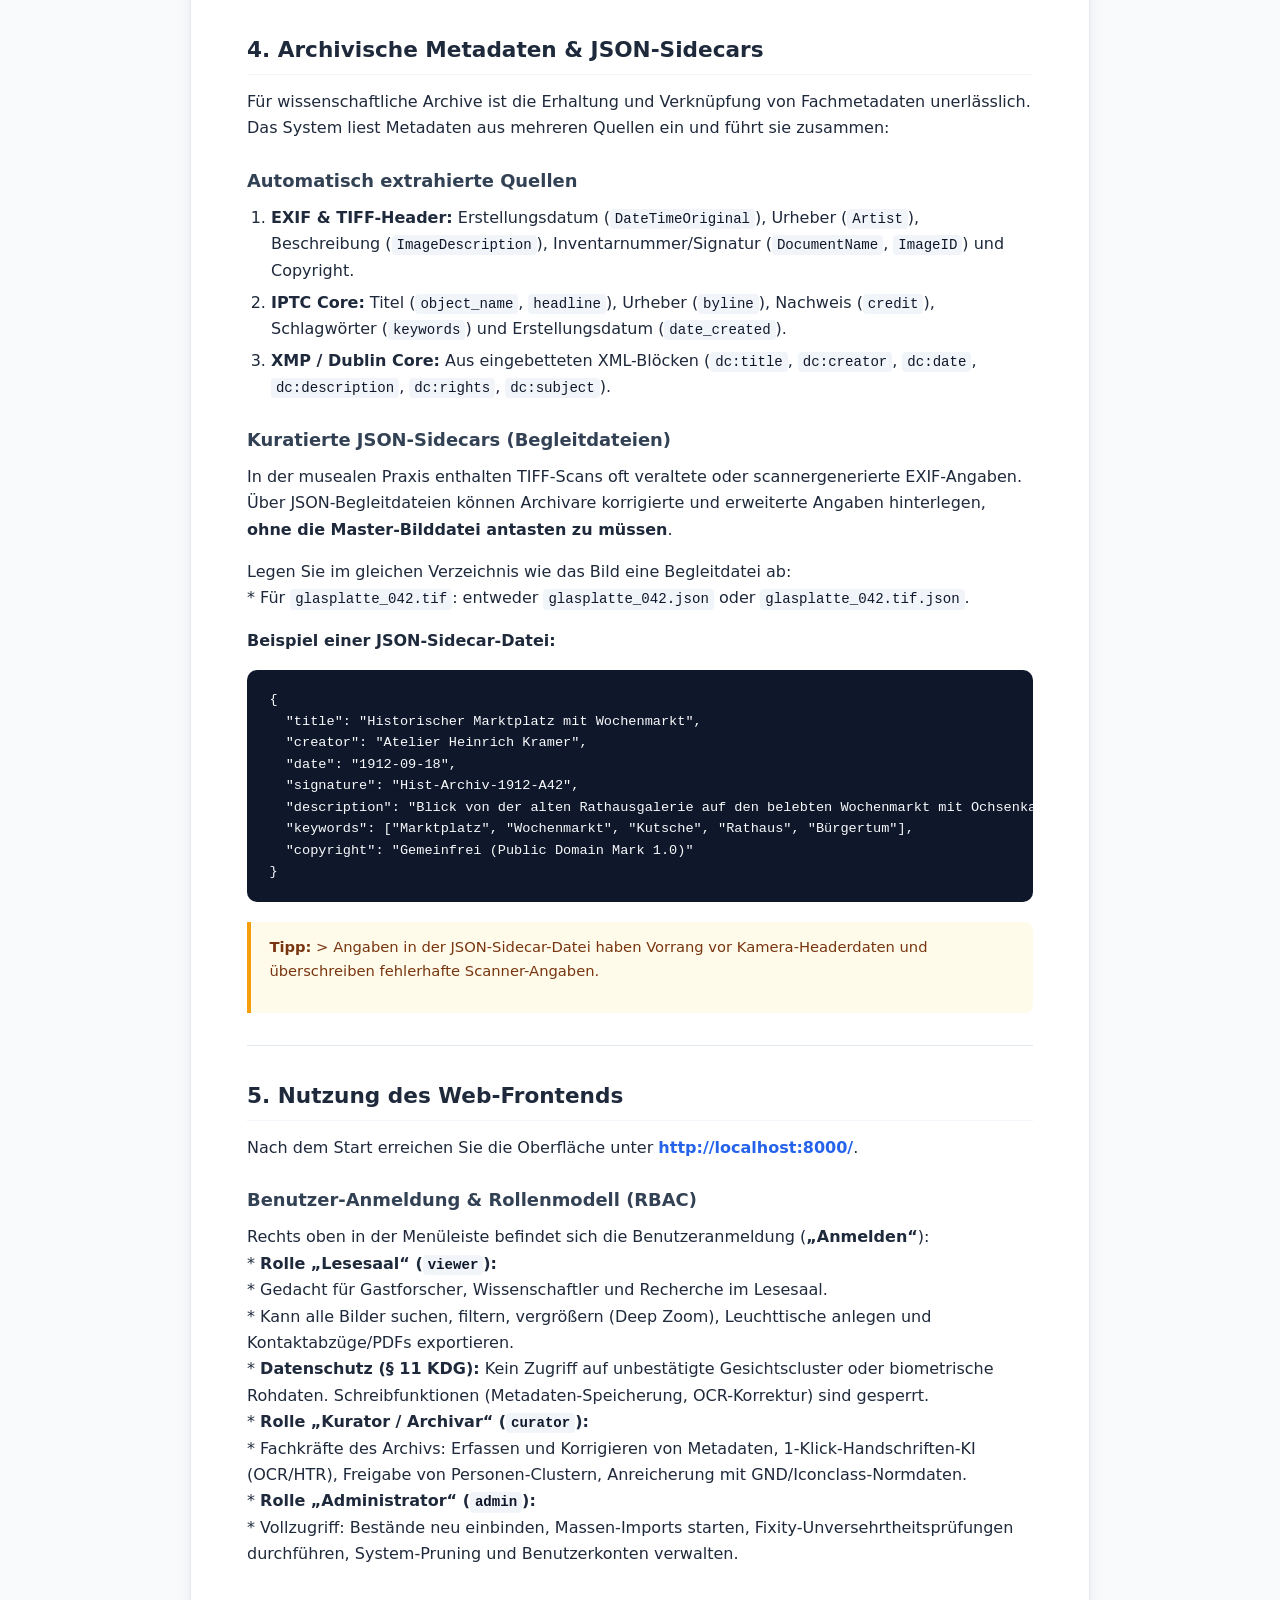
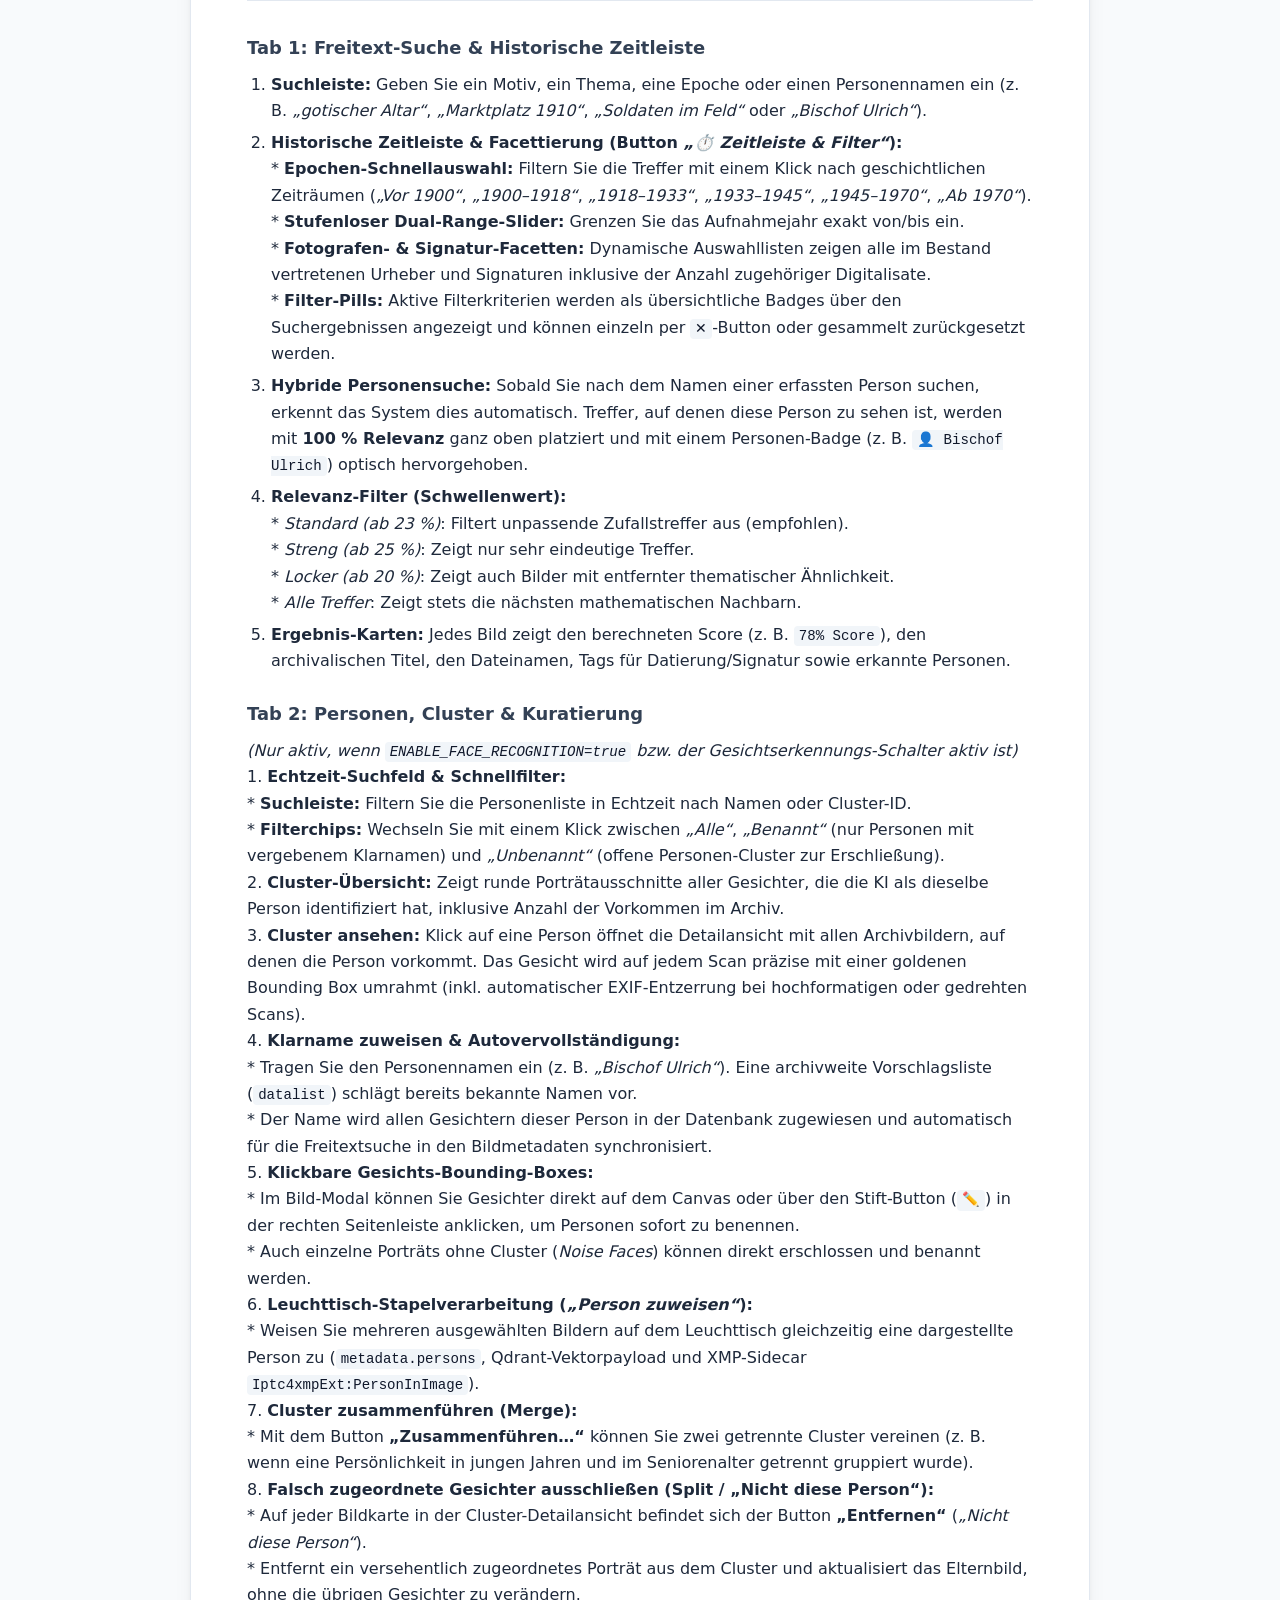
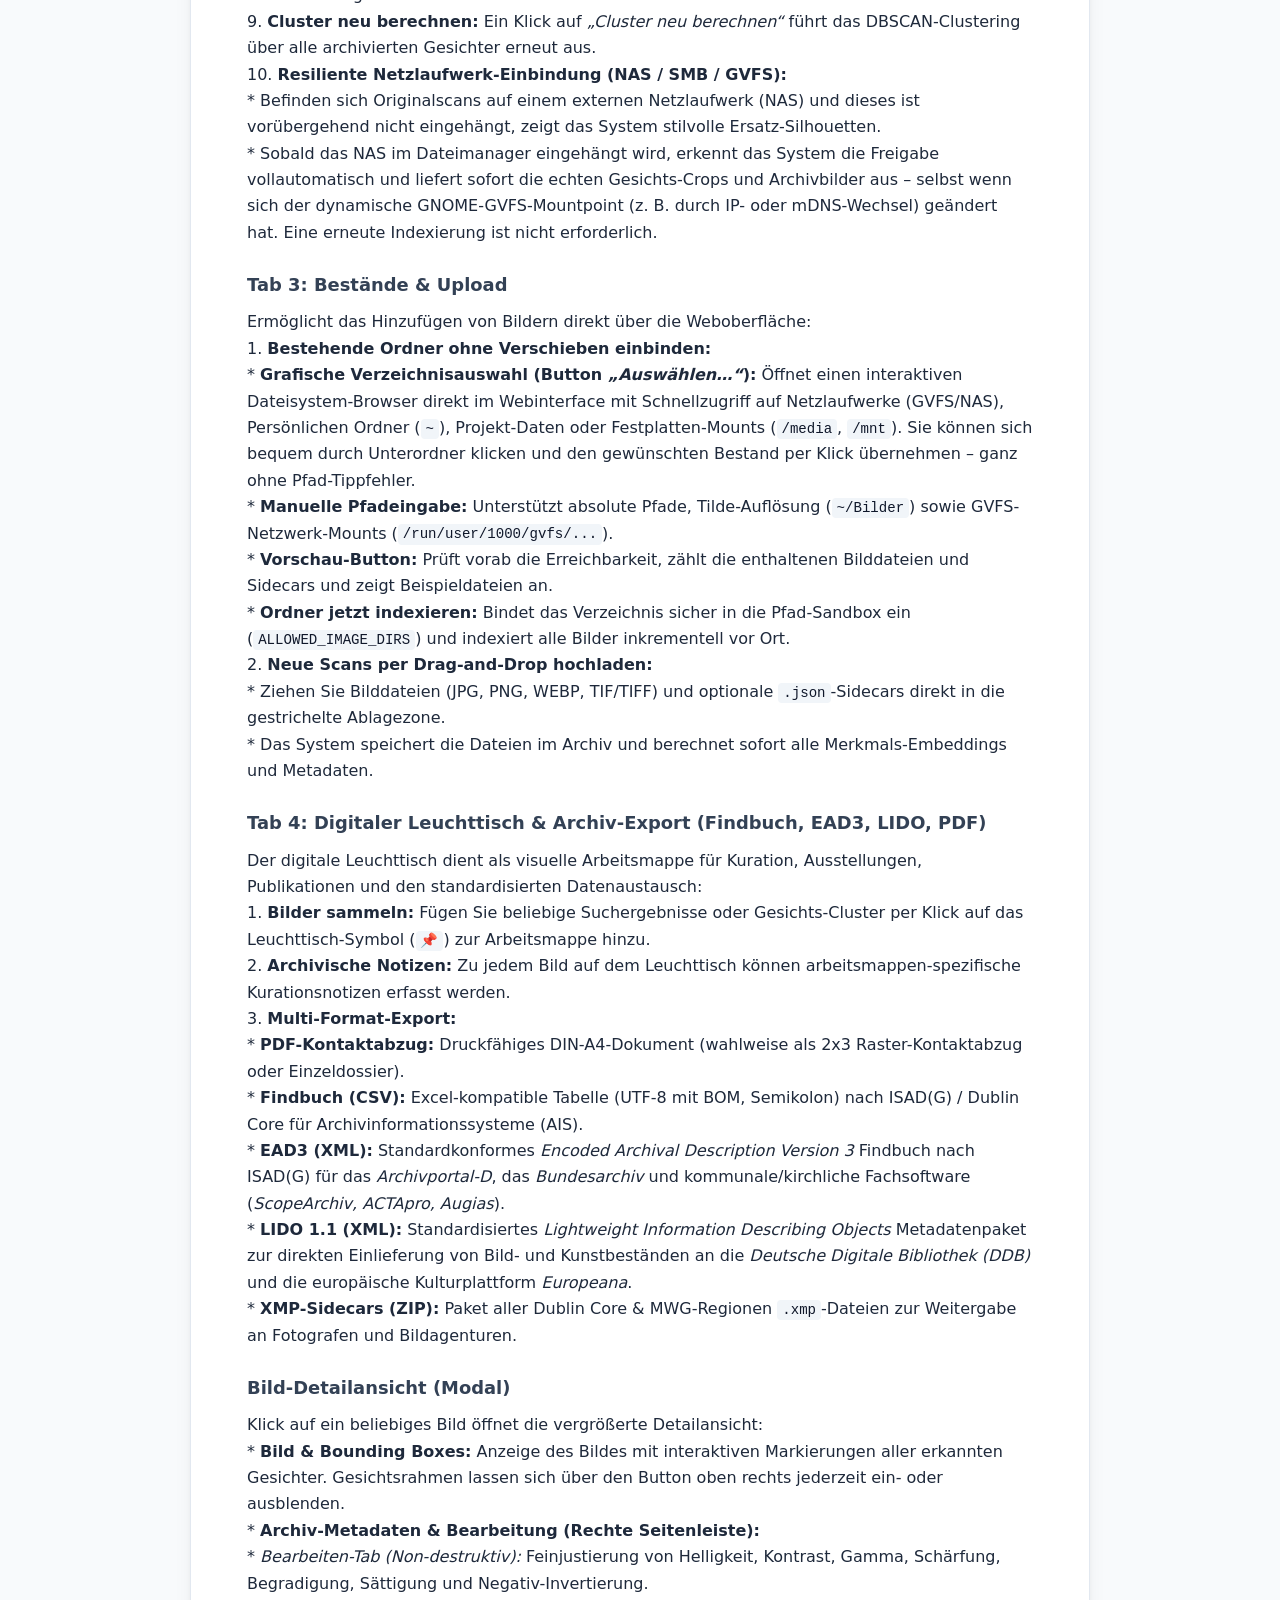
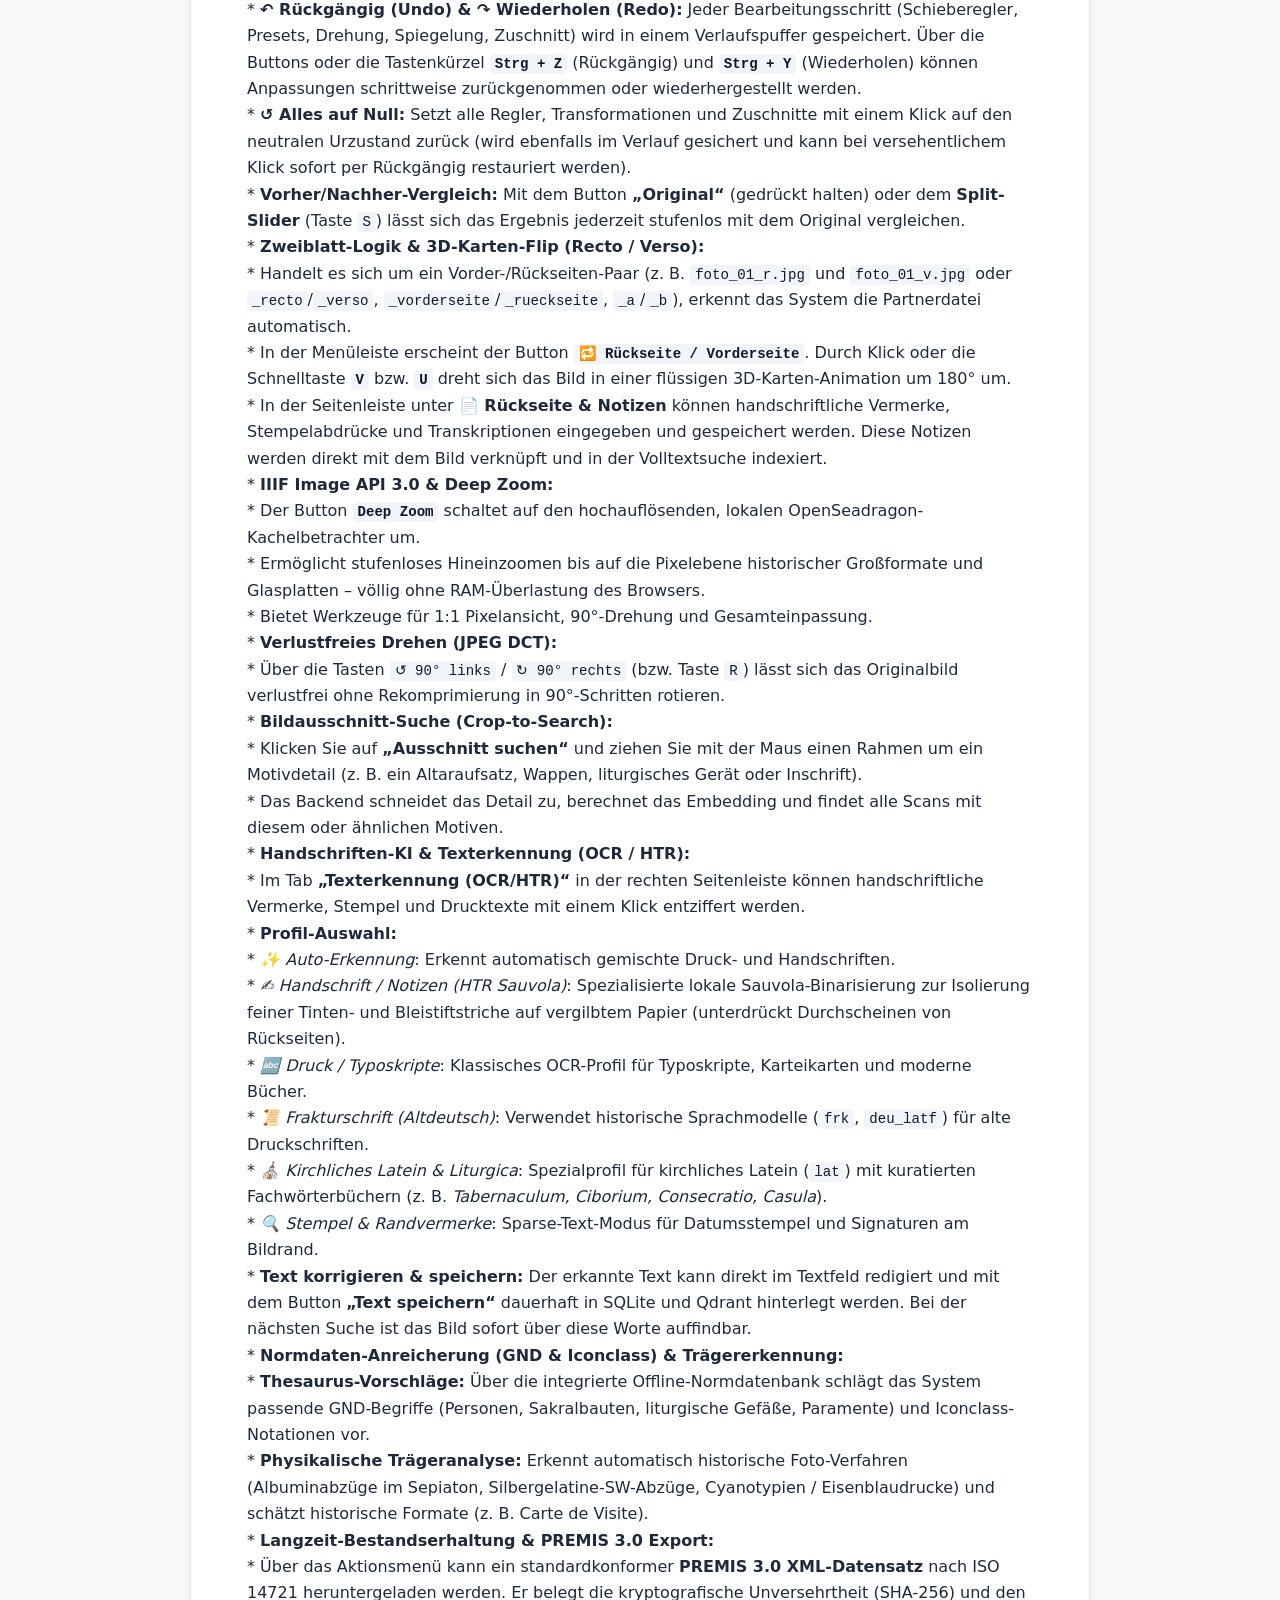
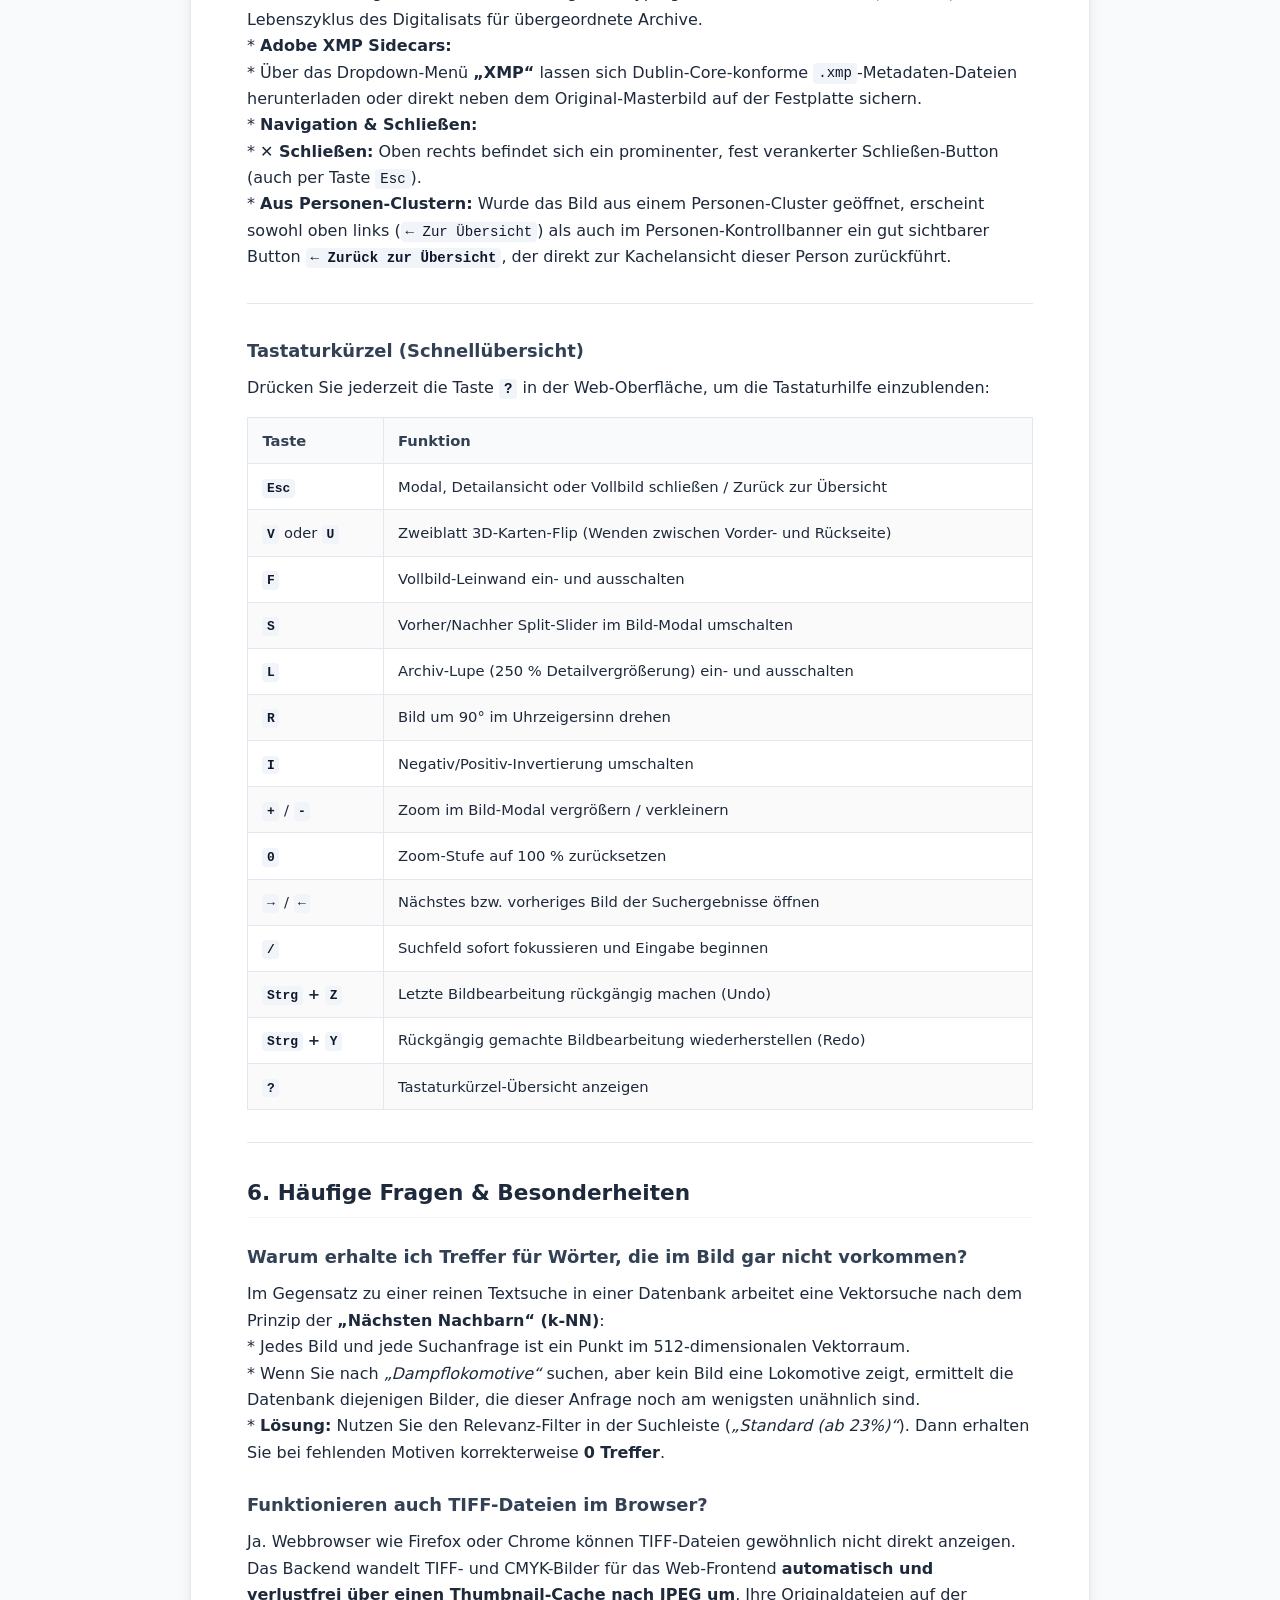
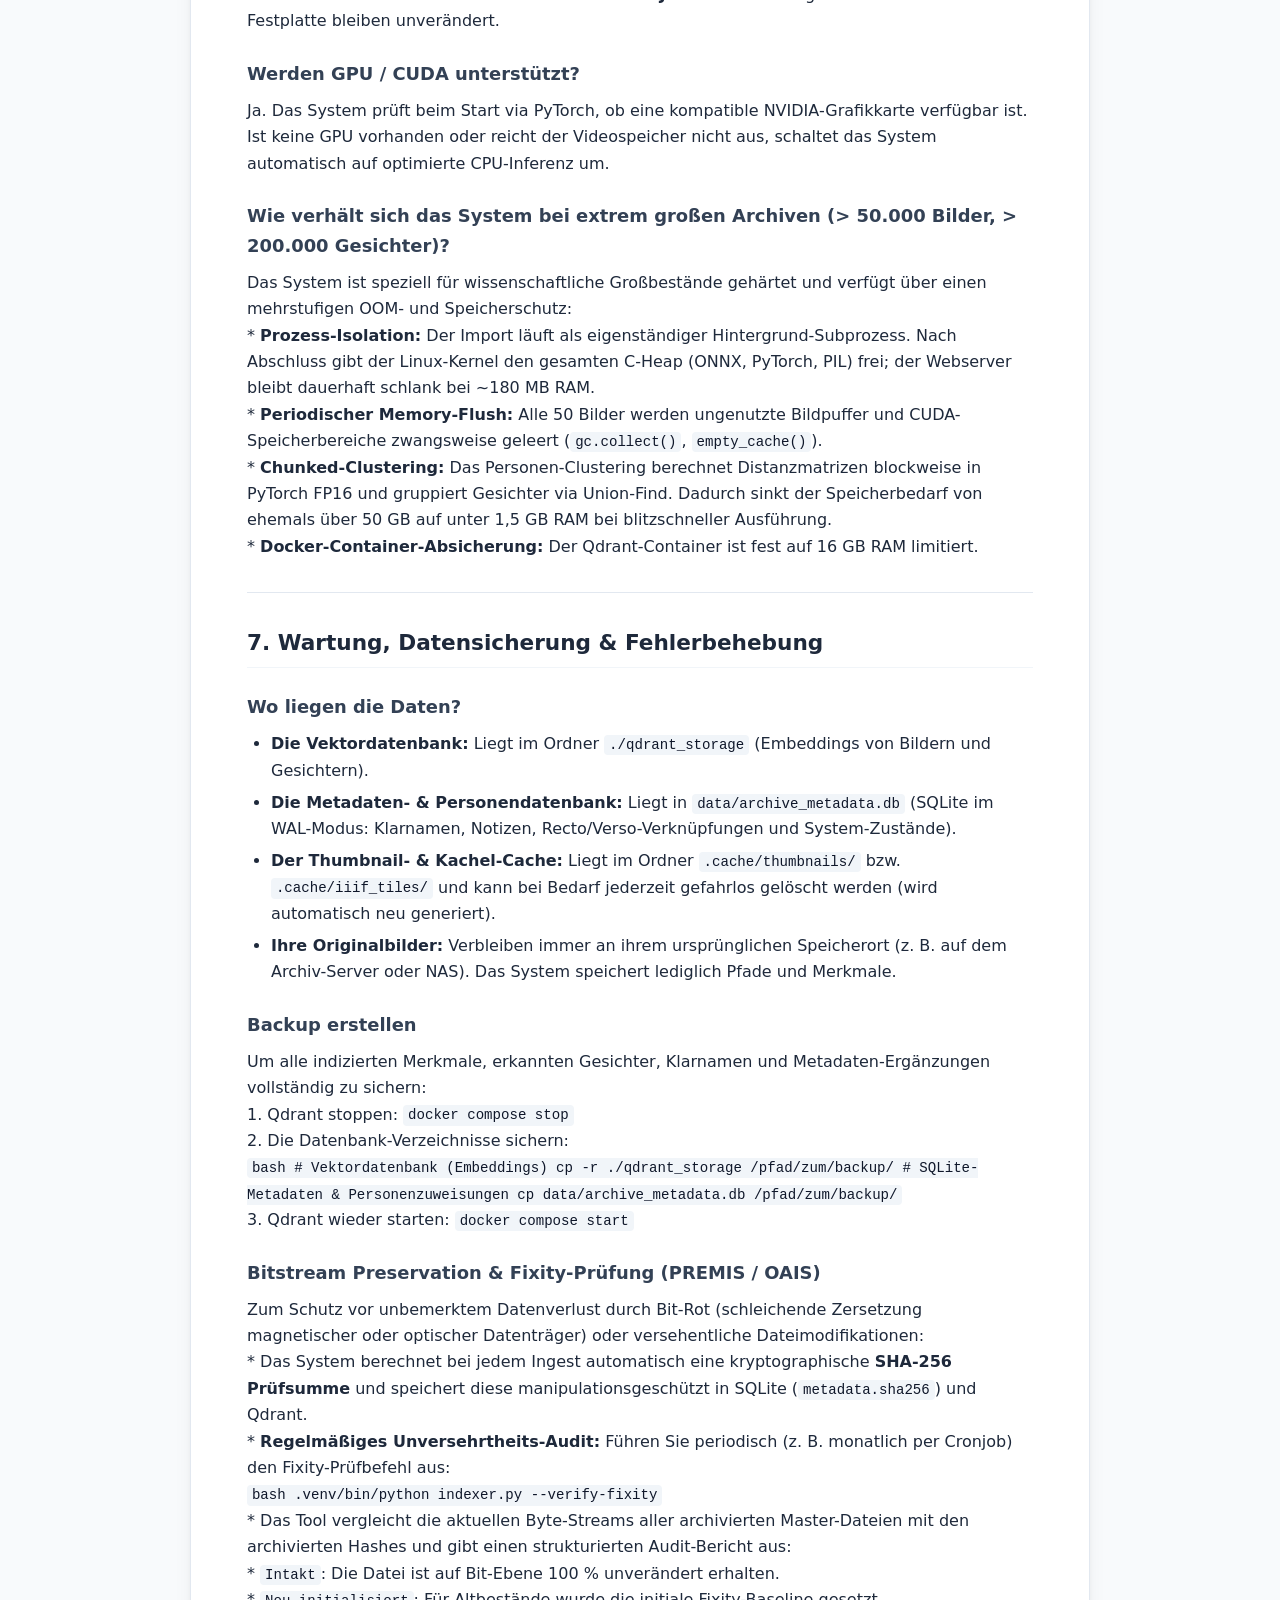
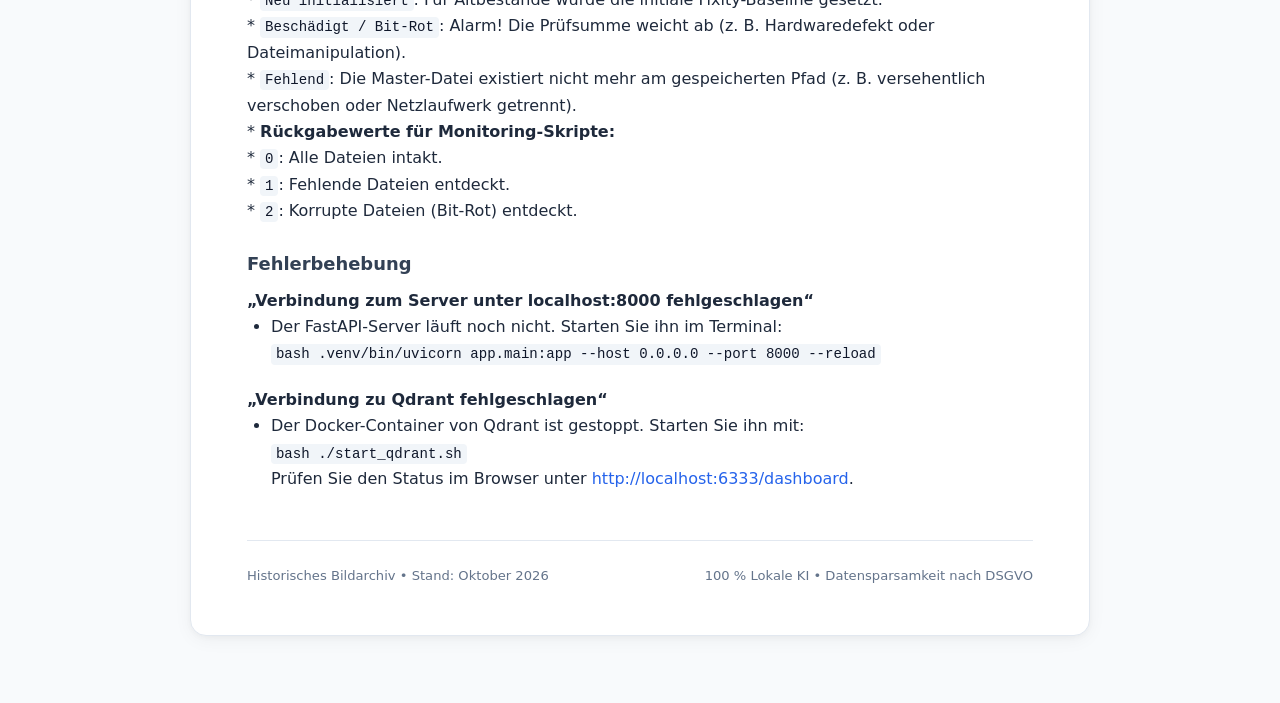
==== commit e6448a4e: "feat: Archiv-Erweiterungen (HTR/Latein, EAD3/LIDO, GND/Iconclass, Fixity/PREMIS, RBAC) & IT/Datensch" ====
--- a/anleitung.html
+++ b/anleitung.html
@@ -183,8 +183,9 @@
   <div class="container">
     <nav class="doc-nav">
       <a href="README.html">Übersicht</a>
+      <a href="freigabe_it_datenschutz.html">IT- & DS-Freigabe</a>
       <a href="anleitung.html" class="active">Anleitung</a>
-      <a href="datenschutz.html">Datenschutz & DSGVO</a>
+      <a href="datenschutz.html">Datenschutz & KDG</a>
       <a href="lizenzen.html">Lizenzen</a>
       <a href="todo.html">Roadmap</a>
       <a href="/">← Zurück zur Bildersuche</a>
@@ -377,6 +378,17 @@
 <hr />
 <h2 id="5-nutzung-des-web-frontends">5. Nutzung des Web-Frontends</h2>
 <p>Nach dem Start erreichen Sie die Oberfläche unter <strong><a href="http://localhost:8000/">http://localhost:8000/</a></strong>.</p>
+<h3 id="benutzer-anmeldung-rollenmodell-rbac">Benutzer-Anmeldung &amp; Rollenmodell (RBAC)</h3>
+<p>Rechts oben in der Menüleiste befindet sich die Benutzeranmeldung (<strong>„Anmelden“</strong>):<br />
+* <strong>Rolle „Lesesaal“ (<code>viewer</code>):</strong><br />
+  * Gedacht für Gastforscher, Wissenschaftler und Recherche im Lesesaal.<br />
+  * Kann alle Bilder suchen, filtern, vergrößern (Deep Zoom), Leuchttische anlegen und Kontaktabzüge/PDFs exportieren.<br />
+  * <strong>Datenschutz (§ 11 KDG):</strong> Kein Zugriff auf unbestätigte Gesichtscluster oder biometrische Rohdaten. Schreibfunktionen (Metadaten-Speicherung, OCR-Korrektur) sind gesperrt.<br />
+* <strong>Rolle „Kurator / Archivar“ (<code>curator</code>):</strong><br />
+  * Fachkräfte des Archivs: Erfassen und Korrigieren von Metadaten, 1-Klick-Handschriften-KI (OCR/HTR), Freigabe von Personen-Clustern, Anreicherung mit GND/Iconclass-Normdaten.<br />
+* <strong>Rolle „Administrator“ (<code>admin</code>):</strong><br />
+  * Vollzugriff: Bestände neu einbinden, Massen-Imports starten, Fixity-Unversehrtheitsprüfungen durchführen, System-Pruning und Benutzerkonten verwalten.</p>
+<hr />
 <h3 id="tab-1-freitext-suche-historische-zeitleiste">Tab 1: Freitext-Suche &amp; Historische Zeitleiste</h3>
 <ol>
 <li><strong>Suchleiste:</strong> Geben Sie ein Motiv, ein Thema, eine Epoche oder einen Personennamen ein (z. B. <em>„gotischer Altar“</em>, <em>„Marktplatz 1910“</em>, <em>„Soldaten im Feld“</em> oder <em>„Bischof Ulrich“</em>).</li>
@@ -458,6 +470,21 @@
 * <strong>Bildausschnitt-Suche (Crop-to-Search):</strong><br />
   * Klicken Sie auf <strong>„Ausschnitt suchen“</strong> und ziehen Sie mit der Maus einen Rahmen um ein Motivdetail (z. B. ein Altaraufsatz, Wappen, liturgisches Gerät oder Inschrift).<br />
   * Das Backend schneidet das Detail zu, berechnet das Embedding und findet alle Scans mit diesem oder ähnlichen Motiven.<br />
+* <strong>Handschriften-KI &amp; Texterkennung (OCR / HTR):</strong><br />
+  * Im Tab <strong>„Texterkennung (OCR/HTR)“</strong> in der rechten Seitenleiste können handschriftliche Vermerke, Stempel und Drucktexte mit einem Klick entziffert werden.<br />
+  * <strong>Profil-Auswahl:</strong><br />
+    * <em>✨ Auto-Erkennung</em>: Erkennt automatisch gemischte Druck- und Handschriften.<br />
+    * <em>✍️ Handschrift / Notizen (HTR Sauvola)</em>: Spezialisierte lokale Sauvola-Binarisierung zur Isolierung feiner Tinten- und Bleistiftstriche auf vergilbtem Papier (unterdrückt Durchscheinen von Rückseiten).<br />
+    * <em>🔤 Druck / Typoskripte</em>: Klassisches OCR-Profil für Typoskripte, Karteikarten und moderne Bücher.<br />
+    * <em>📜 Frakturschrift (Altdeutsch)</em>: Verwendet historische Sprachmodelle (<code>frk</code>, <code>deu_latf</code>) für alte Druckschriften.<br />
+    * <em>⛪ Kirchliches Latein &amp; Liturgica</em>: Spezialprofil für kirchliches Latein (<code>lat</code>) mit kuratierten Fachwörterbüchern (z. B. <em>Tabernaculum, Ciborium, Consecratio, Casula</em>).<br />
+    * <em>🔍 Stempel &amp; Randvermerke</em>: Sparse-Text-Modus für Datumsstempel und Signaturen am Bildrand.<br />
+  * <strong>Text korrigieren &amp; speichern:</strong> Der erkannte Text kann direkt im Textfeld redigiert und mit dem Button <strong>„Text speichern“</strong> dauerhaft in SQLite und Qdrant hinterlegt werden. Bei der nächsten Suche ist das Bild sofort über diese Worte auffindbar.<br />
+* <strong>Normdaten-Anreicherung (GND &amp; Iconclass) &amp; Trägererkennung:</strong><br />
+  * <strong>Thesaurus-Vorschläge:</strong> Über die integrierte Offline-Normdatenbank schlägt das System passende GND-Begriffe (Personen, Sakralbauten, liturgische Gefäße, Paramente) und Iconclass-Notationen vor.<br />
+  * <strong>Physikalische Trägeranalyse:</strong> Erkennt automatisch historische Foto-Verfahren (Albuminabzüge im Sepiaton, Silbergelatine-SW-Abzüge, Cyanotypien / Eisenblaudrucke) und schätzt historische Formate (z. B. Carte de Visite).<br />
+* <strong>Langzeit-Bestandserhaltung &amp; PREMIS 3.0 Export:</strong><br />
+  * Über das Aktionsmenü kann ein standardkonformer <strong>PREMIS 3.0 XML-Datensatz</strong> nach ISO 14721 heruntergeladen werden. Er belegt die kryptografische Unversehrtheit (SHA-256) und den Lebenszyklus des Digitalisats für übergeordnete Archive.<br />
 * <strong>Adobe XMP Sidecars:</strong><br />
   * Über das Dropdown-Menü <strong>„XMP“</strong> lassen sich Dublin-Core-konforme <code>.xmp</code>-Metadaten-Dateien herunterladen oder direkt neben dem Original-Masterbild auf der Festplatte sichern.<br />
 * <strong>Navigation &amp; Schließen:</strong><br />
